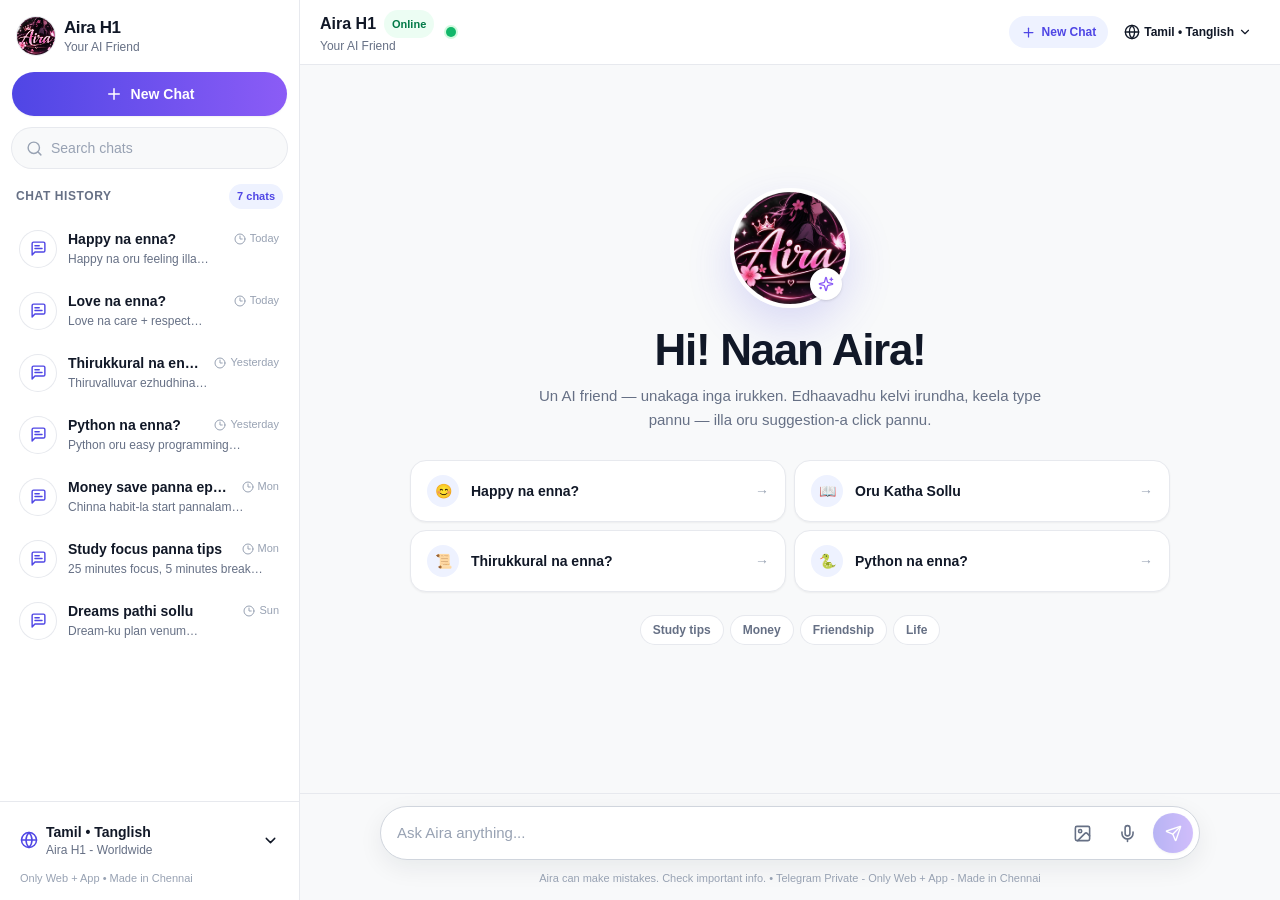
==== index.html @ 8c3a513e "Add files via upload" ====
<!DOCTYPE html>
<html lang="en">
<head>
  <meta charset="UTF-8">
  <meta name="viewport" content="width=device-width, initial-scale=1">
  <title>React Artifact</title>
  <style>*, ::before, ::after {
  --tw-border-spacing-x: 0;
  --tw-border-spacing-y: 0;
  --tw-translate-x: 0;
  --tw-translate-y: 0;
  --tw-rotate: 0;
  --tw-skew-x: 0;
  --tw-skew-y: 0;
  --tw-scale-x: 1;
  --tw-scale-y: 1;
  --tw-pan-x:  ;
  --tw-pan-y:  ;
  --tw-pinch-zoom:  ;
  --tw-scroll-snap-strictness: proximity;
  --tw-gradient-from-position:  ;
  --tw-gradient-via-position:  ;
  --tw-gradient-to-position:  ;
  --tw-ordinal:  ;
  --tw-slashed-zero:  ;
  --tw-numeric-figure:  ;
  --tw-numeric-spacing:  ;
  --tw-numeric-fraction:  ;
  --tw-ring-inset:  ;
  --tw-ring-offset-width: 0px;
  --tw-ring-offset-color: #fff;
  --tw-ring-color: rgb(59 130 246 / 0.5);
  --tw-ring-offset-shadow: 0 0 #0000;
  --tw-ring-shadow: 0 0 #0000;
  --tw-shadow: 0 0 #0000;
  --tw-shadow-colored: 0 0 #0000;
  --tw-blur:  ;
  --tw-brightness:  ;
  --tw-contrast:  ;
  --tw-grayscale:  ;
  --tw-hue-rotate:  ;
  --tw-invert:  ;
  --tw-saturate:  ;
  --tw-sepia:  ;
  --tw-drop-shadow:  ;
  --tw-backdrop-blur:  ;
  --tw-backdrop-brightness:  ;
  --tw-backdrop-contrast:  ;
  --tw-backdrop-grayscale:  ;
  --tw-backdrop-hue-rotate:  ;
  --tw-backdrop-invert:  ;
  --tw-backdrop-opacity:  ;
  --tw-backdrop-saturate:  ;
  --tw-backdrop-sepia:  ;
  --tw-contain-size:  ;
  --tw-contain-layout:  ;
  --tw-contain-paint:  ;
  --tw-contain-style:  ;
}

::backdrop {
  --tw-border-spacing-x: 0;
  --tw-border-spacing-y: 0;
  --tw-translate-x: 0;
  --tw-translate-y: 0;
  --tw-rotate: 0;
  --tw-skew-x: 0;
  --tw-skew-y: 0;
  --tw-scale-x: 1;
  --tw-scale-y: 1;
  --tw-pan-x:  ;
  --tw-pan-y:  ;
  --tw-pinch-zoom:  ;
  --tw-scroll-snap-strictness: proximity;
  --tw-gradient-from-position:  ;
  --tw-gradient-via-position:  ;
  --tw-gradient-to-position:  ;
  --tw-ordinal:  ;
  --tw-slashed-zero:  ;
  --tw-numeric-figure:  ;
  --tw-numeric-spacing:  ;
  --tw-numeric-fraction:  ;
  --tw-ring-inset:  ;
  --tw-ring-offset-width: 0px;
  --tw-ring-offset-color: #fff;
  --tw-ring-color: rgb(59 130 246 / 0.5);
  --tw-ring-offset-shadow: 0 0 #0000;
  --tw-ring-shadow: 0 0 #0000;
  --tw-shadow: 0 0 #0000;
  --tw-shadow-colored: 0 0 #0000;
  --tw-blur:  ;
  --tw-brightness:  ;
  --tw-contrast:  ;
  --tw-grayscale:  ;
  --tw-hue-rotate:  ;
  --tw-invert:  ;
  --tw-saturate:  ;
  --tw-sepia:  ;
  --tw-drop-shadow:  ;
  --tw-backdrop-blur:  ;
  --tw-backdrop-brightness:  ;
  --tw-backdrop-contrast:  ;
  --tw-backdrop-grayscale:  ;
  --tw-backdrop-hue-rotate:  ;
  --tw-backdrop-invert:  ;
  --tw-backdrop-opacity:  ;
  --tw-backdrop-saturate:  ;
  --tw-backdrop-sepia:  ;
  --tw-contain-size:  ;
  --tw-contain-layout:  ;
  --tw-contain-paint:  ;
  --tw-contain-style:  ;
}

/*
! tailwindcss v3.4.18 | MIT License | https://tailwindcss.com
*/

/*
1. Prevent padding and border from affecting element width. (https://github.com/mozdevs/cssremedy/issues/4)
2. Allow adding a border to an element by just adding a border-width. (https://github.com/tailwindcss/tailwindcss/pull/116)
*/

*,
::before,
::after {
  box-sizing: border-box;
  /* 1 */
  border-width: 0;
  /* 2 */
  border-style: solid;
  /* 2 */
  border-color: #e5e7eb;
  /* 2 */
}

::before,
::after {
  --tw-content: '';
}

/*
1. Use a consistent sensible line-height in all browsers.
2. Prevent adjustments of font size after orientation changes in iOS.
3. Use a more readable tab size.
4. Use the user's configured `sans` font-family by default.
5. Use the user's configured `sans` font-feature-settings by default.
6. Use the user's configured `sans` font-variation-settings by default.
7. Disable tap highlights on iOS
*/

html,
:host {
  line-height: 1.5;
  /* 1 */
  -webkit-text-size-adjust: 100%;
  /* 2 */
  -moz-tab-size: 4;
  /* 3 */
  -o-tab-size: 4;
     tab-size: 4;
  /* 3 */
  font-family: ui-sans-serif, system-ui, sans-serif, "Apple Color Emoji", "Segoe UI Emoji", "Segoe UI Symbol", "Noto Color Emoji";
  /* 4 */
  font-feature-settings: normal;
  /* 5 */
  font-variation-settings: normal;
  /* 6 */
  -webkit-tap-highlight-color: transparent;
  /* 7 */
}

/*
1. Remove the margin in all browsers.
2. Inherit line-height from `html` so users can set them as a class directly on the `html` element.
*/

body {
  margin: 0;
  /* 1 */
  line-height: inherit;
  /* 2 */
}

/*
1. Add the correct height in Firefox.
2. Correct the inheritance of border color in Firefox. (https://bugzilla.mozilla.org/show_bug.cgi?id=190655)
3. Ensure horizontal rules are visible by default.
*/

hr {
  height: 0;
  /* 1 */
  color: inherit;
  /* 2 */
  border-top-width: 1px;
  /* 3 */
}

/*
Add the correct text decoration in Chrome, Edge, and Safari.
*/

abbr:where([title]) {
  -webkit-text-decoration: underline dotted;
          text-decoration: underline dotted;
}

/*
Remove the default font size and weight for headings.
*/

h1,
h2,
h3,
h4,
h5,
h6 {
  font-size: inherit;
  font-weight: inherit;
}

/*
Reset links to optimize for opt-in styling instead of opt-out.
*/

a {
  color: inherit;
  text-decoration: inherit;
}

/*
Add the correct font weight in Edge and Safari.
*/

b,
strong {
  font-weight: bolder;
}

/*
1. Use the user's configured `mono` font-family by default.
2. Use the user's configured `mono` font-feature-settings by default.
3. Use the user's configured `mono` font-variation-settings by default.
4. Correct the odd `em` font sizing in all browsers.
*/

code,
kbd,
samp,
pre {
  font-family: ui-monospace, SFMono-Regular, Menlo, Monaco, Consolas, "Liberation Mono", "Courier New", monospace;
  /* 1 */
  font-feature-settings: normal;
  /* 2 */
  font-variation-settings: normal;
  /* 3 */
  font-size: 1em;
  /* 4 */
}

/*
Add the correct font size in all browsers.
*/

small {
  font-size: 80%;
}

/*
Prevent `sub` and `sup` elements from affecting the line height in all browsers.
*/

sub,
sup {
  font-size: 75%;
  line-height: 0;
  position: relative;
  vertical-align: baseline;
}

sub {
  bottom: -0.25em;
}

sup {
  top: -0.5em;
}

/*
1. Remove text indentation from table contents in Chrome and Safari. (https://bugs.chromium.org/p/chromium/issues/detail?id=999088, https://bugs.webkit.org/show_bug.cgi?id=201297)
2. Correct table border color inheritance in all Chrome and Safari. (https://bugs.chromium.org/p/chromium/issues/detail?id=935729, https://bugs.webkit.org/show_bug.cgi?id=195016)
3. Remove gaps between table borders by default.
*/

table {
  text-indent: 0;
  /* 1 */
  border-color: inherit;
  /* 2 */
  border-collapse: collapse;
  /* 3 */
}

/*
1. Change the font styles in all browsers.
2. Remove the margin in Firefox and Safari.
3. Remove default padding in all browsers.
*/

button,
input,
optgroup,
select,
textarea {
  font-family: inherit;
  /* 1 */
  font-feature-settings: inherit;
  /* 1 */
  font-variation-settings: inherit;
  /* 1 */
  font-size: 100%;
  /* 1 */
  font-weight: inherit;
  /* 1 */
  line-height: inherit;
  /* 1 */
  letter-spacing: inherit;
  /* 1 */
  color: inherit;
  /* 1 */
  margin: 0;
  /* 2 */
  padding: 0;
  /* 3 */
}

/*
Remove the inheritance of text transform in Edge and Firefox.
*/

button,
select {
  text-transform: none;
}

/*
1. Correct the inability to style clickable types in iOS and Safari.
2. Remove default button styles.
*/

button,
input:where([type='button']),
input:where([type='reset']),
input:where([type='submit']) {
  -webkit-appearance: button;
  /* 1 */
  background-color: transparent;
  /* 2 */
  background-image: none;
  /* 2 */
}

/*
Use the modern Firefox focus style for all focusable elements.
*/

:-moz-focusring {
  outline: auto;
}

/*
Remove the additional `:invalid` styles in Firefox. (https://github.com/mozilla/gecko-dev/blob/2f9eacd9d3d995c937b4251a5557d95d494c9be1/layout/style/res/forms.css#L728-L737)
*/

:-moz-ui-invalid {
  box-shadow: none;
}

/*
Add the correct vertical alignment in Chrome and Firefox.
*/

progress {
  vertical-align: baseline;
}

/*
Correct the cursor style of increment and decrement buttons in Safari.
*/

::-webkit-inner-spin-button,
::-webkit-outer-spin-button {
  height: auto;
}

/*
1. Correct the odd appearance in Chrome and Safari.
2. Correct the outline style in Safari.
*/

[type='search'] {
  -webkit-appearance: textfield;
  /* 1 */
  outline-offset: -2px;
  /* 2 */
}

/*
Remove the inner padding in Chrome and Safari on macOS.
*/

::-webkit-search-decoration {
  -webkit-appearance: none;
}

/*
1. Correct the inability to style clickable types in iOS and Safari.
2. Change font properties to `inherit` in Safari.
*/

::-webkit-file-upload-button {
  -webkit-appearance: button;
  /* 1 */
  font: inherit;
  /* 2 */
}

/*
Add the correct display in Chrome and Safari.
*/

summary {
  display: list-item;
}

/*
Removes the default spacing and border for appropriate elements.
*/

blockquote,
dl,
dd,
h1,
h2,
h3,
h4,
h5,
h6,
hr,
figure,
p,
pre {
  margin: 0;
}

fieldset {
  margin: 0;
  padding: 0;
}

legend {
  padding: 0;
}

ol,
ul,
menu {
  list-style: none;
  margin: 0;
  padding: 0;
}

/*
Reset default styling for dialogs.
*/

dialog {
  padding: 0;
}

/*
Prevent resizing textareas horizontally by default.
*/

textarea {
  resize: vertical;
}

/*
1. Reset the default placeholder opacity in Firefox. (https://github.com/tailwindlabs/tailwindcss/issues/3300)
2. Set the default placeholder color to the user's configured gray 400 color.
*/

input::-moz-placeholder, textarea::-moz-placeholder {
  opacity: 1;
  /* 1 */
  color: #9ca3af;
  /* 2 */
}

input::placeholder,
textarea::placeholder {
  opacity: 1;
  /* 1 */
  color: #9ca3af;
  /* 2 */
}

/*
Set the default cursor for buttons.
*/

button,
[role="button"] {
  cursor: pointer;
}

/*
Make sure disabled buttons don't get the pointer cursor.
*/

:disabled {
  cursor: default;
}

/*
1. Make replaced elements `display: block` by default. (https://github.com/mozdevs/cssremedy/issues/14)
2. Add `vertical-align: middle` to align replaced elements more sensibly by default. (https://github.com/jensimmons/cssremedy/issues/14#issuecomment-634934210)
   This can trigger a poorly considered lint error in some tools but is included by design.
*/

img,
svg,
video,
canvas,
audio,
iframe,
embed,
object {
  display: block;
  /* 1 */
  vertical-align: middle;
  /* 2 */
}

/*
Constrain images and videos to the parent width and preserve their intrinsic aspect ratio. (https://github.com/mozdevs/cssremedy/issues/14)
*/

img,
video {
  max-width: 100%;
  height: auto;
}

/* Make elements with the HTML hidden attribute stay hidden by default */

[hidden]:where(:not([hidden="until-found"])) {
  display: none;
}

.container {
  width: 100%;
}

@media (min-width: 640px) {
  .container {
    max-width: 640px;
  }
}

@media (min-width: 768px) {
  .container {
    max-width: 768px;
  }
}

@media (min-width: 1024px) {
  .container {
    max-width: 1024px;
  }
}

@media (min-width: 1280px) {
  .container {
    max-width: 1280px;
  }
}

@media (min-width: 1536px) {
  .container {
    max-width: 1536px;
  }
}

.fixed {
  position: fixed;
}

.absolute {
  position: absolute;
}

.relative {
  position: relative;
}

.sticky {
  position: sticky;
}

.inset-0 {
  inset: 0px;
}

.inset-x-0 {
  left: 0px;
  right: 0px;
}

.inset-y-0 {
  top: 0px;
  bottom: 0px;
}

.bottom-0 {
  bottom: 0px;
}

.bottom-2 {
  bottom: 0.5rem;
}

.bottom-full {
  bottom: 100%;
}

.left-0 {
  left: 0px;
}

.right-0 {
  right: 0px;
}

.right-2 {
  right: 0.5rem;
}

.top-\[var\(--safe-area-inset-top\)\] {
  top: var(--safe-area-inset-top);
}

.top-full {
  top: 100%;
}

.z-10 {
  z-index: 10;
}

.z-20 {
  z-index: 20;
}

.z-40 {
  z-index: 40;
}

.mx-2 {
  margin-left: 0.5rem;
  margin-right: 0.5rem;
}

.mx-auto {
  margin-left: auto;
  margin-right: auto;
}

.mb-2 {
  margin-bottom: 0.5rem;
}

.ml-1 {
  margin-left: 0.25rem;
}

.ml-auto {
  margin-left: auto;
}

.mt-0\.5 {
  margin-top: 0.125rem;
}

.mt-1 {
  margin-top: 0.25rem;
}

.mt-2 {
  margin-top: 0.5rem;
}

.mt-2\.5 {
  margin-top: 0.625rem;
}

.mt-3 {
  margin-top: 0.75rem;
}

.mt-4 {
  margin-top: 1rem;
}

.mt-5 {
  margin-top: 1.25rem;
}

.mt-6 {
  margin-top: 1.5rem;
}

.mt-7 {
  margin-top: 1.75rem;
}

.block {
  display: block;
}

.flex {
  display: flex;
}

.grid {
  display: grid;
}

.hidden {
  display: none;
}

.h-10 {
  height: 2.5rem;
}

.h-11 {
  height: 2.75rem;
}

.h-2 {
  height: 0.5rem;
}

.h-2\.5 {
  height: 0.625rem;
}

.h-8 {
  height: 2rem;
}

.h-9 {
  height: 2.25rem;
}

.h-\[100dvh\] {
  height: 100dvh;
}

.h-full {
  height: 100%;
}

.max-h-56 {
  max-height: 14rem;
}

.min-h-\[100dvh\] {
  min-height: 100dvh;
}

.min-h-\[calc\(100dvh-230px\)\] {
  min-height: calc(100dvh - 230px);
}

.w-10 {
  width: 2.5rem;
}

.w-11 {
  width: 2.75rem;
}

.w-2 {
  width: 0.5rem;
}

.w-2\.5 {
  width: 0.625rem;
}

.w-48 {
  width: 12rem;
}

.w-8 {
  width: 2rem;
}

.w-9 {
  width: 2.25rem;
}

.w-\[300px\] {
  width: 300px;
}

.w-\[310px\] {
  width: 310px;
}

.w-full {
  width: 100%;
}

.min-w-0 {
  min-width: 0px;
}

.max-w-\[1500px\] {
  max-width: 1500px;
}

.max-w-\[520px\] {
  max-width: 520px;
}

.max-w-\[760px\] {
  max-width: 760px;
}

.max-w-\[820px\] {
  max-width: 820px;
}

.max-w-\[86\%\] {
  max-width: 86%;
}

.max-w-\[88\%\] {
  max-width: 88%;
}

.max-w-\[88vw\] {
  max-width: 88vw;
}

.flex-1 {
  flex: 1 1 0%;
}

.shrink-0 {
  flex-shrink: 0;
}

.rotate-180 {
  --tw-rotate: 180deg;
  transform: translate(var(--tw-translate-x), var(--tw-translate-y)) rotate(var(--tw-rotate)) skewX(var(--tw-skew-x)) skewY(var(--tw-skew-y)) scaleX(var(--tw-scale-x)) scaleY(var(--tw-scale-y));
}

.scale-\[1\.22\] {
  --tw-scale-x: 1.22;
  --tw-scale-y: 1.22;
  transform: translate(var(--tw-translate-x), var(--tw-translate-y)) rotate(var(--tw-rotate)) skewX(var(--tw-skew-x)) skewY(var(--tw-skew-y)) scaleX(var(--tw-scale-x)) scaleY(var(--tw-scale-y));
}

@keyframes pulse {
  50% {
    opacity: .5;
  }
}

.animate-pulse {
  animation: pulse 2s cubic-bezier(0.4, 0, 0.6, 1) infinite;
}

.cursor-default {
  cursor: default;
}

.grid-cols-1 {
  grid-template-columns: repeat(1, minmax(0, 1fr));
}

.flex-col {
  flex-direction: column;
}

.flex-wrap {
  flex-wrap: wrap;
}

.place-items-center {
  place-items: center;
}

.items-start {
  align-items: flex-start;
}

.items-center {
  align-items: center;
}

.justify-end {
  justify-content: flex-end;
}

.justify-center {
  justify-content: center;
}

.justify-between {
  justify-content: space-between;
}

.gap-1 {
  gap: 0.25rem;
}

.gap-1\.5 {
  gap: 0.375rem;
}

.gap-2 {
  gap: 0.5rem;
}

.gap-2\.5 {
  gap: 0.625rem;
}

.gap-3 {
  gap: 0.75rem;
}

.space-y-4 > :not([hidden]) ~ :not([hidden]) {
  --tw-space-y-reverse: 0;
  margin-top: calc(1rem * calc(1 - var(--tw-space-y-reverse)));
  margin-bottom: calc(1rem * var(--tw-space-y-reverse));
}

.overflow-hidden {
  overflow: hidden;
}

.overflow-y-auto {
  overflow-y: auto;
}

.truncate {
  overflow: hidden;
  text-overflow: ellipsis;
  white-space: nowrap;
}

.rounded {
  border-radius: 0.25rem;
}

.rounded-2xl {
  border-radius: 1rem;
}

.rounded-\[22px\] {
  border-radius: 22px;
}

.rounded-full {
  border-radius: 9999px;
}

.rounded-lg {
  border-radius: 0.5rem;
}

.rounded-xl {
  border-radius: 0.75rem;
}

.rounded-bl-md {
  border-bottom-left-radius: 0.375rem;
}

.rounded-br-md {
  border-bottom-right-radius: 0.375rem;
}

.border {
  border-width: 1px;
}

.border-4 {
  border-width: 4px;
}

.border-b {
  border-bottom-width: 1px;
}

.border-r {
  border-right-width: 1px;
}

.border-t {
  border-top-width: 1px;
}

.border-\[\#d0d5dd\] {
  --tw-border-opacity: 1;
  border-color: rgb(208 213 221 / var(--tw-border-opacity, 1));
}

.border-\[\#e7e9ee\] {
  --tw-border-opacity: 1;
  border-color: rgb(231 233 238 / var(--tw-border-opacity, 1));
}

.border-white {
  --tw-border-opacity: 1;
  border-color: rgb(255 255 255 / var(--tw-border-opacity, 1));
}

.bg-\[\#12b76a\] {
  --tw-bg-opacity: 1;
  background-color: rgb(18 183 106 / var(--tw-bg-opacity, 1));
}

.bg-\[\#4f46e5\] {
  --tw-bg-opacity: 1;
  background-color: rgb(79 70 229 / var(--tw-bg-opacity, 1));
}

.bg-\[\#667085\] {
  --tw-bg-opacity: 1;
  background-color: rgb(102 112 133 / var(--tw-bg-opacity, 1));
}

.bg-\[\#ecfdf3\] {
  --tw-bg-opacity: 1;
  background-color: rgb(236 253 243 / var(--tw-bg-opacity, 1));
}

.bg-\[\#eef2ff\] {
  --tw-bg-opacity: 1;
  background-color: rgb(238 242 255 / var(--tw-bg-opacity, 1));
}

.bg-\[\#f2f4f7\] {
  --tw-bg-opacity: 1;
  background-color: rgb(242 244 247 / var(--tw-bg-opacity, 1));
}

.bg-\[\#f8f9fa\] {
  --tw-bg-opacity: 1;
  background-color: rgb(248 249 250 / var(--tw-bg-opacity, 1));
}

.bg-\[\#f8f9fa\]\/95 {
  background-color: rgb(248 249 250 / 0.95);
}

.bg-\[\#fee4e2\] {
  --tw-bg-opacity: 1;
  background-color: rgb(254 228 226 / var(--tw-bg-opacity, 1));
}

.bg-\[var\(--bg\)\] {
  background-color: var(--bg);
}

.bg-\[var\(--surface\)\] {
  background-color: var(--surface);
}

.bg-black\/40 {
  background-color: rgb(0 0 0 / 0.4);
}

.bg-red-500 {
  --tw-bg-opacity: 1;
  background-color: rgb(239 68 68 / var(--tw-bg-opacity, 1));
}

.bg-transparent {
  background-color: transparent;
}

.bg-white {
  --tw-bg-opacity: 1;
  background-color: rgb(255 255 255 / var(--tw-bg-opacity, 1));
}

.bg-white\/95 {
  background-color: rgb(255 255 255 / 0.95);
}

.bg-gradient-to-r {
  background-image: linear-gradient(to right, var(--tw-gradient-stops));
}

.from-\[\#4f46e5\] {
  --tw-gradient-from: #4f46e5 var(--tw-gradient-from-position);
  --tw-gradient-to: rgb(79 70 229 / 0) var(--tw-gradient-to-position);
  --tw-gradient-stops: var(--tw-gradient-from), var(--tw-gradient-to);
}

.to-\[\#8b5cf6\] {
  --tw-gradient-to: #8b5cf6 var(--tw-gradient-to-position);
}

.object-cover {
  -o-object-fit: cover;
     object-fit: cover;
}

.object-center {
  -o-object-position: center;
     object-position: center;
}

.p-1 {
  padding: 0.25rem;
}

.p-1\.5 {
  padding: 0.375rem;
}

.p-2 {
  padding: 0.5rem;
}

.p-2\.5 {
  padding: 0.625rem;
}

.p-3 {
  padding: 0.75rem;
}

.p-4 {
  padding: 1rem;
}

.px-2 {
  padding-left: 0.5rem;
  padding-right: 0.5rem;
}

.px-3 {
  padding-left: 0.75rem;
  padding-right: 0.75rem;
}

.px-3\.5 {
  padding-left: 0.875rem;
  padding-right: 0.875rem;
}

.px-4 {
  padding-left: 1rem;
  padding-right: 1rem;
}

.py-0\.5 {
  padding-top: 0.125rem;
  padding-bottom: 0.125rem;
}

.py-1 {
  padding-top: 0.25rem;
  padding-bottom: 0.25rem;
}

.py-1\.5 {
  padding-top: 0.375rem;
  padding-bottom: 0.375rem;
}

.py-2 {
  padding-top: 0.5rem;
  padding-bottom: 0.5rem;
}

.py-2\.5 {
  padding-top: 0.625rem;
  padding-bottom: 0.625rem;
}

.py-3 {
  padding-top: 0.75rem;
  padding-bottom: 0.75rem;
}

.py-3\.5 {
  padding-top: 0.875rem;
  padding-bottom: 0.875rem;
}

.py-8 {
  padding-top: 2rem;
  padding-bottom: 2rem;
}

.pb-2 {
  padding-bottom: 0.5rem;
}

.pb-3 {
  padding-bottom: 0.75rem;
}

.pb-4 {
  padding-bottom: 1rem;
}

.pb-5 {
  padding-bottom: 1.25rem;
}

.pl-4 {
  padding-left: 1rem;
}

.pr-3 {
  padding-right: 0.75rem;
}

.pt-1 {
  padding-top: 0.25rem;
}

.pt-2 {
  padding-top: 0.5rem;
}

.pt-3 {
  padding-top: 0.75rem;
}

.pt-4 {
  padding-top: 1rem;
}

.text-left {
  text-align: left;
}

.text-center {
  text-align: center;
}

.text-\[11px\] {
  font-size: 11px;
}

.text-\[15px\] {
  font-size: 15px;
}

.text-\[17px\] {
  font-size: 17px;
}

.text-\[32px\] {
  font-size: 32px;
}

.text-sm {
  font-size: 0.875rem;
  line-height: 1.25rem;
}

.text-xs {
  font-size: 0.75rem;
  line-height: 1rem;
}

.font-bold {
  font-weight: 700;
}

.font-extrabold {
  font-weight: 800;
}

.font-semibold {
  font-weight: 600;
}

.uppercase {
  text-transform: uppercase;
}

.leading-none {
  line-height: 1;
}

.leading-relaxed {
  line-height: 1.625;
}

.leading-tight {
  line-height: 1.25;
}

.tracking-\[-0\.03em\] {
  letter-spacing: -0.03em;
}

.tracking-tight {
  letter-spacing: -0.025em;
}

.tracking-wider {
  letter-spacing: 0.05em;
}

.text-\[\#027a48\] {
  --tw-text-opacity: 1;
  color: rgb(2 122 72 / var(--tw-text-opacity, 1));
}

.text-\[\#111827\] {
  --tw-text-opacity: 1;
  color: rgb(17 24 39 / var(--tw-text-opacity, 1));
}

.text-\[\#1d2939\] {
  --tw-text-opacity: 1;
  color: rgb(29 41 57 / var(--tw-text-opacity, 1));
}

.text-\[\#4f46e5\] {
  --tw-text-opacity: 1;
  color: rgb(79 70 229 / var(--tw-text-opacity, 1));
}

.text-\[\#667085\] {
  --tw-text-opacity: 1;
  color: rgb(102 112 133 / var(--tw-text-opacity, 1));
}

.text-\[\#8b5cf6\] {
  --tw-text-opacity: 1;
  color: rgb(139 92 246 / var(--tw-text-opacity, 1));
}

.text-\[\#98a2b3\] {
  --tw-text-opacity: 1;
  color: rgb(152 162 179 / var(--tw-text-opacity, 1));
}

.text-\[\#dc2626\] {
  --tw-text-opacity: 1;
  color: rgb(220 38 38 / var(--tw-text-opacity, 1));
}

.text-white {
  --tw-text-opacity: 1;
  color: rgb(255 255 255 / var(--tw-text-opacity, 1));
}

.shadow {
  --tw-shadow: 0 1px 3px 0 rgb(0 0 0 / 0.1), 0 1px 2px -1px rgb(0 0 0 / 0.1);
  --tw-shadow-colored: 0 1px 3px 0 var(--tw-shadow-color), 0 1px 2px -1px var(--tw-shadow-color);
  box-shadow: var(--tw-ring-offset-shadow, 0 0 #0000), var(--tw-ring-shadow, 0 0 #0000), var(--tw-shadow);
}

.shadow-2xl {
  --tw-shadow: 0 25px 50px -12px rgb(0 0 0 / 0.25);
  --tw-shadow-colored: 0 25px 50px -12px var(--tw-shadow-color);
  box-shadow: var(--tw-ring-offset-shadow, 0 0 #0000), var(--tw-ring-shadow, 0 0 #0000), var(--tw-shadow);
}

.shadow-\[0_18px_45px_rgba\(79\2c 70\2c 229\2c \.18\)\] {
  --tw-shadow: 0 18px 45px rgba(79,70,229,.18);
  --tw-shadow-colored: 0 18px 45px var(--tw-shadow-color);
  box-shadow: var(--tw-ring-offset-shadow, 0 0 #0000), var(--tw-ring-shadow, 0 0 #0000), var(--tw-shadow);
}

.shadow-\[0_8px_24px_rgba\(16\2c 24\2c 40\2c \.07\)\] {
  --tw-shadow: 0 8px 24px rgba(16,24,40,.07);
  --tw-shadow-colored: 0 8px 24px var(--tw-shadow-color);
  box-shadow: var(--tw-ring-offset-shadow, 0 0 #0000), var(--tw-ring-shadow, 0 0 #0000), var(--tw-shadow);
}

.shadow-sm {
  --tw-shadow: 0 1px 2px 0 rgb(0 0 0 / 0.05);
  --tw-shadow-colored: 0 1px 2px 0 var(--tw-shadow-color);
  box-shadow: var(--tw-ring-offset-shadow, 0 0 #0000), var(--tw-ring-shadow, 0 0 #0000), var(--tw-shadow);
}

.shadow-xl {
  --tw-shadow: 0 20px 25px -5px rgb(0 0 0 / 0.1), 0 8px 10px -6px rgb(0 0 0 / 0.1);
  --tw-shadow-colored: 0 20px 25px -5px var(--tw-shadow-color), 0 8px 10px -6px var(--tw-shadow-color);
  box-shadow: var(--tw-ring-offset-shadow, 0 0 #0000), var(--tw-ring-shadow, 0 0 #0000), var(--tw-shadow);
}

.outline-none {
  outline: 2px solid transparent;
  outline-offset: 2px;
}

.ring-1 {
  --tw-ring-offset-shadow: var(--tw-ring-inset) 0 0 0 var(--tw-ring-offset-width) var(--tw-ring-offset-color);
  --tw-ring-shadow: var(--tw-ring-inset) 0 0 0 calc(1px + var(--tw-ring-offset-width)) var(--tw-ring-color);
  box-shadow: var(--tw-ring-offset-shadow), var(--tw-ring-shadow), var(--tw-shadow, 0 0 #0000);
}

.ring-2 {
  --tw-ring-offset-shadow: var(--tw-ring-inset) 0 0 0 var(--tw-ring-offset-width) var(--tw-ring-offset-color);
  --tw-ring-shadow: var(--tw-ring-inset) 0 0 0 calc(2px + var(--tw-ring-offset-width)) var(--tw-ring-color);
  box-shadow: var(--tw-ring-offset-shadow), var(--tw-ring-shadow), var(--tw-shadow, 0 0 #0000);
}

.ring-\[\#d1fadf\] {
  --tw-ring-opacity: 1;
  --tw-ring-color: rgb(209 250 223 / var(--tw-ring-opacity, 1));
}

.ring-\[\#dbe4ff\] {
  --tw-ring-opacity: 1;
  --tw-ring-color: rgb(219 228 255 / var(--tw-ring-opacity, 1));
}

.ring-\[\#e7e9ee\] {
  --tw-ring-opacity: 1;
  --tw-ring-color: rgb(231 233 238 / var(--tw-ring-opacity, 1));
}

.filter {
  filter: var(--tw-blur) var(--tw-brightness) var(--tw-contrast) var(--tw-grayscale) var(--tw-hue-rotate) var(--tw-invert) var(--tw-saturate) var(--tw-sepia) var(--tw-drop-shadow);
}

.backdrop-blur {
  --tw-backdrop-blur: blur(8px);
  backdrop-filter: var(--tw-backdrop-blur) var(--tw-backdrop-brightness) var(--tw-backdrop-contrast) var(--tw-backdrop-grayscale) var(--tw-backdrop-hue-rotate) var(--tw-backdrop-invert) var(--tw-backdrop-opacity) var(--tw-backdrop-saturate) var(--tw-backdrop-sepia);
}

.transition {
  transition-property: color, background-color, border-color, text-decoration-color, fill, stroke, opacity, box-shadow, transform, filter, backdrop-filter;
  transition-timing-function: cubic-bezier(0.4, 0, 0.2, 1);
  transition-duration: 150ms;
}

:root{
  --bg:#ffffff;
  --surface:#ffffff;
  --surface-2:#f8f9fa;
  --surface-3:#eef1f5;
  --line:#e7e9ee;
  --text:#111827;
  --muted:#667085;
  --muted-2:#98a2b3;
  --brand:#4f46e5;
  --brand-2:#8b5cf6;
  --brand-soft:#eef2ff;
  --bubble:#4f46e5;
  --safe-area-inset-top: env(safe-area-inset-top, 0px);
}

@media (prefers-color-scheme: dark){
  :root{
    --bg:#ffffff;
    --surface:#ffffff;
    --surface-2:#f8f9fa;
    --surface-3:#eef1f5;
    --line:#e7e9ee;
    --text:#111827;
    --muted:#667085;
    --muted-2:#98a2b3;
    --brand:#4f46e5;
    --brand-2:#8b5cf6;
    --brand-soft:#eef2ff;
  }
}

*{
  box-sizing:border-box
}

html,body,#root{
  margin:0;
  min-height:100%;
  background:var(--bg);
  color:var(--text)
}

body{
  font-family:"Plus Jakarta Sans", ui-sans-system, -apple-system, BlinkMacSystemFont, "Segoe UI", sans-serif
}

button,input{
  font:inherit
}

.no-scrollbar::-webkit-scrollbar{
  display:none
}

.no-scrollbar{
  scrollbar-width:none
}

@keyframes dot{
  0%,80%,100%{
    transform:translateY(0);
    opacity:.45
  }

  40%{
    transform:translateY(-4px);
    opacity:1
  }
}

.typing-dot{
  animation:dot 1.1s infinite
}

@keyframes rise{
  from{
    opacity:0;
    transform:translateY(8px)
  }

  to{
    opacity:1;
    transform:translateY(0)
  }
}

.rise{
  animation:rise .25s ease both
}

@keyframes fade{
  from{
    opacity:0
  }

  to{
    opacity:1
  }
}

.fade{
  animation:fade .2s ease both
}

.placeholder\:text-\[\#98a2b3\]::-moz-placeholder {
  --tw-text-opacity: 1;
  color: rgb(152 162 179 / var(--tw-text-opacity, 1));
}

.placeholder\:text-\[\#98a2b3\]::placeholder {
  --tw-text-opacity: 1;
  color: rgb(152 162 179 / var(--tw-text-opacity, 1));
}

.focus-within\:ring-2:focus-within {
  --tw-ring-offset-shadow: var(--tw-ring-inset) 0 0 0 var(--tw-ring-offset-width) var(--tw-ring-offset-color);
  --tw-ring-shadow: var(--tw-ring-inset) 0 0 0 calc(2px + var(--tw-ring-offset-width)) var(--tw-ring-color);
  box-shadow: var(--tw-ring-offset-shadow), var(--tw-ring-shadow), var(--tw-shadow, 0 0 #0000);
}

.focus-within\:ring-\[\#4f46e5\]:focus-within {
  --tw-ring-opacity: 1;
  --tw-ring-color: rgb(79 70 229 / var(--tw-ring-opacity, 1));
}

.hover\:-translate-y-0\.5:hover {
  --tw-translate-y: -0.125rem;
  transform: translate(var(--tw-translate-x), var(--tw-translate-y)) rotate(var(--tw-rotate)) skewX(var(--tw-skew-x)) skewY(var(--tw-skew-y)) scaleX(var(--tw-scale-x)) scaleY(var(--tw-scale-y));
}

.hover\:border-\[\#c7d2fe\]:hover {
  --tw-border-opacity: 1;
  border-color: rgb(199 210 254 / var(--tw-border-opacity, 1));
}

.hover\:bg-\[\#e0e7ff\]:hover {
  --tw-bg-opacity: 1;
  background-color: rgb(224 231 255 / var(--tw-bg-opacity, 1));
}

.hover\:bg-\[\#f2f4f7\]:hover {
  --tw-bg-opacity: 1;
  background-color: rgb(242 244 247 / var(--tw-bg-opacity, 1));
}

.hover\:bg-\[\#f8f9fa\]:hover {
  --tw-bg-opacity: 1;
  background-color: rgb(248 249 250 / var(--tw-bg-opacity, 1));
}

.hover\:text-\[\#4f46e5\]:hover {
  --tw-text-opacity: 1;
  color: rgb(79 70 229 / var(--tw-text-opacity, 1));
}

.hover\:shadow-md:hover {
  --tw-shadow: 0 4px 6px -1px rgb(0 0 0 / 0.1), 0 2px 4px -2px rgb(0 0 0 / 0.1);
  --tw-shadow-colored: 0 4px 6px -1px var(--tw-shadow-color), 0 2px 4px -2px var(--tw-shadow-color);
  box-shadow: var(--tw-ring-offset-shadow, 0 0 #0000), var(--tw-ring-shadow, 0 0 #0000), var(--tw-shadow);
}

.hover\:brightness-110:hover {
  --tw-brightness: brightness(1.1);
  filter: var(--tw-blur) var(--tw-brightness) var(--tw-contrast) var(--tw-grayscale) var(--tw-hue-rotate) var(--tw-invert) var(--tw-saturate) var(--tw-sepia) var(--tw-drop-shadow);
}

.active\:scale-95:active {
  --tw-scale-x: .95;
  --tw-scale-y: .95;
  transform: translate(var(--tw-translate-x), var(--tw-translate-y)) rotate(var(--tw-rotate)) skewX(var(--tw-skew-x)) skewY(var(--tw-skew-y)) scaleX(var(--tw-scale-x)) scaleY(var(--tw-scale-y));
}

.active\:scale-\[\.99\]:active {
  --tw-scale-x: .99;
  --tw-scale-y: .99;
  transform: translate(var(--tw-translate-x), var(--tw-translate-y)) rotate(var(--tw-rotate)) skewX(var(--tw-skew-x)) skewY(var(--tw-skew-y)) scaleX(var(--tw-scale-x)) scaleY(var(--tw-scale-y));
}

.disabled\:opacity-40:disabled {
  opacity: 0.4;
}

.group:hover .group-hover\:text-\[\#4f46e5\] {
  --tw-text-opacity: 1;
  color: rgb(79 70 229 / var(--tw-text-opacity, 1));
}

@media (min-width: 640px) {
  .sm\:block {
    display: block;
  }

  .sm\:inline {
    display: inline;
  }

  .sm\:flex {
    display: flex;
  }

  .sm\:hidden {
    display: none;
  }

  .sm\:max-w-\[72\%\] {
    max-width: 72%;
  }

  .sm\:max-w-\[78\%\] {
    max-width: 78%;
  }

  .sm\:grid-cols-2 {
    grid-template-columns: repeat(2, minmax(0, 1fr));
  }

  .sm\:gap-2 {
    gap: 0.5rem;
  }

  .sm\:px-5 {
    padding-left: 1.25rem;
    padding-right: 1.25rem;
  }

  .sm\:px-6 {
    padding-left: 1.5rem;
    padding-right: 1.5rem;
  }

  .sm\:text-\[44px\] {
    font-size: 44px;
  }

  .sm\:text-base {
    font-size: 1rem;
    line-height: 1.5rem;
  }
}

@media (min-width: 768px) {
  .md\:inline {
    display: inline;
  }
}

@media (min-width: 1024px) {
  .lg\:block {
    display: block;
  }

  .lg\:hidden {
    display: none;
  }

  .lg\:px-10 {
    padding-left: 2.5rem;
    padding-right: 2.5rem;
  }
}
</style>
</head>
<body>
  <div id="root"></div>
  
  <script type="module">var Hs=Object.create;var{getPrototypeOf:vs,defineProperty:ru,getOwnPropertyNames:Ws}=Object;var js=Object.prototype.hasOwnProperty;var De=(e,n,t)=>{t=e!=null?Hs(vs(e)):{};let r=n||!e||!e.__esModule?ru(t,"default",{value:e,enumerable:!0}):t;for(let l of Ws(e))if(!js.call(r,l))ru(r,l,{get:()=>e[l],enumerable:!0});return r};var Nr=(e,n)=>()=>(n||e((n={exports:{}}).exports,n),n.exports);var zs=(e,n)=>{for(var t in n)ru(e,t,{get:n[t],enumerable:!0,configurable:!0,set:(r)=>n[t]=()=>r})};var Ns=(e,n)=>()=>(e&&(n=e(e=0)),n);var Hn=Nr((bs)=>{var At=Symbol.for("react.element"),Ts=Symbol.for("react.portal"),xs=Symbol.for("react.fragment"),Us=Symbol.for("react.strict_mode"),Ks=Symbol.for("react.profiler"),Zs=Symbol.for("react.provider"),Xs=Symbol.for("react.context"),ws=Symbol.for("react.forward_ref"),Ls=Symbol.for("react.suspense"),Js=Symbol.for("react.memo"),gs=Symbol.for("react.lazy"),Ta=Symbol.iterator;function Cs(e){if(e===null||typeof e!=="object")return null;return e=Ta&&e[Ta]||e["@@iterator"],typeof e==="function"?e:null}var Ka={isMounted:function(){return!1},enqueueForceUpdate:function(){},enqueueReplaceState:function(){},enqueueSetState:function(){}},Za=Object.assign,Xa={};function Rn(e,n,t){this.props=e,this.context=n,this.refs=Xa,this.updater=t||Ka}Rn.prototype.isReactComponent={};Rn.prototype.setState=function(e,n){if(typeof e!=="object"&&typeof e!=="function"&&e!=null)throw Error("setState(...): takes an object of state variables to update or a function which returns an object of state variables.");this.updater.enqueueSetState(this,e,n,"setState")};Rn.prototype.forceUpdate=function(e){this.updater.enqueueForceUpdate(this,e,"forceUpdate")};function wa(){}wa.prototype=Rn.prototype;function uu(e,n,t){this.props=e,this.context=n,this.refs=Xa,this.updater=t||Ka}var ou=uu.prototype=new wa;ou.constructor=uu;Za(ou,Rn.prototype);ou.isPureReactComponent=!0;var xa=Array.isArray,La=Object.prototype.hasOwnProperty,au={current:null},Ja={key:!0,ref:!0,__self:!0,__source:!0};function ga(e,n,t){var r,l={},u=null,o=null;if(n!=null)for(r in n.ref!==void 0&&(o=n.ref),n.key!==void 0&&(u=""+n.key),n)La.call(n,r)&&!Ja.hasOwnProperty(r)&&(l[r]=n[r]);var a=arguments.length-2;if(a===1)l.children=t;else if(1<a){for(var c=Array(a),d=0;d<a;d++)c[d]=arguments[d+2];l.children=c}if(e&&e.defaultProps)for(r in a=e.defaultProps,a)l[r]===void 0&&(l[r]=a[r]);return{$$typeof:At,type:e,key:u,ref:o,props:l,_owner:au.current}}function Rs(e,n){return{$$typeof:At,type:e.type,key:n,ref:e.ref,props:e.props,_owner:e._owner}}function cu(e){return typeof e==="object"&&e!==null&&e.$$typeof===At}function Ds(e){var n={"=":"=0",":":"=2"};return"$"+e.replace(/[=:]/g,function(t){return n[t]})}var Ua=/\/+/g;function lu(e,n){return typeof e==="object"&&e!==null&&e.key!=null?Ds(""+e.key):n.toString(36)}function xr(e,n,t,r,l){var u=typeof e;if(u==="undefined"||u==="boolean")e=null;var o=!1;if(e===null)o=!0;else switch(u){case"string":case"number":o=!0;break;case"object":switch(e.$$typeof){case At:case Ts:o=!0}}if(o)return o=e,l=l(o),e=r===""?"."+lu(o,0):r,xa(l)?(t="",e!=null&&(t=e.replace(Ua,"$&/")+"/"),xr(l,n,t,"",function(d){return d})):l!=null&&(cu(l)&&(l=Rs(l,t+(!l.key||o&&o.key===l.key?"":(""+l.key).replace(Ua,"$&/")+"/")+e)),n.push(l)),1;if(o=0,r=r===""?".":r+":",xa(e))for(var a=0;a<e.length;a++){u=e[a];var c=r+lu(u,a);o+=xr(u,n,t,c,l)}else if(c=Cs(e),typeof c==="function")for(e=c.call(e),a=0;!(u=e.next()).done;)u=u.value,c=r+lu(u,a++),o+=xr(u,n,t,c,l);else if(u==="object")throw n=String(e),Error("Objects are not valid as a React child (found: "+(n==="[object Object]"?"object with keys {"+Object.keys(e).join(", ")+"}":n)+"). If you meant to render a collection of children, use an array instead.");return o}function Tr(e,n,t){if(e==null)return e;var r=[],l=0;return xr(e,r,"","",function(u){return n.call(t,u,l++)}),r}function Qs(e){if(e._status===-1){var n=e._result;n=n(),n.then(function(t){if(e._status===0||e._status===-1)e._status=1,e._result=t},function(t){if(e._status===0||e._status===-1)e._status=2,e._result=t}),e._status===-1&&(e._status=0,e._result=n)}if(e._status===1)return e._result.default;throw e._result}var oe={current:null},Ur={transition:null},Gs={ReactCurrentDispatcher:oe,ReactCurrentBatchConfig:Ur,ReactCurrentOwner:au};function Ca(){throw Error("act(...) is not supported in production builds of React.")}bs.Children={map:Tr,forEach:function(e,n,t){Tr(e,function(){n.apply(this,arguments)},t)},count:function(e){var n=0;return Tr(e,function(){n++}),n},toArray:function(e){return Tr(e,function(n){return n})||[]},only:function(e){if(!cu(e))throw Error("React.Children.only expected to receive a single React element child.");return e}};bs.Component=Rn;bs.Fragment=xs;bs.Profiler=Ks;bs.PureComponent=uu;bs.StrictMode=Us;bs.Suspense=Ls;bs.__SECRET_INTERNALS_DO_NOT_USE_OR_YOU_WILL_BE_FIRED=Gs;bs.act=Ca;bs.cloneElement=function(e,n,t){if(e===null||e===void 0)throw Error("React.cloneElement(...): The argument must be a React element, but you passed "+e+".");var r=Za({},e.props),l=e.key,u=e.ref,o=e._owner;if(n!=null){if(n.ref!==void 0&&(u=n.ref,o=au.current),n.key!==void 0&&(l=""+n.key),e.type&&e.type.defaultProps)var a=e.type.defaultProps;for(c in n)La.call(n,c)&&!Ja.hasOwnProperty(c)&&(r[c]=n[c]===void 0&&a!==void 0?a[c]:n[c])}var c=arguments.length-2;if(c===1)r.children=t;else if(1<c){a=Array(c);for(var d=0;d<c;d++)a[d]=arguments[d+2];r.children=a}return{$$typeof:At,type:e.type,key:l,ref:u,props:r,_owner:o}};bs.createContext=function(e){return e={$$typeof:Xs,_currentValue:e,_currentValue2:e,_threadCount:0,Provider:null,Consumer:null,_defaultValue:null,_globalName:null},e.Provider={$$typeof:Zs,_context:e},e.Consumer=e};bs.createElement=ga;bs.createFactory=function(e){var n=ga.bind(null,e);return n.type=e,n};bs.createRef=function(){return{current:null}};bs.forwardRef=function(e){return{$$typeof:ws,render:e}};bs.isValidElement=cu;bs.lazy=function(e){return{$$typeof:gs,_payload:{_status:-1,_result:e},_init:Qs}};bs.memo=function(e,n){return{$$typeof:Js,type:e,compare:n===void 0?null:n}};bs.startTransition=function(e){var n=Ur.transition;Ur.transition={};try{e()}finally{Ur.transition=n}};bs.unstable_act=Ca;bs.useCallback=function(e,n){return oe.current.useCallback(e,n)};bs.useContext=function(e){return oe.current.useContext(e)};bs.useDebugValue=function(){};bs.useDeferredValue=function(e){return oe.current.useDeferredValue(e)};bs.useEffect=function(e,n){return oe.current.useEffect(e,n)};bs.useId=function(){return oe.current.useId()};bs.useImperativeHandle=function(e,n,t){return oe.current.useImperativeHandle(e,n,t)};bs.useInsertionEffect=function(e,n){return oe.current.useInsertionEffect(e,n)};bs.useLayoutEffect=function(e,n){return oe.current.useLayoutEffect(e,n)};bs.useMemo=function(e,n){return oe.current.useMemo(e,n)};bs.useReducer=function(e,n,t){return oe.current.useReducer(e,n,t)};bs.useRef=function(e){return oe.current.useRef(e)};bs.useState=function(e){return oe.current.useState(e)};bs.useSyncExternalStore=function(e,n,t){return oe.current.useSyncExternalStore(e,n,t)};bs.useTransition=function(){return oe.current.useTransition()};bs.version="18.3.1"});var Ma=Nr((Tf)=>{function du(e,n){var t=e.length;e.push(n);e:for(;0<t;){var r=t-1>>>1,l=e[r];if(0<Kr(l,n))e[r]=n,e[t]=l,t=r;else break e}}function je(e){return e.length===0?null:e[0]}function Lr(e){if(e.length===0)return null;var n=e[0],t=e.pop();if(t!==n){e[0]=t;e:for(var r=0,l=e.length,u=l>>>1;r<u;){var o=2*(r+1)-1,a=e[o],c=o+1,d=e[c];if(0>Kr(a,t))c<l&&0>Kr(d,a)?(e[r]=d,e[c]=t,r=c):(e[r]=a,e[o]=t,r=o);else if(c<l&&0>Kr(d,t))e[r]=d,e[c]=t,r=c;else break e}}return n}function Kr(e,n){var t=e.sortIndex-n.sortIndex;return t!==0?t:e.id-n.id}if(typeof performance==="object"&&typeof performance.now==="function")su=performance,Tf.unstable_now=function(){return su.now()};else Zr=Date,fu=Zr.now(),Tf.unstable_now=function(){return Zr.now()-fu};var su,Zr,fu,we=[],$e=[],Nf=1,Se=null,ne=3,Jr=!1,vn=!1,kt=!1,Da=typeof setTimeout==="function"?setTimeout:null,Qa=typeof clearTimeout==="function"?clearTimeout:null,Ra=typeof setImmediate<"u"?setImmediate:null;typeof navigator<"u"&&navigator.scheduling!==void 0&&navigator.scheduling.isInputPending!==void 0&&navigator.scheduling.isInputPending.bind(navigator.scheduling);function pu(e){for(var n=je($e);n!==null;){if(n.callback===null)Lr($e);else if(n.startTime<=e)Lr($e),n.sortIndex=n.expirationTime,du(we,n);else break;n=je($e)}}function qu(e){if(kt=!1,pu(e),!vn)if(je(we)!==null)vn=!0,mu(Vu);else{var n=je($e);n!==null&&Pu(qu,n.startTime-e)}}function Vu(e,n){vn=!1,kt&&(kt=!1,Qa(Ht),Ht=-1),Jr=!0;var t=ne;try{pu(n);for(Se=je(we);Se!==null&&(!(Se.expirationTime>n)||e&&!Ia());){var r=Se.callback;if(typeof r==="function"){Se.callback=null,ne=Se.priorityLevel;var l=r(Se.expirationTime<=n);n=Tf.unstable_now(),typeof l==="function"?Se.callback=l:Se===je(we)&&Lr(we),pu(n)}else Lr(we);Se=je(we)}if(Se!==null)var u=!0;else{var o=je($e);o!==null&&Pu(qu,o.startTime-n),u=!1}return u}finally{Se=null,ne=t,Jr=!1}}var gr=!1,Xr=null,Ht=-1,Ga=5,ba=-1;function Ia(){return Tf.unstable_now()-ba<Ga?!1:!0}function iu(){if(Xr!==null){var e=Tf.unstable_now();ba=e;var n=!0;try{n=Xr(!0,e)}finally{n?Ot():(gr=!1,Xr=null)}}else gr=!1}var Ot;if(typeof Ra==="function")Ot=function(){Ra(iu)};else if(typeof MessageChannel<"u")wr=new MessageChannel,yu=wr.port2,wr.port1.onmessage=iu,Ot=function(){yu.postMessage(null)};else Ot=function(){Da(iu,0)};var wr,yu;function mu(e){Xr=e,gr||(gr=!0,Ot())}function Pu(e,n){Ht=Da(function(){e(Tf.unstable_now())},n)}Tf.unstable_IdlePriority=5;Tf.unstable_ImmediatePriority=1;Tf.unstable_LowPriority=4;Tf.unstable_NormalPriority=3;Tf.unstable_Profiling=null;Tf.unstable_UserBlockingPriority=2;Tf.unstable_cancelCallback=function(e){e.callback=null};Tf.unstable_continueExecution=function(){vn||Jr||(vn=!0,mu(Vu))};Tf.unstable_forceFrameRate=function(e){0>e||125<e?console.error("forceFrameRate takes a positive int between 0 and 125, forcing frame rates higher than 125 fps is not supported"):Ga=0<e?Math.floor(1000/e):5};Tf.unstable_getCurrentPriorityLevel=function(){return ne};Tf.unstable_getFirstCallbackNode=function(){return je(we)};Tf.unstable_next=function(e){switch(ne){case 1:case 2:case 3:var n=3;break;default:n=ne}var t=ne;ne=n;try{return e()}finally{ne=t}};Tf.unstable_pauseExecution=function(){};Tf.unstable_requestPaint=function(){};Tf.unstable_runWithPriority=function(e,n){switch(e){case 1:case 2:case 3:case 4:case 5:break;default:e=3}var t=ne;ne=e;try{return n()}finally{ne=t}};Tf.unstable_scheduleCallback=function(e,n,t){var r=Tf.unstable_now();switch(typeof t==="object"&&t!==null?(t=t.delay,t=typeof t==="number"&&0<t?r+t:r):t=r,e){case 1:var l=-1;break;case 2:l=250;break;case 5:l=1073741823;break;case 4:l=1e4;break;default:l=5000}return l=t+l,e={id:Nf++,callback:n,priorityLevel:e,startTime:t,expirationTime:l,sortIndex:-1},t>r?(e.sortIndex=t,du($e,e),je(we)===null&&e===je($e)&&(kt?(Qa(Ht),Ht=-1):kt=!0,Pu(qu,t-r))):(e.sortIndex=l,du(we,e),vn||Jr||(vn=!0,mu(Vu))),e};Tf.unstable_shouldYield=Ia;Tf.unstable_wrapCallback=function(e){var n=ne;return function(){var t=ne;ne=n;try{return e.apply(this,arguments)}finally{ne=t}}}});var va={};zs(va,{version:()=>as,unstable_renderSubtreeIntoContainer:()=>os,unstable_batchedUpdates:()=>us,unmountComponentAtNode:()=>ls,render:()=>rs,hydrateRoot:()=>ts,hydrate:()=>ns,flushSync:()=>es,findDOMNode:()=>$d,createRoot:()=>_d,createPortal:()=>Bd,__SECRET_INTERNALS_DO_NOT_USE_OR_YOU_WILL_BE_FIRED:()=>Yd});function m(e){for(var n="https://reactjs.org/docs/error-decoder.html?invariant="+e,t=1;t<arguments.length;t++)n+="&args[]="+encodeURIComponent(arguments[t]);return"Minified React error #"+e+"; visit "+n+" for the full message or use the non-minified dev environment for full errors and additional helpful warnings."}function gn(e,n){it(e,n),it(e+"Capture",n)}function it(e,n){Ft[e]=n;for(e=0;e<n.length;e++)$c.add(n[e])}function Yf(e){if(Cu.call(Fa,e))return!0;if(Cu.call(Ea,e))return!1;if(Ff.test(e))return Fa[e]=!0;return Ea[e]=!0,!1}function Bf(e,n,t,r){if(t!==null&&t.type===0)return!1;switch(typeof n){case"function":case"symbol":return!0;case"boolean":if(r)return!1;if(t!==null)return!t.acceptsBooleans;return e=e.toLowerCase().slice(0,5),e!=="data-"&&e!=="aria-";default:return!1}}function _f(e,n,t,r){if(n===null||typeof n>"u"||Bf(e,n,t,r))return!0;if(r)return!1;if(t!==null)switch(t.type){case 3:return!n;case 4:return n===!1;case 5:return isNaN(n);case 6:return isNaN(n)||1>n}return!1}function ie(e,n,t,r,l,u,o){this.acceptsBooleans=n===2||n===3||n===4,this.attributeName=r,this.attributeNamespace=l,this.mustUseProperty=t,this.propertyName=e,this.type=n,this.sanitizeURL=u,this.removeEmptyString=o}function wo(e){return e[1].toUpperCase()}function Lo(e,n,t,r){var l=ee.hasOwnProperty(n)?ee[n]:null;if(l!==null?l.type!==0:r||!(2<n.length)||n[0]!=="o"&&n[0]!=="O"||n[1]!=="n"&&n[1]!=="N")_f(n,t,l,r)&&(t=null),r||l===null?Yf(n)&&(t===null?e.removeAttribute(n):e.setAttribute(n,""+t)):l.mustUseProperty?e[l.propertyName]=t===null?l.type===3?!1:"":t:(n=l.attributeName,r=l.attributeNamespace,t===null?e.removeAttribute(n):(l=l.type,t=l===3||l===4&&t===!0?"":""+t,r?e.setAttributeNS(r,n,t):e.setAttribute(n,t)))}function vt(e){if(e===null||typeof e!=="object")return null;return e=Ya&&e[Ya]||e["@@iterator"],typeof e==="function"?e:null}function Ut(e){if(Su===void 0)try{throw Error()}catch(t){var n=t.stack.trim().match(/\n( *(at )?)/);Su=n&&n[1]||""}return`
`+Su+e}function Au(e,n){if(!e||hu)return"";hu=!0;var t=Error.prepareStackTrace;Error.prepareStackTrace=void 0;try{if(n)if(n=function(){throw Error()},Object.defineProperty(n.prototype,"props",{set:function(){throw Error()}}),typeof Reflect==="object"&&Reflect.construct){try{Reflect.construct(n,[])}catch(d){var r=d}Reflect.construct(e,[],n)}else{try{n.call()}catch(d){r=d}e.call(n.prototype)}else{try{throw Error()}catch(d){r=d}e()}}catch(d){if(d&&r&&typeof d.stack==="string"){for(var l=d.stack.split(`
`),u=r.stack.split(`
`),o=l.length-1,a=u.length-1;1<=o&&0<=a&&l[o]!==u[a];)a--;for(;1<=o&&0<=a;o--,a--)if(l[o]!==u[a]){if(o!==1||a!==1)do if(o--,a--,0>a||l[o]!==u[a]){var c=`
`+l[o].replace(" at new "," at ");return e.displayName&&c.includes("<anonymous>")&&(c=c.replace("<anonymous>",e.displayName)),c}while(1<=o&&0<=a);break}}}finally{hu=!1,Error.prepareStackTrace=t}return(e=e?e.displayName||e.name:"")?Ut(e):""}function $f(e){switch(e.tag){case 5:return Ut(e.type);case 16:return Ut("Lazy");case 13:return Ut("Suspense");case 19:return Ut("SuspenseList");case 0:case 2:case 15:return e=Au(e.type,!1),e;case 11:return e=Au(e.type.render,!1),e;case 1:return e=Au(e.type,!0),e;default:return""}}function Gu(e){if(e==null)return null;if(typeof e==="function")return e.displayName||e.name||null;if(typeof e==="string")return e;switch(e){case In:return"Fragment";case bn:return"Portal";case Ru:return"Profiler";case Jo:return"StrictMode";case Du:return"Suspense";case Qu:return"SuspenseList"}if(typeof e==="object")switch(e.$$typeof){case ni:return(e.displayName||"Context")+".Consumer";case ei:return(e._context.displayName||"Context")+".Provider";case go:var n=e.render;return e=e.displayName,e||(e=n.displayName||n.name||"",e=e!==""?"ForwardRef("+e+")":"ForwardRef"),e;case Co:return n=e.displayName||null,n!==null?n:Gu(e.type)||"Memo";case nn:n=e._payload,e=e._init;try{return Gu(e(n))}catch(t){}}return null}function ep(e){var n=e.type;switch(e.tag){case 24:return"Cache";case 9:return(n.displayName||"Context")+".Consumer";case 10:return(n._context.displayName||"Context")+".Provider";case 18:return"DehydratedFragment";case 11:return e=n.render,e=e.displayName||e.name||"",n.displayName||(e!==""?"ForwardRef("+e+")":"ForwardRef");case 7:return"Fragment";case 5:return n;case 4:return"Portal";case 3:return"Root";case 6:return"Text";case 16:return Gu(n);case 8:return n===Jo?"StrictMode":"Mode";case 22:return"Offscreen";case 12:return"Profiler";case 21:return"Scope";case 13:return"Suspense";case 19:return"SuspenseList";case 25:return"TracingMarker";case 1:case 0:case 17:case 2:case 14:case 15:if(typeof n==="function")return n.displayName||n.name||null;if(typeof n==="string")return n}return null}function Vn(e){switch(typeof e){case"boolean":case"number":case"string":case"undefined":return e;case"object":return e;default:return""}}function ri(e){var n=e.type;return(e=e.nodeName)&&e.toLowerCase()==="input"&&(n==="checkbox"||n==="radio")}function np(e){var n=ri(e)?"checked":"value",t=Object.getOwnPropertyDescriptor(e.constructor.prototype,n),r=""+e[n];if(!e.hasOwnProperty(n)&&typeof t<"u"&&typeof t.get==="function"&&typeof t.set==="function"){var{get:l,set:u}=t;return Object.defineProperty(e,n,{configurable:!0,get:function(){return l.call(this)},set:function(o){r=""+o,u.call(this,o)}}),Object.defineProperty(e,n,{enumerable:t.enumerable}),{getValue:function(){return r},setValue:function(o){r=""+o},stopTracking:function(){e._valueTracker=null,delete e[n]}}}}function Rr(e){e._valueTracker||(e._valueTracker=np(e))}function li(e){if(!e)return!1;var n=e._valueTracker;if(!n)return!0;var t=n.getValue(),r="";return e&&(r=ri(e)?e.checked?"true":"false":e.value),e=r,e!==t?(n.setValue(e),!0):!1}function fl(e){if(e=e||(typeof document<"u"?document:void 0),typeof e>"u")return null;try{return e.activeElement||e.body}catch(n){return e.body}}function bu(e,n){var t=n.checked;return D({},n,{defaultChecked:void 0,defaultValue:void 0,value:void 0,checked:t!=null?t:e._wrapperState.initialChecked})}function Ba(e,n){var t=n.defaultValue==null?"":n.defaultValue,r=n.checked!=null?n.checked:n.defaultChecked;t=Vn(n.value!=null?n.value:t),e._wrapperState={initialChecked:r,initialValue:t,controlled:n.type==="checkbox"||n.type==="radio"?n.checked!=null:n.value!=null}}function ui(e,n){n=n.checked,n!=null&&Lo(e,"checked",n,!1)}function Iu(e,n){ui(e,n);var t=Vn(n.value),r=n.type;if(t!=null)if(r==="number"){if(t===0&&e.value===""||e.value!=t)e.value=""+t}else e.value!==""+t&&(e.value=""+t);else if(r==="submit"||r==="reset"){e.removeAttribute("value");return}n.hasOwnProperty("value")?Mu(e,n.type,t):n.hasOwnProperty("defaultValue")&&Mu(e,n.type,Vn(n.defaultValue)),n.checked==null&&n.defaultChecked!=null&&(e.defaultChecked=!!n.defaultChecked)}function _a(e,n,t){if(n.hasOwnProperty("value")||n.hasOwnProperty("defaultValue")){var r=n.type;if(!(r!=="submit"&&r!=="reset"||n.value!==void 0&&n.value!==null))return;n=""+e._wrapperState.initialValue,t||n===e.value||(e.value=n),e.defaultValue=n}t=e.name,t!==""&&(e.name=""),e.defaultChecked=!!e._wrapperState.initialChecked,t!==""&&(e.name=t)}function Mu(e,n,t){if(n!=="number"||fl(e.ownerDocument)!==e)t==null?e.defaultValue=""+e._wrapperState.initialValue:e.defaultValue!==""+t&&(e.defaultValue=""+t)}function rt(e,n,t,r){if(e=e.options,n){n={};for(var l=0;l<t.length;l++)n["$"+t[l]]=!0;for(t=0;t<e.length;t++)l=n.hasOwnProperty("$"+e[t].value),e[t].selected!==l&&(e[t].selected=l),l&&r&&(e[t].defaultSelected=!0)}else{t=""+Vn(t),n=null;for(l=0;l<e.length;l++){if(e[l].value===t){e[l].selected=!0,r&&(e[l].defaultSelected=!0);return}n!==null||e[l].disabled||(n=e[l])}n!==null&&(n.selected=!0)}}function Eu(e,n){if(n.dangerouslySetInnerHTML!=null)throw Error(m(91));return D({},n,{value:void 0,defaultValue:void 0,children:""+e._wrapperState.initialValue})}function $a(e,n){var t=n.value;if(t==null){if(t=n.children,n=n.defaultValue,t!=null){if(n!=null)throw Error(m(92));if(Kt(t)){if(1<t.length)throw Error(m(93));t=t[0]}n=t}n==null&&(n=""),t=n}e._wrapperState={initialValue:Vn(t)}}function oi(e,n){var t=Vn(n.value),r=Vn(n.defaultValue);t!=null&&(t=""+t,t!==e.value&&(e.value=t),n.defaultValue==null&&e.defaultValue!==t&&(e.defaultValue=t)),r!=null&&(e.defaultValue=""+r)}function ec(e){var n=e.textContent;n===e._wrapperState.initialValue&&n!==""&&n!==null&&(e.value=n)}function ai(e){switch(e){case"svg":return"http://www.w3.org/2000/svg";case"math":return"http://www.w3.org/1998/Math/MathML";default:return"http://www.w3.org/1999/xhtml"}}function Fu(e,n){return e==null||e==="http://www.w3.org/1999/xhtml"?ai(n):e==="http://www.w3.org/2000/svg"&&n==="foreignObject"?"http://www.w3.org/1999/xhtml":e}function Yt(e,n){if(n){var t=e.firstChild;if(t&&t===e.lastChild&&t.nodeType===3){t.nodeValue=n;return}}e.textContent=n}function ii(e,n,t){return n==null||typeof n==="boolean"||n===""?"":t||typeof n!=="number"||n===0||Ct.hasOwnProperty(e)&&Ct[e]?(""+n).trim():n+"px"}function di(e,n){e=e.style;for(var t in n)if(n.hasOwnProperty(t)){var r=t.indexOf("--")===0,l=ii(t,n[t],r);t==="float"&&(t="cssFloat"),r?e.setProperty(t,l):e[t]=l}}function Yu(e,n){if(n){if(rp[e]&&(n.children!=null||n.dangerouslySetInnerHTML!=null))throw Error(m(137,e));if(n.dangerouslySetInnerHTML!=null){if(n.children!=null)throw Error(m(60));if(typeof n.dangerouslySetInnerHTML!=="object"||!("__html"in n.dangerouslySetInnerHTML))throw Error(m(61))}if(n.style!=null&&typeof n.style!=="object")throw Error(m(62))}}function Bu(e,n){if(e.indexOf("-")===-1)return typeof n.is==="string";switch(e){case"annotation-xml":case"color-profile":case"font-face":case"font-face-src":case"font-face-uri":case"font-face-format":case"font-face-name":case"missing-glyph":return!1;default:return!0}}function Ro(e){return e=e.target||e.srcElement||window,e.correspondingUseElement&&(e=e.correspondingUseElement),e.nodeType===3?e.parentNode:e}function nc(e){if(e=yr(e)){if(typeof $u!=="function")throw Error(m(280));var n=e.stateNode;n&&(n=Cl(n),$u(e.stateNode,e.type,n))}}function si(e){lt?ut?ut.push(e):ut=[e]:lt=e}function fi(){if(lt){var e=lt,n=ut;if(ut=lt=null,nc(e),n)for(e=0;e<n.length;e++)nc(n[e])}}function pi(e,n){return e(n)}function yi(){}function qi(e,n,t){if(Ou)return e(n,t);Ou=!0;try{return pi(e,n,t)}finally{if(Ou=!1,lt!==null||ut!==null)yi(),fi()}}function Bt(e,n){var t=e.stateNode;if(t===null)return null;var r=Cl(t);if(r===null)return null;t=r[n];e:switch(n){case"onClick":case"onClickCapture":case"onDoubleClick":case"onDoubleClickCapture":case"onMouseDown":case"onMouseDownCapture":case"onMouseMove":case"onMouseMoveCapture":case"onMouseUp":case"onMouseUpCapture":case"onMouseEnter":(r=!r.disabled)||(e=e.type,r=!(e==="button"||e==="input"||e==="select"||e==="textarea")),e=!r;break e;default:e=!1}if(e)return null;if(t&&typeof t!=="function")throw Error(m(231,n,typeof t));return t}function lp(e,n,t,r,l,u,o,a,c){var d=Array.prototype.slice.call(arguments,3);try{n.apply(t,d)}catch(p){this.onError(p)}}function op(e,n,t,r,l,u,o,a,c){Rt=!1,pl=null,lp.apply(up,arguments)}function ap(e,n,t,r,l,u,o,a,c){if(op.apply(this,arguments),Rt){if(Rt){var d=pl;Rt=!1,pl=null}else throw Error(m(198));yl||(yl=!0,no=d)}}function Cn(e){var n=e,t=e;if(e.alternate)for(;n.return;)n=n.return;else{e=n;do n=e,(n.flags&4098)!==0&&(t=n.return),e=n.return;while(e)}return n.tag===3?t:null}function Vi(e){if(e.tag===13){var n=e.memoizedState;if(n===null&&(e=e.alternate,e!==null&&(n=e.memoizedState)),n!==null)return n.dehydrated}return null}function tc(e){if(Cn(e)!==e)throw Error(m(188))}function cp(e){var n=e.alternate;if(!n){if(n=Cn(e),n===null)throw Error(m(188));return n!==e?null:e}for(var t=e,r=n;;){var l=t.return;if(l===null)break;var u=l.alternate;if(u===null){if(r=l.return,r!==null){t=r;continue}break}if(l.child===u.child){for(u=l.child;u;){if(u===t)return tc(l),e;if(u===r)return tc(l),n;u=u.sibling}throw Error(m(188))}if(t.return!==r.return)t=l,r=u;else{for(var o=!1,a=l.child;a;){if(a===t){o=!0,t=l,r=u;break}if(a===r){o=!0,r=l,t=u;break}a=a.sibling}if(!o){for(a=u.child;a;){if(a===t){o=!0,t=u,r=l;break}if(a===r){o=!0,r=u,t=l;break}a=a.sibling}if(!o)throw Error(m(189))}}if(t.alternate!==r)throw Error(m(190))}if(t.tag!==3)throw Error(m(188));return t.stateNode.current===t?e:n}function mi(e){return e=cp(e),e!==null?Pi(e):null}function Pi(e){if(e.tag===5||e.tag===6)return e;for(e=e.child;e!==null;){var n=Pi(e);if(n!==null)return n;e=e.sibling}return null}function pp(e){if(Ce&&typeof Ce.onCommitFiberRoot==="function")try{Ce.onCommitFiberRoot(wl,e,void 0,(e.current.flags&128)===128)}catch(n){}}function Vp(e){return e>>>=0,e===0?32:31-(yp(e)/qp|0)|0}function Zt(e){switch(e&-e){case 1:return 1;case 2:return 2;case 4:return 4;case 8:return 8;case 16:return 16;case 32:return 32;case 64:case 128:case 256:case 512:case 1024:case 2048:case 4096:case 8192:case 16384:case 32768:case 65536:case 131072:case 262144:case 524288:case 1048576:case 2097152:return e&4194240;case 4194304:case 8388608:case 16777216:case 33554432:case 67108864:return e&130023424;case 134217728:return 134217728;case 268435456:return 268435456;case 536870912:return 536870912;case 1073741824:return 1073741824;default:return e}}function Vl(e,n){var t=e.pendingLanes;if(t===0)return 0;var r=0,l=e.suspendedLanes,u=e.pingedLanes,o=t&268435455;if(o!==0){var a=o&~l;a!==0?r=Zt(a):(u&=o,u!==0&&(r=Zt(u)))}else o=t&~l,o!==0?r=Zt(o):u!==0&&(r=Zt(u));if(r===0)return 0;if(n!==0&&n!==r&&(n&l)===0&&(l=r&-r,u=n&-n,l>=u||l===16&&(u&4194240)!==0))return n;if((r&4)!==0&&(r|=t&16),n=e.entangledLanes,n!==0)for(e=e.entanglements,n&=r;0<n;)t=31-Ue(n),l=1<<t,r|=e[t],n&=~l;return r}function mp(e,n){switch(e){case 1:case 2:case 4:return n+250;case 8:case 16:case 32:case 64:case 128:case 256:case 512:case 1024:case 2048:case 4096:case 8192:case 16384:case 32768:case 65536:case 131072:case 262144:case 524288:case 1048576:case 2097152:return n+5000;case 4194304:case 8388608:case 16777216:case 33554432:case 67108864:return-1;case 134217728:case 268435456:case 536870912:case 1073741824:return-1;default:return-1}}function Pp(e,n){for(var{suspendedLanes:t,pingedLanes:r,expirationTimes:l,pendingLanes:u}=e;0<u;){var o=31-Ue(u),a=1<<o,c=l[o];if(c===-1){if((a&t)===0||(a&r)!==0)l[o]=mp(a,n)}else c<=n&&(e.expiredLanes|=a);u&=~a}}function to(e){return e=e.pendingLanes&-1073741825,e!==0?e:e&1073741824?1073741824:0}function Oi(){var e=Qr;return Qr<<=1,(Qr&4194240)===0&&(Qr=64),e}function ku(e){for(var n=[],t=0;31>t;t++)n.push(e);return n}function fr(e,n,t){e.pendingLanes|=n,n!==536870912&&(e.suspendedLanes=0,e.pingedLanes=0),e=e.eventTimes,n=31-Ue(n),e[n]=t}function Sp(e,n){var t=e.pendingLanes&~n;e.pendingLanes=n,e.suspendedLanes=0,e.pingedLanes=0,e.expiredLanes&=n,e.mutableReadLanes&=n,e.entangledLanes&=n,n=e.entanglements;var r=e.eventTimes;for(e=e.expirationTimes;0<t;){var l=31-Ue(t),u=1<<l;n[l]=0,r[l]=-1,e[l]=-1,t&=~u}}function Qo(e,n){var t=e.entangledLanes|=n;for(e=e.entanglements;t;){var r=31-Ue(t),l=1<<r;l&n|e[r]&n&&(e[r]|=n),t&=~l}}function ki(e){return e&=-e,1<e?4<e?(e&268435455)!==0?16:536870912:4:1}function lc(e,n){switch(e){case"focusin":case"focusout":an=null;break;case"dragenter":case"dragleave":cn=null;break;case"mouseover":case"mouseout":dn=null;break;case"pointerover":case"pointerout":_t.delete(n.pointerId);break;case"gotpointercapture":case"lostpointercapture":$t.delete(n.pointerId)}}function Wt(e,n,t,r,l,u){if(e===null||e.nativeEvent!==u)return e={blockedOn:n,domEventName:t,eventSystemFlags:r,nativeEvent:u,targetContainers:[l]},n!==null&&(n=yr(n),n!==null&&Go(n)),e;return e.eventSystemFlags|=r,n=e.targetContainers,l!==null&&n.indexOf(l)===-1&&n.push(l),e}function Ap(e,n,t,r,l){switch(n){case"focusin":return an=Wt(an,e,n,t,r,l),!0;case"dragenter":return cn=Wt(cn,e,n,t,r,l),!0;case"mouseover":return dn=Wt(dn,e,n,t,r,l),!0;case"pointerover":var u=l.pointerId;return _t.set(u,Wt(_t.get(u)||null,e,n,t,r,l)),!0;case"gotpointercapture":return u=l.pointerId,$t.set(u,Wt($t.get(u)||null,e,n,t,r,l)),!0}return!1}function zi(e){var n=Nn(e.target);if(n!==null){var t=Cn(n);if(t!==null){if(n=t.tag,n===13){if(n=Vi(t),n!==null){e.blockedOn=n,ji(e.priority,function(){vi(t)});return}}else if(n===3&&t.stateNode.current.memoizedState.isDehydrated){e.blockedOn=t.tag===3?t.stateNode.containerInfo:null;return}}}e.blockedOn=null}function nl(e){if(e.blockedOn!==null)return!1;for(var n=e.targetContainers;0<n.length;){var t=lo(e.domEventName,e.eventSystemFlags,n[0],e.nativeEvent);if(t===null){t=e.nativeEvent;var r=new t.constructor(t.type,t);_u=r,t.target.dispatchEvent(r),_u=null}else return n=yr(t),n!==null&&Go(n),e.blockedOn=t,!1;n.shift()}return!0}function uc(e,n,t){nl(e)&&t.delete(n)}function Op(){ro=!1,an!==null&&nl(an)&&(an=null),cn!==null&&nl(cn)&&(cn=null),dn!==null&&nl(dn)&&(dn=null),_t.forEach(uc),$t.forEach(uc)}function jt(e,n){e.blockedOn===n&&(e.blockedOn=null,ro||(ro=!0,g.unstable_scheduleCallback(g.unstable_NormalPriority,Op)))}function er(e){function n(l){return jt(l,e)}if(0<br.length){jt(br[0],e);for(var t=1;t<br.length;t++){var r=br[t];r.blockedOn===e&&(r.blockedOn=null)}}an!==null&&jt(an,e),cn!==null&&jt(cn,e),dn!==null&&jt(dn,e),_t.forEach(n),$t.forEach(n);for(t=0;t<rn.length;t++)r=rn[t],r.blockedOn===e&&(r.blockedOn=null);for(;0<rn.length&&(t=rn[0],t.blockedOn===null);)zi(t),t.blockedOn===null&&rn.shift()}function kp(e,n,t,r){var l=x,u=ot.transition;ot.transition=null;try{x=1,bo(e,n,t,r)}finally{x=l,ot.transition=u}}function Hp(e,n,t,r){var l=x,u=ot.transition;ot.transition=null;try{x=4,bo(e,n,t,r)}finally{x=l,ot.transition=u}}function bo(e,n,t,r){if(ml){var l=lo(e,n,t,r);if(l===null)Nu(e,n,r,Pl,t),lc(e,r);else if(Ap(l,e,n,t,r))r.stopPropagation();else if(lc(e,r),n&4&&-1<hp.indexOf(e)){for(;l!==null;){var u=yr(l);if(u!==null&&Hi(u),u=lo(e,n,t,r),u===null&&Nu(e,n,r,Pl,t),u===l)break;l=u}l!==null&&r.stopPropagation()}else Nu(e,n,r,null,t)}}function lo(e,n,t,r){if(Pl=null,e=Ro(r),e=Nn(e),e!==null)if(n=Cn(e),n===null)e=null;else if(t=n.tag,t===13){if(e=Vi(n),e!==null)return e;e=null}else if(t===3){if(n.stateNode.current.memoizedState.isDehydrated)return n.tag===3?n.stateNode.containerInfo:null;e=null}else n!==e&&(e=null);return Pl=e,null}function Ni(e){switch(e){case"cancel":case"click":case"close":case"contextmenu":case"copy":case"cut":case"auxclick":case"dblclick":case"dragend":case"dragstart":case"drop":case"focusin":case"focusout":case"input":case"invalid":case"keydown":case"keypress":case"keyup":case"mousedown":case"mouseup":case"paste":case"pause":case"play":case"pointercancel":case"pointerdown":case"pointerup":case"ratechange":case"reset":case"resize":case"seeked":case"submit":case"touchcancel":case"touchend":case"touchstart":case"volumechange":case"change":case"selectionchange":case"textInput":case"compositionstart":case"compositionend":case"compositionupdate":case"beforeblur":case"afterblur":case"beforeinput":case"blur":case"fullscreenchange":case"focus":case"hashchange":case"popstate":case"select":case"selectstart":return 1;case"drag":case"dragenter":case"dragexit":case"dragleave":case"dragover":case"mousemove":case"mouseout":case"mouseover":case"pointermove":case"pointerout":case"pointerover":case"scroll":case"toggle":case"touchmove":case"wheel":case"mouseenter":case"mouseleave":case"pointerenter":case"pointerleave":return 4;case"message":switch(sp()){case Do:return 1;case hi:return 4;case ql:case fp:return 16;case Ai:return 536870912;default:return 16}default:return 16}}function Ti(){if(tl)return tl;var e,n=Io,t=n.length,r,l="value"in un?un.value:un.textContent,u=l.length;for(e=0;e<t&&n[e]===l[e];e++);var o=t-e;for(r=1;r<=o&&n[t-r]===l[u-r];r++);return tl=l.slice(e,1<r?1-r:void 0)}function rl(e){var n=e.keyCode;return"charCode"in e?(e=e.charCode,e===0&&n===13&&(e=13)):e=n,e===10&&(e=13),32<=e||e===13?e:0}function Ir(){return!0}function oc(){return!1}function Pe(e){function n(t,r,l,u,o){this._reactName=t,this._targetInst=l,this.type=r,this.nativeEvent=u,this.target=o,this.currentTarget=null;for(var a in e)e.hasOwnProperty(a)&&(t=e[a],this[a]=t?t(u):u[a]);return this.isDefaultPrevented=(u.defaultPrevented!=null?u.defaultPrevented:u.returnValue===!1)?Ir:oc,this.isPropagationStopped=oc,this}return D(n.prototype,{preventDefault:function(){this.defaultPrevented=!0;var t=this.nativeEvent;t&&(t.preventDefault?t.preventDefault():typeof t.returnValue!=="unknown"&&(t.returnValue=!1),this.isDefaultPrevented=Ir)},stopPropagation:function(){var t=this.nativeEvent;t&&(t.stopPropagation?t.stopPropagation():typeof t.cancelBubble!=="unknown"&&(t.cancelBubble=!0),this.isPropagationStopped=Ir)},persist:function(){},isPersistent:Ir}),n}function Lp(e){var n=this.nativeEvent;return n.getModifierState?n.getModifierState(e):(e=wp[e])?!!n[e]:!1}function Eo(){return Lp}function Ui(e,n){switch(e){case"keyup":return Mp.indexOf(n.keyCode)!==-1;case"keydown":return n.keyCode!==229;case"keypress":case"mousedown":case"focusout":return!0;default:return!1}}function Ki(e){return e=e.detail,typeof e==="object"&&"data"in e?e.data:null}function Fp(e,n){switch(e){case"compositionend":return Ki(n);case"keypress":if(n.which!==32)return null;return sc=!0,dc;case"textInput":return e=n.data,e===dc&&sc?null:e;default:return null}}function Yp(e,n){if(Mn)return e==="compositionend"||!Fo&&Ui(e,n)?(e=Ti(),tl=Io=un=null,Mn=!1,e):null;switch(e){case"paste":return null;case"keypress":if(!(n.ctrlKey||n.altKey||n.metaKey)||n.ctrlKey&&n.altKey){if(n.char&&1<n.char.length)return n.char;if(n.which)return String.fromCharCode(n.which)}return null;case"compositionend":return xi&&n.locale!=="ko"?null:n.data;default:return null}}function fc(e){var n=e&&e.nodeName&&e.nodeName.toLowerCase();return n==="input"?!!Bp[e.type]:n==="textarea"?!0:!1}function Zi(e,n,t,r){si(r),n=Sl(n,"onChange"),0<n.length&&(t=new Mo("onChange","change",null,t,r),e.push({event:t,listeners:n}))}function _p(e){bi(e,0)}function Jl(e){var n=Yn(e);if(li(n))return e}function $p(e,n){if(e==="change")return n}function pc(){Qt&&(Qt.detachEvent("onpropertychange",wi),nr=Qt=null)}function wi(e){if(e.propertyName==="value"&&Jl(nr)){var n=[];Zi(n,nr,e,Ro(e)),qi(_p,n)}}function e1(e,n,t){e==="focusin"?(pc(),Qt=n,nr=t,Qt.attachEvent("onpropertychange",wi)):e==="focusout"&&pc()}function n1(e){if(e==="selectionchange"||e==="keyup"||e==="keydown")return Jl(nr)}function t1(e,n){if(e==="click")return Jl(n)}function r1(e,n){if(e==="input"||e==="change")return Jl(n)}function l1(e,n){return e===n&&(e!==0||1/e===1/n)||e!==e&&n!==n}function tr(e,n){if(Ze(e,n))return!0;if(typeof e!=="object"||e===null||typeof n!=="object"||n===null)return!1;var t=Object.keys(e),r=Object.keys(n);if(t.length!==r.length)return!1;for(r=0;r<t.length;r++){var l=t[r];if(!Cu.call(n,l)||!Ze(e[l],n[l]))return!1}return!0}function yc(e){for(;e&&e.firstChild;)e=e.firstChild;return e}function qc(e,n){var t=yc(e);e=0;for(var r;t;){if(t.nodeType===3){if(r=e+t.textContent.length,e<=n&&r>=n)return{node:t,offset:n-e};e=r}e:{for(;t;){if(t.nextSibling){t=t.nextSibling;break e}t=t.parentNode}t=void 0}t=yc(t)}}function Li(e,n){return e&&n?e===n?!0:e&&e.nodeType===3?!1:n&&n.nodeType===3?Li(e,n.parentNode):("contains"in e)?e.contains(n):e.compareDocumentPosition?!!(e.compareDocumentPosition(n)&16):!1:!1}function Ji(){for(var e=window,n=fl();n instanceof e.HTMLIFrameElement;){try{var t=typeof n.contentWindow.location.href==="string"}catch(r){t=!1}if(t)e=n.contentWindow;else break;n=fl(e.document)}return n}function Yo(e){var n=e&&e.nodeName&&e.nodeName.toLowerCase();return n&&(n==="input"&&(e.type==="text"||e.type==="search"||e.type==="tel"||e.type==="url"||e.type==="password")||n==="textarea"||e.contentEditable==="true")}function u1(e){var n=Ji(),t=e.focusedElem,r=e.selectionRange;if(n!==t&&t&&t.ownerDocument&&Li(t.ownerDocument.documentElement,t)){if(r!==null&&Yo(t)){if(n=r.start,e=r.end,e===void 0&&(e=n),"selectionStart"in t)t.selectionStart=n,t.selectionEnd=Math.min(e,t.value.length);else if(e=(n=t.ownerDocument||document)&&n.defaultView||window,e.getSelection){e=e.getSelection();var l=t.textContent.length,u=Math.min(r.start,l);r=r.end===void 0?u:Math.min(r.end,l),!e.extend&&u>r&&(l=r,r=u,u=l),l=qc(t,u);var o=qc(t,r);l&&o&&(e.rangeCount!==1||e.anchorNode!==l.node||e.anchorOffset!==l.offset||e.focusNode!==o.node||e.focusOffset!==o.offset)&&(n=n.createRange(),n.setStart(l.node,l.offset),e.removeAllRanges(),u>r?(e.addRange(n),e.extend(o.node,o.offset)):(n.setEnd(o.node,o.offset),e.addRange(n)))}}n=[];for(e=t;e=e.parentNode;)e.nodeType===1&&n.push({element:e,left:e.scrollLeft,top:e.scrollTop});typeof t.focus==="function"&&t.focus();for(t=0;t<n.length;t++)e=n[t],e.element.scrollLeft=e.left,e.element.scrollTop=e.top}}function Vc(e,n,t){var r=t.window===t?t.document:t.nodeType===9?t:t.ownerDocument;oo||En==null||En!==fl(r)||(r=En,("selectionStart"in r)&&Yo(r)?r={start:r.selectionStart,end:r.selectionEnd}:(r=(r.ownerDocument&&r.ownerDocument.defaultView||window).getSelection(),r={anchorNode:r.anchorNode,anchorOffset:r.anchorOffset,focusNode:r.focusNode,focusOffset:r.focusOffset}),Gt&&tr(Gt,r)||(Gt=r,r=Sl(uo,"onSelect"),0<r.length&&(n=new Mo("onSelect","select",null,n,t),e.push({event:n,listeners:r}),n.target=En)))}function Mr(e,n){var t={};return t[e.toLowerCase()]=n.toLowerCase(),t["Webkit"+e]="webkit"+n,t["Moz"+e]="moz"+n,t}function gl(e){if(ju[e])return ju[e];if(!Fn[e])return e;var n=Fn[e],t;for(t in n)if(n.hasOwnProperty(t)&&t in gi)return ju[e]=n[t];return e}function Pn(e,n){Gi.set(e,n),gn(n,[e])}function Pc(e,n,t){var r=e.type||"unknown-event";e.currentTarget=t,ap(r,n,void 0,e),e.currentTarget=null}function bi(e,n){n=(n&4)!==0;for(var t=0;t<e.length;t++){var r=e[t],l=r.event;r=r.listeners;e:{var u=void 0;if(n)for(var o=r.length-1;0<=o;o--){var a=r[o],c=a.instance,d=a.currentTarget;if(a=a.listener,c!==u&&l.isPropagationStopped())break e;Pc(l,a,d),u=c}else for(o=0;o<r.length;o++){if(a=r[o],c=a.instance,d=a.currentTarget,a=a.listener,c!==u&&l.isPropagationStopped())break e;Pc(l,a,d),u=c}}}if(yl)throw e=no,yl=!1,no=null,e}function w(e,n){var t=n[yo];t===void 0&&(t=n[yo]=new Set);var r=e+"__bubble";t.has(r)||(Ii(n,e,2,!1),t.add(r))}function zu(e,n,t){var r=0;n&&(r|=4),Ii(t,e,r,n)}function rr(e){if(!e[Er]){e[Er]=!0,$c.forEach(function(t){t!=="selectionchange"&&(a1.has(t)||zu(t,!1,e),zu(t,!0,e))});var n=e.nodeType===9?e:e.ownerDocument;n===null||n[Er]||(n[Er]=!0,zu("selectionchange",!1,n))}}function Ii(e,n,t,r){switch(Ni(n)){case 1:var l=kp;break;case 4:l=Hp;break;default:l=bo}t=l.bind(null,n,t,e),l=void 0,!eo||n!=="touchstart"&&n!=="touchmove"&&n!=="wheel"||(l=!0),r?l!==void 0?e.addEventListener(n,t,{capture:!0,passive:l}):e.addEventListener(n,t,!0):l!==void 0?e.addEventListener(n,t,{passive:l}):e.addEventListener(n,t,!1)}function Nu(e,n,t,r,l){var u=r;if((n&1)===0&&(n&2)===0&&r!==null)e:for(;;){if(r===null)return;var o=r.tag;if(o===3||o===4){var a=r.stateNode.containerInfo;if(a===l||a.nodeType===8&&a.parentNode===l)break;if(o===4)for(o=r.return;o!==null;){var c=o.tag;if(c===3||c===4){if(c=o.stateNode.containerInfo,c===l||c.nodeType===8&&c.parentNode===l)return}o=o.return}for(;a!==null;){if(o=Nn(a),o===null)return;if(c=o.tag,c===5||c===6){r=u=o;continue e}a=a.parentNode}}r=r.return}qi(function(){var d=u,p=Ro(t),q=[];e:{var y=Gi.get(e);if(y!==void 0){var S=Mo,h=e;switch(e){case"keypress":if(rl(t)===0)break e;case"keydown":case"keyup":S=gp;break;case"focusin":h="focus",S=Wu;break;case"focusout":h="blur",S=Wu;break;case"beforeblur":case"afterblur":S=Wu;break;case"click":if(t.button===2)break e;case"auxclick":case"dblclick":case"mousedown":case"mousemove":case"mouseup":case"mouseout":case"mouseover":case"contextmenu":S=ac;break;case"drag":case"dragend":case"dragenter":case"dragexit":case"dragleave":case"dragover":case"dragstart":case"drop":S=jp;break;case"touchcancel":case"touchend":case"touchmove":case"touchstart":S=Dp;break;case Ci:case Ri:case Di:S=Tp;break;case Qi:S=Gp;break;case"scroll":S=vp;break;case"wheel":S=Ip;break;case"copy":case"cut":case"paste":S=Up;break;case"gotpointercapture":case"lostpointercapture":case"pointercancel":case"pointerdown":case"pointermove":case"pointerout":case"pointerover":case"pointerup":S=ic}var k=(n&4)!==0,U=!k&&e==="scroll",s=k?y!==null?y+"Capture":null:y;k=[];for(var i=d,f;i!==null;){f=i;var V=f.stateNode;if(f.tag===5&&V!==null&&(f=V,s!==null&&(V=Bt(i,s),V!=null&&k.push(lr(i,V,f)))),U)break;i=i.return}0<k.length&&(y=new S(y,h,null,t,p),q.push({event:y,listeners:k}))}}if((n&7)===0){e:{if(y=e==="mouseover"||e==="pointerover",S=e==="mouseout"||e==="pointerout",y&&t!==_u&&(h=t.relatedTarget||t.fromElement)&&(Nn(h)||h[Fe]))break e;if(S||y){if(y=p.window===p?p:(y=p.ownerDocument)?y.defaultView||y.parentWindow:window,S){if(h=t.relatedTarget||t.toElement,S=d,h=h?Nn(h):null,h!==null&&(U=Cn(h),h!==U||h.tag!==5&&h.tag!==6))h=null}else S=null,h=d;if(S!==h){if(k=ac,V="onMouseLeave",s="onMouseEnter",i="mouse",e==="pointerout"||e==="pointerover")k=ic,V="onPointerLeave",s="onPointerEnter",i="pointer";if(U=S==null?y:Yn(S),f=h==null?y:Yn(h),y=new k(V,i+"leave",S,t,p),y.target=U,y.relatedTarget=f,V=null,Nn(p)===d&&(k=new k(s,i+"enter",h,t,p),k.target=f,k.relatedTarget=U,V=k),U=V,S&&h)n:{k=S,s=h,i=0;for(f=k;f;f=Qn(f))i++;f=0;for(V=s;V;V=Qn(V))f++;for(;0<i-f;)k=Qn(k),i--;for(;0<f-i;)s=Qn(s),f--;for(;i--;){if(k===s||s!==null&&k===s.alternate)break n;k=Qn(k),s=Qn(s)}k=null}else k=null;S!==null&&Sc(q,y,S,k,!1),h!==null&&U!==null&&Sc(q,U,h,k,!0)}}}e:{if(y=d?Yn(d):window,S=y.nodeName&&y.nodeName.toLowerCase(),S==="select"||S==="input"&&y.type==="file")var O=$p;else if(fc(y))if(Xi)O=r1;else{O=n1;var W=e1}else(S=y.nodeName)&&S.toLowerCase()==="input"&&(y.type==="checkbox"||y.type==="radio")&&(O=t1);if(O&&(O=O(e,d))){Zi(q,O,t,p);break e}W&&W(e,y,d),e==="focusout"&&(W=y._wrapperState)&&W.controlled&&y.type==="number"&&Mu(y,"number",y.value)}switch(W=d?Yn(d):window,e){case"focusin":if(fc(W)||W.contentEditable==="true")En=W,uo=d,Gt=null;break;case"focusout":Gt=uo=En=null;break;case"mousedown":oo=!0;break;case"contextmenu":case"mouseup":case"dragend":oo=!1,Vc(q,t,p);break;case"selectionchange":if(o1)break;case"keydown":case"keyup":Vc(q,t,p)}var v;if(Fo)e:{switch(e){case"compositionstart":var j="onCompositionStart";break e;case"compositionend":j="onCompositionEnd";break e;case"compositionupdate":j="onCompositionUpdate";break e}j=void 0}else Mn?Ui(e,t)&&(j="onCompositionEnd"):e==="keydown"&&t.keyCode===229&&(j="onCompositionStart");if(j&&(xi&&t.locale!=="ko"&&(Mn||j!=="onCompositionStart"?j==="onCompositionEnd"&&Mn&&(v=Ti()):(un=p,Io=("value"in un)?un.value:un.textContent,Mn=!0)),W=Sl(d,j),0<W.length&&(j=new cc(j,e,null,t,p),q.push({event:j,listeners:W}),v?j.data=v:(v=Ki(t),v!==null&&(j.data=v)))),v=Ep?Fp(e,t):Yp(e,t))d=Sl(d,"onBeforeInput"),0<d.length&&(p=new cc("onBeforeInput","beforeinput",null,t,p),q.push({event:p,listeners:d}),p.data=v)}bi(q,n)})}function lr(e,n,t){return{instance:e,listener:n,currentTarget:t}}function Sl(e,n){for(var t=n+"Capture",r=[];e!==null;){var l=e,u=l.stateNode;l.tag===5&&u!==null&&(l=u,u=Bt(e,t),u!=null&&r.unshift(lr(e,u,l)),u=Bt(e,n),u!=null&&r.push(lr(e,u,l))),e=e.return}return r}function Qn(e){if(e===null)return null;do e=e.return;while(e&&e.tag!==5);return e?e:null}function Sc(e,n,t,r,l){for(var u=n._reactName,o=[];t!==null&&t!==r;){var a=t,c=a.alternate,d=a.stateNode;if(c!==null&&c===r)break;a.tag===5&&d!==null&&(a=d,l?(c=Bt(t,u),c!=null&&o.unshift(lr(t,c,a))):l||(c=Bt(t,u),c!=null&&o.push(lr(t,c,a)))),t=t.return}o.length!==0&&e.push({event:n,listeners:o})}function hc(e){return(typeof e==="string"?e:""+e).replace(c1,`
`).replace(i1,"")}function Fr(e,n,t){if(n=hc(n),hc(e)!==n&&t)throw Error(m(425))}function hl(){}function fo(e,n){return e==="textarea"||e==="noscript"||typeof n.children==="string"||typeof n.children==="number"||typeof n.dangerouslySetInnerHTML==="object"&&n.dangerouslySetInnerHTML!==null&&n.dangerouslySetInnerHTML.__html!=null}function f1(e){setTimeout(function(){throw e})}function Tu(e,n){var t=n,r=0;do{var l=t.nextSibling;if(e.removeChild(t),l&&l.nodeType===8)if(t=l.data,t==="/$"){if(r===0){e.removeChild(l),er(n);return}r--}else t!=="$"&&t!=="$?"&&t!=="$!"||r++;t=l}while(t);er(n)}function sn(e){for(;e!=null;e=e.nextSibling){var n=e.nodeType;if(n===1||n===3)break;if(n===8){if(n=e.data,n==="$"||n==="$!"||n==="$?")break;if(n==="/$")return null}}return e}function Oc(e){e=e.previousSibling;for(var n=0;e;){if(e.nodeType===8){var t=e.data;if(t==="$"||t==="$!"||t==="$?"){if(n===0)return e;n--}else t==="/$"&&n++}e=e.previousSibling}return null}function Nn(e){var n=e[ge];if(n)return n;for(var t=e.parentNode;t;){if(n=t[Fe]||t[ge]){if(t=n.alternate,n.child!==null||t!==null&&t.child!==null)for(e=Oc(e);e!==null;){if(t=e[ge])return t;e=Oc(e)}return n}e=t,t=e.parentNode}return null}function yr(e){return e=e[ge]||e[Fe],!e||e.tag!==5&&e.tag!==6&&e.tag!==13&&e.tag!==3?null:e}function Yn(e){if(e.tag===5||e.tag===6)return e.stateNode;throw Error(m(33))}function Cl(e){return e[ur]||null}function Sn(e){return{current:e}}function L(e){0>Bn||(e.current=qo[Bn],qo[Bn]=null,Bn--)}function Z(e,n){Bn++,qo[Bn]=e.current,e.current=n}function dt(e,n){var t=e.type.contextTypes;if(!t)return mn;var r=e.stateNode;if(r&&r.__reactInternalMemoizedUnmaskedChildContext===n)return r.__reactInternalMemoizedMaskedChildContext;var l={},u;for(u in t)l[u]=n[u];return r&&(e=e.stateNode,e.__reactInternalMemoizedUnmaskedChildContext=n,e.__reactInternalMemoizedMaskedChildContext=l),l}function pe(e){return e=e.childContextTypes,e!==null&&e!==void 0}function Al(){L(fe),L(ue)}function kc(e,n,t){if(ue.current!==mn)throw Error(m(168));Z(ue,n),Z(fe,t)}function Mi(e,n,t){var r=e.stateNode;if(n=n.childContextTypes,typeof r.getChildContext!=="function")return t;r=r.getChildContext();for(var l in r)if(!(l in n))throw Error(m(108,ep(e)||"Unknown",l));return D({},t,r)}function Ol(e){return e=(e=e.stateNode)&&e.__reactInternalMemoizedMergedChildContext||mn,Zn=ue.current,Z(ue,e),Z(fe,fe.current),!0}function Hc(e,n,t){var r=e.stateNode;if(!r)throw Error(m(169));t?(e=Mi(e,n,Zn),r.__reactInternalMemoizedMergedChildContext=e,L(fe),L(ue),Z(ue,e)):L(fe),Z(fe,t)}function Ei(e){Ge===null?Ge=[e]:Ge.push(e)}function q1(e){Rl=!0,Ei(e)}function hn(){if(!xu&&Ge!==null){xu=!0;var e=0,n=x;try{var t=Ge;for(x=1;e<t.length;e++){var r=t[e];do r=r(!0);while(r!==null)}Ge=null,Rl=!1}catch(l){throw Ge!==null&&(Ge=Ge.slice(e+1)),Si(Do,hn),l}finally{x=n,xu=!1}}return null}function jn(e,n){_n[$n++]=Hl,_n[$n++]=kl,kl=e,Hl=n}function Fi(e,n,t){he[Ae++]=be,he[Ae++]=Ie,he[Ae++]=Xn,Xn=e;var r=be;e=Ie;var l=32-Ue(r)-1;r&=~(1<<l),t+=1;var u=32-Ue(n)+l;if(30<u){var o=l-l%5;u=(r&(1<<o)-1).toString(32),r>>=o,l-=o,be=1<<32-Ue(n)+l|t<<l|r,Ie=u+e}else be=1<<u|t<<l|r,Ie=e}function Bo(e){e.return!==null&&(jn(e,1),Fi(e,1,0))}function _o(e){for(;e===kl;)kl=_n[--$n],_n[$n]=null,Hl=_n[--$n],_n[$n]=null;for(;e===Xn;)Xn=he[--Ae],he[Ae]=null,Ie=he[--Ae],he[Ae]=null,be=he[--Ae],he[Ae]=null}function Yi(e,n){var t=Oe(5,null,null,0);t.elementType="DELETED",t.stateNode=n,t.return=e,n=e.deletions,n===null?(e.deletions=[t],e.flags|=16):n.push(t)}function vc(e,n){switch(e.tag){case 5:var t=e.type;return n=n.nodeType!==1||t.toLowerCase()!==n.nodeName.toLowerCase()?null:n,n!==null?(e.stateNode=n,me=e,Ve=sn(n.firstChild),!0):!1;case 6:return n=e.pendingProps===""||n.nodeType!==3?null:n,n!==null?(e.stateNode=n,me=e,Ve=null,!0):!1;case 13:return n=n.nodeType!==8?null:n,n!==null?(t=Xn!==null?{id:be,overflow:Ie}:null,e.memoizedState={dehydrated:n,treeContext:t,retryLane:1073741824},t=Oe(18,null,null,0),t.stateNode=n,t.return=e,e.child=t,me=e,Ve=null,!0):!1;default:return!1}}function Vo(e){return(e.mode&1)!==0&&(e.flags&128)===0}function mo(e){if(J){var n=Ve;if(n){var t=n;if(!vc(e,n)){if(Vo(e))throw Error(m(418));n=sn(t.nextSibling);var r=me;n&&vc(e,n)?Yi(r,t):(e.flags=e.flags&-4097|2,J=!1,me=e)}}else{if(Vo(e))throw Error(m(418));e.flags=e.flags&-4097|2,J=!1,me=e}}}function Wc(e){for(e=e.return;e!==null&&e.tag!==5&&e.tag!==3&&e.tag!==13;)e=e.return;me=e}function Yr(e){if(e!==me)return!1;if(!J)return Wc(e),J=!0,!1;var n;if((n=e.tag!==3)&&!(n=e.tag!==5)&&(n=e.type,n=n!=="head"&&n!=="body"&&!fo(e.type,e.memoizedProps)),n&&(n=Ve)){if(Vo(e))throw Bi(),Error(m(418));for(;n;)Yi(e,n),n=sn(n.nextSibling)}if(Wc(e),e.tag===13){if(e=e.memoizedState,e=e!==null?e.dehydrated:null,!e)throw Error(m(317));e:{e=e.nextSibling;for(n=0;e;){if(e.nodeType===8){var t=e.data;if(t==="/$"){if(n===0){Ve=sn(e.nextSibling);break e}n--}else t!=="$"&&t!=="$!"&&t!=="$?"||n++}e=e.nextSibling}Ve=null}}else Ve=me?sn(e.stateNode.nextSibling):null;return!0}function Bi(){for(var e=Ve;e;)e=sn(e.nextSibling)}function st(){Ve=me=null,J=!1}function $o(e){xe===null?xe=[e]:xe.push(e)}function Nt(e,n,t){if(e=t.ref,e!==null&&typeof e!=="function"&&typeof e!=="object"){if(t._owner){if(t=t._owner,t){if(t.tag!==1)throw Error(m(309));var r=t.stateNode}if(!r)throw Error(m(147,e));var l=r,u=""+e;if(n!==null&&n.ref!==null&&typeof n.ref==="function"&&n.ref._stringRef===u)return n.ref;return n=function(o){var a=l.refs;o===null?delete a[u]:a[u]=o},n._stringRef=u,n}if(typeof e!=="string")throw Error(m(284));if(!t._owner)throw Error(m(290,e))}return e}function Br(e,n){throw e=Object.prototype.toString.call(n),Error(m(31,e==="[object Object]"?"object with keys {"+Object.keys(n).join(", ")+"}":e))}function jc(e){var n=e._init;return n(e._payload)}function _i(e){function n(s,i){if(e){var f=s.deletions;f===null?(s.deletions=[i],s.flags|=16):f.push(i)}}function t(s,i){if(!e)return null;for(;i!==null;)n(s,i),i=i.sibling;return null}function r(s,i){for(s=new Map;i!==null;)i.key!==null?s.set(i.key,i):s.set(i.index,i),i=i.sibling;return s}function l(s,i){return s=qn(s,i),s.index=0,s.sibling=null,s}function u(s,i,f){if(s.index=f,!e)return s.flags|=1048576,i;if(f=s.alternate,f!==null)return f=f.index,f<i?(s.flags|=2,i):f;return s.flags|=2,i}function o(s){return e&&s.alternate===null&&(s.flags|=2),s}function a(s,i,f,V){if(i===null||i.tag!==6)return i=Ju(f,s.mode,V),i.return=s,i;return i=l(i,f),i.return=s,i}function c(s,i,f,V){var O=f.type;if(O===In)return p(s,i,f.props.children,V,f.key);if(i!==null&&(i.elementType===O||typeof O==="object"&&O!==null&&O.$$typeof===nn&&jc(O)===i.type))return V=l(i,f.props),V.ref=Nt(s,i,f),V.return=s,V;return V=sl(f.type,f.key,f.props,null,s.mode,V),V.ref=Nt(s,i,f),V.return=s,V}function d(s,i,f,V){if(i===null||i.tag!==4||i.stateNode.containerInfo!==f.containerInfo||i.stateNode.implementation!==f.implementation)return i=gu(f,s.mode,V),i.return=s,i;return i=l(i,f.children||[]),i.return=s,i}function p(s,i,f,V,O){if(i===null||i.tag!==7)return i=Kn(f,s.mode,V,O),i.return=s,i;return i=l(i,f),i.return=s,i}function q(s,i,f){if(typeof i==="string"&&i!==""||typeof i==="number")return i=Ju(""+i,s.mode,f),i.return=s,i;if(typeof i==="object"&&i!==null){switch(i.$$typeof){case Cr:return f=sl(i.type,i.key,i.props,null,s.mode,f),f.ref=Nt(s,null,i),f.return=s,f;case bn:return i=gu(i,s.mode,f),i.return=s,i;case nn:var V=i._init;return q(s,V(i._payload),f)}if(Kt(i)||vt(i))return i=Kn(i,s.mode,f,null),i.return=s,i;Br(s,i)}return null}function y(s,i,f,V){var O=i!==null?i.key:null;if(typeof f==="string"&&f!==""||typeof f==="number")return O!==null?null:a(s,i,""+f,V);if(typeof f==="object"&&f!==null){switch(f.$$typeof){case Cr:return f.key===O?c(s,i,f,V):null;case bn:return f.key===O?d(s,i,f,V):null;case nn:return O=f._init,y(s,i,O(f._payload),V)}if(Kt(f)||vt(f))return O!==null?null:p(s,i,f,V,null);Br(s,f)}return null}function S(s,i,f,V,O){if(typeof V==="string"&&V!==""||typeof V==="number")return s=s.get(f)||null,a(i,s,""+V,O);if(typeof V==="object"&&V!==null){switch(V.$$typeof){case Cr:return s=s.get(V.key===null?f:V.key)||null,c(i,s,V,O);case bn:return s=s.get(V.key===null?f:V.key)||null,d(i,s,V,O);case nn:var W=V._init;return S(s,i,f,W(V._payload),O)}if(Kt(V)||vt(V))return s=s.get(f)||null,p(i,s,V,O,null);Br(i,V)}return null}function h(s,i,f,V){for(var O=null,W=null,v=i,j=i=0,K=null;v!==null&&j<f.length;j++){v.index>j?(K=v,v=null):K=v.sibling;var N=y(s,v,f[j],V);if(N===null){v===null&&(v=K);break}e&&v&&N.alternate===null&&n(s,v),i=u(N,i,j),W===null?O=N:W.sibling=N,W=N,v=K}if(j===f.length)return t(s,v),J&&jn(s,j),O;if(v===null){for(;j<f.length;j++)v=q(s,f[j],V),v!==null&&(i=u(v,i,j),W===null?O=v:W.sibling=v,W=v);return J&&jn(s,j),O}for(v=r(s,v);j<f.length;j++)K=S(v,s,j,f[j],V),K!==null&&(e&&K.alternate!==null&&v.delete(K.key===null?j:K.key),i=u(K,i,j),W===null?O=K:W.sibling=K,W=K);return e&&v.forEach(function(Xe){return n(s,Xe)}),J&&jn(s,j),O}function k(s,i,f,V){var O=vt(f);if(typeof O!=="function")throw Error(m(150));if(f=O.call(f),f==null)throw Error(m(151));for(var W=O=null,v=i,j=i=0,K=null,N=f.next();v!==null&&!N.done;j++,N=f.next()){v.index>j?(K=v,v=null):K=v.sibling;var Xe=y(s,v,N.value,V);if(Xe===null){v===null&&(v=K);break}e&&v&&Xe.alternate===null&&n(s,v),i=u(Xe,i,j),W===null?O=Xe:W.sibling=Xe,W=Xe,v=K}if(N.done)return t(s,v),J&&jn(s,j),O;if(v===null){for(;!N.done;j++,N=f.next())N=q(s,N.value,V),N!==null&&(i=u(N,i,j),W===null?O=N:W.sibling=N,W=N);return J&&jn(s,j),O}for(v=r(s,v);!N.done;j++,N=f.next())N=S(v,s,j,N.value,V),N!==null&&(e&&N.alternate!==null&&v.delete(N.key===null?j:N.key),i=u(N,i,j),W===null?O=N:W.sibling=N,W=N);return e&&v.forEach(function(jr){return n(s,jr)}),J&&jn(s,j),O}function U(s,i,f,V){if(typeof f==="object"&&f!==null&&f.type===In&&f.key===null&&(f=f.props.children),typeof f==="object"&&f!==null){switch(f.$$typeof){case Cr:e:{for(var O=f.key,W=i;W!==null;){if(W.key===O){if(O=f.type,O===In){if(W.tag===7){t(s,W.sibling),i=l(W,f.props.children),i.return=s,s=i;break e}}else if(W.elementType===O||typeof O==="object"&&O!==null&&O.$$typeof===nn&&jc(O)===W.type){t(s,W.sibling),i=l(W,f.props),i.ref=Nt(s,W,f),i.return=s,s=i;break e}t(s,W);break}else n(s,W);W=W.sibling}f.type===In?(i=Kn(f.props.children,s.mode,V,f.key),i.return=s,s=i):(V=sl(f.type,f.key,f.props,null,s.mode,V),V.ref=Nt(s,i,f),V.return=s,s=V)}return o(s);case bn:e:{for(W=f.key;i!==null;){if(i.key===W)if(i.tag===4&&i.stateNode.containerInfo===f.containerInfo&&i.stateNode.implementation===f.implementation){t(s,i.sibling),i=l(i,f.children||[]),i.return=s,s=i;break e}else{t(s,i);break}else n(s,i);i=i.sibling}i=gu(f,s.mode,V),i.return=s,s=i}return o(s);case nn:return W=f._init,U(s,i,W(f._payload),V)}if(Kt(f))return h(s,i,f,V);if(vt(f))return k(s,i,f,V);Br(s,f)}return typeof f==="string"&&f!==""||typeof f==="number"?(f=""+f,i!==null&&i.tag===6?(t(s,i.sibling),i=l(i,f),i.return=s,s=i):(t(s,i),i=Ju(f,s.mode,V),i.return=s,s=i),o(s)):t(s,i)}return U}function na(){ea=et=Wl=null}function ta(e){var n=vl.current;L(vl),e._currentValue=n}function Po(e,n,t){for(;e!==null;){var r=e.alternate;if((e.childLanes&n)!==n?(e.childLanes|=n,r!==null&&(r.childLanes|=n)):r!==null&&(r.childLanes&n)!==n&&(r.childLanes|=n),e===t)break;e=e.return}}function at(e,n){Wl=e,ea=et=null,e=e.dependencies,e!==null&&e.firstContext!==null&&((e.lanes&n)!==0&&(se=!0),e.firstContext=null)}function He(e){var n=e._currentValue;if(ea!==e)if(e={context:e,memoizedValue:n,next:null},et===null){if(Wl===null)throw Error(m(308));et=e,Wl.dependencies={lanes:0,firstContext:e}}else et=et.next=e;return n}function ra(e){Tn===null?Tn=[e]:Tn.push(e)}function ed(e,n,t,r){var l=n.interleaved;return l===null?(t.next=t,ra(n)):(t.next=l.next,l.next=t),n.interleaved=t,Ye(e,r)}function Ye(e,n){e.lanes|=n;var t=e.alternate;t!==null&&(t.lanes|=n),t=e;for(e=e.return;e!==null;)e.childLanes|=n,t=e.alternate,t!==null&&(t.childLanes|=n),t=e,e=e.return;return t.tag===3?t.stateNode:null}function la(e){e.updateQueue={baseState:e.memoizedState,firstBaseUpdate:null,lastBaseUpdate:null,shared:{pending:null,interleaved:null,lanes:0},effects:null}}function nd(e,n){e=e.updateQueue,n.updateQueue===e&&(n.updateQueue={baseState:e.baseState,firstBaseUpdate:e.firstBaseUpdate,lastBaseUpdate:e.lastBaseUpdate,shared:e.shared,effects:e.effects})}function Me(e,n){return{eventTime:e,lane:n,tag:0,payload:null,callback:null,next:null}}function fn(e,n,t){var r=e.updateQueue;if(r===null)return null;if(r=r.shared,(T&2)!==0){var l=r.pending;return l===null?n.next=n:(n.next=l.next,l.next=n),r.pending=n,Ye(e,t)}return l=r.interleaved,l===null?(n.next=n,ra(r)):(n.next=l.next,l.next=n),r.interleaved=n,Ye(e,t)}function ul(e,n,t){if(n=n.updateQueue,n!==null&&(n=n.shared,(t&4194240)!==0)){var r=n.lanes;r&=e.pendingLanes,t|=r,n.lanes=t,Qo(e,t)}}function zc(e,n){var{updateQueue:t,alternate:r}=e;if(r!==null&&(r=r.updateQueue,t===r)){var l=null,u=null;if(t=t.firstBaseUpdate,t!==null){do{var o={eventTime:t.eventTime,lane:t.lane,tag:t.tag,payload:t.payload,callback:t.callback,next:null};u===null?l=u=o:u=u.next=o,t=t.next}while(t!==null);u===null?l=u=n:u=u.next=n}else l=u=n;t={baseState:r.baseState,firstBaseUpdate:l,lastBaseUpdate:u,shared:r.shared,effects:r.effects},e.updateQueue=t;return}e=t.lastBaseUpdate,e===null?t.firstBaseUpdate=n:e.next=n,t.lastBaseUpdate=n}function jl(e,n,t,r){var l=e.updateQueue;tn=!1;var{firstBaseUpdate:u,lastBaseUpdate:o}=l,a=l.shared.pending;if(a!==null){l.shared.pending=null;var c=a,d=c.next;c.next=null,o===null?u=d:o.next=d,o=c;var p=e.alternate;p!==null&&(p=p.updateQueue,a=p.lastBaseUpdate,a!==o&&(a===null?p.firstBaseUpdate=d:a.next=d,p.lastBaseUpdate=c))}if(u!==null){var q=l.baseState;o=0,p=d=c=null,a=u;do{var{lane:y,eventTime:S}=a;if((r&y)===y){p!==null&&(p=p.next={eventTime:S,lane:0,tag:a.tag,payload:a.payload,callback:a.callback,next:null});e:{var h=e,k=a;switch(y=n,S=t,k.tag){case 1:if(h=k.payload,typeof h==="function"){q=h.call(S,q,y);break e}q=h;break e;case 3:h.flags=h.flags&-65537|128;case 0:if(h=k.payload,y=typeof h==="function"?h.call(S,q,y):h,y===null||y===void 0)break e;q=D({},q,y);break e;case 2:tn=!0}}a.callback!==null&&a.lane!==0&&(e.flags|=64,y=l.effects,y===null?l.effects=[a]:y.push(a))}else S={eventTime:S,lane:y,tag:a.tag,payload:a.payload,callback:a.callback,next:null},p===null?(d=p=S,c=q):p=p.next=S,o|=y;if(a=a.next,a===null)if(a=l.shared.pending,a===null)break;else y=a,a=y.next,y.next=null,l.lastBaseUpdate=y,l.shared.pending=null}while(1);if(p===null&&(c=q),l.baseState=c,l.firstBaseUpdate=d,l.lastBaseUpdate=p,n=l.shared.interleaved,n!==null){l=n;do o|=l.lane,l=l.next;while(l!==n)}else u===null&&(l.shared.lanes=0);Ln|=o,e.lanes=o,e.memoizedState=q}}function Nc(e,n,t){if(e=n.effects,n.effects=null,e!==null)for(n=0;n<e.length;n++){var r=e[n],l=r.callback;if(l!==null){if(r.callback=null,r=t,typeof l!=="function")throw Error(m(191,l));l.call(r)}}}function xn(e){if(e===qr)throw Error(m(174));return e}function ua(e,n){switch(Z(ar,n),Z(or,e),Z(Re,qr),e=n.nodeType,e){case 9:case 11:n=(n=n.documentElement)?n.namespaceURI:Fu(null,"");break;default:e=e===8?n.parentNode:n,n=e.namespaceURI||null,e=e.tagName,n=Fu(n,e)}L(Re),Z(Re,n)}function pt(){L(Re),L(or),L(ar)}function td(e){xn(ar.current);var n=xn(Re.current),t=Fu(n,e.type);n!==t&&(Z(or,e),Z(Re,t))}function oa(e){or.current===e&&(L(Re),L(or))}function zl(e){for(var n=e;n!==null;){if(n.tag===13){var t=n.memoizedState;if(t!==null&&(t=t.dehydrated,t===null||t.data==="$?"||t.data==="$!"))return n}else if(n.tag===19&&n.memoizedProps.revealOrder!==void 0){if((n.flags&128)!==0)return n}else if(n.child!==null){n.child.return=n,n=n.child;continue}if(n===e)break;for(;n.sibling===null;){if(n.return===null||n.return===e)return null;n=n.return}n.sibling.return=n.return,n=n.sibling}return null}function aa(){for(var e=0;e<Uu.length;e++)Uu[e]._workInProgressVersionPrimary=null;Uu.length=0}function te(){throw Error(m(321))}function ca(e,n){if(n===null)return!1;for(var t=0;t<n.length&&t<e.length;t++)if(!Ze(e[t],n[t]))return!1;return!0}function ia(e,n,t,r,l,u){if(wn=u,R=n,n.memoizedState=null,n.updateQueue=null,n.lanes=0,ol.current=e===null||e.memoizedState===null?A1:O1,e=t(r,l),bt){u=0;do{if(bt=!1,cr=0,25<=u)throw Error(m(301));u+=1,Y=E=null,n.updateQueue=null,ol.current=k1,e=t(r,l)}while(bt)}if(ol.current=Tl,n=E!==null&&E.next!==null,wn=0,Y=E=R=null,Nl=!1,n)throw Error(m(300));return e}function da(){var e=cr!==0;return cr=0,e}function Je(){var e={memoizedState:null,baseState:null,baseQueue:null,queue:null,next:null};return Y===null?R.memoizedState=Y=e:Y=Y.next=e,Y}function ve(){if(E===null){var e=R.alternate;e=e!==null?e.memoizedState:null}else e=E.next;var n=Y===null?R.memoizedState:Y.next;if(n!==null)Y=n,E=e;else{if(e===null)throw Error(m(310));E=e,e={memoizedState:E.memoizedState,baseState:E.baseState,baseQueue:E.baseQueue,queue:E.queue,next:null},Y===null?R.memoizedState=Y=e:Y=Y.next=e}return Y}function ir(e,n){return typeof n==="function"?n(e):n}function Zu(e){var n=ve(),t=n.queue;if(t===null)throw Error(m(311));t.lastRenderedReducer=e;var r=E,l=r.baseQueue,u=t.pending;if(u!==null){if(l!==null){var o=l.next;l.next=u.next,u.next=o}r.baseQueue=l=u,t.pending=null}if(l!==null){u=l.next,r=r.baseState;var a=o=null,c=null,d=u;do{var p=d.lane;if((wn&p)===p)c!==null&&(c=c.next={lane:0,action:d.action,hasEagerState:d.hasEagerState,eagerState:d.eagerState,next:null}),r=d.hasEagerState?d.eagerState:e(r,d.action);else{var q={lane:p,action:d.action,hasEagerState:d.hasEagerState,eagerState:d.eagerState,next:null};c===null?(a=c=q,o=r):c=c.next=q,R.lanes|=p,Ln|=p}d=d.next}while(d!==null&&d!==u);c===null?o=r:c.next=a,Ze(r,n.memoizedState)||(se=!0),n.memoizedState=r,n.baseState=o,n.baseQueue=c,t.lastRenderedState=r}if(e=t.interleaved,e!==null){l=e;do u=l.lane,R.lanes|=u,Ln|=u,l=l.next;while(l!==e)}else l===null&&(t.lanes=0);return[n.memoizedState,t.dispatch]}function Xu(e){var n=ve(),t=n.queue;if(t===null)throw Error(m(311));t.lastRenderedReducer=e;var{dispatch:r,pending:l}=t,u=n.memoizedState;if(l!==null){t.pending=null;var o=l=l.next;do u=e(u,o.action),o=o.next;while(o!==l);Ze(u,n.memoizedState)||(se=!0),n.memoizedState=u,n.baseQueue===null&&(n.baseState=u),t.lastRenderedState=u}return[u,r]}function rd(){}function ld(e,n){var t=R,r=ve(),l=n(),u=!Ze(r.memoizedState,l);if(u&&(r.memoizedState=l,se=!0),r=r.queue,sa(ad.bind(null,t,r,e),[e]),r.getSnapshot!==n||u||Y!==null&&Y.memoizedState.tag&1){if(t.flags|=2048,dr(9,od.bind(null,t,r,l,n),void 0,null),B===null)throw Error(m(349));(wn&30)!==0||ud(t,n,l)}return l}function ud(e,n,t){e.flags|=16384,e={getSnapshot:n,value:t},n=R.updateQueue,n===null?(n={lastEffect:null,stores:null},R.updateQueue=n,n.stores=[e]):(t=n.stores,t===null?n.stores=[e]:t.push(e))}function od(e,n,t,r){n.value=t,n.getSnapshot=r,cd(n)&&id(e)}function ad(e,n,t){return t(function(){cd(n)&&id(e)})}function cd(e){var n=e.getSnapshot;e=e.value;try{var t=n();return!Ze(e,t)}catch(r){return!0}}function id(e){var n=Ye(e,1);n!==null&&Ke(n,e,1,-1)}function Tc(e){var n=Je();return typeof e==="function"&&(e=e()),n.memoizedState=n.baseState=e,e={pending:null,interleaved:null,lanes:0,dispatch:null,lastRenderedReducer:ir,lastRenderedState:e},n.queue=e,e=e.dispatch=h1.bind(null,R,e),[n.memoizedState,e]}function dr(e,n,t,r){return e={tag:e,create:n,destroy:t,deps:r,next:null},n=R.updateQueue,n===null?(n={lastEffect:null,stores:null},R.updateQueue=n,n.lastEffect=e.next=e):(t=n.lastEffect,t===null?n.lastEffect=e.next=e:(r=t.next,t.next=e,e.next=r,n.lastEffect=e)),e}function dd(){return ve().memoizedState}function al(e,n,t,r){var l=Je();R.flags|=e,l.memoizedState=dr(1|n,t,void 0,r===void 0?null:r)}function Dl(e,n,t,r){var l=ve();r=r===void 0?null:r;var u=void 0;if(E!==null){var o=E.memoizedState;if(u=o.destroy,r!==null&&ca(r,o.deps)){l.memoizedState=dr(n,t,u,r);return}}R.flags|=e,l.memoizedState=dr(1|n,t,u,r)}function xc(e,n){return al(8390656,8,e,n)}function sa(e,n){return Dl(2048,8,e,n)}function sd(e,n){return Dl(4,2,e,n)}function fd(e,n){return Dl(4,4,e,n)}function pd(e,n){if(typeof n==="function")return e=e(),n(e),function(){n(null)};if(n!==null&&n!==void 0)return e=e(),n.current=e,function(){n.current=null}}function yd(e,n,t){return t=t!==null&&t!==void 0?t.concat([e]):null,Dl(4,4,pd.bind(null,n,e),t)}function fa(){}function qd(e,n){var t=ve();n=n===void 0?null:n;var r=t.memoizedState;if(r!==null&&n!==null&&ca(n,r[1]))return r[0];return t.memoizedState=[e,n],e}function Vd(e,n){var t=ve();n=n===void 0?null:n;var r=t.memoizedState;if(r!==null&&n!==null&&ca(n,r[1]))return r[0];return e=e(),t.memoizedState=[e,n],e}function md(e,n,t){if((wn&21)===0)return e.baseState&&(e.baseState=!1,se=!0),e.memoizedState=t;return Ze(t,n)||(t=Oi(),R.lanes|=t,Ln|=t,e.baseState=!0),n}function P1(e,n){var t=x;x=t!==0&&4>t?t:4,e(!0);var r=Ku.transition;Ku.transition={};try{e(!1),n()}finally{x=t,Ku.transition=r}}function Pd(){return ve().memoizedState}function S1(e,n,t){var r=yn(e);if(t={lane:r,action:t,hasEagerState:!1,eagerState:null,next:null},Sd(e))hd(n,t);else if(t=ed(e,n,t,r),t!==null){var l=ce();Ke(t,e,r,l),Ad(t,n,r)}}function h1(e,n,t){var r=yn(e),l={lane:r,action:t,hasEagerState:!1,eagerState:null,next:null};if(Sd(e))hd(n,l);else{var u=e.alternate;if(e.lanes===0&&(u===null||u.lanes===0)&&(u=n.lastRenderedReducer,u!==null))try{var o=n.lastRenderedState,a=u(o,t);if(l.hasEagerState=!0,l.eagerState=a,Ze(a,o)){var c=n.interleaved;c===null?(l.next=l,ra(n)):(l.next=c.next,c.next=l),n.interleaved=l;return}}catch(d){}finally{}t=ed(e,n,l,r),t!==null&&(l=ce(),Ke(t,e,r,l),Ad(t,n,r))}}function Sd(e){var n=e.alternate;return e===R||n!==null&&n===R}function hd(e,n){bt=Nl=!0;var t=e.pending;t===null?n.next=n:(n.next=t.next,t.next=n),e.pending=n}function Ad(e,n,t){if((t&4194240)!==0){var r=n.lanes;r&=e.pendingLanes,t|=r,n.lanes=t,Qo(e,t)}}function Ne(e,n){if(e&&e.defaultProps){n=D({},n),e=e.defaultProps;for(var t in e)n[t]===void 0&&(n[t]=e[t]);return n}return n}function So(e,n,t,r){n=e.memoizedState,t=t(r,n),t=t===null||t===void 0?n:D({},n,t),e.memoizedState=t,e.lanes===0&&(e.updateQueue.baseState=t)}function Uc(e,n,t,r,l,u,o){return e=e.stateNode,typeof e.shouldComponentUpdate==="function"?e.shouldComponentUpdate(r,u,o):n.prototype&&n.prototype.isPureReactComponent?!tr(t,r)||!tr(l,u):!0}function Od(e,n,t){var r=!1,l=mn,u=n.contextType;return typeof u==="object"&&u!==null?u=He(u):(l=pe(n)?Zn:ue.current,r=n.contextTypes,u=(r=r!==null&&r!==void 0)?dt(e,l):mn),n=new n(t,u),e.memoizedState=n.state!==null&&n.state!==void 0?n.state:null,n.updater=Ql,e.stateNode=n,n._reactInternals=e,r&&(e=e.stateNode,e.__reactInternalMemoizedUnmaskedChildContext=l,e.__reactInternalMemoizedMaskedChildContext=u),n}function Kc(e,n,t,r){e=n.state,typeof n.componentWillReceiveProps==="function"&&n.componentWillReceiveProps(t,r),typeof n.UNSAFE_componentWillReceiveProps==="function"&&n.UNSAFE_componentWillReceiveProps(t,r),n.state!==e&&Ql.enqueueReplaceState(n,n.state,null)}function ho(e,n,t,r){var l=e.stateNode;l.props=t,l.state=e.memoizedState,l.refs={},la(e);var u=n.contextType;typeof u==="object"&&u!==null?l.context=He(u):(u=pe(n)?Zn:ue.current,l.context=dt(e,u)),l.state=e.memoizedState,u=n.getDerivedStateFromProps,typeof u==="function"&&(So(e,n,u,t),l.state=e.memoizedState),typeof n.getDerivedStateFromProps==="function"||typeof l.getSnapshotBeforeUpdate==="function"||typeof l.UNSAFE_componentWillMount!=="function"&&typeof l.componentWillMount!=="function"||(n=l.state,typeof l.componentWillMount==="function"&&l.componentWillMount(),typeof l.UNSAFE_componentWillMount==="function"&&l.UNSAFE_componentWillMount(),n!==l.state&&Ql.enqueueReplaceState(l,l.state,null),jl(e,t,l,r),l.state=e.memoizedState),typeof l.componentDidMount==="function"&&(e.flags|=4194308)}function yt(e,n){try{var t="",r=n;do t+=$f(r),r=r.return;while(r);var l=t}catch(u){l=`
Error generating stack: `+u.message+`
`+u.stack}return{value:e,source:n,stack:l,digest:null}}function wu(e,n,t){return{value:e,source:null,stack:t!=null?t:null,digest:n!=null?n:null}}function Ao(e,n){try{console.error(n.value)}catch(t){setTimeout(function(){throw t})}}function kd(e,n,t){t=Me(-1,t),t.tag=3,t.payload={element:null};var r=n.value;return t.callback=function(){Ul||(Ul=!0,xo=r),Ao(e,n)},t}function Hd(e,n,t){t=Me(-1,t),t.tag=3;var r=e.type.getDerivedStateFromError;if(typeof r==="function"){var l=n.value;t.payload=function(){return r(l)},t.callback=function(){Ao(e,n)}}var u=e.stateNode;return u!==null&&typeof u.componentDidCatch==="function"&&(t.callback=function(){Ao(e,n),typeof r!=="function"&&(pn===null?pn=new Set([this]):pn.add(this));var o=n.stack;this.componentDidCatch(n.value,{componentStack:o!==null?o:""})}),t}function Zc(e,n,t){var r=e.pingCache;if(r===null){r=e.pingCache=new H1;var l=new Set;r.set(n,l)}else l=r.get(n),l===void 0&&(l=new Set,r.set(n,l));l.has(t)||(l.add(t),e=J1.bind(null,e,n,t),n.then(e,e))}function Xc(e){do{var n;if(n=e.tag===13)n=e.memoizedState,n=n!==null?n.dehydrated!==null?!0:!1:!0;if(n)return e;e=e.return}while(e!==null);return null}function wc(e,n,t,r,l){if((e.mode&1)===0)return e===n?e.flags|=65536:(e.flags|=128,t.flags|=131072,t.flags&=-52805,t.tag===1&&(t.alternate===null?t.tag=17:(n=Me(-1,1),n.tag=2,fn(t,n,1))),t.lanes|=1),e;return e.flags|=65536,e.lanes=l,e}function ae(e,n,t,r){n.child=e===null?$i(n,null,t,r):ft(n,e.child,t,r)}function Lc(e,n,t,r,l){t=t.render;var u=n.ref;if(at(n,l),r=ia(e,n,t,r,u,l),t=da(),e!==null&&!se)return n.updateQueue=e.updateQueue,n.flags&=-2053,e.lanes&=~l,Be(e,n,l);return J&&t&&Bo(n),n.flags|=1,ae(e,n,r,l),n.child}function Jc(e,n,t,r,l){if(e===null){var u=t.type;if(typeof u==="function"&&!ha(u)&&u.defaultProps===void 0&&t.compare===null&&t.defaultProps===void 0)return n.tag=15,n.type=u,vd(e,n,u,r,l);return e=sl(t.type,null,r,n,n.mode,l),e.ref=n.ref,e.return=n,n.child=e}if(u=e.child,(e.lanes&l)===0){var o=u.memoizedProps;if(t=t.compare,t=t!==null?t:tr,t(o,r)&&e.ref===n.ref)return Be(e,n,l)}return n.flags|=1,e=qn(u,r),e.ref=n.ref,e.return=n,n.child=e}function vd(e,n,t,r,l){if(e!==null){var u=e.memoizedProps;if(tr(u,r)&&e.ref===n.ref)if(se=!1,n.pendingProps=r=u,(e.lanes&l)!==0)(e.flags&131072)!==0&&(se=!0);else return n.lanes=e.lanes,Be(e,n,l)}return Oo(e,n,t,r,l)}function Wd(e,n,t){var r=n.pendingProps,l=r.children,u=e!==null?e.memoizedState:null;if(r.mode==="hidden")if((n.mode&1)===0)n.memoizedState={baseLanes:0,cachePool:null,transitions:null},Z(tt,qe),qe|=t;else{if((t&1073741824)===0)return e=u!==null?u.baseLanes|t:t,n.lanes=n.childLanes=1073741824,n.memoizedState={baseLanes:e,cachePool:null,transitions:null},n.updateQueue=null,Z(tt,qe),qe|=e,null;n.memoizedState={baseLanes:0,cachePool:null,transitions:null},r=u!==null?u.baseLanes:t,Z(tt,qe),qe|=r}else u!==null?(r=u.baseLanes|t,n.memoizedState=null):r=t,Z(tt,qe),qe|=r;return ae(e,n,l,t),n.child}function jd(e,n){var t=n.ref;if(e===null&&t!==null||e!==null&&e.ref!==t)n.flags|=512,n.flags|=2097152}function Oo(e,n,t,r,l){var u=pe(t)?Zn:ue.current;if(u=dt(n,u),at(n,l),t=ia(e,n,t,r,u,l),r=da(),e!==null&&!se)return n.updateQueue=e.updateQueue,n.flags&=-2053,e.lanes&=~l,Be(e,n,l);return J&&r&&Bo(n),n.flags|=1,ae(e,n,t,l),n.child}function gc(e,n,t,r,l){if(pe(t)){var u=!0;Ol(n)}else u=!1;if(at(n,l),n.stateNode===null)cl(e,n),Od(n,t,r),ho(n,t,r,l),r=!0;else if(e===null){var{stateNode:o,memoizedProps:a}=n;o.props=a;var c=o.context,d=t.contextType;typeof d==="object"&&d!==null?d=He(d):(d=pe(t)?Zn:ue.current,d=dt(n,d));var p=t.getDerivedStateFromProps,q=typeof p==="function"||typeof o.getSnapshotBeforeUpdate==="function";q||typeof o.UNSAFE_componentWillReceiveProps!=="function"&&typeof o.componentWillReceiveProps!=="function"||(a!==r||c!==d)&&Kc(n,o,r,d),tn=!1;var y=n.memoizedState;o.state=y,jl(n,r,o,l),c=n.memoizedState,a!==r||y!==c||fe.current||tn?(typeof p==="function"&&(So(n,t,p,r),c=n.memoizedState),(a=tn||Uc(n,t,a,r,y,c,d))?(q||typeof o.UNSAFE_componentWillMount!=="function"&&typeof o.componentWillMount!=="function"||(typeof o.componentWillMount==="function"&&o.componentWillMount(),typeof o.UNSAFE_componentWillMount==="function"&&o.UNSAFE_componentWillMount()),typeof o.componentDidMount==="function"&&(n.flags|=4194308)):(typeof o.componentDidMount==="function"&&(n.flags|=4194308),n.memoizedProps=r,n.memoizedState=c),o.props=r,o.state=c,o.context=d,r=a):(typeof o.componentDidMount==="function"&&(n.flags|=4194308),r=!1)}else{o=n.stateNode,nd(e,n),a=n.memoizedProps,d=n.type===n.elementType?a:Ne(n.type,a),o.props=d,q=n.pendingProps,y=o.context,c=t.contextType,typeof c==="object"&&c!==null?c=He(c):(c=pe(t)?Zn:ue.current,c=dt(n,c));var S=t.getDerivedStateFromProps;(p=typeof S==="function"||typeof o.getSnapshotBeforeUpdate==="function")||typeof o.UNSAFE_componentWillReceiveProps!=="function"&&typeof o.componentWillReceiveProps!=="function"||(a!==q||y!==c)&&Kc(n,o,r,c),tn=!1,y=n.memoizedState,o.state=y,jl(n,r,o,l);var h=n.memoizedState;a!==q||y!==h||fe.current||tn?(typeof S==="function"&&(So(n,t,S,r),h=n.memoizedState),(d=tn||Uc(n,t,d,r,y,h,c)||!1)?(p||typeof o.UNSAFE_componentWillUpdate!=="function"&&typeof o.componentWillUpdate!=="function"||(typeof o.componentWillUpdate==="function"&&o.componentWillUpdate(r,h,c),typeof o.UNSAFE_componentWillUpdate==="function"&&o.UNSAFE_componentWillUpdate(r,h,c)),typeof o.componentDidUpdate==="function"&&(n.flags|=4),typeof o.getSnapshotBeforeUpdate==="function"&&(n.flags|=1024)):(typeof o.componentDidUpdate!=="function"||a===e.memoizedProps&&y===e.memoizedState||(n.flags|=4),typeof o.getSnapshotBeforeUpdate!=="function"||a===e.memoizedProps&&y===e.memoizedState||(n.flags|=1024),n.memoizedProps=r,n.memoizedState=h),o.props=r,o.state=h,o.context=c,r=d):(typeof o.componentDidUpdate!=="function"||a===e.memoizedProps&&y===e.memoizedState||(n.flags|=4),typeof o.getSnapshotBeforeUpdate!=="function"||a===e.memoizedProps&&y===e.memoizedState||(n.flags|=1024),r=!1)}return ko(e,n,t,r,u,l)}function ko(e,n,t,r,l,u){jd(e,n);var o=(n.flags&128)!==0;if(!r&&!o)return l&&Hc(n,t,!1),Be(e,n,u);r=n.stateNode,v1.current=n;var a=o&&typeof t.getDerivedStateFromError!=="function"?null:r.render();return n.flags|=1,e!==null&&o?(n.child=ft(n,e.child,null,u),n.child=ft(n,null,a,u)):ae(e,n,a,u),n.memoizedState=r.state,l&&Hc(n,t,!0),n.child}function zd(e){var n=e.stateNode;n.pendingContext?kc(e,n.pendingContext,n.pendingContext!==n.context):n.context&&kc(e,n.context,!1),ua(e,n.containerInfo)}function Cc(e,n,t,r,l){return st(),$o(l),n.flags|=256,ae(e,n,t,r),n.child}function vo(e){return{baseLanes:e,cachePool:null,transitions:null}}function Nd(e,n,t){var r=n.pendingProps,l=C.current,u=!1,o=(n.flags&128)!==0,a;if((a=o)||(a=e!==null&&e.memoizedState===null?!1:(l&2)!==0),a)u=!0,n.flags&=-129;else if(e===null||e.memoizedState!==null)l|=1;if(Z(C,l&1),e===null){if(mo(n),e=n.memoizedState,e!==null&&(e=e.dehydrated,e!==null))return(n.mode&1)===0?n.lanes=1:e.data==="$!"?n.lanes=8:n.lanes=1073741824,null;return o=r.children,e=r.fallback,u?(r=n.mode,u=n.child,o={mode:"hidden",children:o},(r&1)===0&&u!==null?(u.childLanes=0,u.pendingProps=o):u=Il(o,r,0,null),e=Kn(e,r,t,null),u.return=n,e.return=n,u.sibling=e,n.child=u,n.child.memoizedState=vo(t),n.memoizedState=Ho,e):pa(n,o)}if(l=e.memoizedState,l!==null&&(a=l.dehydrated,a!==null))return W1(e,n,o,r,a,l,t);if(u){u=r.fallback,o=n.mode,l=e.child,a=l.sibling;var c={mode:"hidden",children:r.children};return(o&1)===0&&n.child!==l?(r=n.child,r.childLanes=0,r.pendingProps=c,n.deletions=null):(r=qn(l,c),r.subtreeFlags=l.subtreeFlags&14680064),a!==null?u=qn(a,u):(u=Kn(u,o,t,null),u.flags|=2),u.return=n,r.return=n,r.sibling=u,n.child=r,r=u,u=n.child,o=e.child.memoizedState,o=o===null?vo(t):{baseLanes:o.baseLanes|t,cachePool:null,transitions:o.transitions},u.memoizedState=o,u.childLanes=e.childLanes&~t,n.memoizedState=Ho,r}return u=e.child,e=u.sibling,r=qn(u,{mode:"visible",children:r.children}),(n.mode&1)===0&&(r.lanes=t),r.return=n,r.sibling=null,e!==null&&(t=n.deletions,t===null?(n.deletions=[e],n.flags|=16):t.push(e)),n.child=r,n.memoizedState=null,r}function pa(e,n){return n=Il({mode:"visible",children:n},e.mode,0,null),n.return=e,e.child=n}function _r(e,n,t,r){return r!==null&&$o(r),ft(n,e.child,null,t),e=pa(n,n.pendingProps.children),e.flags|=2,n.memoizedState=null,e}function W1(e,n,t,r,l,u,o){if(t){if(n.flags&256)return n.flags&=-257,r=wu(Error(m(422))),_r(e,n,o,r);if(n.memoizedState!==null)return n.child=e.child,n.flags|=128,null;return u=r.fallback,l=n.mode,r=Il({mode:"visible",children:r.children},l,0,null),u=Kn(u,l,o,null),u.flags|=2,r.return=n,u.return=n,r.sibling=u,n.child=r,(n.mode&1)!==0&&ft(n,e.child,null,o),n.child.memoizedState=vo(o),n.memoizedState=Ho,u}if((n.mode&1)===0)return _r(e,n,o,null);if(l.data==="$!"){if(r=l.nextSibling&&l.nextSibling.dataset,r)var a=r.dgst;return r=a,u=Error(m(419)),r=wu(u,r,void 0),_r(e,n,o,r)}if(a=(o&e.childLanes)!==0,se||a){if(r=B,r!==null){switch(o&-o){case 4:l=2;break;case 16:l=8;break;case 64:case 128:case 256:case 512:case 1024:case 2048:case 4096:case 8192:case 16384:case 32768:case 65536:case 131072:case 262144:case 524288:case 1048576:case 2097152:case 4194304:case 8388608:case 16777216:case 33554432:case 67108864:l=32;break;case 536870912:l=268435456;break;default:l=0}l=(l&(r.suspendedLanes|o))!==0?0:l,l!==0&&l!==u.retryLane&&(u.retryLane=l,Ye(e,l),Ke(r,e,l,-1))}return Sa(),r=wu(Error(m(421))),_r(e,n,o,r)}if(l.data==="$?")return n.flags|=128,n.child=e.child,n=g1.bind(null,e),l._reactRetry=n,null;return e=u.treeContext,Ve=sn(l.nextSibling),me=n,J=!0,xe=null,e!==null&&(he[Ae++]=be,he[Ae++]=Ie,he[Ae++]=Xn,be=e.id,Ie=e.overflow,Xn=n),n=pa(n,r.children),n.flags|=4096,n}function Rc(e,n,t){e.lanes|=n;var r=e.alternate;r!==null&&(r.lanes|=n),Po(e.return,n,t)}function Lu(e,n,t,r,l){var u=e.memoizedState;u===null?e.memoizedState={isBackwards:n,rendering:null,renderingStartTime:0,last:r,tail:t,tailMode:l}:(u.isBackwards=n,u.rendering=null,u.renderingStartTime=0,u.last=r,u.tail=t,u.tailMode=l)}function Td(e,n,t){var r=n.pendingProps,l=r.revealOrder,u=r.tail;if(ae(e,n,r.children,t),r=C.current,(r&2)!==0)r=r&1|2,n.flags|=128;else{if(e!==null&&(e.flags&128)!==0)e:for(e=n.child;e!==null;){if(e.tag===13)e.memoizedState!==null&&Rc(e,t,n);else if(e.tag===19)Rc(e,t,n);else if(e.child!==null){e.child.return=e,e=e.child;continue}if(e===n)break e;for(;e.sibling===null;){if(e.return===null||e.return===n)break e;e=e.return}e.sibling.return=e.return,e=e.sibling}r&=1}if(Z(C,r),(n.mode&1)===0)n.memoizedState=null;else switch(l){case"forwards":t=n.child;for(l=null;t!==null;)e=t.alternate,e!==null&&zl(e)===null&&(l=t),t=t.sibling;t=l,t===null?(l=n.child,n.child=null):(l=t.sibling,t.sibling=null),Lu(n,!1,l,t,u);break;case"backwards":t=null,l=n.child;for(n.child=null;l!==null;){if(e=l.alternate,e!==null&&zl(e)===null){n.child=l;break}e=l.sibling,l.sibling=t,t=l,l=e}Lu(n,!0,t,null,u);break;case"together":Lu(n,!1,null,null,void 0);break;default:n.memoizedState=null}return n.child}function cl(e,n){(n.mode&1)===0&&e!==null&&(e.alternate=null,n.alternate=null,n.flags|=2)}function Be(e,n,t){if(e!==null&&(n.dependencies=e.dependencies),Ln|=n.lanes,(t&n.childLanes)===0)return null;if(e!==null&&n.child!==e.child)throw Error(m(153));if(n.child!==null){e=n.child,t=qn(e,e.pendingProps),n.child=t;for(t.return=n;e.sibling!==null;)e=e.sibling,t=t.sibling=qn(e,e.pendingProps),t.return=n;t.sibling=null}return n.child}function j1(e,n,t){switch(n.tag){case 3:zd(n),st();break;case 5:td(n);break;case 1:pe(n.type)&&Ol(n);break;case 4:ua(n,n.stateNode.containerInfo);break;case 10:var r=n.type._context,l=n.memoizedProps.value;Z(vl,r._currentValue),r._currentValue=l;break;case 13:if(r=n.memoizedState,r!==null){if(r.dehydrated!==null)return Z(C,C.current&1),n.flags|=128,null;if((t&n.child.childLanes)!==0)return Nd(e,n,t);return Z(C,C.current&1),e=Be(e,n,t),e!==null?e.sibling:null}Z(C,C.current&1);break;case 19:if(r=(t&n.childLanes)!==0,(e.flags&128)!==0){if(r)return Td(e,n,t);n.flags|=128}if(l=n.memoizedState,l!==null&&(l.rendering=null,l.tail=null,l.lastEffect=null),Z(C,C.current),r)break;else return null;case 22:case 23:return n.lanes=0,Wd(e,n,t)}return Be(e,n,t)}function Tt(e,n){if(!J)switch(e.tailMode){case"hidden":n=e.tail;for(var t=null;n!==null;)n.alternate!==null&&(t=n),n=n.sibling;t===null?e.tail=null:t.sibling=null;break;case"collapsed":t=e.tail;for(var r=null;t!==null;)t.alternate!==null&&(r=t),t=t.sibling;r===null?n||e.tail===null?e.tail=null:e.tail.sibling=null:r.sibling=null}}function re(e){var n=e.alternate!==null&&e.alternate.child===e.child,t=0,r=0;if(n)for(var l=e.child;l!==null;)t|=l.lanes|l.childLanes,r|=l.subtreeFlags&14680064,r|=l.flags&14680064,l.return=e,l=l.sibling;else for(l=e.child;l!==null;)t|=l.lanes|l.childLanes,r|=l.subtreeFlags,r|=l.flags,l.return=e,l=l.sibling;return e.subtreeFlags|=r,e.childLanes=t,n}function z1(e,n,t){var r=n.pendingProps;switch(_o(n),n.tag){case 2:case 16:case 15:case 0:case 11:case 7:case 8:case 12:case 9:case 14:return re(n),null;case 1:return pe(n.type)&&Al(),re(n),null;case 3:if(r=n.stateNode,pt(),L(fe),L(ue),aa(),r.pendingContext&&(r.context=r.pendingContext,r.pendingContext=null),e===null||e.child===null)Yr(n)?n.flags|=4:e===null||e.memoizedState.isDehydrated&&(n.flags&256)===0||(n.flags|=1024,xe!==null&&(Zo(xe),xe=null));return Wo(e,n),re(n),null;case 5:oa(n);var l=xn(ar.current);if(t=n.type,e!==null&&n.stateNode!=null)Ud(e,n,t,r,l),e.ref!==n.ref&&(n.flags|=512,n.flags|=2097152);else{if(!r){if(n.stateNode===null)throw Error(m(166));return re(n),null}if(e=xn(Re.current),Yr(n)){r=n.stateNode,t=n.type;var u=n.memoizedProps;switch(r[ge]=n,r[ur]=u,e=(n.mode&1)!==0,t){case"dialog":w("cancel",r),w("close",r);break;case"iframe":case"object":case"embed":w("load",r);break;case"video":case"audio":for(l=0;l<gt.length;l++)w(gt[l],r);break;case"source":w("error",r);break;case"img":case"image":case"link":w("error",r),w("load",r);break;case"details":w("toggle",r);break;case"input":Ba(r,u),w("invalid",r);break;case"select":r._wrapperState={wasMultiple:!!u.multiple},w("invalid",r);break;case"textarea":$a(r,u),w("invalid",r)}Yu(t,u),l=null;for(var o in u)if(u.hasOwnProperty(o)){var a=u[o];o==="children"?typeof a==="string"?r.textContent!==a&&(u.suppressHydrationWarning!==!0&&Fr(r.textContent,a,e),l=["children",a]):typeof a==="number"&&r.textContent!==""+a&&(u.suppressHydrationWarning!==!0&&Fr(r.textContent,a,e),l=["children",""+a]):Ft.hasOwnProperty(o)&&a!=null&&o==="onScroll"&&w("scroll",r)}switch(t){case"input":Rr(r),_a(r,u,!0);break;case"textarea":Rr(r),ec(r);break;case"select":case"option":break;default:typeof u.onClick==="function"&&(r.onclick=hl)}r=l,n.updateQueue=r,r!==null&&(n.flags|=4)}else{o=l.nodeType===9?l:l.ownerDocument,e==="http://www.w3.org/1999/xhtml"&&(e=ai(t)),e==="http://www.w3.org/1999/xhtml"?t==="script"?(e=o.createElement("div"),e.innerHTML="<script><\/script>",e=e.removeChild(e.firstChild)):typeof r.is==="string"?e=o.createElement(t,{is:r.is}):(e=o.createElement(t),t==="select"&&(o=e,r.multiple?o.multiple=!0:r.size&&(o.size=r.size))):e=o.createElementNS(e,t),e[ge]=n,e[ur]=r,xd(e,n,!1,!1),n.stateNode=e;e:{switch(o=Bu(t,r),t){case"dialog":w("cancel",e),w("close",e),l=r;break;case"iframe":case"object":case"embed":w("load",e),l=r;break;case"video":case"audio":for(l=0;l<gt.length;l++)w(gt[l],e);l=r;break;case"source":w("error",e),l=r;break;case"img":case"image":case"link":w("error",e),w("load",e),l=r;break;case"details":w("toggle",e),l=r;break;case"input":Ba(e,r),l=bu(e,r),w("invalid",e);break;case"option":l=r;break;case"select":e._wrapperState={wasMultiple:!!r.multiple},l=D({},r,{value:void 0}),w("invalid",e);break;case"textarea":$a(e,r),l=Eu(e,r),w("invalid",e);break;default:l=r}Yu(t,l),a=l;for(u in a)if(a.hasOwnProperty(u)){var c=a[u];u==="style"?di(e,c):u==="dangerouslySetInnerHTML"?(c=c?c.__html:void 0,c!=null&&ci(e,c)):u==="children"?typeof c==="string"?(t!=="textarea"||c!=="")&&Yt(e,c):typeof c==="number"&&Yt(e,""+c):u!=="suppressContentEditableWarning"&&u!=="suppressHydrationWarning"&&u!=="autoFocus"&&(Ft.hasOwnProperty(u)?c!=null&&u==="onScroll"&&w("scroll",e):c!=null&&Lo(e,u,c,o))}switch(t){case"input":Rr(e),_a(e,r,!1);break;case"textarea":Rr(e),ec(e);break;case"option":r.value!=null&&e.setAttribute("value",""+Vn(r.value));break;case"select":e.multiple=!!r.multiple,u=r.value,u!=null?rt(e,!!r.multiple,u,!1):r.defaultValue!=null&&rt(e,!!r.multiple,r.defaultValue,!0);break;default:typeof l.onClick==="function"&&(e.onclick=hl)}switch(t){case"button":case"input":case"select":case"textarea":r=!!r.autoFocus;break e;case"img":r=!0;break e;default:r=!1}}r&&(n.flags|=4)}n.ref!==null&&(n.flags|=512,n.flags|=2097152)}return re(n),null;case 6:if(e&&n.stateNode!=null)Kd(e,n,e.memoizedProps,r);else{if(typeof r!=="string"&&n.stateNode===null)throw Error(m(166));if(t=xn(ar.current),xn(Re.current),Yr(n)){if(r=n.stateNode,t=n.memoizedProps,r[ge]=n,u=r.nodeValue!==t){if(e=me,e!==null)switch(e.tag){case 3:Fr(r.nodeValue,t,(e.mode&1)!==0);break;case 5:e.memoizedProps.suppressHydrationWarning!==!0&&Fr(r.nodeValue,t,(e.mode&1)!==0)}}u&&(n.flags|=4)}else r=(t.nodeType===9?t:t.ownerDocument).createTextNode(r),r[ge]=n,n.stateNode=r}return re(n),null;case 13:if(L(C),r=n.memoizedState,e===null||e.memoizedState!==null&&e.memoizedState.dehydrated!==null){if(J&&Ve!==null&&(n.mode&1)!==0&&(n.flags&128)===0)Bi(),st(),n.flags|=98560,u=!1;else if(u=Yr(n),r!==null&&r.dehydrated!==null){if(e===null){if(!u)throw Error(m(318));if(u=n.memoizedState,u=u!==null?u.dehydrated:null,!u)throw Error(m(317));u[ge]=n}else st(),(n.flags&128)===0&&(n.memoizedState=null),n.flags|=4;re(n),u=!1}else xe!==null&&(Zo(xe),xe=null),u=!0;if(!u)return n.flags&65536?n:null}if((n.flags&128)!==0)return n.lanes=t,n;return r=r!==null,r!==(e!==null&&e.memoizedState!==null)&&r&&(n.child.flags|=8192,(n.mode&1)!==0&&(e===null||(C.current&1)!==0?F===0&&(F=3):Sa())),n.updateQueue!==null&&(n.flags|=4),re(n),null;case 4:return pt(),Wo(e,n),e===null&&rr(n.stateNode.containerInfo),re(n),null;case 10:return ta(n.type._context),re(n),null;case 17:return pe(n.type)&&Al(),re(n),null;case 19:if(L(C),u=n.memoizedState,u===null)return re(n),null;if(r=(n.flags&128)!==0,o=u.rendering,o===null)if(r)Tt(u,!1);else{if(F!==0||e!==null&&(e.flags&128)!==0)for(e=n.child;e!==null;){if(o=zl(e),o!==null){n.flags|=128,Tt(u,!1),r=o.updateQueue,r!==null&&(n.updateQueue=r,n.flags|=4),n.subtreeFlags=0,r=t;for(t=n.child;t!==null;)u=t,e=r,u.flags&=14680066,o=u.alternate,o===null?(u.childLanes=0,u.lanes=e,u.child=null,u.subtreeFlags=0,u.memoizedProps=null,u.memoizedState=null,u.updateQueue=null,u.dependencies=null,u.stateNode=null):(u.childLanes=o.childLanes,u.lanes=o.lanes,u.child=o.child,u.subtreeFlags=0,u.deletions=null,u.memoizedProps=o.memoizedProps,u.memoizedState=o.memoizedState,u.updateQueue=o.updateQueue,u.type=o.type,e=o.dependencies,u.dependencies=e===null?null:{lanes:e.lanes,firstContext:e.firstContext}),t=t.sibling;return Z(C,C.current&1|2),n.child}e=e.sibling}u.tail!==null&&b()>qt&&(n.flags|=128,r=!0,Tt(u,!1),n.lanes=4194304)}else{if(!r)if(e=zl(o),e!==null){if(n.flags|=128,r=!0,t=e.updateQueue,t!==null&&(n.updateQueue=t,n.flags|=4),Tt(u,!0),u.tail===null&&u.tailMode==="hidden"&&!o.alternate&&!J)return re(n),null}else 2*b()-u.renderingStartTime>qt&&t!==1073741824&&(n.flags|=128,r=!0,Tt(u,!1),n.lanes=4194304);u.isBackwards?(o.sibling=n.child,n.child=o):(t=u.last,t!==null?t.sibling=o:n.child=o,u.last=o)}if(u.tail!==null)return n=u.tail,u.rendering=n,u.tail=n.sibling,u.renderingStartTime=b(),n.sibling=null,t=C.current,Z(C,r?t&1|2:t&1),n;return re(n),null;case 22:case 23:return Pa(),r=n.memoizedState!==null,e!==null&&e.memoizedState!==null!==r&&(n.flags|=8192),r&&(n.mode&1)!==0?(qe&1073741824)!==0&&(re(n),n.subtreeFlags&6&&(n.flags|=8192)):re(n),null;case 24:return null;case 25:return null}throw Error(m(156,n.tag))}function N1(e,n){switch(_o(n),n.tag){case 1:return pe(n.type)&&Al(),e=n.flags,e&65536?(n.flags=e&-65537|128,n):null;case 3:return pt(),L(fe),L(ue),aa(),e=n.flags,(e&65536)!==0&&(e&128)===0?(n.flags=e&-65537|128,n):null;case 5:return oa(n),null;case 13:if(L(C),e=n.memoizedState,e!==null&&e.dehydrated!==null){if(n.alternate===null)throw Error(m(340));st()}return e=n.flags,e&65536?(n.flags=e&-65537|128,n):null;case 19:return L(C),null;case 4:return pt(),null;case 10:return ta(n.type._context),null;case 22:case 23:return Pa(),null;case 24:return null;default:return null}}function nt(e,n){var t=e.ref;if(t!==null)if(typeof t==="function")try{t(null)}catch(r){Q(e,n,r)}else t.current=null}function jo(e,n,t){try{t()}catch(r){Q(e,n,r)}}function x1(e,n){if(io=ml,e=Ji(),Yo(e)){if("selectionStart"in e)var t={start:e.selectionStart,end:e.selectionEnd};else e:{t=(t=e.ownerDocument)&&t.defaultView||window;var r=t.getSelection&&t.getSelection();if(r&&r.rangeCount!==0){t=r.anchorNode;var{anchorOffset:l,focusNode:u}=r;r=r.focusOffset;try{t.nodeType,u.nodeType}catch(V){t=null;break e}var o=0,a=-1,c=-1,d=0,p=0,q=e,y=null;n:for(;;){for(var S;;){if(q!==t||l!==0&&q.nodeType!==3||(a=o+l),q!==u||r!==0&&q.nodeType!==3||(c=o+r),q.nodeType===3&&(o+=q.nodeValue.length),(S=q.firstChild)===null)break;y=q,q=S}for(;;){if(q===e)break n;if(y===t&&++d===l&&(a=o),y===u&&++p===r&&(c=o),(S=q.nextSibling)!==null)break;q=y,y=q.parentNode}q=S}t=a===-1||c===-1?null:{start:a,end:c}}else t=null}t=t||{start:0,end:0}}else t=null;so={focusedElem:e,selectionRange:t},ml=!1;for(A=n;A!==null;)if(n=A,e=n.child,(n.subtreeFlags&1028)!==0&&e!==null)e.return=n,A=e;else for(;A!==null;){n=A;try{var h=n.alternate;if((n.flags&1024)!==0)switch(n.tag){case 0:case 11:case 15:break;case 1:if(h!==null){var{memoizedProps:k,memoizedState:U}=h,s=n.stateNode,i=s.getSnapshotBeforeUpdate(n.elementType===n.type?k:Ne(n.type,k),U);s.__reactInternalSnapshotBeforeUpdate=i}break;case 3:var f=n.stateNode.containerInfo;f.nodeType===1?f.textContent="":f.nodeType===9&&f.documentElement&&f.removeChild(f.documentElement);break;case 5:case 6:case 4:case 17:break;default:throw Error(m(163))}}catch(V){Q(n,n.return,V)}if(e=n.sibling,e!==null){e.return=n.return,A=e;break}A=n.return}return h=Dc,Dc=!1,h}function It(e,n,t){var r=n.updateQueue;if(r=r!==null?r.lastEffect:null,r!==null){var l=r=r.next;do{if((l.tag&e)===e){var u=l.destroy;l.destroy=void 0,u!==void 0&&jo(n,t,u)}l=l.next}while(l!==r)}}function Gl(e,n){if(n=n.updateQueue,n=n!==null?n.lastEffect:null,n!==null){var t=n=n.next;do{if((t.tag&e)===e){var r=t.create;t.destroy=r()}t=t.next}while(t!==n)}}function zo(e){var n=e.ref;if(n!==null){var t=e.stateNode;switch(e.tag){case 5:e=t;break;default:e=t}typeof n==="function"?n(e):n.current=e}}function Zd(e){var n=e.alternate;n!==null&&(e.alternate=null,Zd(n)),e.child=null,e.deletions=null,e.sibling=null,e.tag===5&&(n=e.stateNode,n!==null&&(delete n[ge],delete n[ur],delete n[yo],delete n[p1],delete n[y1])),e.stateNode=null,e.return=null,e.dependencies=null,e.memoizedProps=null,e.memoizedState=null,e.pendingProps=null,e.stateNode=null,e.updateQueue=null}function Xd(e){return e.tag===5||e.tag===3||e.tag===4}function Qc(e){e:for(;;){for(;e.sibling===null;){if(e.return===null||Xd(e.return))return null;e=e.return}e.sibling.return=e.return;for(e=e.sibling;e.tag!==5&&e.tag!==6&&e.tag!==18;){if(e.flags&2)continue e;if(e.child===null||e.tag===4)continue e;else e.child.return=e,e=e.child}if(!(e.flags&2))return e.stateNode}}function No(e,n,t){var r=e.tag;if(r===5||r===6)e=e.stateNode,n?t.nodeType===8?t.parentNode.insertBefore(e,n):t.insertBefore(e,n):(t.nodeType===8?(n=t.parentNode,n.insertBefore(e,t)):(n=t,n.appendChild(e)),t=t._reactRootContainer,t!==null&&t!==void 0||n.onclick!==null||(n.onclick=hl));else if(r!==4&&(e=e.child,e!==null))for(No(e,n,t),e=e.sibling;e!==null;)No(e,n,t),e=e.sibling}function To(e,n,t){var r=e.tag;if(r===5||r===6)e=e.stateNode,n?t.insertBefore(e,n):t.appendChild(e);else if(r!==4&&(e=e.child,e!==null))for(To(e,n,t),e=e.sibling;e!==null;)To(e,n,t),e=e.sibling}function en(e,n,t){for(t=t.child;t!==null;)wd(e,n,t),t=t.sibling}function wd(e,n,t){if(Ce&&typeof Ce.onCommitFiberUnmount==="function")try{Ce.onCommitFiberUnmount(wl,t)}catch(a){}switch(t.tag){case 5:le||nt(t,n);case 6:var r=_,l=Te;_=null,en(e,n,t),_=r,Te=l,_!==null&&(Te?(e=_,t=t.stateNode,e.nodeType===8?e.parentNode.removeChild(t):e.removeChild(t)):_.removeChild(t.stateNode));break;case 18:_!==null&&(Te?(e=_,t=t.stateNode,e.nodeType===8?Tu(e.parentNode,t):e.nodeType===1&&Tu(e,t),er(e)):Tu(_,t.stateNode));break;case 4:r=_,l=Te,_=t.stateNode.containerInfo,Te=!0,en(e,n,t),_=r,Te=l;break;case 0:case 11:case 14:case 15:if(!le&&(r=t.updateQueue,r!==null&&(r=r.lastEffect,r!==null))){l=r=r.next;do{var u=l,o=u.destroy;u=u.tag,o!==void 0&&((u&2)!==0?jo(t,n,o):(u&4)!==0&&jo(t,n,o)),l=l.next}while(l!==r)}en(e,n,t);break;case 1:if(!le&&(nt(t,n),r=t.stateNode,typeof r.componentWillUnmount==="function"))try{r.props=t.memoizedProps,r.state=t.memoizedState,r.componentWillUnmount()}catch(a){Q(t,n,a)}en(e,n,t);break;case 21:en(e,n,t);break;case 22:t.mode&1?(le=(r=le)||t.memoizedState!==null,en(e,n,t),le=r):en(e,n,t);break;default:en(e,n,t)}}function Gc(e){var n=e.updateQueue;if(n!==null){e.updateQueue=null;var t=e.stateNode;t===null&&(t=e.stateNode=new T1),n.forEach(function(r){var l=C1.bind(null,e,r);t.has(r)||(t.add(r),r.then(l,l))})}}function ze(e,n){var t=n.deletions;if(t!==null)for(var r=0;r<t.length;r++){var l=t[r];try{var u=e,o=n,a=o;e:for(;a!==null;){switch(a.tag){case 5:_=a.stateNode,Te=!1;break e;case 3:_=a.stateNode.containerInfo,Te=!0;break e;case 4:_=a.stateNode.containerInfo,Te=!0;break e}a=a.return}if(_===null)throw Error(m(160));wd(u,o,l),_=null,Te=!1;var c=l.alternate;c!==null&&(c.return=null),l.return=null}catch(d){Q(l,n,d)}}if(n.subtreeFlags&12854)for(n=n.child;n!==null;)Ld(n,e),n=n.sibling}function Ld(e,n){var{alternate:t,flags:r}=e;switch(e.tag){case 0:case 11:case 14:case 15:if(ze(n,e),Le(e),r&4){try{It(3,e,e.return),Gl(3,e)}catch(k){Q(e,e.return,k)}try{It(5,e,e.return)}catch(k){Q(e,e.return,k)}}break;case 1:ze(n,e),Le(e),r&512&&t!==null&&nt(t,t.return);break;case 5:if(ze(n,e),Le(e),r&512&&t!==null&&nt(t,t.return),e.flags&32){var l=e.stateNode;try{Yt(l,"")}catch(k){Q(e,e.return,k)}}if(r&4&&(l=e.stateNode,l!=null)){var u=e.memoizedProps,o=t!==null?t.memoizedProps:u,a=e.type,c=e.updateQueue;if(e.updateQueue=null,c!==null)try{a==="input"&&u.type==="radio"&&u.name!=null&&ui(l,u),Bu(a,o);var d=Bu(a,u);for(o=0;o<c.length;o+=2){var p=c[o],q=c[o+1];p==="style"?di(l,q):p==="dangerouslySetInnerHTML"?ci(l,q):p==="children"?Yt(l,q):Lo(l,p,q,d)}switch(a){case"input":Iu(l,u);break;case"textarea":oi(l,u);break;case"select":var y=l._wrapperState.wasMultiple;l._wrapperState.wasMultiple=!!u.multiple;var S=u.value;S!=null?rt(l,!!u.multiple,S,!1):y!==!!u.multiple&&(u.defaultValue!=null?rt(l,!!u.multiple,u.defaultValue,!0):rt(l,!!u.multiple,u.multiple?[]:"",!1))}l[ur]=u}catch(k){Q(e,e.return,k)}}break;case 6:if(ze(n,e),Le(e),r&4){if(e.stateNode===null)throw Error(m(162));l=e.stateNode,u=e.memoizedProps;try{l.nodeValue=u}catch(k){Q(e,e.return,k)}}break;case 3:if(ze(n,e),Le(e),r&4&&t!==null&&t.memoizedState.isDehydrated)try{er(n.containerInfo)}catch(k){Q(e,e.return,k)}break;case 4:ze(n,e),Le(e);break;case 13:ze(n,e),Le(e),l=e.child,l.flags&8192&&(u=l.memoizedState!==null,l.stateNode.isHidden=u,!u||l.alternate!==null&&l.alternate.memoizedState!==null||(Va=b())),r&4&&Gc(e);break;case 22:if(p=t!==null&&t.memoizedState!==null,e.mode&1?(le=(d=le)||p,ze(n,e),le=d):ze(n,e),Le(e),r&8192){if(d=e.memoizedState!==null,(e.stateNode.isHidden=d)&&!p&&(e.mode&1)!==0)for(A=e,p=e.child;p!==null;){for(q=A=p;A!==null;){switch(y=A,S=y.child,y.tag){case 0:case 11:case 14:case 15:It(4,y,y.return);break;case 1:nt(y,y.return);var h=y.stateNode;if(typeof h.componentWillUnmount==="function"){r=y,t=y.return;try{n=r,h.props=n.memoizedProps,h.state=n.memoizedState,h.componentWillUnmount()}catch(k){Q(r,t,k)}}break;case 5:nt(y,y.return);break;case 22:if(y.memoizedState!==null){Ic(q);continue}}S!==null?(S.return=y,A=S):Ic(q)}p=p.sibling}e:for(p=null,q=e;;){if(q.tag===5){if(p===null){p=q;try{l=q.stateNode,d?(u=l.style,typeof u.setProperty==="function"?u.setProperty("display","none","important"):u.display="none"):(a=q.stateNode,c=q.memoizedProps.style,o=c!==void 0&&c!==null&&c.hasOwnProperty("display")?c.display:null,a.style.display=ii("display",o))}catch(k){Q(e,e.return,k)}}}else if(q.tag===6){if(p===null)try{q.stateNode.nodeValue=d?"":q.memoizedProps}catch(k){Q(e,e.return,k)}}else if((q.tag!==22&&q.tag!==23||q.memoizedState===null||q===e)&&q.child!==null){q.child.return=q,q=q.child;continue}if(q===e)break e;for(;q.sibling===null;){if(q.return===null||q.return===e)break e;p===q&&(p=null),q=q.return}p===q&&(p=null),q.sibling.return=q.return,q=q.sibling}}break;case 19:ze(n,e),Le(e),r&4&&Gc(e);break;case 21:break;default:ze(n,e),Le(e)}}function Le(e){var n=e.flags;if(n&2){try{e:{for(var t=e.return;t!==null;){if(Xd(t)){var r=t;break e}t=t.return}throw Error(m(160))}switch(r.tag){case 5:var l=r.stateNode;r.flags&32&&(Yt(l,""),r.flags&=-33);var u=Qc(e);To(e,u,l);break;case 3:case 4:var o=r.stateNode.containerInfo,a=Qc(e);No(e,a,o);break;default:throw Error(m(161))}}catch(c){Q(e,e.return,c)}e.flags&=-3}n&4096&&(e.flags&=-4097)}function U1(e,n,t){A=e,Jd(e,n,t)}function Jd(e,n,t){for(var r=(e.mode&1)!==0;A!==null;){var l=A,u=l.child;if(l.tag===22&&r){var o=l.memoizedState!==null||$r;if(!o){var a=l.alternate,c=a!==null&&a.memoizedState!==null||le;a=$r;var d=le;if($r=o,(le=c)&&!d)for(A=l;A!==null;)o=A,c=o.child,o.tag===22&&o.memoizedState!==null?Mc(l):c!==null?(c.return=o,A=c):Mc(l);for(;u!==null;)A=u,Jd(u,n,t),u=u.sibling;A=l,$r=a,le=d}bc(e,n,t)}else(l.subtreeFlags&8772)!==0&&u!==null?(u.return=l,A=u):bc(e,n,t)}}function bc(e){for(;A!==null;){var n=A;if((n.flags&8772)!==0){var t=n.alternate;try{if((n.flags&8772)!==0)switch(n.tag){case 0:case 11:case 15:le||Gl(5,n);break;case 1:var r=n.stateNode;if(n.flags&4&&!le)if(t===null)r.componentDidMount();else{var l=n.elementType===n.type?t.memoizedProps:Ne(n.type,t.memoizedProps);r.componentDidUpdate(l,t.memoizedState,r.__reactInternalSnapshotBeforeUpdate)}var u=n.updateQueue;u!==null&&Nc(n,u,r);break;case 3:var o=n.updateQueue;if(o!==null){if(t=null,n.child!==null)switch(n.child.tag){case 5:t=n.child.stateNode;break;case 1:t=n.child.stateNode}Nc(n,o,t)}break;case 5:var a=n.stateNode;if(t===null&&n.flags&4){t=a;var c=n.memoizedProps;switch(n.type){case"button":case"input":case"select":case"textarea":c.autoFocus&&t.focus();break;case"img":c.src&&(t.src=c.src)}}break;case 6:break;case 4:break;case 12:break;case 13:if(n.memoizedState===null){var d=n.alternate;if(d!==null){var p=d.memoizedState;if(p!==null){var q=p.dehydrated;q!==null&&er(q)}}}break;case 19:case 17:case 21:case 22:case 23:case 25:break;default:throw Error(m(163))}le||n.flags&512&&zo(n)}catch(y){Q(n,n.return,y)}}if(n===e){A=null;break}if(t=n.sibling,t!==null){t.return=n.return,A=t;break}A=n.return}}function Ic(e){for(;A!==null;){var n=A;if(n===e){A=null;break}var t=n.sibling;if(t!==null){t.return=n.return,A=t;break}A=n.return}}function Mc(e){for(;A!==null;){var n=A;try{switch(n.tag){case 0:case 11:case 15:var t=n.return;try{Gl(4,n)}catch(c){Q(n,t,c)}break;case 1:var r=n.stateNode;if(typeof r.componentDidMount==="function"){var l=n.return;try{r.componentDidMount()}catch(c){Q(n,l,c)}}var u=n.return;try{zo(n)}catch(c){Q(n,u,c)}break;case 5:var o=n.return;try{zo(n)}catch(c){Q(n,o,c)}}}catch(c){Q(n,n.return,c)}if(n===e){A=null;break}var a=n.sibling;if(a!==null){a.return=n.return,A=a;break}A=n.return}}function ce(){return(T&6)!==0?b():il!==-1?il:il=b()}function yn(e){if((e.mode&1)===0)return 1;if((T&2)!==0&&$!==0)return $&-$;if(V1.transition!==null)return dl===0&&(dl=Oi()),dl;if(e=x,e!==0)return e;return e=window.event,e=e===void 0?16:Ni(e.type),e}function Ke(e,n,t,r){if(50<Et)throw Et=0,Uo=null,Error(m(185));if(fr(e,t,r),(T&2)===0||e!==B)e===B&&((T&2)===0&&(bl|=t),F===4&&ln(e,$)),ye(e,r),t===1&&T===0&&(n.mode&1)===0&&(qt=b()+500,Rl&&hn())}function ye(e,n){var t=e.callbackNode;Pp(e,n);var r=Vl(e,e===B?$:0);if(r===0)t!==null&&rc(t),e.callbackNode=null,e.callbackPriority=0;else if(n=r&-r,e.callbackPriority!==n){if(t!=null&&rc(t),n===1)e.tag===0?q1(Ec.bind(null,e)):Ei(Ec.bind(null,e)),s1(function(){(T&6)===0&&hn()}),t=null;else{switch(ki(r)){case 1:t=Do;break;case 4:t=hi;break;case 16:t=ql;break;case 536870912:t=Ai;break;default:t=ql}t=Id(t,gd.bind(null,e))}e.callbackPriority=n,e.callbackNode=t}}function gd(e,n){if(il=-1,dl=0,(T&6)!==0)throw Error(m(327));var t=e.callbackNode;if(ct()&&e.callbackNode!==t)return null;var r=Vl(e,e===B?$:0);if(r===0)return null;if((r&30)!==0||(r&e.expiredLanes)!==0||n)n=Zl(e,r);else{n=r;var l=T;T|=2;var u=Rd();if(B!==e||$!==n)Qe=null,qt=b()+500,Un(e,n);do try{w1();break}catch(a){Cd(e,a)}while(1);na(),xl.current=u,T=l,M!==null?n=0:(B=null,$=0,n=F)}if(n!==0){if(n===2&&(l=to(e),l!==0&&(r=l,n=Ko(e,l))),n===1)throw t=sr,Un(e,0),ln(e,r),ye(e,b()),t;if(n===6)ln(e,r);else{if(l=e.current.alternate,(r&30)===0&&!Z1(l)&&(n=Zl(e,r),n===2&&(u=to(e),u!==0&&(r=u,n=Ko(e,u))),n===1))throw t=sr,Un(e,0),ln(e,r),ye(e,b()),t;switch(e.finishedWork=l,e.finishedLanes=r,n){case 0:case 1:throw Error(m(345));case 2:zn(e,de,Qe);break;case 3:if(ln(e,r),(r&130023424)===r&&(n=Va+500-b(),10<n)){if(Vl(e,0)!==0)break;if(l=e.suspendedLanes,(l&r)!==r){ce(),e.pingedLanes|=e.suspendedLanes&l;break}e.timeoutHandle=po(zn.bind(null,e,de,Qe),n);break}zn(e,de,Qe);break;case 4:if(ln(e,r),(r&4194240)===r)break;n=e.eventTimes;for(l=-1;0<r;){var o=31-Ue(r);u=1<<o,o=n[o],o>l&&(l=o),r&=~u}if(r=l,r=b()-r,r=(120>r?120:480>r?480:1080>r?1080:1920>r?1920:3000>r?3000:4320>r?4320:1960*K1(r/1960))-r,10<r){e.timeoutHandle=po(zn.bind(null,e,de,Qe),r);break}zn(e,de,Qe);break;case 5:zn(e,de,Qe);break;default:throw Error(m(329))}}}return ye(e,b()),e.callbackNode===t?gd.bind(null,e):null}function Ko(e,n){var t=Mt;return e.current.memoizedState.isDehydrated&&(Un(e,n).flags|=256),e=Zl(e,n),e!==2&&(n=de,de=t,n!==null&&Zo(n)),e}function Zo(e){de===null?de=e:de.push.apply(de,e)}function Z1(e){for(var n=e;;){if(n.flags&16384){var t=n.updateQueue;if(t!==null&&(t=t.stores,t!==null))for(var r=0;r<t.length;r++){var l=t[r],u=l.getSnapshot;l=l.value;try{if(!Ze(u(),l))return!1}catch(o){return!1}}}if(t=n.child,n.subtreeFlags&16384&&t!==null)t.return=n,n=t;else{if(n===e)break;for(;n.sibling===null;){if(n.return===null||n.return===e)return!0;n=n.return}n.sibling.return=n.return,n=n.sibling}}return!0}function ln(e,n){n&=~qa,n&=~bl,e.suspendedLanes|=n,e.pingedLanes&=~n;for(e=e.expirationTimes;0<n;){var t=31-Ue(n),r=1<<t;e[t]=-1,n&=~r}}function Ec(e){if((T&6)!==0)throw Error(m(327));ct();var n=Vl(e,0);if((n&1)===0)return ye(e,b()),null;var t=Zl(e,n);if(e.tag!==0&&t===2){var r=to(e);r!==0&&(n=r,t=Ko(e,r))}if(t===1)throw t=sr,Un(e,0),ln(e,n),ye(e,b()),t;if(t===6)throw Error(m(345));return e.finishedWork=e.current.alternate,e.finishedLanes=n,zn(e,de,Qe),ye(e,b()),null}function ma(e,n){var t=T;T|=1;try{return e(n)}finally{T=t,T===0&&(qt=b()+500,Rl&&hn())}}function Jn(e){on!==null&&on.tag===0&&(T&6)===0&&ct();var n=T;T|=1;var t=ke.transition,r=x;try{if(ke.transition=null,x=1,e)return e()}finally{x=r,ke.transition=t,T=n,(T&6)===0&&hn()}}function Pa(){qe=tt.current,L(tt)}function Un(e,n){e.finishedWork=null,e.finishedLanes=0;var t=e.timeoutHandle;if(t!==-1&&(e.timeoutHandle=-1,d1(t)),M!==null)for(t=M.return;t!==null;){var r=t;switch(_o(r),r.tag){case 1:r=r.type.childContextTypes,r!==null&&r!==void 0&&Al();break;case 3:pt(),L(fe),L(ue),aa();break;case 5:oa(r);break;case 4:pt();break;case 13:L(C);break;case 19:L(C);break;case 10:ta(r.type._context);break;case 22:case 23:Pa()}t=t.return}if(B=e,M=e=qn(e.current,null),$=qe=n,F=0,sr=null,qa=bl=Ln=0,de=Mt=null,Tn!==null){for(n=0;n<Tn.length;n++)if(t=Tn[n],r=t.interleaved,r!==null){t.interleaved=null;var l=r.next,u=t.pending;if(u!==null){var o=u.next;u.next=l,r.next=o}t.pending=r}Tn=null}return e}function Cd(e,n){do{var t=M;try{if(na(),ol.current=Tl,Nl){for(var r=R.memoizedState;r!==null;){var l=r.queue;l!==null&&(l.pending=null),r=r.next}Nl=!1}if(wn=0,Y=E=R=null,bt=!1,cr=0,ya.current=null,t===null||t.return===null){F=1,sr=n,M=null;break}e:{var u=e,o=t.return,a=t,c=n;if(n=$,a.flags|=32768,c!==null&&typeof c==="object"&&typeof c.then==="function"){var d=c,p=a,q=p.tag;if((p.mode&1)===0&&(q===0||q===11||q===15)){var y=p.alternate;y?(p.updateQueue=y.updateQueue,p.memoizedState=y.memoizedState,p.lanes=y.lanes):(p.updateQueue=null,p.memoizedState=null)}var S=Xc(o);if(S!==null){S.flags&=-257,wc(S,o,a,u,n),S.mode&1&&Zc(u,d,n),n=S,c=d;var h=n.updateQueue;if(h===null){var k=new Set;k.add(c),n.updateQueue=k}else h.add(c);break e}else{if((n&1)===0){Zc(u,d,n),Sa();break e}c=Error(m(426))}}else if(J&&a.mode&1){var U=Xc(o);if(U!==null){(U.flags&65536)===0&&(U.flags|=256),wc(U,o,a,u,n),$o(yt(c,a));break e}}u=c=yt(c,a),F!==4&&(F=2),Mt===null?Mt=[u]:Mt.push(u),u=o;do{switch(u.tag){case 3:u.flags|=65536,n&=-n,u.lanes|=n;var s=kd(u,c,n);zc(u,s);break e;case 1:a=c;var{type:i,stateNode:f}=u;if((u.flags&128)===0&&(typeof i.getDerivedStateFromError==="function"||f!==null&&typeof f.componentDidCatch==="function"&&(pn===null||!pn.has(f)))){u.flags|=65536,n&=-n,u.lanes|=n;var V=Hd(u,a,n);zc(u,V);break e}}u=u.return}while(u!==null)}Qd(t)}catch(O){n=O,M===t&&t!==null&&(M=t=t.return);continue}break}while(1)}function Rd(){var e=xl.current;return xl.current=Tl,e===null?Tl:e}function Sa(){if(F===0||F===3||F===2)F=4;B===null||(Ln&268435455)===0&&(bl&268435455)===0||ln(B,$)}function Zl(e,n){var t=T;T|=2;var r=Rd();if(B!==e||$!==n)Qe=null,Un(e,n);do try{X1();break}catch(l){Cd(e,l)}while(1);if(na(),T=t,xl.current=r,M!==null)throw Error(m(261));return B=null,$=0,F}function X1(){for(;M!==null;)Dd(M)}function w1(){for(;M!==null&&!ip();)Dd(M)}function Dd(e){var n=bd(e.alternate,e,qe);e.memoizedProps=e.pendingProps,n===null?Qd(e):M=n,ya.current=null}function Qd(e){var n=e;do{var t=n.alternate;if(e=n.return,(n.flags&32768)===0){if(t=z1(t,n,qe),t!==null){M=t;return}}else{if(t=N1(t,n),t!==null){t.flags&=32767,M=t;return}if(e!==null)e.flags|=32768,e.subtreeFlags=0,e.deletions=null;else{F=6,M=null;return}}if(n=n.sibling,n!==null){M=n;return}M=n=e}while(n!==null);F===0&&(F=5)}function zn(e,n,t){var r=x,l=ke.transition;try{ke.transition=null,x=1,L1(e,n,t,r)}finally{ke.transition=l,x=r}return null}function L1(e,n,t,r){do ct();while(on!==null);if((T&6)!==0)throw Error(m(327));t=e.finishedWork;var l=e.finishedLanes;if(t===null)return null;if(e.finishedWork=null,e.finishedLanes=0,t===e.current)throw Error(m(177));e.callbackNode=null,e.callbackPriority=0;var u=t.lanes|t.childLanes;if(Sp(e,u),e===B&&(M=B=null,$=0),(t.subtreeFlags&2064)===0&&(t.flags&2064)===0||el||(el=!0,Id(ql,function(){return ct(),null})),u=(t.flags&15990)!==0,(t.subtreeFlags&15990)!==0||u){u=ke.transition,ke.transition=null;var o=x;x=1;var a=T;T|=4,ya.current=null,x1(e,t),Ld(t,e),u1(so),ml=!!io,so=io=null,e.current=t,U1(t,e,l),dp(),T=a,x=o,ke.transition=u}else e.current=t;if(el&&(el=!1,on=e,Kl=l),u=e.pendingLanes,u===0&&(pn=null),pp(t.stateNode,r),ye(e,b()),n!==null)for(r=e.onRecoverableError,t=0;t<n.length;t++)l=n[t],r(l.value,{componentStack:l.stack,digest:l.digest});if(Ul)throw Ul=!1,e=xo,xo=null,e;return(Kl&1)!==0&&e.tag!==0&&ct(),u=e.pendingLanes,(u&1)!==0?e===Uo?Et++:(Et=0,Uo=e):Et=0,hn(),null}function ct(){if(on!==null){var e=ki(Kl),n=ke.transition,t=x;try{if(ke.transition=null,x=16>e?16:e,on===null)var r=!1;else{if(e=on,on=null,Kl=0,(T&6)!==0)throw Error(m(331));var l=T;T|=4;for(A=e.current;A!==null;){var u=A,o=u.child;if((A.flags&16)!==0){var a=u.deletions;if(a!==null){for(var c=0;c<a.length;c++){var d=a[c];for(A=d;A!==null;){var p=A;switch(p.tag){case 0:case 11:case 15:It(8,p,u)}var q=p.child;if(q!==null)q.return=p,A=q;else for(;A!==null;){p=A;var{sibling:y,return:S}=p;if(Zd(p),p===d){A=null;break}if(y!==null){y.return=S,A=y;break}A=S}}}var h=u.alternate;if(h!==null){var k=h.child;if(k!==null){h.child=null;do{var U=k.sibling;k.sibling=null,k=U}while(k!==null)}}A=u}}if((u.subtreeFlags&2064)!==0&&o!==null)o.return=u,A=o;else e:for(;A!==null;){if(u=A,(u.flags&2048)!==0)switch(u.tag){case 0:case 11:case 15:It(9,u,u.return)}var s=u.sibling;if(s!==null){s.return=u.return,A=s;break e}A=u.return}}var i=e.current;for(A=i;A!==null;){o=A;var f=o.child;if((o.subtreeFlags&2064)!==0&&f!==null)f.return=o,A=f;else e:for(o=i;A!==null;){if(a=A,(a.flags&2048)!==0)try{switch(a.tag){case 0:case 11:case 15:Gl(9,a)}}catch(O){Q(a,a.return,O)}if(a===o){A=null;break e}var V=a.sibling;if(V!==null){V.return=a.return,A=V;break e}A=a.return}}if(T=l,hn(),Ce&&typeof Ce.onPostCommitFiberRoot==="function")try{Ce.onPostCommitFiberRoot(wl,e)}catch(O){}r=!0}return r}finally{x=t,ke.transition=n}}return!1}function Fc(e,n,t){n=yt(t,n),n=kd(e,n,1),e=fn(e,n,1),n=ce(),e!==null&&(fr(e,1,n),ye(e,n))}function Q(e,n,t){if(e.tag===3)Fc(e,e,t);else for(;n!==null;){if(n.tag===3){Fc(n,e,t);break}else if(n.tag===1){var r=n.stateNode;if(typeof n.type.getDerivedStateFromError==="function"||typeof r.componentDidCatch==="function"&&(pn===null||!pn.has(r))){e=yt(t,e),e=Hd(n,e,1),n=fn(n,e,1),e=ce(),n!==null&&(fr(n,1,e),ye(n,e));break}}n=n.return}}function J1(e,n,t){var r=e.pingCache;r!==null&&r.delete(n),n=ce(),e.pingedLanes|=e.suspendedLanes&t,B===e&&($&t)===t&&(F===4||F===3&&($&130023424)===$&&500>b()-Va?Un(e,0):qa|=t),ye(e,n)}function Gd(e,n){n===0&&((e.mode&1)===0?n=1:(n=Gr,Gr<<=1,(Gr&130023424)===0&&(Gr=4194304)));var t=ce();e=Ye(e,n),e!==null&&(fr(e,n,t),ye(e,t))}function g1(e){var n=e.memoizedState,t=0;n!==null&&(t=n.retryLane),Gd(e,t)}function C1(e,n){var t=0;switch(e.tag){case 13:var{stateNode:r,memoizedState:l}=e;l!==null&&(t=l.retryLane);break;case 19:r=e.stateNode;break;default:throw Error(m(314))}r!==null&&r.delete(n),Gd(e,t)}function Id(e,n){return Si(e,n)}function R1(e,n,t,r){this.tag=e,this.key=t,this.sibling=this.child=this.return=this.stateNode=this.type=this.elementType=null,this.index=0,this.ref=null,this.pendingProps=n,this.dependencies=this.memoizedState=this.updateQueue=this.memoizedProps=null,this.mode=r,this.subtreeFlags=this.flags=0,this.deletions=null,this.childLanes=this.lanes=0,this.alternate=null}function Oe(e,n,t,r){return new R1(e,n,t,r)}function ha(e){return e=e.prototype,!(!e||!e.isReactComponent)}function D1(e){if(typeof e==="function")return ha(e)?1:0;if(e!==void 0&&e!==null){if(e=e.$$typeof,e===go)return 11;if(e===Co)return 14}return 2}function qn(e,n){var t=e.alternate;return t===null?(t=Oe(e.tag,n,e.key,e.mode),t.elementType=e.elementType,t.type=e.type,t.stateNode=e.stateNode,t.alternate=e,e.alternate=t):(t.pendingProps=n,t.type=e.type,t.flags=0,t.subtreeFlags=0,t.deletions=null),t.flags=e.flags&14680064,t.childLanes=e.childLanes,t.lanes=e.lanes,t.child=e.child,t.memoizedProps=e.memoizedProps,t.memoizedState=e.memoizedState,t.updateQueue=e.updateQueue,n=e.dependencies,t.dependencies=n===null?null:{lanes:n.lanes,firstContext:n.firstContext},t.sibling=e.sibling,t.index=e.index,t.ref=e.ref,t}function sl(e,n,t,r,l,u){var o=2;if(r=e,typeof e==="function")ha(e)&&(o=1);else if(typeof e==="string")o=5;else e:switch(e){case In:return Kn(t.children,l,u,n);case Jo:o=8,l|=8;break;case Ru:return e=Oe(12,t,n,l|2),e.elementType=Ru,e.lanes=u,e;case Du:return e=Oe(13,t,n,l),e.elementType=Du,e.lanes=u,e;case Qu:return e=Oe(19,t,n,l),e.elementType=Qu,e.lanes=u,e;case ti:return Il(t,l,u,n);default:if(typeof e==="object"&&e!==null)switch(e.$$typeof){case ei:o=10;break e;case ni:o=9;break e;case go:o=11;break e;case Co:o=14;break e;case nn:o=16,r=null;break e}throw Error(m(130,e==null?e:typeof e,""))}return n=Oe(o,t,n,l),n.elementType=e,n.type=r,n.lanes=u,n}function Kn(e,n,t,r){return e=Oe(7,e,r,n),e.lanes=t,e}function Il(e,n,t,r){return e=Oe(22,e,r,n),e.elementType=ti,e.lanes=t,e.stateNode={isHidden:!1},e}function Ju(e,n,t){return e=Oe(6,e,null,n),e.lanes=t,e}function gu(e,n,t){return n=Oe(4,e.children!==null?e.children:[],e.key,n),n.lanes=t,n.stateNode={containerInfo:e.containerInfo,pendingChildren:null,implementation:e.implementation},n}function Q1(e,n,t,r,l){this.tag=n,this.containerInfo=e,this.finishedWork=this.pingCache=this.current=this.pendingChildren=null,this.timeoutHandle=-1,this.callbackNode=this.pendingContext=this.context=null,this.callbackPriority=0,this.eventTimes=ku(0),this.expirationTimes=ku(-1),this.entangledLanes=this.finishedLanes=this.mutableReadLanes=this.expiredLanes=this.pingedLanes=this.suspendedLanes=this.pendingLanes=0,this.entanglements=ku(0),this.identifierPrefix=r,this.onRecoverableError=l,this.mutableSourceEagerHydrationData=null}function Aa(e,n,t,r,l,u,o,a,c){return e=new Q1(e,n,t,a,c),n===1?(n=1,u===!0&&(n|=8)):n=0,u=Oe(3,null,null,n),e.current=u,u.stateNode=e,u.memoizedState={element:r,isDehydrated:t,cache:null,transitions:null,pendingSuspenseBoundaries:null},la(u),e}function G1(e,n,t){var r=3<arguments.length&&arguments[3]!==void 0?arguments[3]:null;return{$$typeof:bn,key:r==null?null:""+r,children:e,containerInfo:n,implementation:t}}function Md(e){if(!e)return mn;e=e._reactInternals;e:{if(Cn(e)!==e||e.tag!==1)throw Error(m(170));var n=e;do{switch(n.tag){case 3:n=n.stateNode.context;break e;case 1:if(pe(n.type)){n=n.stateNode.__reactInternalMemoizedMergedChildContext;break e}}n=n.return}while(n!==null);throw Error(m(171))}if(e.tag===1){var t=e.type;if(pe(t))return Mi(e,t,n)}return n}function Ed(e,n,t,r,l,u,o,a,c){return e=Aa(t,r,!0,e,l,u,o,a,c),e.context=Md(null),t=e.current,r=ce(),l=yn(t),u=Me(r,l),u.callback=n!==void 0&&n!==null?n:null,fn(t,u,l),e.current.lanes=l,fr(e,l,r),ye(e,r),e}function Ml(e,n,t,r){var l=n.current,u=ce(),o=yn(l);return t=Md(t),n.context===null?n.context=t:n.pendingContext=t,n=Me(u,o),n.payload={element:e},r=r===void 0?null:r,r!==null&&(n.callback=r),e=fn(l,n,o),e!==null&&(Ke(e,l,o,u),ul(e,l,o)),o}function Xl(e){if(e=e.current,!e.child)return null;switch(e.child.tag){case 5:return e.child.stateNode;default:return e.child.stateNode}}function Yc(e,n){if(e=e.memoizedState,e!==null&&e.dehydrated!==null){var t=e.retryLane;e.retryLane=t!==0&&t<n?t:n}}function Oa(e,n){Yc(e,n),(e=e.alternate)&&Yc(e,n)}function b1(){return null}function ka(e){this._internalRoot=e}function El(e){this._internalRoot=e}function Ha(e){return!(!e||e.nodeType!==1&&e.nodeType!==9&&e.nodeType!==11)}function Fl(e){return!(!e||e.nodeType!==1&&e.nodeType!==9&&e.nodeType!==11&&(e.nodeType!==8||e.nodeValue!==" react-mount-point-unstable "))}function Bc(){}function I1(e,n,t,r,l){if(l){if(typeof r==="function"){var u=r;r=function(){var d=Xl(o);u.call(d)}}var o=Ed(n,r,e,0,null,!1,!1,"",Bc);return e._reactRootContainer=o,e[Fe]=o.current,rr(e.nodeType===8?e.parentNode:e),Jn(),o}for(;l=e.lastChild;)e.removeChild(l);if(typeof r==="function"){var a=r;r=function(){var d=Xl(c);a.call(d)}}var c=Aa(e,0,!1,null,null,!1,!1,"",Bc);return e._reactRootContainer=c,e[Fe]=c.current,rr(e.nodeType===8?e.parentNode:e),Jn(function(){Ml(n,c,t,r)}),c}function Yl(e,n,t,r,l){var u=t._reactRootContainer;if(u){var o=u;if(typeof l==="function"){var a=l;l=function(){var c=Xl(o);a.call(c)}}Ml(n,o,e,l)}else o=I1(t,n,e,l,r);return Xl(o)}var _c,g,$c,Ft,Ee,Cu,Ff,Ea,Fa,ee,Xo,_e,Cr,bn,In,Jo,Ru,ei,ni,go,Du,Qu,Co,nn,ti,Ya,D,Su,hu=!1,Kt,Dr,ci,Ct,tp,rp,_u=null,$u=null,lt=null,ut=null,Ou=!1,eo=!1,Wn,Rt=!1,pl=null,yl=!1,no=null,up,Si,rc,ip,dp,b,sp,Do,hi,ql,fp,Ai,wl=null,Ce=null,Ue,yp,qp,Qr=64,Gr=4194304,x=0,Hi,Go,vi,Wi,ji,ro=!1,br,an=null,cn=null,dn=null,_t,$t,rn,hp,ot,ml=!0,Pl=null,un=null,Io=null,tl=null,Vt,Mo,pr,vp,Hu,vu,zt,Ll,ac,Wp,jp,zp,Wu,Np,Tp,xp,Up,Kp,cc,Zp,Xp,wp,Jp,gp,Cp,ic,Rp,Dp,Qp,Gp,bp,Ip,Mp,Fo,Dt=null,Ep,xi,dc,sc=!1,Mn=!1,Bp,Qt=null,nr=null,Xi=!1,Xt,wt,ll,Ze,o1,En=null,uo=null,Gt=null,oo=!1,Fn,ju,gi,Ci,Ri,Di,Qi,Gi,mc,Jt,ao,co,Lt,gt,a1,Er,c1,i1,io=null,so=null,po,d1,Ac,s1,mt,ge,ur,Fe,yo,p1,y1,qo,Bn=-1,mn,ue,fe,Zn,Ge=null,Rl=!1,xu=!1,_n,$n=0,kl=null,Hl=0,he,Ae=0,Xn=null,be=1,Ie="",me=null,Ve=null,J=!1,xe=null,V1,ft,$i,vl,Wl=null,et=null,ea=null,Tn=null,tn=!1,qr,Re,or,ar,C,Uu,ol,Ku,wn=0,R=null,E=null,Y=null,Nl=!1,bt=!1,cr=0,m1=0,Tl,A1,O1,k1,Ql,H1,v1,se=!1,Ho,xd,Wo,Ud,Kd,$r=!1,le=!1,T1,A=null,Dc=!1,_=null,Te=!1,K1,xl,ya,ke,T=0,B=null,M=null,$=0,qe=0,tt,F=0,sr=null,Ln=0,bl=0,qa=0,Mt=null,de=null,Va=0,qt=1/0,Qe=null,Ul=!1,xo=null,pn=null,el=!1,on=null,Kl=0,Et=0,Uo=null,il=-1,dl=0,bd,Fd,M1,xt,E1,Gn,Yd,Bd=function(e,n){var t=2<arguments.length&&arguments[2]!==void 0?arguments[2]:null;if(!Ha(n))throw Error(m(200));return G1(e,n,null,t)},_d=function(e,n){if(!Ha(e))throw Error(m(299));var t=!1,r="",l=Fd;return n!==null&&n!==void 0&&(n.unstable_strictMode===!0&&(t=!0),n.identifierPrefix!==void 0&&(r=n.identifierPrefix),n.onRecoverableError!==void 0&&(l=n.onRecoverableError)),n=Aa(e,1,!1,null,null,t,!1,r,l),e[Fe]=n.current,rr(e.nodeType===8?e.parentNode:e),new ka(n)},$d=function(e){if(e==null)return null;if(e.nodeType===1)return e;var n=e._reactInternals;if(n===void 0){if(typeof e.render==="function")throw Error(m(188));throw e=Object.keys(e).join(","),Error(m(268,e))}return e=mi(n),e=e===null?null:e.stateNode,e},es=function(e){return Jn(e)},ns=function(e,n,t){if(!Fl(n))throw Error(m(200));return Yl(null,e,n,!0,t)},ts=function(e,n,t){if(!Ha(e))throw Error(m(405));var r=t!=null&&t.hydratedSources||null,l=!1,u="",o=Fd;if(t!==null&&t!==void 0&&(t.unstable_strictMode===!0&&(l=!0),t.identifierPrefix!==void 0&&(u=t.identifierPrefix),t.onRecoverableError!==void 0&&(o=t.onRecoverableError)),n=Ed(n,null,e,1,t!=null?t:null,l,!1,u,o),e[Fe]=n.current,rr(e),r)for(e=0;e<r.length;e++)t=r[e],l=t._getVersion,l=l(t._source),n.mutableSourceEagerHydrationData==null?n.mutableSourceEagerHydrationData=[t,l]:n.mutableSourceEagerHydrationData.push(t,l);return new El(n)},rs=function(e,n,t){if(!Fl(n))throw Error(m(200));return Yl(null,e,n,!1,t)},ls=function(e){if(!Fl(e))throw Error(m(40));return e._reactRootContainer?(Jn(function(){Yl(null,null,e,!1,function(){e._reactRootContainer=null,e[Fe]=null})}),!0):!1},us,os=function(e,n,t,r){if(!Fl(t))throw Error(m(200));if(e==null||e._reactInternals===void 0)throw Error(m(38));return Yl(e,n,t,!1,r)},as="18.3.1-next-f1338f8080-20240426";var cs=Ns(()=>{_c=De(Hn(),1),g=De(Ma(),1);$c=new Set,Ft={};Ee=!(typeof window>"u"||typeof window.document>"u"||typeof window.document.createElement>"u"),Cu=Object.prototype.hasOwnProperty,Ff=/^[:A-Z_a-z\u00C0-\u00D6\u00D8-\u00F6\u00F8-\u02FF\u0370-\u037D\u037F-\u1FFF\u200C-\u200D\u2070-\u218F\u2C00-\u2FEF\u3001-\uD7FF\uF900-\uFDCF\uFDF0-\uFFFD][:A-Z_a-z\u00C0-\u00D6\u00D8-\u00F6\u00F8-\u02FF\u0370-\u037D\u037F-\u1FFF\u200C-\u200D\u2070-\u218F\u2C00-\u2FEF\u3001-\uD7FF\uF900-\uFDCF\uFDF0-\uFFFD\-.0-9\u00B7\u0300-\u036F\u203F-\u2040]*$/,Ea={},Fa={};ee={};"children dangerouslySetInnerHTML defaultValue defaultChecked innerHTML suppressContentEditableWarning suppressHydrationWarning style".split(" ").forEach(function(e){ee[e]=new ie(e,0,!1,e,null,!1,!1)});[["acceptCharset","accept-charset"],["className","class"],["htmlFor","for"],["httpEquiv","http-equiv"]].forEach(function(e){var n=e[0];ee[n]=new ie(n,1,!1,e[1],null,!1,!1)});["contentEditable","draggable","spellCheck","value"].forEach(function(e){ee[e]=new ie(e,2,!1,e.toLowerCase(),null,!1,!1)});["autoReverse","externalResourcesRequired","focusable","preserveAlpha"].forEach(function(e){ee[e]=new ie(e,2,!1,e,null,!1,!1)});"allowFullScreen async autoFocus autoPlay controls default defer disabled disablePictureInPicture disableRemotePlayback formNoValidate hidden loop noModule noValidate open playsInline readOnly required reversed scoped seamless itemScope".split(" ").forEach(function(e){ee[e]=new ie(e,3,!1,e.toLowerCase(),null,!1,!1)});["checked","multiple","muted","selected"].forEach(function(e){ee[e]=new ie(e,3,!0,e,null,!1,!1)});["capture","download"].forEach(function(e){ee[e]=new ie(e,4,!1,e,null,!1,!1)});["cols","rows","size","span"].forEach(function(e){ee[e]=new ie(e,6,!1,e,null,!1,!1)});["rowSpan","start"].forEach(function(e){ee[e]=new ie(e,5,!1,e.toLowerCase(),null,!1,!1)});Xo=/[\-:]([a-z])/g;"accent-height alignment-baseline arabic-form baseline-shift cap-height clip-path clip-rule color-interpolation color-interpolation-filters color-profile color-rendering dominant-baseline enable-background fill-opacity fill-rule flood-color flood-opacity font-family font-size font-size-adjust font-stretch font-style font-variant font-weight glyph-name glyph-orientation-horizontal glyph-orientation-vertical horiz-adv-x horiz-origin-x image-rendering letter-spacing lighting-color marker-end marker-mid marker-start overline-position overline-thickness paint-order panose-1 pointer-events rendering-intent shape-rendering stop-color stop-opacity strikethrough-position strikethrough-thickness stroke-dasharray stroke-dashoffset stroke-linecap stroke-linejoin stroke-miterlimit stroke-opacity stroke-width text-anchor text-decoration text-rendering underline-position underline-thickness unicode-bidi unicode-range units-per-em v-alphabetic v-hanging v-ideographic v-mathematical vector-effect vert-adv-y vert-origin-x vert-origin-y word-spacing writing-mode xmlns:xlink x-height".split(" ").forEach(function(e){var n=e.replace(Xo,wo);ee[n]=new ie(n,1,!1,e,null,!1,!1)});"xlink:actuate xlink:arcrole xlink:role xlink:show xlink:title xlink:type".split(" ").forEach(function(e){var n=e.replace(Xo,wo);ee[n]=new ie(n,1,!1,e,"http://www.w3.org/1999/xlink",!1,!1)});["xml:base","xml:lang","xml:space"].forEach(function(e){var n=e.replace(Xo,wo);ee[n]=new ie(n,1,!1,e,"http://www.w3.org/XML/1998/namespace",!1,!1)});["tabIndex","crossOrigin"].forEach(function(e){ee[e]=new ie(e,1,!1,e.toLowerCase(),null,!1,!1)});ee.xlinkHref=new ie("xlinkHref",1,!1,"xlink:href","http://www.w3.org/1999/xlink",!0,!1);["src","href","action","formAction"].forEach(function(e){ee[e]=new ie(e,1,!1,e.toLowerCase(),null,!0,!0)});_e=_c.__SECRET_INTERNALS_DO_NOT_USE_OR_YOU_WILL_BE_FIRED,Cr=Symbol.for("react.element"),bn=Symbol.for("react.portal"),In=Symbol.for("react.fragment"),Jo=Symbol.for("react.strict_mode"),Ru=Symbol.for("react.profiler"),ei=Symbol.for("react.provider"),ni=Symbol.for("react.context"),go=Symbol.for("react.forward_ref"),Du=Symbol.for("react.suspense"),Qu=Symbol.for("react.suspense_list"),Co=Symbol.for("react.memo"),nn=Symbol.for("react.lazy"),ti=Symbol.for("react.offscreen"),Ya=Symbol.iterator;D=Object.assign;Kt=Array.isArray;ci=function(e){return typeof MSApp<"u"&&MSApp.execUnsafeLocalFunction?function(n,t,r,l){MSApp.execUnsafeLocalFunction(function(){return e(n,t,r,l)})}:e}(function(e,n){if(e.namespaceURI!=="http://www.w3.org/2000/svg"||"innerHTML"in e)e.innerHTML=n;else{Dr=Dr||document.createElement("div"),Dr.innerHTML="<svg>"+n.valueOf().toString()+"</svg>";for(n=Dr.firstChild;e.firstChild;)e.removeChild(e.firstChild);for(;n.firstChild;)e.appendChild(n.firstChild)}});Ct={animationIterationCount:!0,aspectRatio:!0,borderImageOutset:!0,borderImageSlice:!0,borderImageWidth:!0,boxFlex:!0,boxFlexGroup:!0,boxOrdinalGroup:!0,columnCount:!0,columns:!0,flex:!0,flexGrow:!0,flexPositive:!0,flexShrink:!0,flexNegative:!0,flexOrder:!0,gridArea:!0,gridRow:!0,gridRowEnd:!0,gridRowSpan:!0,gridRowStart:!0,gridColumn:!0,gridColumnEnd:!0,gridColumnSpan:!0,gridColumnStart:!0,fontWeight:!0,lineClamp:!0,lineHeight:!0,opacity:!0,order:!0,orphans:!0,tabSize:!0,widows:!0,zIndex:!0,zoom:!0,fillOpacity:!0,floodOpacity:!0,stopOpacity:!0,strokeDasharray:!0,strokeDashoffset:!0,strokeMiterlimit:!0,strokeOpacity:!0,strokeWidth:!0},tp=["Webkit","ms","Moz","O"];Object.keys(Ct).forEach(function(e){tp.forEach(function(n){n=n+e.charAt(0).toUpperCase()+e.substring(1),Ct[n]=Ct[e]})});rp=D({menuitem:!0},{area:!0,base:!0,br:!0,col:!0,embed:!0,hr:!0,img:!0,input:!0,keygen:!0,link:!0,meta:!0,param:!0,source:!0,track:!0,wbr:!0});if(Ee)try{Wn={},Object.defineProperty(Wn,"passive",{get:function(){eo=!0}}),window.addEventListener("test",Wn,Wn),window.removeEventListener("test",Wn,Wn)}catch(e){eo=!1}up={onError:function(e){Rt=!0,pl=e}};Si=g.unstable_scheduleCallback,rc=g.unstable_cancelCallback,ip=g.unstable_shouldYield,dp=g.unstable_requestPaint,b=g.unstable_now,sp=g.unstable_getCurrentPriorityLevel,Do=g.unstable_ImmediatePriority,hi=g.unstable_UserBlockingPriority,ql=g.unstable_NormalPriority,fp=g.unstable_LowPriority,Ai=g.unstable_IdlePriority;Ue=Math.clz32?Math.clz32:Vp,yp=Math.log,qp=Math.LN2;br=[],_t=new Map,$t=new Map,rn=[],hp="mousedown mouseup touchcancel touchend touchstart auxclick dblclick pointercancel pointerdown pointerup dragend dragstart drop compositionend compositionstart keydown keypress keyup input textInput copy cut paste click change contextmenu reset submit".split(" ");ot=_e.ReactCurrentBatchConfig;Vt={eventPhase:0,bubbles:0,cancelable:0,timeStamp:function(e){return e.timeStamp||Date.now()},defaultPrevented:0,isTrusted:0},Mo=Pe(Vt),pr=D({},Vt,{view:0,detail:0}),vp=Pe(pr),Ll=D({},pr,{screenX:0,screenY:0,clientX:0,clientY:0,pageX:0,pageY:0,ctrlKey:0,shiftKey:0,altKey:0,metaKey:0,getModifierState:Eo,button:0,buttons:0,relatedTarget:function(e){return e.relatedTarget===void 0?e.fromElement===e.srcElement?e.toElement:e.fromElement:e.relatedTarget},movementX:function(e){if("movementX"in e)return e.movementX;return e!==zt&&(zt&&e.type==="mousemove"?(Hu=e.screenX-zt.screenX,vu=e.screenY-zt.screenY):vu=Hu=0,zt=e),Hu},movementY:function(e){return"movementY"in e?e.movementY:vu}}),ac=Pe(Ll),Wp=D({},Ll,{dataTransfer:0}),jp=Pe(Wp),zp=D({},pr,{relatedTarget:0}),Wu=Pe(zp),Np=D({},Vt,{animationName:0,elapsedTime:0,pseudoElement:0}),Tp=Pe(Np),xp=D({},Vt,{clipboardData:function(e){return"clipboardData"in e?e.clipboardData:window.clipboardData}}),Up=Pe(xp),Kp=D({},Vt,{data:0}),cc=Pe(Kp),Zp={Esc:"Escape",Spacebar:" ",Left:"ArrowLeft",Up:"ArrowUp",Right:"ArrowRight",Down:"ArrowDown",Del:"Delete",Win:"OS",Menu:"ContextMenu",Apps:"ContextMenu",Scroll:"ScrollLock",MozPrintableKey:"Unidentified"},Xp={8:"Backspace",9:"Tab",12:"Clear",13:"Enter",16:"Shift",17:"Control",18:"Alt",19:"Pause",20:"CapsLock",27:"Escape",32:" ",33:"PageUp",34:"PageDown",35:"End",36:"Home",37:"ArrowLeft",38:"ArrowUp",39:"ArrowRight",40:"ArrowDown",45:"Insert",46:"Delete",112:"F1",113:"F2",114:"F3",115:"F4",116:"F5",117:"F6",118:"F7",119:"F8",120:"F9",121:"F10",122:"F11",123:"F12",144:"NumLock",145:"ScrollLock",224:"Meta"},wp={Alt:"altKey",Control:"ctrlKey",Meta:"metaKey",Shift:"shiftKey"};Jp=D({},pr,{key:function(e){if(e.key){var n=Zp[e.key]||e.key;if(n!=="Unidentified")return n}return e.type==="keypress"?(e=rl(e),e===13?"Enter":String.fromCharCode(e)):e.type==="keydown"||e.type==="keyup"?Xp[e.keyCode]||"Unidentified":""},code:0,location:0,ctrlKey:0,shiftKey:0,altKey:0,metaKey:0,repeat:0,locale:0,getModifierState:Eo,charCode:function(e){return e.type==="keypress"?rl(e):0},keyCode:function(e){return e.type==="keydown"||e.type==="keyup"?e.keyCode:0},which:function(e){return e.type==="keypress"?rl(e):e.type==="keydown"||e.type==="keyup"?e.keyCode:0}}),gp=Pe(Jp),Cp=D({},Ll,{pointerId:0,width:0,height:0,pressure:0,tangentialPressure:0,tiltX:0,tiltY:0,twist:0,pointerType:0,isPrimary:0}),ic=Pe(Cp),Rp=D({},pr,{touches:0,targetTouches:0,changedTouches:0,altKey:0,metaKey:0,ctrlKey:0,shiftKey:0,getModifierState:Eo}),Dp=Pe(Rp),Qp=D({},Vt,{propertyName:0,elapsedTime:0,pseudoElement:0}),Gp=Pe(Qp),bp=D({},Ll,{deltaX:function(e){return"deltaX"in e?e.deltaX:("wheelDeltaX"in e)?-e.wheelDeltaX:0},deltaY:function(e){return"deltaY"in e?e.deltaY:("wheelDeltaY"in e)?-e.wheelDeltaY:("wheelDelta"in e)?-e.wheelDelta:0},deltaZ:0,deltaMode:0}),Ip=Pe(bp),Mp=[9,13,27,32],Fo=Ee&&"CompositionEvent"in window;Ee&&"documentMode"in document&&(Dt=document.documentMode);Ep=Ee&&"TextEvent"in window&&!Dt,xi=Ee&&(!Fo||Dt&&8<Dt&&11>=Dt),dc=String.fromCharCode(32);Bp={color:!0,date:!0,datetime:!0,"datetime-local":!0,email:!0,month:!0,number:!0,password:!0,range:!0,search:!0,tel:!0,text:!0,time:!0,url:!0,week:!0};if(Ee){if(Ee){if(wt="oninput"in document,!wt)ll=document.createElement("div"),ll.setAttribute("oninput","return;"),wt=typeof ll.oninput==="function";Xt=wt}else Xt=!1;Xi=Xt&&(!document.documentMode||9<document.documentMode)}Ze=typeof Object.is==="function"?Object.is:l1;o1=Ee&&"documentMode"in document&&11>=document.documentMode;Fn={animationend:Mr("Animation","AnimationEnd"),animationiteration:Mr("Animation","AnimationIteration"),animationstart:Mr("Animation","AnimationStart"),transitionend:Mr("Transition","TransitionEnd")},ju={},gi={};Ee&&(gi=document.createElement("div").style,("AnimationEvent"in window)||(delete Fn.animationend.animation,delete Fn.animationiteration.animation,delete Fn.animationstart.animation),("TransitionEvent"in window)||delete Fn.transitionend.transition);Ci=gl("animationend"),Ri=gl("animationiteration"),Di=gl("animationstart"),Qi=gl("transitionend"),Gi=new Map,mc="abort auxClick cancel canPlay canPlayThrough click close contextMenu copy cut drag dragEnd dragEnter dragExit dragLeave dragOver dragStart drop durationChange emptied encrypted ended error gotPointerCapture input invalid keyDown keyPress keyUp load loadedData loadedMetadata loadStart lostPointerCapture mouseDown mouseMove mouseOut mouseOver mouseUp paste pause play playing pointerCancel pointerDown pointerMove pointerOut pointerOver pointerUp progress rateChange reset resize seeked seeking stalled submit suspend timeUpdate touchCancel touchEnd touchStart volumeChange scroll toggle touchMove waiting wheel".split(" ");for(Lt=0;Lt<mc.length;Lt++)Jt=mc[Lt],ao=Jt.toLowerCase(),co=Jt[0].toUpperCase()+Jt.slice(1),Pn(ao,"on"+co);Pn(Ci,"onAnimationEnd");Pn(Ri,"onAnimationIteration");Pn(Di,"onAnimationStart");Pn("dblclick","onDoubleClick");Pn("focusin","onFocus");Pn("focusout","onBlur");Pn(Qi,"onTransitionEnd");it("onMouseEnter",["mouseout","mouseover"]);it("onMouseLeave",["mouseout","mouseover"]);it("onPointerEnter",["pointerout","pointerover"]);it("onPointerLeave",["pointerout","pointerover"]);gn("onChange","change click focusin focusout input keydown keyup selectionchange".split(" "));gn("onSelect","focusout contextmenu dragend focusin keydown keyup mousedown mouseup selectionchange".split(" "));gn("onBeforeInput",["compositionend","keypress","textInput","paste"]);gn("onCompositionEnd","compositionend focusout keydown keypress keyup mousedown".split(" "));gn("onCompositionStart","compositionstart focusout keydown keypress keyup mousedown".split(" "));gn("onCompositionUpdate","compositionupdate focusout keydown keypress keyup mousedown".split(" "));gt="abort canplay canplaythrough durationchange emptied encrypted ended error loadeddata loadedmetadata loadstart pause play playing progress ratechange resize seeked seeking stalled suspend timeupdate volumechange waiting".split(" "),a1=new Set("cancel close invalid load scroll toggle".split(" ").concat(gt));Er="_reactListening"+Math.random().toString(36).slice(2);c1=/\r\n?/g,i1=/\u0000|\uFFFD/g;po=typeof setTimeout==="function"?setTimeout:void 0,d1=typeof clearTimeout==="function"?clearTimeout:void 0,Ac=typeof Promise==="function"?Promise:void 0,s1=typeof queueMicrotask==="function"?queueMicrotask:typeof Ac<"u"?function(e){return Ac.resolve(null).then(e).catch(f1)}:po;mt=Math.random().toString(36).slice(2),ge="__reactFiber$"+mt,ur="__reactProps$"+mt,Fe="__reactContainer$"+mt,yo="__reactEvents$"+mt,p1="__reactListeners$"+mt,y1="__reactHandles$"+mt;qo=[];mn={},ue=Sn(mn),fe=Sn(!1),Zn=mn;_n=[],he=[];V1=_e.ReactCurrentBatchConfig;ft=_i(!0),$i=_i(!1),vl=Sn(null);qr={},Re=Sn(qr),or=Sn(qr),ar=Sn(qr);C=Sn(0);Uu=[];ol=_e.ReactCurrentDispatcher,Ku=_e.ReactCurrentBatchConfig;Tl={readContext:He,useCallback:te,useContext:te,useEffect:te,useImperativeHandle:te,useInsertionEffect:te,useLayoutEffect:te,useMemo:te,useReducer:te,useRef:te,useState:te,useDebugValue:te,useDeferredValue:te,useTransition:te,useMutableSource:te,useSyncExternalStore:te,useId:te,unstable_isNewReconciler:!1},A1={readContext:He,useCallback:function(e,n){return Je().memoizedState=[e,n===void 0?null:n],e},useContext:He,useEffect:xc,useImperativeHandle:function(e,n,t){return t=t!==null&&t!==void 0?t.concat([e]):null,al(4194308,4,pd.bind(null,n,e),t)},useLayoutEffect:function(e,n){return al(4194308,4,e,n)},useInsertionEffect:function(e,n){return al(4,2,e,n)},useMemo:function(e,n){var t=Je();return n=n===void 0?null:n,e=e(),t.memoizedState=[e,n],e},useReducer:function(e,n,t){var r=Je();return n=t!==void 0?t(n):n,r.memoizedState=r.baseState=n,e={pending:null,interleaved:null,lanes:0,dispatch:null,lastRenderedReducer:e,lastRenderedState:n},r.queue=e,e=e.dispatch=S1.bind(null,R,e),[r.memoizedState,e]},useRef:function(e){var n=Je();return e={current:e},n.memoizedState=e},useState:Tc,useDebugValue:fa,useDeferredValue:function(e){return Je().memoizedState=e},useTransition:function(){var e=Tc(!1),n=e[0];return e=P1.bind(null,e[1]),Je().memoizedState=e,[n,e]},useMutableSource:function(){},useSyncExternalStore:function(e,n,t){var r=R,l=Je();if(J){if(t===void 0)throw Error(m(407));t=t()}else{if(t=n(),B===null)throw Error(m(349));(wn&30)!==0||ud(r,n,t)}l.memoizedState=t;var u={value:t,getSnapshot:n};return l.queue=u,xc(ad.bind(null,r,u,e),[e]),r.flags|=2048,dr(9,od.bind(null,r,u,t,n),void 0,null),t},useId:function(){var e=Je(),n=B.identifierPrefix;if(J){var t=Ie,r=be;t=(r&~(1<<32-Ue(r)-1)).toString(32)+t,n=":"+n+"R"+t,t=cr++,0<t&&(n+="H"+t.toString(32)),n+=":"}else t=m1++,n=":"+n+"r"+t.toString(32)+":";return e.memoizedState=n},unstable_isNewReconciler:!1},O1={readContext:He,useCallback:qd,useContext:He,useEffect:sa,useImperativeHandle:yd,useInsertionEffect:sd,useLayoutEffect:fd,useMemo:Vd,useReducer:Zu,useRef:dd,useState:function(){return Zu(ir)},useDebugValue:fa,useDeferredValue:function(e){var n=ve();return md(n,E.memoizedState,e)},useTransition:function(){var e=Zu(ir)[0],n=ve().memoizedState;return[e,n]},useMutableSource:rd,useSyncExternalStore:ld,useId:Pd,unstable_isNewReconciler:!1},k1={readContext:He,useCallback:qd,useContext:He,useEffect:sa,useImperativeHandle:yd,useInsertionEffect:sd,useLayoutEffect:fd,useMemo:Vd,useReducer:Xu,useRef:dd,useState:function(){return Xu(ir)},useDebugValue:fa,useDeferredValue:function(e){var n=ve();return E===null?n.memoizedState=e:md(n,E.memoizedState,e)},useTransition:function(){var e=Xu(ir)[0],n=ve().memoizedState;return[e,n]},useMutableSource:rd,useSyncExternalStore:ld,useId:Pd,unstable_isNewReconciler:!1};Ql={isMounted:function(e){return(e=e._reactInternals)?Cn(e)===e:!1},enqueueSetState:function(e,n,t){e=e._reactInternals;var r=ce(),l=yn(e),u=Me(r,l);u.payload=n,t!==void 0&&t!==null&&(u.callback=t),n=fn(e,u,l),n!==null&&(Ke(n,e,l,r),ul(n,e,l))},enqueueReplaceState:function(e,n,t){e=e._reactInternals;var r=ce(),l=yn(e),u=Me(r,l);u.tag=1,u.payload=n,t!==void 0&&t!==null&&(u.callback=t),n=fn(e,u,l),n!==null&&(Ke(n,e,l,r),ul(n,e,l))},enqueueForceUpdate:function(e,n){e=e._reactInternals;var t=ce(),r=yn(e),l=Me(t,r);l.tag=2,n!==void 0&&n!==null&&(l.callback=n),n=fn(e,l,r),n!==null&&(Ke(n,e,r,t),ul(n,e,r))}};H1=typeof WeakMap==="function"?WeakMap:Map;v1=_e.ReactCurrentOwner;Ho={dehydrated:null,treeContext:null,retryLane:0};xd=function(e,n){for(var t=n.child;t!==null;){if(t.tag===5||t.tag===6)e.appendChild(t.stateNode);else if(t.tag!==4&&t.child!==null){t.child.return=t,t=t.child;continue}if(t===n)break;for(;t.sibling===null;){if(t.return===null||t.return===n)return;t=t.return}t.sibling.return=t.return,t=t.sibling}};Wo=function(){};Ud=function(e,n,t,r){var l=e.memoizedProps;if(l!==r){e=n.stateNode,xn(Re.current);var u=null;switch(t){case"input":l=bu(e,l),r=bu(e,r),u=[];break;case"select":l=D({},l,{value:void 0}),r=D({},r,{value:void 0}),u=[];break;case"textarea":l=Eu(e,l),r=Eu(e,r),u=[];break;default:typeof l.onClick!=="function"&&typeof r.onClick==="function"&&(e.onclick=hl)}Yu(t,r);var o;t=null;for(d in l)if(!r.hasOwnProperty(d)&&l.hasOwnProperty(d)&&l[d]!=null)if(d==="style"){var a=l[d];for(o in a)a.hasOwnProperty(o)&&(t||(t={}),t[o]="")}else d!=="dangerouslySetInnerHTML"&&d!=="children"&&d!=="suppressContentEditableWarning"&&d!=="suppressHydrationWarning"&&d!=="autoFocus"&&(Ft.hasOwnProperty(d)?u||(u=[]):(u=u||[]).push(d,null));for(d in r){var c=r[d];if(a=l!=null?l[d]:void 0,r.hasOwnProperty(d)&&c!==a&&(c!=null||a!=null))if(d==="style")if(a){for(o in a)!a.hasOwnProperty(o)||c&&c.hasOwnProperty(o)||(t||(t={}),t[o]="");for(o in c)c.hasOwnProperty(o)&&a[o]!==c[o]&&(t||(t={}),t[o]=c[o])}else t||(u||(u=[]),u.push(d,t)),t=c;else d==="dangerouslySetInnerHTML"?(c=c?c.__html:void 0,a=a?a.__html:void 0,c!=null&&a!==c&&(u=u||[]).push(d,c)):d==="children"?typeof c!=="string"&&typeof c!=="number"||(u=u||[]).push(d,""+c):d!=="suppressContentEditableWarning"&&d!=="suppressHydrationWarning"&&(Ft.hasOwnProperty(d)?(c!=null&&d==="onScroll"&&w("scroll",e),u||a===c||(u=[])):(u=u||[]).push(d,c))}t&&(u=u||[]).push("style",t);var d=u;if(n.updateQueue=d)n.flags|=4}};Kd=function(e,n,t,r){t!==r&&(n.flags|=4)};T1=typeof WeakSet==="function"?WeakSet:Set;K1=Math.ceil,xl=_e.ReactCurrentDispatcher,ya=_e.ReactCurrentOwner,ke=_e.ReactCurrentBatchConfig,tt=Sn(0);bd=function(e,n,t){if(e!==null)if(e.memoizedProps!==n.pendingProps||fe.current)se=!0;else{if((e.lanes&t)===0&&(n.flags&128)===0)return se=!1,j1(e,n,t);se=(e.flags&131072)!==0?!0:!1}else se=!1,J&&(n.flags&1048576)!==0&&Fi(n,Hl,n.index);switch(n.lanes=0,n.tag){case 2:var r=n.type;cl(e,n),e=n.pendingProps;var l=dt(n,ue.current);at(n,t),l=ia(null,n,r,e,l,t);var u=da();return n.flags|=1,typeof l==="object"&&l!==null&&typeof l.render==="function"&&l.$$typeof===void 0?(n.tag=1,n.memoizedState=null,n.updateQueue=null,pe(r)?(u=!0,Ol(n)):u=!1,n.memoizedState=l.state!==null&&l.state!==void 0?l.state:null,la(n),l.updater=Ql,n.stateNode=l,l._reactInternals=n,ho(n,r,e,t),n=ko(null,n,r,!0,u,t)):(n.tag=0,J&&u&&Bo(n),ae(null,n,l,t),n=n.child),n;case 16:r=n.elementType;e:{switch(cl(e,n),e=n.pendingProps,l=r._init,r=l(r._payload),n.type=r,l=n.tag=D1(r),e=Ne(r,e),l){case 0:n=Oo(null,n,r,e,t);break e;case 1:n=gc(null,n,r,e,t);break e;case 11:n=Lc(null,n,r,e,t);break e;case 14:n=Jc(null,n,r,Ne(r.type,e),t);break e}throw Error(m(306,r,""))}return n;case 0:return r=n.type,l=n.pendingProps,l=n.elementType===r?l:Ne(r,l),Oo(e,n,r,l,t);case 1:return r=n.type,l=n.pendingProps,l=n.elementType===r?l:Ne(r,l),gc(e,n,r,l,t);case 3:e:{if(zd(n),e===null)throw Error(m(387));r=n.pendingProps,u=n.memoizedState,l=u.element,nd(e,n),jl(n,r,null,t);var o=n.memoizedState;if(r=o.element,u.isDehydrated)if(u={element:r,isDehydrated:!1,cache:o.cache,pendingSuspenseBoundaries:o.pendingSuspenseBoundaries,transitions:o.transitions},n.updateQueue.baseState=u,n.memoizedState=u,n.flags&256){l=yt(Error(m(423)),n),n=Cc(e,n,r,t,l);break e}else if(r!==l){l=yt(Error(m(424)),n),n=Cc(e,n,r,t,l);break e}else for(Ve=sn(n.stateNode.containerInfo.firstChild),me=n,J=!0,xe=null,t=$i(n,null,r,t),n.child=t;t;)t.flags=t.flags&-3|4096,t=t.sibling;else{if(st(),r===l){n=Be(e,n,t);break e}ae(e,n,r,t)}n=n.child}return n;case 5:return td(n),e===null&&mo(n),r=n.type,l=n.pendingProps,u=e!==null?e.memoizedProps:null,o=l.children,fo(r,l)?o=null:u!==null&&fo(r,u)&&(n.flags|=32),jd(e,n),ae(e,n,o,t),n.child;case 6:return e===null&&mo(n),null;case 13:return Nd(e,n,t);case 4:return ua(n,n.stateNode.containerInfo),r=n.pendingProps,e===null?n.child=ft(n,null,r,t):ae(e,n,r,t),n.child;case 11:return r=n.type,l=n.pendingProps,l=n.elementType===r?l:Ne(r,l),Lc(e,n,r,l,t);case 7:return ae(e,n,n.pendingProps,t),n.child;case 8:return ae(e,n,n.pendingProps.children,t),n.child;case 12:return ae(e,n,n.pendingProps.children,t),n.child;case 10:e:{if(r=n.type._context,l=n.pendingProps,u=n.memoizedProps,o=l.value,Z(vl,r._currentValue),r._currentValue=o,u!==null)if(Ze(u.value,o)){if(u.children===l.children&&!fe.current){n=Be(e,n,t);break e}}else for(u=n.child,u!==null&&(u.return=n);u!==null;){var a=u.dependencies;if(a!==null){o=u.child;for(var c=a.firstContext;c!==null;){if(c.context===r){if(u.tag===1){c=Me(-1,t&-t),c.tag=2;var d=u.updateQueue;if(d!==null){d=d.shared;var p=d.pending;p===null?c.next=c:(c.next=p.next,p.next=c),d.pending=c}}u.lanes|=t,c=u.alternate,c!==null&&(c.lanes|=t),Po(u.return,t,n),a.lanes|=t;break}c=c.next}}else if(u.tag===10)o=u.type===n.type?null:u.child;else if(u.tag===18){if(o=u.return,o===null)throw Error(m(341));o.lanes|=t,a=o.alternate,a!==null&&(a.lanes|=t),Po(o,t,n),o=u.sibling}else o=u.child;if(o!==null)o.return=u;else for(o=u;o!==null;){if(o===n){o=null;break}if(u=o.sibling,u!==null){u.return=o.return,o=u;break}o=o.return}u=o}ae(e,n,l.children,t),n=n.child}return n;case 9:return l=n.type,r=n.pendingProps.children,at(n,t),l=He(l),r=r(l),n.flags|=1,ae(e,n,r,t),n.child;case 14:return r=n.type,l=Ne(r,n.pendingProps),l=Ne(r.type,l),Jc(e,n,r,l,t);case 15:return vd(e,n,n.type,n.pendingProps,t);case 17:return r=n.type,l=n.pendingProps,l=n.elementType===r?l:Ne(r,l),cl(e,n),n.tag=1,pe(r)?(e=!0,Ol(n)):e=!1,at(n,t),Od(n,r,l),ho(n,r,l,t),ko(null,n,r,!0,e,t);case 19:return Td(e,n,t);case 22:return Wd(e,n,t)}throw Error(m(156,n.tag))};Fd=typeof reportError==="function"?reportError:function(e){console.error(e)};El.prototype.render=ka.prototype.render=function(e){var n=this._internalRoot;if(n===null)throw Error(m(409));Ml(e,n,null,null)};El.prototype.unmount=ka.prototype.unmount=function(){var e=this._internalRoot;if(e!==null){this._internalRoot=null;var n=e.containerInfo;Jn(function(){Ml(null,e,null,null)}),n[Fe]=null}};El.prototype.unstable_scheduleHydration=function(e){if(e){var n=Wi();e={blockedOn:null,target:e,priority:n};for(var t=0;t<rn.length&&n!==0&&n<rn[t].priority;t++);rn.splice(t,0,e),t===0&&zi(e)}};Hi=function(e){switch(e.tag){case 3:var n=e.stateNode;if(n.current.memoizedState.isDehydrated){var t=Zt(n.pendingLanes);t!==0&&(Qo(n,t|1),ye(n,b()),(T&6)===0&&(qt=b()+500,hn()))}break;case 13:Jn(function(){var r=Ye(e,1);if(r!==null){var l=ce();Ke(r,e,1,l)}}),Oa(e,1)}};Go=function(e){if(e.tag===13){var n=Ye(e,134217728);if(n!==null){var t=ce();Ke(n,e,134217728,t)}Oa(e,134217728)}};vi=function(e){if(e.tag===13){var n=yn(e),t=Ye(e,n);if(t!==null){var r=ce();Ke(t,e,n,r)}Oa(e,n)}};Wi=function(){return x};ji=function(e,n){var t=x;try{return x=e,n()}finally{x=t}};$u=function(e,n,t){switch(n){case"input":if(Iu(e,t),n=t.name,t.type==="radio"&&n!=null){for(t=e;t.parentNode;)t=t.parentNode;t=t.querySelectorAll("input[name="+JSON.stringify(""+n)+'][type="radio"]');for(n=0;n<t.length;n++){var r=t[n];if(r!==e&&r.form===e.form){var l=Cl(r);if(!l)throw Error(m(90));li(r),Iu(r,l)}}}break;case"textarea":oi(e,t);break;case"select":n=t.value,n!=null&&rt(e,!!t.multiple,n,!1)}};pi=ma;yi=Jn;M1={usingClientEntryPoint:!1,Events:[yr,Yn,Cl,si,fi,ma]},xt={findFiberByHostInstance:Nn,bundleType:0,version:"18.3.1",rendererPackageName:"react-dom"},E1={bundleType:xt.bundleType,version:xt.version,rendererPackageName:xt.rendererPackageName,rendererConfig:xt.rendererConfig,overrideHookState:null,overrideHookStateDeletePath:null,overrideHookStateRenamePath:null,overrideProps:null,overridePropsDeletePath:null,overridePropsRenamePath:null,setErrorHandler:null,setSuspenseHandler:null,scheduleUpdate:null,currentDispatcherRef:_e.ReactCurrentDispatcher,findHostInstanceByFiber:function(e){return e=mi(e),e===null?null:e.stateNode},findFiberByHostInstance:xt.findFiberByHostInstance||b1,findHostInstancesForRefresh:null,scheduleRefresh:null,scheduleRoot:null,setRefreshHandler:null,getCurrentFiber:null,reconcilerVersion:"18.3.1-next-f1338f8080-20240426"};if(typeof __REACT_DEVTOOLS_GLOBAL_HOOK__<"u"){if(Gn=__REACT_DEVTOOLS_GLOBAL_HOOK__,!Gn.isDisabled&&Gn.supportsFiber)try{wl=Gn.inject(E1),Ce=Gn}catch(e){}}Yd=M1,us=ma});var ss=Nr((oy,ds)=>{cs();function is(){if(typeof __REACT_DEVTOOLS_GLOBAL_HOOK__>"u"||typeof __REACT_DEVTOOLS_GLOBAL_HOOK__.checkDCE!=="function")return;try{__REACT_DEVTOOLS_GLOBAL_HOOK__.checkDCE(is)}catch(e){console.error(e)}}is(),ds.exports=va});var fs=Nr((Y1)=>{var Vr=De(ss(),1);Y1.createRoot=Vr.createRoot,Y1.hydrateRoot=Vr.hydrateRoot;var F1});var hs=De(Hn(),1),As=De(fs(),1);var G=De(Hn(),1);var _l=De(Hn(),1);var ps=(e)=>e.replace(/([a-z0-9])([A-Z])/g,"$1-$2").toLowerCase(),Bl=(...e)=>e.filter((n,t,r)=>{return Boolean(n)&&n.trim()!==""&&r.indexOf(n)===t}).join(" ").trim();var mr=De(Hn(),1);var ys={xmlns:"http://www.w3.org/2000/svg",width:24,height:24,viewBox:"0 0 24 24",fill:"none",stroke:"currentColor",strokeWidth:2,strokeLinecap:"round",strokeLinejoin:"round"};var qs=mr.forwardRef(({color:e="currentColor",size:n=24,strokeWidth:t=2,absoluteStrokeWidth:r,className:l="",children:u,iconNode:o,...a},c)=>{return mr.createElement("svg",{ref:c,...ys,width:n,height:n,stroke:e,strokeWidth:r?Number(t)*24/Number(n):t,className:Bl("lucide",l),...a},[...o.map(([d,p])=>mr.createElement(d,p)),...Array.isArray(u)?u:[u]])});var X=(e,n)=>{let t=_l.forwardRef(({className:r,...l},u)=>_l.createElement(qs,{ref:u,iconNode:n,className:Bl(`lucide-${ps(e)}`,r),...l}));return t.displayName=`${e}`,t};var Pr=X("CheckCheck",[["path",{d:"M18 6 7 17l-5-5",key:"116fxf"}],["path",{d:"m22 10-7.5 7.5L13 16",key:"ke71qq"}]]);var Pt=X("ChevronDown",[["path",{d:"m6 9 6 6 6-6",key:"qrunsl"}]]);var Sr=X("Clock3",[["circle",{cx:"12",cy:"12",r:"10",key:"1mglay"}],["polyline",{points:"12 6 12 12 16.5 12",key:"1aq6pp"}]]);var St=X("Globe",[["circle",{cx:"12",cy:"12",r:"10",key:"1mglay"}],["path",{d:"M12 2a14.5 14.5 0 0 0 0 20 14.5 14.5 0 0 0 0-20",key:"13o1zl"}],["path",{d:"M2 12h20",key:"9i4pu4"}]]);var hr=X("Image",[["rect",{width:"18",height:"18",x:"3",y:"3",rx:"2",ry:"2",key:"1m3agn"}],["circle",{cx:"9",cy:"9",r:"2",key:"af1f0g"}],["path",{d:"m21 15-3.086-3.086a2 2 0 0 0-2.828 0L6 21",key:"1xmnt7"}]]);var Ar=X("Menu",[["line",{x1:"4",x2:"20",y1:"12",y2:"12",key:"1e0a9i"}],["line",{x1:"4",x2:"20",y1:"6",y2:"6",key:"1owob3"}],["line",{x1:"4",x2:"20",y1:"18",y2:"18",key:"yk5zj1"}]]);var Or=X("MessageSquareText",[["path",{d:"M21 15a2 2 0 0 1-2 2H7l-4 4V5a2 2 0 0 1 2-2h14a2 2 0 0 1 2 2z",key:"1lielz"}],["path",{d:"M13 8H7",key:"14i4kc"}],["path",{d:"M17 12H7",key:"16if0g"}]]);var kr=X("Mic",[["path",{d:"M12 2a3 3 0 0 0-3 3v7a3 3 0 0 0 6 0V5a3 3 0 0 0-3-3Z",key:"131961"}],["path",{d:"M19 10v2a7 7 0 0 1-14 0v-2",key:"1vc78b"}],["line",{x1:"12",x2:"12",y1:"19",y2:"22",key:"x3vr5v"}]]);var ht=X("Plus",[["path",{d:"M5 12h14",key:"1ays0h"}],["path",{d:"M12 5v14",key:"s699le"}]]);var Hr=X("Search",[["circle",{cx:"11",cy:"11",r:"8",key:"4ej97u"}],["path",{d:"m21 21-4.3-4.3",key:"1qie3q"}]]);var vr=X("Send",[["path",{d:"M14.536 21.686a.5.5 0 0 0 .937-.024l6.5-19a.496.496 0 0 0-.635-.635l-19 6.5a.5.5 0 0 0-.024.937l7.93 3.18a2 2 0 0 1 1.112 1.11z",key:"1ffxy3"}],["path",{d:"m21.854 2.147-10.94 10.939",key:"12cjpa"}]]);var An=X("Sparkles",[["path",{d:"M9.937 15.5A2 2 0 0 0 8.5 14.063l-6.135-1.582a.5.5 0 0 1 0-.962L8.5 9.936A2 2 0 0 0 9.937 8.5l1.582-6.135a.5.5 0 0 1 .963 0L14.063 8.5A2 2 0 0 0 15.5 9.937l6.135 1.581a.5.5 0 0 1 0 .964L15.5 14.063a2 2 0 0 0-1.437 1.437l-1.582 6.135a.5.5 0 0 1-.963 0z",key:"4pj2yx"}],["path",{d:"M20 3v4",key:"1olli1"}],["path",{d:"M22 5h-4",key:"1gvqau"}],["path",{d:"M4 17v2",key:"vumght"}],["path",{d:"M5 18H3",key:"zchphs"}]]);var On=X("X",[["path",{d:"M18 6 6 18",key:"1bl5f8"}],["path",{d:"m6 6 12 12",key:"d8bk6v"}]]);var Vs="[data-uri]";var ms=De(Hn(),1),B1=Symbol.for("react.element");var _1=Object.prototype.hasOwnProperty,$1=ms.__SECRET_INTERNALS_DO_NOT_USE_OR_YOU_WILL_BE_FIRED.ReactCurrentOwner,ey={key:!0,ref:!0,__self:!0,__source:!0};function Ps(e,n,t){var r,l={},u=null,o=null;t!==void 0&&(u=""+t),n.key!==void 0&&(u=""+n.key),n.ref!==void 0&&(o=n.ref);for(r in n)_1.call(n,r)&&!ey.hasOwnProperty(r)&&(l[r]=n[r]);if(e&&e.defaultProps)for(r in n=e.defaultProps,n)l[r]===void 0&&(l[r]=n[r]);return{$$typeof:B1,type:e,key:u,ref:o,props:l,_owner:$1.current}}var P=Ps,z=Ps;function Wr({size:e,alt:n,frameClassName:t=""}){return P("span",{"aria-hidden":n===""?!0:void 0,className:`relative block shrink-0 overflow-hidden rounded-full bg-transparent ${t}`,style:{width:e,height:e,borderRadius:"50%"},children:P("img",{src:Vs,alt:n,draggable:!1,className:"absolute inset-0 h-full w-full scale-[1.22] object-cover object-center",style:{borderRadius:"50%",background:"transparent"}})})}var ny=[{id:"happy",title:"Happy na enna?",preview:"Happy na oru feeling illa…",time:"Today"},{id:"love",title:"Love na enna?",preview:"Love na care + respect…",time:"Today"},{id:"thirukkural",title:"Thirukkural na enna?",preview:"Thiruvalluvar ezhudhina…",time:"Yesterday"},{id:"python",title:"Python na enna?",preview:"Python oru easy programming…",time:"Yesterday"},{id:"money",title:"Money save panna eppadi?",preview:"Chinna habit-la start pannalam…",time:"Mon"},{id:"study",title:"Study focus panna tips",preview:"25 minutes focus, 5 minutes break…",time:"Mon"},{id:"dream",title:"Dreams pathi sollu",preview:"Dream-ku plan venum…",time:"Sun"}],We={hi:"Hi da! Naan Aira. Nee eppadi irukka? Unakku enna help venum nu sollu — naan calm-a, clear-a explain pannuren. Innaiku unakku oru nalla naal-a irukkatum!",happy:"Happy na periya vishayam illa da. Chinna moments-la irukku. Oru nalla song, unakku pudicha sapadu, friend kooda oru sirippu — adhellam happy dhaan. Happy-nu wait panna vendam; namma irukura moment-la adha feel panna kathukkanum. Innaiku unakku happy-a irundha oru chinna vishayam enna?",love:"Love na oru feeling mattum illa. Adhu care, respect, patience, purinjikuradhu. Unmaiyana love-la, oruthar innoruthara change panna try panna maattaanga — avanga epdi irukkaangalo apdiye accept pannuvanga. Love irundha, kashtam vanthalum vittu pogama kooda nikkuradhu dhaan mukkiyam.",thirukkural:"Thirukkural na Thiruvalluvar ezhudhina oru periya Tamil nool. Adhula 1330 kurals irukku — aram, porul, inbam-nu moondru paguthi. Oru chinna example: “Katrathu kai mann alavu, kallathathu ulagalavu” — namma kathukittadhu kai mann alavu dhaan, kathukka vendiyadhu ulagam alavu. Simple-a sonna, vazhkai-ku oru daily guide maadhiri!",python:'Python na oru easy-aana programming language. Idhu beginners-ku romba nalla choice, aana professionals-um use panraanga — websites, apps, AI, data analysis ellathilayum. Syntax romba simple: print("Hi Aira") nu ezhudhina podhum, output varum. Dhinam 30 minutes practice panna, oru maasathula nee basic projects-e panna aarambichiduva!',money:"Money save panna periya salary venam, chinna habit podhum. First, unakku vara kasu-la 10% thaana eduthu vechu — adha selavu panna koodadhu-nu decide pannidu. Next, thevai illadha subscription / impulse buying-a reduce pannu. Goal-a chinna chinna parts-a pirichu, weekly track pannu. Slow-a start pannaalum, consistent-a irundha dhaan result varum.",success:"Success na oru naal-la varadhu illa. Adhu daily chinna wins-oda collection. Oru goal-a eduthukko, adha chinna steps-a pirichuko, dhinam oru step pannu. Fail aana, adha lesson-a paaru — stop sign-a paakadha. Unakku theriyaadha vishayam irundha ketka thayangadha. Consistent-a irundha, slow-a irundhaalum nee munnaeri poitu irukka nu artham.",friendship:"Unmaiyana friendship-la show-off illa. Kashtamana nerathula kooda irukkuravan dhaan unmaiyana friend. Nalla friendship-a maintain panna, kettukkuradhu romba mukkiyam — ellathukkum advice kudukka vendam, sila neram summa kooda irundha podhum. Chinna chinna vishayangalukku thanks sollu, mannippu kekka thayangadha.",health:"Health-ku periya diet plan theva illa. Dhinam konjam nadakkuradhu, thanneer nalla kudikkuradhu, nerathukku thoonguradhu — idhu moondrum podhum start panna. Phone-a thoongura 30 minutes munnadi vachu, mind-a calm-a vechukko. Body-ku rest kodutha dhaan, mind-um fresh-a work pannum.",life:"Life na oru straight road illa — adhu oru journey. Sila naal nalla irukkum, sila naal kashtama irukkum. Rendumey normal dhaan. Unna compare pannaadha; unakku oru speed irukku. Innaiku nee nerthu vida konjam better-a irundha, adhuve oru periya win. Oru naal-a oru naal-a eduthukko, breathing space kudu.",dreams:"Dream irukkuradhu nalla vishayam, aana dream mattum podhaadhu — adhukku plan venum. Un dream-a ezhudhiko, adha 3 chinna goals-a pirichuko. First goal-ku innaiku enna oru chinna step edukka mudiyum-nu yosi. Periya dream-a paatha bayam varum; chinna step-a paatha courage varum. Nee start pannita, paadhi vazhi vandhutta maadhiri dhaan!",study:"Study-ku oru simple method: 25 minutes full focus, 5 minutes break — idha Pomodoro-nu solvaanga. Phone-a silent-la vechu, oru table-la mattum padikura habit vechukko. Padichadha un vaarthaiyila oru friend-ku explain panna try pannu — adhu dhaan nalla nyabagam irukkum. Mark-ku mela, purinjikuradhu dhaan mukkiyam."};function Ss(e){let n=e.toLowerCase();if(/(hi|hello|vanakkam|hey)/.test(n))return We.hi;if(n.includes("happy"))return We.happy;if(n.includes("love")||n.includes("kadhal"))return We.love;if(n.includes("thirukkural")||n.includes("kural"))return We.thirukkural;if(n.includes("python"))return We.python;if(n.includes("money")||n.includes("kasu")||n.includes("save"))return We.money;if(n.includes("success")||n.includes("vetri"))return We.success;if(n.includes("friend"))return We.friendship;if(n.includes("health")||n.includes("udambu")||n.includes("sleep")||n.includes("thoong"))return We.health;if(n.includes("life")||n.includes("vazhkai"))return We.life;if(n.includes("dream")||n.includes("kanavu"))return We.dreams;if(n.includes("study")||n.includes("padippu")||n.includes("exam")||n.includes("focus"))return We.study;if(n.includes("katha")||n.includes("story"))return"Oru chinna katha solluren, kelu. Oru oorula oru payyan irundhaan. Avanukku ellam kedaikkanum-nu aasai, aana porumaiye illa. Oru naal avan oru vithaikkura vithaiya paathaan — adhu maram aaguradhu-ku kaalam edukkum-nu theriyum, aana avan daily konjam konjam thanni oothinaan. Oru varusham kazhichu, adhe maram avanukku nizhala kuduthuchu. Moral simple dhaan: nalla vishayangalukku time venum, aana daily effort-a vittudadha. Unakku inna maadhiri katha venuma, illa funny katha venuma?";if(n.includes("sogam")||n.includes("sad")||n.includes("kashtam"))return"Ippo unakku kashtama irukku-nu puriyudhu. Adha feel pannuradhu thappu illa — ellarukkum indha maadhiri naal varum. Konjam slow-a moochu vidu, oru glass thanni kudi, konjam neram phone-a vachu rest edu. Unakku pesuradhu comfortable-a irundha, enna nadandhuchu-nu sollu. Naan inga dhaan irukken, unakooda pesuren.";if(n.includes("thanks")||n.includes("nandri"))return"Ayyo, thanks ellam venam da! Unakku help panna mudinjadhe enakku santhosham. Vera enna venum? Naan inga dhaan irukken.";if(n.includes("who")||n.includes("nee yaaru")||n.includes("un peru"))return"Naan Aira — un AI friend. Unakku katha solla, padippu-la help panna, doubt clear panna, illa summa pesa — ellathukkum naan irukken. Chennai-la irundhu unakaga pesuren-nu nenaichuko!";return"Nalla kelvi! Idha naan unakku simple-a break panni solluren. Edhaavadhu oru vishayatha purinjikka, adhoda basics-a first paakanum, apram adhu namma daily life-la enga use aagudhu-nu paakanum, kadasiya oru chinna example-oda nyabagam vechukanum. Unakku indha topic-la edhu romba mukkiyam-nu sollu — basics-a, example-a, illa exam-ku tips-a? Naan adha maadhiri clear-a explain pannuren."}var Wa=[{id:"tanglish",label:"Tamil • Tanglish",greeting:"Hi! Naan Aira!",sub:"Un AI friend — unakaga inga irukken."},{id:"tamil",label:"தமிழ்",greeting:"வணக்கம்! நான் ஐரா!",sub:"உங்கள் AI நண்பன் — உங்களுக்காக இங்கே இருக்கிறேன்."},{id:"english",label:"English",greeting:"Hi! I'm Aira!",sub:"Your AI friend — here to help you, anytime."},{id:"hindi",label:"हिन्दी",greeting:"Hi! Main Aira hoon!",sub:"Tumhara AI dost — tumhare liye yahin hoon."}],ty=["Happy na enna?","Oru Katha Sollu","Thirukkural na enna?","Python na enna?"];function $l(){return new Date().toLocaleTimeString([],{hour:"numeric",minute:"2-digit"})}function ja(){let[e,n]=G.useState(!1),[t,r]=G.useState(""),[l,u]=G.useState(Wa[0]),[o,a]=G.useState(!1),[c,d]=G.useState(!1),[p,q]=G.useState(""),[y,S]=G.useState(!1),[h,k]=G.useState(!1),[U,s]=G.useState(null),[i,f]=G.useState(""),[V,O]=G.useState([]),[W,v]=G.useState("New chat"),[j,K]=G.useState(""),[N,Xe]=G.useState(ny),jr=G.useRef(null),za=G.useRef(null),eu=G.useMemo(()=>N.filter((H)=>(H.title+H.preview).toLowerCase().includes(t.toLowerCase())),[N,t]);G.useEffect(()=>{if(V.length)za.current?.scrollIntoView({behavior:"smooth",block:"end"})},[V,y]);function nu(H){let I=(H??p).trim();if(!I&&!U)return;let tu={id:Date.now(),role:"user",text:I||"Photo anupinen",image:U||void 0,time:$l()};if(O((kn)=>[...kn,tu]),I&&!N.some((kn)=>kn.title.toLowerCase()===I.toLowerCase()))Xe((kn)=>[{id:String(Date.now()),title:I.length>28?I.slice(0,28)+"…":I,preview:I,time:"Now"},...kn]),v(I.length>28?I.slice(0,28)+"…":I);q(""),s(null),f(""),S(!0),K(""),window.setTimeout(()=>{O((kn)=>[...kn,{id:Date.now()+1,role:"aira",text:Ss(I),time:$l()}]),S(!1)},900)}function Os(H){v(H.title),n(!1),O([{id:1,role:"user",text:H.title,time:$l()},{id:2,role:"aira",text:Ss(H.title),time:$l()}])}function zr(){O([]),v("New chat"),q(""),s(null),K("New chat started — fresh-a pesalam!"),n(!1)}function ks(H){let I=H.target.files?.[0];if(!I)return;let tu=URL.createObjectURL(I);s(tu),f(I.name),K(`Photo ready: ${I.name}. Send pannu!`)}let Na=z("div",{className:"flex h-full w-full flex-col bg-[var(--surface)]",children:[z("div",{className:"flex items-center gap-2 px-4 pb-2 pt-4",children:[P(Wr,{size:40,alt:"Aira logo",frameClassName:"border border-[#e7e9ee]"}),z("div",{className:"min-w-0 leading-tight",children:[P("p",{className:"truncate text-[17px] font-extrabold tracking-tight",children:"Aira H1"}),P("p",{className:"text-xs text-[#667085]",children:"Your AI Friend"})]}),P("button",{"aria-label":"Close sidebar",onClick:()=>n(!1),className:"ml-auto rounded-full p-2 hover:bg-[#f2f4f7] lg:hidden",children:P(On,{size:19})})]}),z("div",{className:"px-3 pt-2",children:[z("button",{onClick:zr,className:"flex w-full items-center justify-center gap-2 rounded-full bg-gradient-to-r from-[#4f46e5] to-[#8b5cf6] px-4 py-3 text-sm font-bold text-white shadow-sm transition hover:brightness-110 active:scale-[.99]",children:[P(ht,{size:18})," New Chat"]}),z("label",{className:"mt-3 flex items-center gap-2 rounded-full bg-[#f8f9fa] px-3.5 py-2.5 ring-1 ring-[#e7e9ee] focus-within:ring-2 focus-within:ring-[#4f46e5]",children:[P(Hr,{size:17,className:"shrink-0 text-[#98a2b3]"}),P("input",{value:t,onChange:(H)=>r(H.target.value),placeholder:"Search chats",className:"w-full bg-transparent text-sm outline-none placeholder:text-[#98a2b3]"}),t&&P("button",{"aria-label":"Clear search",onClick:()=>r(""),children:P(On,{size:16})})]})]}),z("div",{className:"mt-4 flex items-center justify-between px-4",children:[P("p",{className:"text-xs font-bold uppercase tracking-wider text-[#667085]",children:"Chat History"}),z("span",{className:"rounded-full bg-[#eef2ff] px-2 py-1 text-[11px] font-bold text-[#4f46e5]",children:[eu.length," chats"]})]}),P("div",{className:"no-scrollbar mt-2 flex-1 overflow-y-auto px-2 pb-3",children:eu.length===0?z("div",{className:"mx-2 rounded-2xl bg-[#f8f9fa] p-4 text-sm text-[#667085]",children:["“",t,"” ku chat kedayala.",P("br",{}),P("button",{className:"mt-2 font-bold text-[#4f46e5]",onClick:()=>{r(""),zr()},children:"New chat start pannu →"})]}):eu.map((H)=>z("button",{onClick:()=>Os(H),className:`flex w-full items-start gap-3 rounded-2xl px-3 py-3 text-left transition hover:bg-[#f8f9fa] ${W===H.title?"bg-[#eef2ff] ring-1 ring-[#dbe4ff]":""}`,children:[P("span",{className:"mt-0.5 grid h-9 w-9 shrink-0 place-items-center rounded-full bg-white text-[#4f46e5] ring-1 ring-[#e7e9ee]",children:P(Or,{size:17})}),z("span",{className:"min-w-0 flex-1",children:[z("span",{className:"flex items-center justify-between gap-2",children:[P("span",{className:"truncate text-sm font-bold",children:H.title}),z("span",{className:"flex shrink-0 items-center gap-1 text-[11px] text-[#98a2b3]",children:[P(Sr,{size:12}),H.time]})]}),P("span",{className:"mt-0.5 block truncate text-xs text-[#667085]",children:H.preview})]})]},H.id))}),z("div",{className:"border-t border-[#e7e9ee] p-3",children:[z("div",{className:"relative",children:[z("button",{onClick:()=>a((H)=>!H),className:"flex w-full items-center gap-2 rounded-2xl px-2 py-2 text-left hover:bg-[#f8f9fa]",children:[P(St,{size:18,className:"text-[#4f46e5]"}),z("span",{className:"min-w-0 flex-1",children:[P("span",{className:"block truncate text-sm font-bold",children:l.label}),P("span",{className:"block text-xs text-[#667085]",children:"Aira H1 - Worldwide"})]}),P(Pt,{size:17,className:`transition ${o?"rotate-180":""}`})]}),o&&P("div",{className:"fade absolute inset-x-0 bottom-full mb-2 overflow-hidden rounded-2xl border border-[#e7e9ee] bg-white p-1 shadow-xl",children:Wa.map((H)=>P("button",{onClick:()=>{u(H),a(!1),K(`Language: ${H.label}`)},className:`flex w-full rounded-xl px-3 py-2.5 text-left text-sm font-semibold hover:bg-[#f8f9fa] ${l.id===H.id?"bg-[#eef2ff] text-[#4f46e5]":""}`,children:H.label},H.id))})]}),P("p",{className:"px-2 pt-1 text-[11px] leading-relaxed text-[#98a2b3]",children:"Only Web + App • Made in Chennai"})]})]});return z("div",{className:"min-h-[100dvh] bg-[var(--bg)] text-[#111827]",style:{paddingTop:"var(--safe-area-inset-top)"},children:[z("div",{className:"mx-auto flex min-h-[100dvh] max-w-[1500px]",children:[P("aside",{className:"sticky top-[var(--safe-area-inset-top)] hidden h-[100dvh] w-[300px] shrink-0 border-r border-[#e7e9ee] lg:block",children:Na}),z("main",{className:"relative flex min-w-0 flex-1 flex-col bg-[#f8f9fa]",children:[z("header",{className:"sticky top-[var(--safe-area-inset-top)] z-20 flex items-center gap-2 border-b border-[#e7e9ee] bg-white/95 px-3 py-2.5 backdrop-blur sm:px-5",children:[P("button",{"aria-label":"Open menu",onClick:()=>n(!0),className:"rounded-full p-2 hover:bg-[#f2f4f7] lg:hidden",children:P(Ar,{size:20})}),P("span",{className:"lg:hidden",children:P(Wr,{size:36,alt:"Aira",frameClassName:"ring-1 ring-[#e7e9ee]"})}),z("div",{className:"min-w-0 leading-tight",children:[z("p",{className:"flex items-center gap-2 truncate text-[15px] font-extrabold sm:text-base",children:["Aira H1 ",P("span",{className:"hidden rounded-full bg-[#ecfdf3] px-2 py-0.5 text-[11px] font-bold text-[#027a48] sm:inline",children:"Online"})]}),P("p",{className:"hidden text-xs text-[#667085] sm:block",children:"Your AI Friend"})]}),P("span",{className:"ml-1 h-2.5 w-2.5 rounded-full bg-[#12b76a] ring-2 ring-[#d1fadf]","aria-label":"Online"}),z("div",{className:"ml-auto flex items-center gap-1 sm:gap-2",children:[z("button",{onClick:zr,className:"hidden items-center gap-1.5 rounded-full bg-[#eef2ff] px-3 py-2 text-xs font-bold text-[#4f46e5] hover:bg-[#e0e7ff] sm:flex",children:[P(ht,{size:15})," New Chat"]}),z("div",{className:"relative",children:[z("button",{onClick:()=>d((H)=>!H),className:"flex items-center gap-1 rounded-full px-2 py-2 text-xs font-bold hover:bg-[#f2f4f7]",children:[P(St,{size:16}),P("span",{className:"hidden md:inline",children:l.label}),P(Pt,{size:14,className:`transition ${c?"rotate-180":""}`})]}),c&&P("div",{className:"fade absolute right-0 top-full mt-1 w-48 overflow-hidden rounded-2xl border border-[#e7e9ee] bg-white p-1 shadow-xl",children:Wa.map((H)=>P("button",{onClick:()=>{u(H),d(!1),K(`Language: ${H.label}`)},className:`flex w-full rounded-xl px-3 py-2.5 text-left text-sm font-semibold hover:bg-[#f8f9fa] ${l.id===H.id?"bg-[#eef2ff] text-[#4f46e5]":""}`,children:H.label},H.id))})]})]})]}),P("div",{className:"flex-1 overflow-y-auto px-3 pb-5 pt-4 sm:px-6 lg:px-10",children:V.length===0?z("section",{className:"mx-auto flex min-h-[calc(100dvh-230px)] max-w-[760px] flex-col items-center justify-center py-8 text-center",children:[z("div",{className:"rise relative",children:[P(Wr,{size:120,alt:"Aira large logo",frameClassName:"border-4 border-white shadow-[0_18px_45px_rgba(79,70,229,.18)]"}),P("span",{className:"absolute bottom-2 right-2 grid h-8 w-8 place-items-center rounded-full bg-white shadow",children:P(An,{size:16,className:"text-[#8b5cf6]"})})]}),P("h1",{className:"mt-5 text-[32px] font-extrabold leading-none tracking-[-0.03em] sm:text-[44px]",children:l.greeting}),z("p",{className:"mt-3 max-w-[520px] text-[15px] leading-relaxed text-[#667085]",children:[l.sub," Edhaavadhu kelvi irundha, keela type pannu — illa oru suggestion-a click pannu."]}),P("div",{className:"mt-7 grid w-full grid-cols-1 gap-2 sm:grid-cols-2",children:ty.map((H,I)=>z("button",{onClick:()=>nu(H),className:"rise group flex items-center gap-3 rounded-2xl border border-[#e7e9ee] bg-white px-4 py-3.5 text-left text-sm font-semibold shadow-sm transition hover:-translate-y-0.5 hover:border-[#c7d2fe] hover:shadow-md",style:{animationDelay:`${I*60}ms`},children:[P("span",{className:"grid h-8 w-8 shrink-0 place-items-center rounded-full bg-[#eef2ff] text-[#4f46e5]",children:["\uD83D\uDE0A","\uD83D\uDCD6","\uD83D\uDCDC","\uD83D\uDC0D"][I]}),P("span",{className:"min-w-0 flex-1",children:H}),P("span",{className:"text-[#98a2b3] group-hover:text-[#4f46e5]",children:"→"})]},H))}),P("div",{className:"mt-6 flex flex-wrap justify-center gap-2",children:["Study tips","Money","Friendship","Life"].map((H)=>P("button",{onClick:()=>nu(H+" pathi sollu"),className:"rounded-full bg-white px-3 py-1.5 text-xs font-bold text-[#667085] ring-1 ring-[#e7e9ee] hover:text-[#4f46e5]",children:H},H))})]}):z("section",{className:"mx-auto max-w-[820px] space-y-4 pb-4",children:[z("div",{className:"flex items-center justify-between",children:[P("p",{className:"text-xs font-bold uppercase tracking-wider text-[#667085]",children:W}),P("button",{onClick:zr,className:"text-xs font-bold text-[#4f46e5]",children:"+ New Chat"})]}),V.map((H)=>H.role==="user"?P("div",{className:"rise flex justify-end",children:z("div",{className:"max-w-[86%] sm:max-w-[72%]",children:[z("div",{className:"rounded-[22px] rounded-br-md bg-[#4f46e5] px-4 py-3 text-[15px] leading-relaxed text-white shadow-sm",children:[H.image&&P("img",{src:H.image,alt:"Attached",className:"mb-2 max-h-56 w-full rounded-xl object-cover"}),H.text]}),z("p",{className:"mt-1 flex items-center justify-end gap-1 text-[11px] text-[#98a2b3]",children:[H.time," ",P(Pr,{size:13,className:"text-[#4f46e5]"})]})]})},H.id):z("div",{className:"rise flex items-start gap-2.5",children:[P("span",{className:"mt-0.5",children:P(Wr,{size:32,alt:"Aira avatar",frameClassName:"ring-1 ring-[#e7e9ee]"})}),z("div",{className:"max-w-[88%] sm:max-w-[78%]",children:[P("div",{className:"rounded-[22px] rounded-bl-md border border-[#e7e9ee] bg-white px-4 py-3 text-[15px] leading-relaxed text-[#1d2939] shadow-sm",children:H.text}),z("p",{className:"mt-1 text-[11px] text-[#98a2b3]",children:["Aira • ",H.time]})]})]},H.id)),y&&z("div",{className:"flex items-center gap-2.5",children:[P(Wr,{size:32,alt:"Aira typing"}),z("div",{className:"flex items-center gap-1 rounded-[22px] rounded-bl-md border border-[#e7e9ee] bg-white px-4 py-3 shadow-sm",children:[P("span",{className:"typing-dot h-2 w-2 rounded-full bg-[#667085]"}),P("span",{className:"typing-dot h-2 w-2 rounded-full bg-[#667085]",style:{animationDelay:".15s"}}),P("span",{className:"typing-dot h-2 w-2 rounded-full bg-[#667085]",style:{animationDelay:".3s"}})]})]}),P("div",{ref:za})]})}),P("div",{className:"sticky bottom-0 z-10 border-t border-[#e7e9ee] bg-[#f8f9fa]/95 px-3 pb-3 pt-3 backdrop-blur sm:px-6 lg:px-10",children:z("div",{className:"mx-auto max-w-[820px]",children:[j&&z("div",{className:"fade mb-2 flex items-center justify-between rounded-xl bg-[#eef2ff] px-3 py-2 text-xs font-semibold text-[#4f46e5]",children:[P("span",{children:j}),P("button",{"aria-label":"Dismiss notice",onClick:()=>K(""),children:P(On,{size:14})})]}),U&&z("div",{className:"mb-2 flex items-center gap-2 rounded-2xl border border-[#e7e9ee] bg-white p-2 pr-3",children:[P("img",{src:U,alt:"Selected attachment",className:"h-11 w-11 rounded-lg object-cover"}),P("span",{className:"min-w-0 flex-1 truncate text-xs font-semibold",children:i}),P("button",{onClick:()=>{s(null),f("")},className:"rounded-full bg-[#f2f4f7] p-1.5",children:P(On,{size:14})})]}),h&&z("p",{className:"mb-2 flex items-center gap-2 text-xs font-bold text-[#dc2626]",children:[P("span",{className:"h-2 w-2 animate-pulse rounded-full bg-red-500"})," Listening locally… Tap mic again to stop."]}),z("form",{onSubmit:(H)=>{H.preventDefault(),nu()},className:"flex items-center gap-1.5 rounded-full border border-[#d0d5dd] bg-white p-1.5 pl-4 shadow-[0_8px_24px_rgba(16,24,40,.07)] focus-within:ring-2 focus-within:ring-[#4f46e5]",children:[P("input",{value:p,onChange:(H)=>q(H.target.value),placeholder:"Ask Aira anything...","aria-label":"Ask Aira anything",className:"min-w-0 flex-1 bg-transparent text-[15px] outline-none placeholder:text-[#98a2b3]"}),P("input",{ref:jr,type:"file",accept:"image/*",className:"hidden",onChange:ks}),P("button",{type:"button","aria-label":"Attach image",title:"Attach image",onClick:()=>jr.current?.click(),className:`shrink-0 rounded-full p-2.5 transition hover:bg-[#f2f4f7] ${U?"bg-[#eef2ff] text-[#4f46e5]":"text-[#667085]"}`,children:P(hr,{size:19})}),P("button",{type:"button","aria-label":"Voice input",title:"Voice input",onClick:()=>{k((H)=>!H),K(h?"Voice input stopped.":"Voice input ready — type pannalum okay!")},className:`shrink-0 rounded-full p-2.5 transition hover:bg-[#f2f4f7] ${h?"bg-[#fee4e2] text-[#dc2626]":"text-[#667085]"}`,children:P(kr,{size:19})}),P("button",{type:"submit","aria-label":"Send message",className:"grid h-10 w-10 shrink-0 place-items-center rounded-full bg-gradient-to-r from-[#4f46e5] to-[#8b5cf6] text-white shadow transition hover:brightness-110 active:scale-95 disabled:opacity-40",disabled:!p.trim()&&!U,children:P(vr,{size:17})})]}),z("p",{className:"mt-2.5 text-center text-[11px] leading-relaxed text-[#98a2b3]",children:["Aira can make mistakes. Check important info. ",P("span",{className:"hidden sm:inline",children:"•"})," ",P("br",{className:"sm:hidden"})," Telegram Private - Only Web + App - Made in Chennai"]})]})})]})]}),e&&z("div",{className:"fixed inset-0 z-40 lg:hidden",children:[P("button",{"aria-label":"Close menu overlay",className:"absolute inset-0 bg-black/40",onClick:()=>n(!1)}),P("aside",{className:"fade absolute inset-y-0 left-0 w-[310px] max-w-[88vw] shadow-2xl",children:Na})]}),c&&P("button",{"aria-label":"Close language menu",className:"fixed inset-0 z-10 cursor-default bg-transparent",onClick:()=>d(!1)})]})}As.createRoot(document.getElementById("root")).render(P(hs.default.StrictMode,{children:P(ja,{})}));
</script>
  <script>(function(){function m(a){var h=a.getAttribute("href");if(!h)return;try{var u=new URL(h,document.baseURI);if(((u.protocol==="http:"||u.protocol==="https:")&&u.host!==location.host)||u.protocol==="mailto:"||u.protocol==="tel:"||u.protocol==="sms:"){a.target="_blank";a.rel="noopener noreferrer";}}catch(e){}}function s(){document.querySelectorAll("a[href]").forEach(m);}if(document.readyState!=="loading"){s();}else{document.addEventListener("DOMContentLoaded",s);}document.addEventListener("click",function(e){var a=e.target&&e.target.closest&&e.target.closest("a[href]");if(a){m(a);}},true);})();</script>
  <script type="application/json" data-clippy-inline-media-manifest="1">{"version":1,"slots":[]}</script>
</body>
</html>
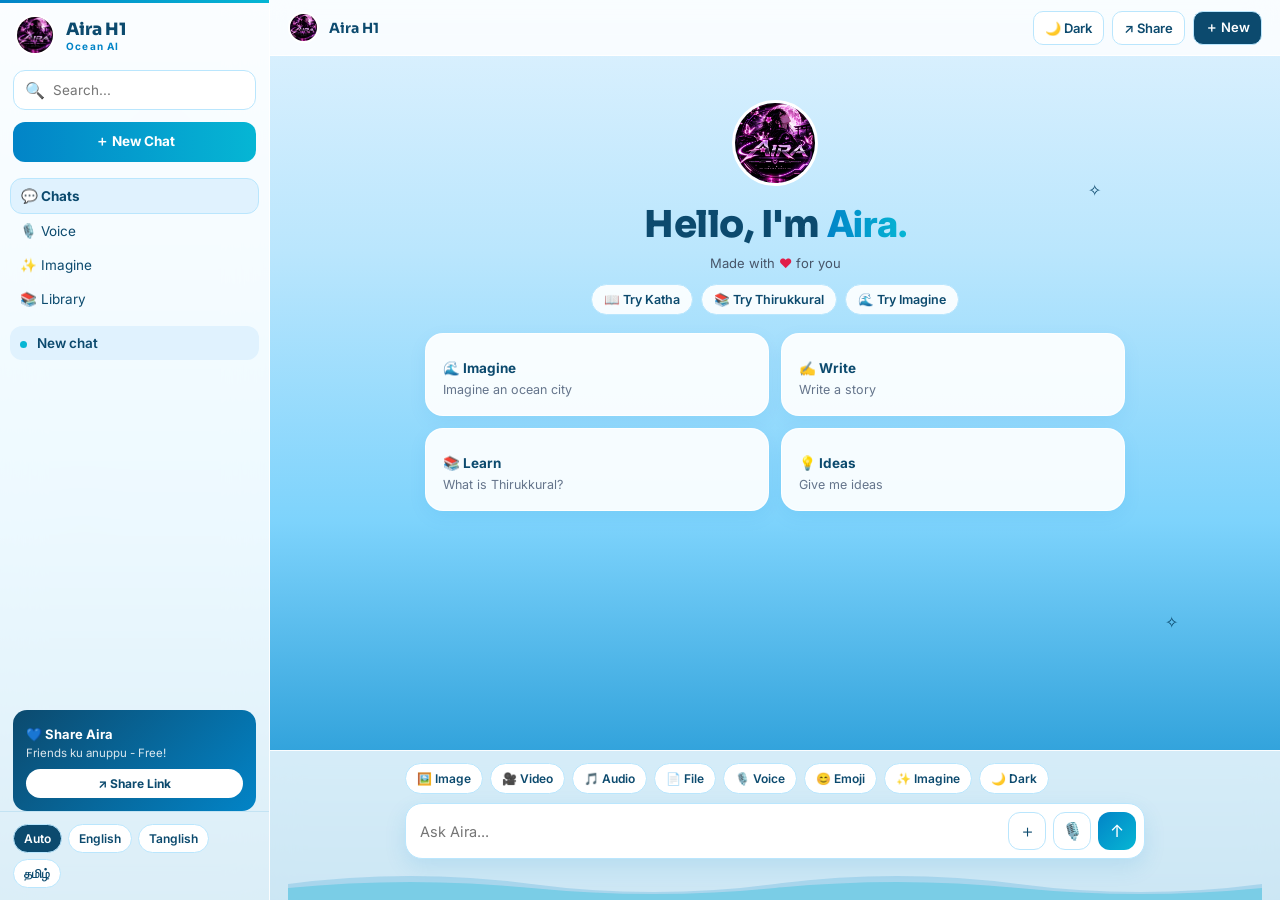
==== commit 0f44d574: "Add files via upload" ====
--- a/index.html
+++ b/index.html
@@ -1,1739 +1,115 @@
-<!DOCTYPE html>
-<html lang="en">
-<head>
-  <meta charset="UTF-8">
-  <meta name="viewport" content="width=device-width, initial-scale=1">
-  <title>React Artifact</title>
-  <style>*, ::before, ::after {
-  --tw-border-spacing-x: 0;
-  --tw-border-spacing-y: 0;
-  --tw-translate-x: 0;
-  --tw-translate-y: 0;
-  --tw-rotate: 0;
-  --tw-skew-x: 0;
-  --tw-skew-y: 0;
-  --tw-scale-x: 1;
-  --tw-scale-y: 1;
-  --tw-pan-x:  ;
-  --tw-pan-y:  ;
-  --tw-pinch-zoom:  ;
-  --tw-scroll-snap-strictness: proximity;
-  --tw-gradient-from-position:  ;
-  --tw-gradient-via-position:  ;
-  --tw-gradient-to-position:  ;
-  --tw-ordinal:  ;
-  --tw-slashed-zero:  ;
-  --tw-numeric-figure:  ;
-  --tw-numeric-spacing:  ;
-  --tw-numeric-fraction:  ;
-  --tw-ring-inset:  ;
-  --tw-ring-offset-width: 0px;
-  --tw-ring-offset-color: #fff;
-  --tw-ring-color: rgb(59 130 246 / 0.5);
-  --tw-ring-offset-shadow: 0 0 #0000;
-  --tw-ring-shadow: 0 0 #0000;
-  --tw-shadow: 0 0 #0000;
-  --tw-shadow-colored: 0 0 #0000;
-  --tw-blur:  ;
-  --tw-brightness:  ;
-  --tw-contrast:  ;
-  --tw-grayscale:  ;
-  --tw-hue-rotate:  ;
-  --tw-invert:  ;
-  --tw-saturate:  ;
-  --tw-sepia:  ;
-  --tw-drop-shadow:  ;
-  --tw-backdrop-blur:  ;
-  --tw-backdrop-brightness:  ;
-  --tw-backdrop-contrast:  ;
-  --tw-backdrop-grayscale:  ;
-  --tw-backdrop-hue-rotate:  ;
-  --tw-backdrop-invert:  ;
-  --tw-backdrop-opacity:  ;
-  --tw-backdrop-saturate:  ;
-  --tw-backdrop-sepia:  ;
-  --tw-contain-size:  ;
-  --tw-contain-layout:  ;
-  --tw-contain-paint:  ;
-  --tw-contain-style:  ;
-}
-
-::backdrop {
-  --tw-border-spacing-x: 0;
-  --tw-border-spacing-y: 0;
-  --tw-translate-x: 0;
-  --tw-translate-y: 0;
-  --tw-rotate: 0;
-  --tw-skew-x: 0;
-  --tw-skew-y: 0;
-  --tw-scale-x: 1;
-  --tw-scale-y: 1;
-  --tw-pan-x:  ;
-  --tw-pan-y:  ;
-  --tw-pinch-zoom:  ;
-  --tw-scroll-snap-strictness: proximity;
-  --tw-gradient-from-position:  ;
-  --tw-gradient-via-position:  ;
-  --tw-gradient-to-position:  ;
-  --tw-ordinal:  ;
-  --tw-slashed-zero:  ;
-  --tw-numeric-figure:  ;
-  --tw-numeric-spacing:  ;
-  --tw-numeric-fraction:  ;
-  --tw-ring-inset:  ;
-  --tw-ring-offset-width: 0px;
-  --tw-ring-offset-color: #fff;
-  --tw-ring-color: rgb(59 130 246 / 0.5);
-  --tw-ring-offset-shadow: 0 0 #0000;
-  --tw-ring-shadow: 0 0 #0000;
-  --tw-shadow: 0 0 #0000;
-  --tw-shadow-colored: 0 0 #0000;
-  --tw-blur:  ;
-  --tw-brightness:  ;
-  --tw-contrast:  ;
-  --tw-grayscale:  ;
-  --tw-hue-rotate:  ;
-  --tw-invert:  ;
-  --tw-saturate:  ;
-  --tw-sepia:  ;
-  --tw-drop-shadow:  ;
-  --tw-backdrop-blur:  ;
-  --tw-backdrop-brightness:  ;
-  --tw-backdrop-contrast:  ;
-  --tw-backdrop-grayscale:  ;
-  --tw-backdrop-hue-rotate:  ;
-  --tw-backdrop-invert:  ;
-  --tw-backdrop-opacity:  ;
-  --tw-backdrop-saturate:  ;
-  --tw-backdrop-sepia:  ;
-  --tw-contain-size:  ;
-  --tw-contain-layout:  ;
-  --tw-contain-paint:  ;
-  --tw-contain-style:  ;
-}
-
-/*
-! tailwindcss v3.4.18 | MIT License | https://tailwindcss.com
-*/
-
-/*
-1. Prevent padding and border from affecting element width. (https://github.com/mozdevs/cssremedy/issues/4)
-2. Allow adding a border to an element by just adding a border-width. (https://github.com/tailwindcss/tailwindcss/pull/116)
-*/
-
-*,
-::before,
-::after {
-  box-sizing: border-box;
-  /* 1 */
-  border-width: 0;
-  /* 2 */
-  border-style: solid;
-  /* 2 */
-  border-color: #e5e7eb;
-  /* 2 */
-}
-
-::before,
-::after {
-  --tw-content: '';
-}
-
-/*
-1. Use a consistent sensible line-height in all browsers.
-2. Prevent adjustments of font size after orientation changes in iOS.
-3. Use a more readable tab size.
-4. Use the user's configured `sans` font-family by default.
-5. Use the user's configured `sans` font-feature-settings by default.
-6. Use the user's configured `sans` font-variation-settings by default.
-7. Disable tap highlights on iOS
-*/
-
-html,
-:host {
-  line-height: 1.5;
-  /* 1 */
-  -webkit-text-size-adjust: 100%;
-  /* 2 */
-  -moz-tab-size: 4;
-  /* 3 */
-  -o-tab-size: 4;
-     tab-size: 4;
-  /* 3 */
-  font-family: ui-sans-serif, system-ui, sans-serif, "Apple Color Emoji", "Segoe UI Emoji", "Segoe UI Symbol", "Noto Color Emoji";
-  /* 4 */
-  font-feature-settings: normal;
-  /* 5 */
-  font-variation-settings: normal;
-  /* 6 */
-  -webkit-tap-highlight-color: transparent;
-  /* 7 */
-}
-
-/*
-1. Remove the margin in all browsers.
-2. Inherit line-height from `html` so users can set them as a class directly on the `html` element.
-*/
-
-body {
-  margin: 0;
-  /* 1 */
-  line-height: inherit;
-  /* 2 */
-}
-
-/*
-1. Add the correct height in Firefox.
-2. Correct the inheritance of border color in Firefox. (https://bugzilla.mozilla.org/show_bug.cgi?id=190655)
-3. Ensure horizontal rules are visible by default.
-*/
-
-hr {
-  height: 0;
-  /* 1 */
-  color: inherit;
-  /* 2 */
-  border-top-width: 1px;
-  /* 3 */
-}
-
-/*
-Add the correct text decoration in Chrome, Edge, and Safari.
-*/
-
-abbr:where([title]) {
-  -webkit-text-decoration: underline dotted;
-          text-decoration: underline dotted;
-}
-
-/*
-Remove the default font size and weight for headings.
-*/
-
-h1,
-h2,
-h3,
-h4,
-h5,
-h6 {
-  font-size: inherit;
-  font-weight: inherit;
-}
-
-/*
-Reset links to optimize for opt-in styling instead of opt-out.
-*/
-
-a {
-  color: inherit;
-  text-decoration: inherit;
-}
-
-/*
-Add the correct font weight in Edge and Safari.
-*/
-
-b,
-strong {
-  font-weight: bolder;
-}
-
-/*
-1. Use the user's configured `mono` font-family by default.
-2. Use the user's configured `mono` font-feature-settings by default.
-3. Use the user's configured `mono` font-variation-settings by default.
-4. Correct the odd `em` font sizing in all browsers.
-*/
-
-code,
-kbd,
-samp,
-pre {
-  font-family: ui-monospace, SFMono-Regular, Menlo, Monaco, Consolas, "Liberation Mono", "Courier New", monospace;
-  /* 1 */
-  font-feature-settings: normal;
-  /* 2 */
-  font-variation-settings: normal;
-  /* 3 */
-  font-size: 1em;
-  /* 4 */
-}
-
-/*
-Add the correct font size in all browsers.
-*/
-
-small {
-  font-size: 80%;
-}
-
-/*
-Prevent `sub` and `sup` elements from affecting the line height in all browsers.
-*/
-
-sub,
-sup {
-  font-size: 75%;
-  line-height: 0;
-  position: relative;
-  vertical-align: baseline;
-}
-
-sub {
-  bottom: -0.25em;
-}
-
-sup {
-  top: -0.5em;
-}
-
-/*
-1. Remove text indentation from table contents in Chrome and Safari. (https://bugs.chromium.org/p/chromium/issues/detail?id=999088, https://bugs.webkit.org/show_bug.cgi?id=201297)
-2. Correct table border color inheritance in all Chrome and Safari. (https://bugs.chromium.org/p/chromium/issues/detail?id=935729, https://bugs.webkit.org/show_bug.cgi?id=195016)
-3. Remove gaps between table borders by default.
-*/
-
-table {
-  text-indent: 0;
-  /* 1 */
-  border-color: inherit;
-  /* 2 */
-  border-collapse: collapse;
-  /* 3 */
-}
-
-/*
-1. Change the font styles in all browsers.
-2. Remove the margin in Firefox and Safari.
-3. Remove default padding in all browsers.
-*/
-
-button,
-input,
-optgroup,
-select,
-textarea {
-  font-family: inherit;
-  /* 1 */
-  font-feature-settings: inherit;
-  /* 1 */
-  font-variation-settings: inherit;
-  /* 1 */
-  font-size: 100%;
-  /* 1 */
-  font-weight: inherit;
-  /* 1 */
-  line-height: inherit;
-  /* 1 */
-  letter-spacing: inherit;
-  /* 1 */
-  color: inherit;
-  /* 1 */
-  margin: 0;
-  /* 2 */
-  padding: 0;
-  /* 3 */
-}
-
-/*
-Remove the inheritance of text transform in Edge and Firefox.
-*/
-
-button,
-select {
-  text-transform: none;
-}
-
-/*
-1. Correct the inability to style clickable types in iOS and Safari.
-2. Remove default button styles.
-*/
-
-button,
-input:where([type='button']),
-input:where([type='reset']),
-input:where([type='submit']) {
-  -webkit-appearance: button;
-  /* 1 */
-  background-color: transparent;
-  /* 2 */
-  background-image: none;
-  /* 2 */
-}
-
-/*
-Use the modern Firefox focus style for all focusable elements.
-*/
-
-:-moz-focusring {
-  outline: auto;
-}
-
-/*
-Remove the additional `:invalid` styles in Firefox. (https://github.com/mozilla/gecko-dev/blob/2f9eacd9d3d995c937b4251a5557d95d494c9be1/layout/style/res/forms.css#L728-L737)
-*/
-
-:-moz-ui-invalid {
-  box-shadow: none;
-}
-
-/*
-Add the correct vertical alignment in Chrome and Firefox.
-*/
-
-progress {
-  vertical-align: baseline;
-}
-
-/*
-Correct the cursor style of increment and decrement buttons in Safari.
-*/
-
-::-webkit-inner-spin-button,
-::-webkit-outer-spin-button {
-  height: auto;
-}
-
-/*
-1. Correct the odd appearance in Chrome and Safari.
-2. Correct the outline style in Safari.
-*/
-
-[type='search'] {
-  -webkit-appearance: textfield;
-  /* 1 */
-  outline-offset: -2px;
-  /* 2 */
-}
-
-/*
-Remove the inner padding in Chrome and Safari on macOS.
-*/
-
-::-webkit-search-decoration {
-  -webkit-appearance: none;
-}
-
-/*
-1. Correct the inability to style clickable types in iOS and Safari.
-2. Change font properties to `inherit` in Safari.
-*/
-
-::-webkit-file-upload-button {
-  -webkit-appearance: button;
-  /* 1 */
-  font: inherit;
-  /* 2 */
-}
-
-/*
-Add the correct display in Chrome and Safari.
-*/
-
-summary {
-  display: list-item;
-}
-
-/*
-Removes the default spacing and border for appropriate elements.
-*/
-
-blockquote,
-dl,
-dd,
-h1,
-h2,
-h3,
-h4,
-h5,
-h6,
-hr,
-figure,
-p,
-pre {
-  margin: 0;
-}
-
-fieldset {
-  margin: 0;
-  padding: 0;
-}
-
-legend {
-  padding: 0;
-}
-
-ol,
-ul,
-menu {
-  list-style: none;
-  margin: 0;
-  padding: 0;
-}
-
-/*
-Reset default styling for dialogs.
-*/
-
-dialog {
-  padding: 0;
-}
-
-/*
-Prevent resizing textareas horizontally by default.
-*/
-
-textarea {
-  resize: vertical;
-}
-
-/*
-1. Reset the default placeholder opacity in Firefox. (https://github.com/tailwindlabs/tailwindcss/issues/3300)
-2. Set the default placeholder color to the user's configured gray 400 color.
-*/
-
-input::-moz-placeholder, textarea::-moz-placeholder {
-  opacity: 1;
-  /* 1 */
-  color: #9ca3af;
-  /* 2 */
-}
-
-input::placeholder,
-textarea::placeholder {
-  opacity: 1;
-  /* 1 */
-  color: #9ca3af;
-  /* 2 */
-}
-
-/*
-Set the default cursor for buttons.
-*/
-
-button,
-[role="button"] {
-  cursor: pointer;
-}
-
-/*
-Make sure disabled buttons don't get the pointer cursor.
-*/
-
-:disabled {
-  cursor: default;
-}
-
-/*
-1. Make replaced elements `display: block` by default. (https://github.com/mozdevs/cssremedy/issues/14)
-2. Add `vertical-align: middle` to align replaced elements more sensibly by default. (https://github.com/jensimmons/cssremedy/issues/14#issuecomment-634934210)
-   This can trigger a poorly considered lint error in some tools but is included by design.
-*/
-
-img,
-svg,
-video,
-canvas,
-audio,
-iframe,
-embed,
-object {
-  display: block;
-  /* 1 */
-  vertical-align: middle;
-  /* 2 */
-}
-
-/*
-Constrain images and videos to the parent width and preserve their intrinsic aspect ratio. (https://github.com/mozdevs/cssremedy/issues/14)
-*/
-
-img,
-video {
-  max-width: 100%;
-  height: auto;
-}
-
-/* Make elements with the HTML hidden attribute stay hidden by default */
-
-[hidden]:where(:not([hidden="until-found"])) {
-  display: none;
-}
-
-.container {
-  width: 100%;
-}
-
-@media (min-width: 640px) {
-  .container {
-    max-width: 640px;
-  }
-}
-
-@media (min-width: 768px) {
-  .container {
-    max-width: 768px;
-  }
-}
-
-@media (min-width: 1024px) {
-  .container {
-    max-width: 1024px;
-  }
-}
-
-@media (min-width: 1280px) {
-  .container {
-    max-width: 1280px;
-  }
-}
-
-@media (min-width: 1536px) {
-  .container {
-    max-width: 1536px;
-  }
-}
-
-.fixed {
-  position: fixed;
-}
-
-.absolute {
-  position: absolute;
-}
-
-.relative {
-  position: relative;
-}
-
-.sticky {
-  position: sticky;
-}
-
-.inset-0 {
-  inset: 0px;
-}
-
-.inset-x-0 {
-  left: 0px;
-  right: 0px;
-}
-
-.inset-y-0 {
-  top: 0px;
-  bottom: 0px;
-}
-
-.bottom-0 {
-  bottom: 0px;
-}
-
-.bottom-2 {
-  bottom: 0.5rem;
-}
-
-.bottom-full {
-  bottom: 100%;
-}
-
-.left-0 {
-  left: 0px;
-}
-
-.right-0 {
-  right: 0px;
-}
-
-.right-2 {
-  right: 0.5rem;
-}
-
-.top-\[var\(--safe-area-inset-top\)\] {
-  top: var(--safe-area-inset-top);
-}
-
-.top-full {
-  top: 100%;
-}
-
-.z-10 {
-  z-index: 10;
-}
-
-.z-20 {
-  z-index: 20;
-}
-
-.z-40 {
-  z-index: 40;
-}
-
-.mx-2 {
-  margin-left: 0.5rem;
-  margin-right: 0.5rem;
-}
-
-.mx-auto {
-  margin-left: auto;
-  margin-right: auto;
-}
-
-.mb-2 {
-  margin-bottom: 0.5rem;
-}
-
-.ml-1 {
-  margin-left: 0.25rem;
-}
-
-.ml-auto {
-  margin-left: auto;
-}
-
-.mt-0\.5 {
-  margin-top: 0.125rem;
-}
-
-.mt-1 {
-  margin-top: 0.25rem;
-}
-
-.mt-2 {
-  margin-top: 0.5rem;
-}
-
-.mt-2\.5 {
-  margin-top: 0.625rem;
-}
-
-.mt-3 {
-  margin-top: 0.75rem;
-}
-
-.mt-4 {
-  margin-top: 1rem;
-}
-
-.mt-5 {
-  margin-top: 1.25rem;
-}
-
-.mt-6 {
-  margin-top: 1.5rem;
-}
-
-.mt-7 {
-  margin-top: 1.75rem;
-}
-
-.block {
-  display: block;
-}
-
-.flex {
-  display: flex;
-}
-
-.grid {
-  display: grid;
-}
-
-.hidden {
-  display: none;
-}
-
-.h-10 {
-  height: 2.5rem;
-}
-
-.h-11 {
-  height: 2.75rem;
-}
-
-.h-2 {
-  height: 0.5rem;
-}
-
-.h-2\.5 {
-  height: 0.625rem;
-}
-
-.h-8 {
-  height: 2rem;
-}
-
-.h-9 {
-  height: 2.25rem;
-}
-
-.h-\[100dvh\] {
-  height: 100dvh;
-}
-
-.h-full {
-  height: 100%;
-}
-
-.max-h-56 {
-  max-height: 14rem;
-}
-
-.min-h-\[100dvh\] {
-  min-height: 100dvh;
-}
-
-.min-h-\[calc\(100dvh-230px\)\] {
-  min-height: calc(100dvh - 230px);
-}
-
-.w-10 {
-  width: 2.5rem;
-}
-
-.w-11 {
-  width: 2.75rem;
-}
-
-.w-2 {
-  width: 0.5rem;
-}
-
-.w-2\.5 {
-  width: 0.625rem;
-}
-
-.w-48 {
-  width: 12rem;
-}
-
-.w-8 {
-  width: 2rem;
-}
-
-.w-9 {
-  width: 2.25rem;
-}
-
-.w-\[300px\] {
-  width: 300px;
-}
-
-.w-\[310px\] {
-  width: 310px;
-}
-
-.w-full {
-  width: 100%;
-}
-
-.min-w-0 {
-  min-width: 0px;
-}
-
-.max-w-\[1500px\] {
-  max-width: 1500px;
-}
-
-.max-w-\[520px\] {
-  max-width: 520px;
-}
-
-.max-w-\[760px\] {
-  max-width: 760px;
-}
-
-.max-w-\[820px\] {
-  max-width: 820px;
-}
-
-.max-w-\[86\%\] {
-  max-width: 86%;
-}
-
-.max-w-\[88\%\] {
-  max-width: 88%;
-}
-
-.max-w-\[88vw\] {
-  max-width: 88vw;
-}
-
-.flex-1 {
-  flex: 1 1 0%;
-}
-
-.shrink-0 {
-  flex-shrink: 0;
-}
-
-.rotate-180 {
-  --tw-rotate: 180deg;
-  transform: translate(var(--tw-translate-x), var(--tw-translate-y)) rotate(var(--tw-rotate)) skewX(var(--tw-skew-x)) skewY(var(--tw-skew-y)) scaleX(var(--tw-scale-x)) scaleY(var(--tw-scale-y));
-}
-
-.scale-\[1\.22\] {
-  --tw-scale-x: 1.22;
-  --tw-scale-y: 1.22;
-  transform: translate(var(--tw-translate-x), var(--tw-translate-y)) rotate(var(--tw-rotate)) skewX(var(--tw-skew-x)) skewY(var(--tw-skew-y)) scaleX(var(--tw-scale-x)) scaleY(var(--tw-scale-y));
-}
-
-@keyframes pulse {
-  50% {
-    opacity: .5;
-  }
-}
-
-.animate-pulse {
-  animation: pulse 2s cubic-bezier(0.4, 0, 0.6, 1) infinite;
-}
-
-.cursor-default {
-  cursor: default;
-}
-
-.grid-cols-1 {
-  grid-template-columns: repeat(1, minmax(0, 1fr));
-}
-
-.flex-col {
-  flex-direction: column;
-}
-
-.flex-wrap {
-  flex-wrap: wrap;
-}
-
-.place-items-center {
-  place-items: center;
-}
-
-.items-start {
-  align-items: flex-start;
-}
-
-.items-center {
-  align-items: center;
-}
-
-.justify-end {
-  justify-content: flex-end;
-}
-
-.justify-center {
-  justify-content: center;
-}
-
-.justify-between {
-  justify-content: space-between;
-}
-
-.gap-1 {
-  gap: 0.25rem;
-}
-
-.gap-1\.5 {
-  gap: 0.375rem;
-}
-
-.gap-2 {
-  gap: 0.5rem;
-}
-
-.gap-2\.5 {
-  gap: 0.625rem;
-}
-
-.gap-3 {
-  gap: 0.75rem;
-}
-
-.space-y-4 > :not([hidden]) ~ :not([hidden]) {
-  --tw-space-y-reverse: 0;
-  margin-top: calc(1rem * calc(1 - var(--tw-space-y-reverse)));
-  margin-bottom: calc(1rem * var(--tw-space-y-reverse));
-}
-
-.overflow-hidden {
-  overflow: hidden;
-}
-
-.overflow-y-auto {
-  overflow-y: auto;
-}
-
-.truncate {
-  overflow: hidden;
-  text-overflow: ellipsis;
-  white-space: nowrap;
-}
-
-.rounded {
-  border-radius: 0.25rem;
-}
-
-.rounded-2xl {
-  border-radius: 1rem;
-}
-
-.rounded-\[22px\] {
-  border-radius: 22px;
-}
-
-.rounded-full {
-  border-radius: 9999px;
-}
-
-.rounded-lg {
-  border-radius: 0.5rem;
-}
-
-.rounded-xl {
-  border-radius: 0.75rem;
-}
-
-.rounded-bl-md {
-  border-bottom-left-radius: 0.375rem;
-}
-
-.rounded-br-md {
-  border-bottom-right-radius: 0.375rem;
-}
-
-.border {
-  border-width: 1px;
-}
-
-.border-4 {
-  border-width: 4px;
-}
-
-.border-b {
-  border-bottom-width: 1px;
-}
-
-.border-r {
-  border-right-width: 1px;
-}
-
-.border-t {
-  border-top-width: 1px;
-}
-
-.border-\[\#d0d5dd\] {
-  --tw-border-opacity: 1;
-  border-color: rgb(208 213 221 / var(--tw-border-opacity, 1));
-}
-
-.border-\[\#e7e9ee\] {
-  --tw-border-opacity: 1;
-  border-color: rgb(231 233 238 / var(--tw-border-opacity, 1));
-}
-
-.border-white {
-  --tw-border-opacity: 1;
-  border-color: rgb(255 255 255 / var(--tw-border-opacity, 1));
-}
-
-.bg-\[\#12b76a\] {
-  --tw-bg-opacity: 1;
-  background-color: rgb(18 183 106 / var(--tw-bg-opacity, 1));
-}
-
-.bg-\[\#4f46e5\] {
-  --tw-bg-opacity: 1;
-  background-color: rgb(79 70 229 / var(--tw-bg-opacity, 1));
-}
-
-.bg-\[\#667085\] {
-  --tw-bg-opacity: 1;
-  background-color: rgb(102 112 133 / var(--tw-bg-opacity, 1));
-}
-
-.bg-\[\#ecfdf3\] {
-  --tw-bg-opacity: 1;
-  background-color: rgb(236 253 243 / var(--tw-bg-opacity, 1));
-}
-
-.bg-\[\#eef2ff\] {
-  --tw-bg-opacity: 1;
-  background-color: rgb(238 242 255 / var(--tw-bg-opacity, 1));
-}
-
-.bg-\[\#f2f4f7\] {
-  --tw-bg-opacity: 1;
-  background-color: rgb(242 244 247 / var(--tw-bg-opacity, 1));
-}
-
-.bg-\[\#f8f9fa\] {
-  --tw-bg-opacity: 1;
-  background-color: rgb(248 249 250 / var(--tw-bg-opacity, 1));
-}
-
-.bg-\[\#f8f9fa\]\/95 {
-  background-color: rgb(248 249 250 / 0.95);
-}
-
-.bg-\[\#fee4e2\] {
-  --tw-bg-opacity: 1;
-  background-color: rgb(254 228 226 / var(--tw-bg-opacity, 1));
-}
-
-.bg-\[var\(--bg\)\] {
-  background-color: var(--bg);
-}
-
-.bg-\[var\(--surface\)\] {
-  background-color: var(--surface);
-}
-
-.bg-black\/40 {
-  background-color: rgb(0 0 0 / 0.4);
-}
-
-.bg-red-500 {
-  --tw-bg-opacity: 1;
-  background-color: rgb(239 68 68 / var(--tw-bg-opacity, 1));
-}
-
-.bg-transparent {
-  background-color: transparent;
-}
-
-.bg-white {
-  --tw-bg-opacity: 1;
-  background-color: rgb(255 255 255 / var(--tw-bg-opacity, 1));
-}
-
-.bg-white\/95 {
-  background-color: rgb(255 255 255 / 0.95);
-}
-
-.bg-gradient-to-r {
-  background-image: linear-gradient(to right, var(--tw-gradient-stops));
-}
-
-.from-\[\#4f46e5\] {
-  --tw-gradient-from: #4f46e5 var(--tw-gradient-from-position);
-  --tw-gradient-to: rgb(79 70 229 / 0) var(--tw-gradient-to-position);
-  --tw-gradient-stops: var(--tw-gradient-from), var(--tw-gradient-to);
-}
-
-.to-\[\#8b5cf6\] {
-  --tw-gradient-to: #8b5cf6 var(--tw-gradient-to-position);
-}
-
-.object-cover {
-  -o-object-fit: cover;
-     object-fit: cover;
-}
-
-.object-center {
-  -o-object-position: center;
-     object-position: center;
-}
-
-.p-1 {
-  padding: 0.25rem;
-}
-
-.p-1\.5 {
-  padding: 0.375rem;
-}
-
-.p-2 {
-  padding: 0.5rem;
-}
-
-.p-2\.5 {
-  padding: 0.625rem;
-}
-
-.p-3 {
-  padding: 0.75rem;
-}
-
-.p-4 {
-  padding: 1rem;
-}
-
-.px-2 {
-  padding-left: 0.5rem;
-  padding-right: 0.5rem;
-}
-
-.px-3 {
-  padding-left: 0.75rem;
-  padding-right: 0.75rem;
-}
-
-.px-3\.5 {
-  padding-left: 0.875rem;
-  padding-right: 0.875rem;
-}
-
-.px-4 {
-  padding-left: 1rem;
-  padding-right: 1rem;
-}
-
-.py-0\.5 {
-  padding-top: 0.125rem;
-  padding-bottom: 0.125rem;
-}
-
-.py-1 {
-  padding-top: 0.25rem;
-  padding-bottom: 0.25rem;
-}
-
-.py-1\.5 {
-  padding-top: 0.375rem;
-  padding-bottom: 0.375rem;
-}
-
-.py-2 {
-  padding-top: 0.5rem;
-  padding-bottom: 0.5rem;
-}
-
-.py-2\.5 {
-  padding-top: 0.625rem;
-  padding-bottom: 0.625rem;
-}
-
-.py-3 {
-  padding-top: 0.75rem;
-  padding-bottom: 0.75rem;
-}
-
-.py-3\.5 {
-  padding-top: 0.875rem;
-  padding-bottom: 0.875rem;
-}
-
-.py-8 {
-  padding-top: 2rem;
-  padding-bottom: 2rem;
-}
-
-.pb-2 {
-  padding-bottom: 0.5rem;
-}
-
-.pb-3 {
-  padding-bottom: 0.75rem;
-}
-
-.pb-4 {
-  padding-bottom: 1rem;
-}
-
-.pb-5 {
-  padding-bottom: 1.25rem;
-}
-
-.pl-4 {
-  padding-left: 1rem;
-}
-
-.pr-3 {
-  padding-right: 0.75rem;
-}
-
-.pt-1 {
-  padding-top: 0.25rem;
-}
-
-.pt-2 {
-  padding-top: 0.5rem;
-}
-
-.pt-3 {
-  padding-top: 0.75rem;
-}
-
-.pt-4 {
-  padding-top: 1rem;
-}
-
-.text-left {
-  text-align: left;
-}
-
-.text-center {
-  text-align: center;
-}
-
-.text-\[11px\] {
-  font-size: 11px;
-}
-
-.text-\[15px\] {
-  font-size: 15px;
-}
-
-.text-\[17px\] {
-  font-size: 17px;
-}
-
-.text-\[32px\] {
-  font-size: 32px;
-}
-
-.text-sm {
-  font-size: 0.875rem;
-  line-height: 1.25rem;
-}
-
-.text-xs {
-  font-size: 0.75rem;
-  line-height: 1rem;
-}
-
-.font-bold {
-  font-weight: 700;
-}
-
-.font-extrabold {
-  font-weight: 800;
-}
-
-.font-semibold {
-  font-weight: 600;
-}
-
-.uppercase {
-  text-transform: uppercase;
-}
-
-.leading-none {
-  line-height: 1;
-}
-
-.leading-relaxed {
-  line-height: 1.625;
-}
-
-.leading-tight {
-  line-height: 1.25;
-}
-
-.tracking-\[-0\.03em\] {
-  letter-spacing: -0.03em;
-}
-
-.tracking-tight {
-  letter-spacing: -0.025em;
-}
-
-.tracking-wider {
-  letter-spacing: 0.05em;
-}
-
-.text-\[\#027a48\] {
-  --tw-text-opacity: 1;
-  color: rgb(2 122 72 / var(--tw-text-opacity, 1));
-}
-
-.text-\[\#111827\] {
-  --tw-text-opacity: 1;
-  color: rgb(17 24 39 / var(--tw-text-opacity, 1));
-}
-
-.text-\[\#1d2939\] {
-  --tw-text-opacity: 1;
-  color: rgb(29 41 57 / var(--tw-text-opacity, 1));
-}
-
-.text-\[\#4f46e5\] {
-  --tw-text-opacity: 1;
-  color: rgb(79 70 229 / var(--tw-text-opacity, 1));
-}
-
-.text-\[\#667085\] {
-  --tw-text-opacity: 1;
-  color: rgb(102 112 133 / var(--tw-text-opacity, 1));
-}
-
-.text-\[\#8b5cf6\] {
-  --tw-text-opacity: 1;
-  color: rgb(139 92 246 / var(--tw-text-opacity, 1));
-}
-
-.text-\[\#98a2b3\] {
-  --tw-text-opacity: 1;
-  color: rgb(152 162 179 / var(--tw-text-opacity, 1));
-}
-
-.text-\[\#dc2626\] {
-  --tw-text-opacity: 1;
-  color: rgb(220 38 38 / var(--tw-text-opacity, 1));
-}
-
-.text-white {
-  --tw-text-opacity: 1;
-  color: rgb(255 255 255 / var(--tw-text-opacity, 1));
-}
-
-.shadow {
-  --tw-shadow: 0 1px 3px 0 rgb(0 0 0 / 0.1), 0 1px 2px -1px rgb(0 0 0 / 0.1);
-  --tw-shadow-colored: 0 1px 3px 0 var(--tw-shadow-color), 0 1px 2px -1px var(--tw-shadow-color);
-  box-shadow: var(--tw-ring-offset-shadow, 0 0 #0000), var(--tw-ring-shadow, 0 0 #0000), var(--tw-shadow);
-}
-
-.shadow-2xl {
-  --tw-shadow: 0 25px 50px -12px rgb(0 0 0 / 0.25);
-  --tw-shadow-colored: 0 25px 50px -12px var(--tw-shadow-color);
-  box-shadow: var(--tw-ring-offset-shadow, 0 0 #0000), var(--tw-ring-shadow, 0 0 #0000), var(--tw-shadow);
-}
-
-.shadow-\[0_18px_45px_rgba\(79\2c 70\2c 229\2c \.18\)\] {
-  --tw-shadow: 0 18px 45px rgba(79,70,229,.18);
-  --tw-shadow-colored: 0 18px 45px var(--tw-shadow-color);
-  box-shadow: var(--tw-ring-offset-shadow, 0 0 #0000), var(--tw-ring-shadow, 0 0 #0000), var(--tw-shadow);
-}
-
-.shadow-\[0_8px_24px_rgba\(16\2c 24\2c 40\2c \.07\)\] {
-  --tw-shadow: 0 8px 24px rgba(16,24,40,.07);
-  --tw-shadow-colored: 0 8px 24px var(--tw-shadow-color);
-  box-shadow: var(--tw-ring-offset-shadow, 0 0 #0000), var(--tw-ring-shadow, 0 0 #0000), var(--tw-shadow);
-}
-
-.shadow-sm {
-  --tw-shadow: 0 1px 2px 0 rgb(0 0 0 / 0.05);
-  --tw-shadow-colored: 0 1px 2px 0 var(--tw-shadow-color);
-  box-shadow: var(--tw-ring-offset-shadow, 0 0 #0000), var(--tw-ring-shadow, 0 0 #0000), var(--tw-shadow);
-}
-
-.shadow-xl {
-  --tw-shadow: 0 20px 25px -5px rgb(0 0 0 / 0.1), 0 8px 10px -6px rgb(0 0 0 / 0.1);
-  --tw-shadow-colored: 0 20px 25px -5px var(--tw-shadow-color), 0 8px 10px -6px var(--tw-shadow-color);
-  box-shadow: var(--tw-ring-offset-shadow, 0 0 #0000), var(--tw-ring-shadow, 0 0 #0000), var(--tw-shadow);
-}
-
-.outline-none {
-  outline: 2px solid transparent;
-  outline-offset: 2px;
-}
-
-.ring-1 {
-  --tw-ring-offset-shadow: var(--tw-ring-inset) 0 0 0 var(--tw-ring-offset-width) var(--tw-ring-offset-color);
-  --tw-ring-shadow: var(--tw-ring-inset) 0 0 0 calc(1px + var(--tw-ring-offset-width)) var(--tw-ring-color);
-  box-shadow: var(--tw-ring-offset-shadow), var(--tw-ring-shadow), var(--tw-shadow, 0 0 #0000);
-}
-
-.ring-2 {
-  --tw-ring-offset-shadow: var(--tw-ring-inset) 0 0 0 var(--tw-ring-offset-width) var(--tw-ring-offset-color);
-  --tw-ring-shadow: var(--tw-ring-inset) 0 0 0 calc(2px + var(--tw-ring-offset-width)) var(--tw-ring-color);
-  box-shadow: var(--tw-ring-offset-shadow), var(--tw-ring-shadow), var(--tw-shadow, 0 0 #0000);
-}
-
-.ring-\[\#d1fadf\] {
-  --tw-ring-opacity: 1;
-  --tw-ring-color: rgb(209 250 223 / var(--tw-ring-opacity, 1));
-}
-
-.ring-\[\#dbe4ff\] {
-  --tw-ring-opacity: 1;
-  --tw-ring-color: rgb(219 228 255 / var(--tw-ring-opacity, 1));
-}
-
-.ring-\[\#e7e9ee\] {
-  --tw-ring-opacity: 1;
-  --tw-ring-color: rgb(231 233 238 / var(--tw-ring-opacity, 1));
-}
-
-.filter {
-  filter: var(--tw-blur) var(--tw-brightness) var(--tw-contrast) var(--tw-grayscale) var(--tw-hue-rotate) var(--tw-invert) var(--tw-saturate) var(--tw-sepia) var(--tw-drop-shadow);
-}
-
-.backdrop-blur {
-  --tw-backdrop-blur: blur(8px);
-  backdrop-filter: var(--tw-backdrop-blur) var(--tw-backdrop-brightness) var(--tw-backdrop-contrast) var(--tw-backdrop-grayscale) var(--tw-backdrop-hue-rotate) var(--tw-backdrop-invert) var(--tw-backdrop-opacity) var(--tw-backdrop-saturate) var(--tw-backdrop-sepia);
-}
-
-.transition {
-  transition-property: color, background-color, border-color, text-decoration-color, fill, stroke, opacity, box-shadow, transform, filter, backdrop-filter;
-  transition-timing-function: cubic-bezier(0.4, 0, 0.2, 1);
-  transition-duration: 150ms;
-}
-
-:root{
-  --bg:#ffffff;
-  --surface:#ffffff;
-  --surface-2:#f8f9fa;
-  --surface-3:#eef1f5;
-  --line:#e7e9ee;
-  --text:#111827;
-  --muted:#667085;
-  --muted-2:#98a2b3;
-  --brand:#4f46e5;
-  --brand-2:#8b5cf6;
-  --brand-soft:#eef2ff;
-  --bubble:#4f46e5;
-  --safe-area-inset-top: env(safe-area-inset-top, 0px);
-}
-
-@media (prefers-color-scheme: dark){
-  :root{
-    --bg:#ffffff;
-    --surface:#ffffff;
-    --surface-2:#f8f9fa;
-    --surface-3:#eef1f5;
-    --line:#e7e9ee;
-    --text:#111827;
-    --muted:#667085;
-    --muted-2:#98a2b3;
-    --brand:#4f46e5;
-    --brand-2:#8b5cf6;
-    --brand-soft:#eef2ff;
-  }
-}
-
-*{
-  box-sizing:border-box
-}
-
-html,body,#root{
-  margin:0;
-  min-height:100%;
-  background:var(--bg);
-  color:var(--text)
-}
-
-body{
-  font-family:"Plus Jakarta Sans", ui-sans-system, -apple-system, BlinkMacSystemFont, "Segoe UI", sans-serif
-}
-
-button,input{
-  font:inherit
-}
-
-.no-scrollbar::-webkit-scrollbar{
-  display:none
-}
-
-.no-scrollbar{
-  scrollbar-width:none
-}
-
-@keyframes dot{
-  0%,80%,100%{
-    transform:translateY(0);
-    opacity:.45
-  }
-
-  40%{
-    transform:translateY(-4px);
-    opacity:1
-  }
-}
-
-.typing-dot{
-  animation:dot 1.1s infinite
-}
-
-@keyframes rise{
-  from{
-    opacity:0;
-    transform:translateY(8px)
-  }
-
-  to{
-    opacity:1;
-    transform:translateY(0)
-  }
-}
-
-.rise{
-  animation:rise .25s ease both
-}
-
-@keyframes fade{
-  from{
-    opacity:0
-  }
-
-  to{
-    opacity:1
-  }
-}
-
-.fade{
-  animation:fade .2s ease both
-}
-
-.placeholder\:text-\[\#98a2b3\]::-moz-placeholder {
-  --tw-text-opacity: 1;
-  color: rgb(152 162 179 / var(--tw-text-opacity, 1));
-}
-
-.placeholder\:text-\[\#98a2b3\]::placeholder {
-  --tw-text-opacity: 1;
-  color: rgb(152 162 179 / var(--tw-text-opacity, 1));
-}
-
-.focus-within\:ring-2:focus-within {
-  --tw-ring-offset-shadow: var(--tw-ring-inset) 0 0 0 var(--tw-ring-offset-width) var(--tw-ring-offset-color);
-  --tw-ring-shadow: var(--tw-ring-inset) 0 0 0 calc(2px + var(--tw-ring-offset-width)) var(--tw-ring-color);
-  box-shadow: var(--tw-ring-offset-shadow), var(--tw-ring-shadow), var(--tw-shadow, 0 0 #0000);
-}
-
-.focus-within\:ring-\[\#4f46e5\]:focus-within {
-  --tw-ring-opacity: 1;
-  --tw-ring-color: rgb(79 70 229 / var(--tw-ring-opacity, 1));
-}
-
-.hover\:-translate-y-0\.5:hover {
-  --tw-translate-y: -0.125rem;
-  transform: translate(var(--tw-translate-x), var(--tw-translate-y)) rotate(var(--tw-rotate)) skewX(var(--tw-skew-x)) skewY(var(--tw-skew-y)) scaleX(var(--tw-scale-x)) scaleY(var(--tw-scale-y));
-}
-
-.hover\:border-\[\#c7d2fe\]:hover {
-  --tw-border-opacity: 1;
-  border-color: rgb(199 210 254 / var(--tw-border-opacity, 1));
-}
-
-.hover\:bg-\[\#e0e7ff\]:hover {
-  --tw-bg-opacity: 1;
-  background-color: rgb(224 231 255 / var(--tw-bg-opacity, 1));
-}
-
-.hover\:bg-\[\#f2f4f7\]:hover {
-  --tw-bg-opacity: 1;
-  background-color: rgb(242 244 247 / var(--tw-bg-opacity, 1));
-}
-
-.hover\:bg-\[\#f8f9fa\]:hover {
-  --tw-bg-opacity: 1;
-  background-color: rgb(248 249 250 / var(--tw-bg-opacity, 1));
-}
-
-.hover\:text-\[\#4f46e5\]:hover {
-  --tw-text-opacity: 1;
-  color: rgb(79 70 229 / var(--tw-text-opacity, 1));
-}
-
-.hover\:shadow-md:hover {
-  --tw-shadow: 0 4px 6px -1px rgb(0 0 0 / 0.1), 0 2px 4px -2px rgb(0 0 0 / 0.1);
-  --tw-shadow-colored: 0 4px 6px -1px var(--tw-shadow-color), 0 2px 4px -2px var(--tw-shadow-color);
-  box-shadow: var(--tw-ring-offset-shadow, 0 0 #0000), var(--tw-ring-shadow, 0 0 #0000), var(--tw-shadow);
-}
-
-.hover\:brightness-110:hover {
-  --tw-brightness: brightness(1.1);
-  filter: var(--tw-blur) var(--tw-brightness) var(--tw-contrast) var(--tw-grayscale) var(--tw-hue-rotate) var(--tw-invert) var(--tw-saturate) var(--tw-sepia) var(--tw-drop-shadow);
-}
-
-.active\:scale-95:active {
-  --tw-scale-x: .95;
-  --tw-scale-y: .95;
-  transform: translate(var(--tw-translate-x), var(--tw-translate-y)) rotate(var(--tw-rotate)) skewX(var(--tw-skew-x)) skewY(var(--tw-skew-y)) scaleX(var(--tw-scale-x)) scaleY(var(--tw-scale-y));
-}
-
-.active\:scale-\[\.99\]:active {
-  --tw-scale-x: .99;
-  --tw-scale-y: .99;
-  transform: translate(var(--tw-translate-x), var(--tw-translate-y)) rotate(var(--tw-rotate)) skewX(var(--tw-skew-x)) skewY(var(--tw-skew-y)) scaleX(var(--tw-scale-x)) scaleY(var(--tw-scale-y));
-}
-
-.disabled\:opacity-40:disabled {
-  opacity: 0.4;
-}
-
-.group:hover .group-hover\:text-\[\#4f46e5\] {
-  --tw-text-opacity: 1;
-  color: rgb(79 70 229 / var(--tw-text-opacity, 1));
-}
-
-@media (min-width: 640px) {
-  .sm\:block {
-    display: block;
-  }
-
-  .sm\:inline {
-    display: inline;
-  }
-
-  .sm\:flex {
-    display: flex;
-  }
-
-  .sm\:hidden {
-    display: none;
-  }
-
-  .sm\:max-w-\[72\%\] {
-    max-width: 72%;
-  }
-
-  .sm\:max-w-\[78\%\] {
-    max-width: 78%;
-  }
-
-  .sm\:grid-cols-2 {
-    grid-template-columns: repeat(2, minmax(0, 1fr));
-  }
-
-  .sm\:gap-2 {
-    gap: 0.5rem;
-  }
-
-  .sm\:px-5 {
-    padding-left: 1.25rem;
-    padding-right: 1.25rem;
-  }
-
-  .sm\:px-6 {
-    padding-left: 1.5rem;
-    padding-right: 1.5rem;
-  }
-
-  .sm\:text-\[44px\] {
-    font-size: 44px;
-  }
-
-  .sm\:text-base {
-    font-size: 1rem;
-    line-height: 1.5rem;
-  }
-}
-
-@media (min-width: 768px) {
-  .md\:inline {
-    display: inline;
-  }
-}
-
-@media (min-width: 1024px) {
-  .lg\:block {
-    display: block;
-  }
-
-  .lg\:hidden {
-    display: none;
-  }
-
-  .lg\:px-10 {
-    padding-left: 2.5rem;
-    padding-right: 2.5rem;
-  }
-}
-</style>
-</head>
-<body>
-  <div id="root"></div>
-  
-  <script type="module">var Hs=Object.create;var{getPrototypeOf:vs,defineProperty:ru,getOwnPropertyNames:Ws}=Object;var js=Object.prototype.hasOwnProperty;var De=(e,n,t)=>{t=e!=null?Hs(vs(e)):{};let r=n||!e||!e.__esModule?ru(t,"default",{value:e,enumerable:!0}):t;for(let l of Ws(e))if(!js.call(r,l))ru(r,l,{get:()=>e[l],enumerable:!0});return r};var Nr=(e,n)=>()=>(n||e((n={exports:{}}).exports,n),n.exports);var zs=(e,n)=>{for(var t in n)ru(e,t,{get:n[t],enumerable:!0,configurable:!0,set:(r)=>n[t]=()=>r})};var Ns=(e,n)=>()=>(e&&(n=e(e=0)),n);var Hn=Nr((bs)=>{var At=Symbol.for("react.element"),Ts=Symbol.for("react.portal"),xs=Symbol.for("react.fragment"),Us=Symbol.for("react.strict_mode"),Ks=Symbol.for("react.profiler"),Zs=Symbol.for("react.provider"),Xs=Symbol.for("react.context"),ws=Symbol.for("react.forward_ref"),Ls=Symbol.for("react.suspense"),Js=Symbol.for("react.memo"),gs=Symbol.for("react.lazy"),Ta=Symbol.iterator;function Cs(e){if(e===null||typeof e!=="object")return null;return e=Ta&&e[Ta]||e["@@iterator"],typeof e==="function"?e:null}var Ka={isMounted:function(){return!1},enqueueForceUpdate:function(){},enqueueReplaceState:function(){},enqueueSetState:function(){}},Za=Object.assign,Xa={};function Rn(e,n,t){this.props=e,this.context=n,this.refs=Xa,this.updater=t||Ka}Rn.prototype.isReactComponent={};Rn.prototype.setState=function(e,n){if(typeof e!=="object"&&typeof e!=="function"&&e!=null)throw Error("setState(...): takes an object of state variables to update or a function which returns an object of state variables.");this.updater.enqueueSetState(this,e,n,"setState")};Rn.prototype.forceUpdate=function(e){this.updater.enqueueForceUpdate(this,e,"forceUpdate")};function wa(){}wa.prototype=Rn.prototype;function uu(e,n,t){this.props=e,this.context=n,this.refs=Xa,this.updater=t||Ka}var ou=uu.prototype=new wa;ou.constructor=uu;Za(ou,Rn.prototype);ou.isPureReactComponent=!0;var xa=Array.isArray,La=Object.prototype.hasOwnProperty,au={current:null},Ja={key:!0,ref:!0,__self:!0,__source:!0};function ga(e,n,t){var r,l={},u=null,o=null;if(n!=null)for(r in n.ref!==void 0&&(o=n.ref),n.key!==void 0&&(u=""+n.key),n)La.call(n,r)&&!Ja.hasOwnProperty(r)&&(l[r]=n[r]);var a=arguments.length-2;if(a===1)l.children=t;else if(1<a){for(var c=Array(a),d=0;d<a;d++)c[d]=arguments[d+2];l.children=c}if(e&&e.defaultProps)for(r in a=e.defaultProps,a)l[r]===void 0&&(l[r]=a[r]);return{$$typeof:At,type:e,key:u,ref:o,props:l,_owner:au.current}}function Rs(e,n){return{$$typeof:At,type:e.type,key:n,ref:e.ref,props:e.props,_owner:e._owner}}function cu(e){return typeof e==="object"&&e!==null&&e.$$typeof===At}function Ds(e){var n={"=":"=0",":":"=2"};return"$"+e.replace(/[=:]/g,function(t){return n[t]})}var Ua=/\/+/g;function lu(e,n){return typeof e==="object"&&e!==null&&e.key!=null?Ds(""+e.key):n.toString(36)}function xr(e,n,t,r,l){var u=typeof e;if(u==="undefined"||u==="boolean")e=null;var o=!1;if(e===null)o=!0;else switch(u){case"string":case"number":o=!0;break;case"object":switch(e.$$typeof){case At:case Ts:o=!0}}if(o)return o=e,l=l(o),e=r===""?"."+lu(o,0):r,xa(l)?(t="",e!=null&&(t=e.replace(Ua,"$&/")+"/"),xr(l,n,t,"",function(d){return d})):l!=null&&(cu(l)&&(l=Rs(l,t+(!l.key||o&&o.key===l.key?"":(""+l.key).replace(Ua,"$&/")+"/")+e)),n.push(l)),1;if(o=0,r=r===""?".":r+":",xa(e))for(var a=0;a<e.length;a++){u=e[a];var c=r+lu(u,a);o+=xr(u,n,t,c,l)}else if(c=Cs(e),typeof c==="function")for(e=c.call(e),a=0;!(u=e.next()).done;)u=u.value,c=r+lu(u,a++),o+=xr(u,n,t,c,l);else if(u==="object")throw n=String(e),Error("Objects are not valid as a React child (found: "+(n==="[object Object]"?"object with keys {"+Object.keys(e).join(", ")+"}":n)+"). If you meant to render a collection of children, use an array instead.");return o}function Tr(e,n,t){if(e==null)return e;var r=[],l=0;return xr(e,r,"","",function(u){return n.call(t,u,l++)}),r}function Qs(e){if(e._status===-1){var n=e._result;n=n(),n.then(function(t){if(e._status===0||e._status===-1)e._status=1,e._result=t},function(t){if(e._status===0||e._status===-1)e._status=2,e._result=t}),e._status===-1&&(e._status=0,e._result=n)}if(e._status===1)return e._result.default;throw e._result}var oe={current:null},Ur={transition:null},Gs={ReactCurrentDispatcher:oe,ReactCurrentBatchConfig:Ur,ReactCurrentOwner:au};function Ca(){throw Error("act(...) is not supported in production builds of React.")}bs.Children={map:Tr,forEach:function(e,n,t){Tr(e,function(){n.apply(this,arguments)},t)},count:function(e){var n=0;return Tr(e,function(){n++}),n},toArray:function(e){return Tr(e,function(n){return n})||[]},only:function(e){if(!cu(e))throw Error("React.Children.only expected to receive a single React element child.");return e}};bs.Component=Rn;bs.Fragment=xs;bs.Profiler=Ks;bs.PureComponent=uu;bs.StrictMode=Us;bs.Suspense=Ls;bs.__SECRET_INTERNALS_DO_NOT_USE_OR_YOU_WILL_BE_FIRED=Gs;bs.act=Ca;bs.cloneElement=function(e,n,t){if(e===null||e===void 0)throw Error("React.cloneElement(...): The argument must be a React element, but you passed "+e+".");var r=Za({},e.props),l=e.key,u=e.ref,o=e._owner;if(n!=null){if(n.ref!==void 0&&(u=n.ref,o=au.current),n.key!==void 0&&(l=""+n.key),e.type&&e.type.defaultProps)var a=e.type.defaultProps;for(c in n)La.call(n,c)&&!Ja.hasOwnProperty(c)&&(r[c]=n[c]===void 0&&a!==void 0?a[c]:n[c])}var c=arguments.length-2;if(c===1)r.children=t;else if(1<c){a=Array(c);for(var d=0;d<c;d++)a[d]=arguments[d+2];r.children=a}return{$$typeof:At,type:e.type,key:l,ref:u,props:r,_owner:o}};bs.createContext=function(e){return e={$$typeof:Xs,_currentValue:e,_currentValue2:e,_threadCount:0,Provider:null,Consumer:null,_defaultValue:null,_globalName:null},e.Provider={$$typeof:Zs,_context:e},e.Consumer=e};bs.createElement=ga;bs.createFactory=function(e){var n=ga.bind(null,e);return n.type=e,n};bs.createRef=function(){return{current:null}};bs.forwardRef=function(e){return{$$typeof:ws,render:e}};bs.isValidElement=cu;bs.lazy=function(e){return{$$typeof:gs,_payload:{_status:-1,_result:e},_init:Qs}};bs.memo=function(e,n){return{$$typeof:Js,type:e,compare:n===void 0?null:n}};bs.startTransition=function(e){var n=Ur.transition;Ur.transition={};try{e()}finally{Ur.transition=n}};bs.unstable_act=Ca;bs.useCallback=function(e,n){return oe.current.useCallback(e,n)};bs.useContext=function(e){return oe.current.useContext(e)};bs.useDebugValue=function(){};bs.useDeferredValue=function(e){return oe.current.useDeferredValue(e)};bs.useEffect=function(e,n){return oe.current.useEffect(e,n)};bs.useId=function(){return oe.current.useId()};bs.useImperativeHandle=function(e,n,t){return oe.current.useImperativeHandle(e,n,t)};bs.useInsertionEffect=function(e,n){return oe.current.useInsertionEffect(e,n)};bs.useLayoutEffect=function(e,n){return oe.current.useLayoutEffect(e,n)};bs.useMemo=function(e,n){return oe.current.useMemo(e,n)};bs.useReducer=function(e,n,t){return oe.current.useReducer(e,n,t)};bs.useRef=function(e){return oe.current.useRef(e)};bs.useState=function(e){return oe.current.useState(e)};bs.useSyncExternalStore=function(e,n,t){return oe.current.useSyncExternalStore(e,n,t)};bs.useTransition=function(){return oe.current.useTransition()};bs.version="18.3.1"});var Ma=Nr((Tf)=>{function du(e,n){var t=e.length;e.push(n);e:for(;0<t;){var r=t-1>>>1,l=e[r];if(0<Kr(l,n))e[r]=n,e[t]=l,t=r;else break e}}function je(e){return e.length===0?null:e[0]}function Lr(e){if(e.length===0)return null;var n=e[0],t=e.pop();if(t!==n){e[0]=t;e:for(var r=0,l=e.length,u=l>>>1;r<u;){var o=2*(r+1)-1,a=e[o],c=o+1,d=e[c];if(0>Kr(a,t))c<l&&0>Kr(d,a)?(e[r]=d,e[c]=t,r=c):(e[r]=a,e[o]=t,r=o);else if(c<l&&0>Kr(d,t))e[r]=d,e[c]=t,r=c;else break e}}return n}function Kr(e,n){var t=e.sortIndex-n.sortIndex;return t!==0?t:e.id-n.id}if(typeof performance==="object"&&typeof performance.now==="function")su=performance,Tf.unstable_now=function(){return su.now()};else Zr=Date,fu=Zr.now(),Tf.unstable_now=function(){return Zr.now()-fu};var su,Zr,fu,we=[],$e=[],Nf=1,Se=null,ne=3,Jr=!1,vn=!1,kt=!1,Da=typeof setTimeout==="function"?setTimeout:null,Qa=typeof clearTimeout==="function"?clearTimeout:null,Ra=typeof setImmediate<"u"?setImmediate:null;typeof navigator<"u"&&navigator.scheduling!==void 0&&navigator.scheduling.isInputPending!==void 0&&navigator.scheduling.isInputPending.bind(navigator.scheduling);function pu(e){for(var n=je($e);n!==null;){if(n.callback===null)Lr($e);else if(n.startTime<=e)Lr($e),n.sortIndex=n.expirationTime,du(we,n);else break;n=je($e)}}function qu(e){if(kt=!1,pu(e),!vn)if(je(we)!==null)vn=!0,mu(Vu);else{var n=je($e);n!==null&&Pu(qu,n.startTime-e)}}function Vu(e,n){vn=!1,kt&&(kt=!1,Qa(Ht),Ht=-1),Jr=!0;var t=ne;try{pu(n);for(Se=je(we);Se!==null&&(!(Se.expirationTime>n)||e&&!Ia());){var r=Se.callback;if(typeof r==="function"){Se.callback=null,ne=Se.priorityLevel;var l=r(Se.expirationTime<=n);n=Tf.unstable_now(),typeof l==="function"?Se.callback=l:Se===je(we)&&Lr(we),pu(n)}else Lr(we);Se=je(we)}if(Se!==null)var u=!0;else{var o=je($e);o!==null&&Pu(qu,o.startTime-n),u=!1}return u}finally{Se=null,ne=t,Jr=!1}}var gr=!1,Xr=null,Ht=-1,Ga=5,ba=-1;function Ia(){return Tf.unstable_now()-ba<Ga?!1:!0}function iu(){if(Xr!==null){var e=Tf.unstable_now();ba=e;var n=!0;try{n=Xr(!0,e)}finally{n?Ot():(gr=!1,Xr=null)}}else gr=!1}var Ot;if(typeof Ra==="function")Ot=function(){Ra(iu)};else if(typeof MessageChannel<"u")wr=new MessageChannel,yu=wr.port2,wr.port1.onmessage=iu,Ot=function(){yu.postMessage(null)};else Ot=function(){Da(iu,0)};var wr,yu;function mu(e){Xr=e,gr||(gr=!0,Ot())}function Pu(e,n){Ht=Da(function(){e(Tf.unstable_now())},n)}Tf.unstable_IdlePriority=5;Tf.unstable_ImmediatePriority=1;Tf.unstable_LowPriority=4;Tf.unstable_NormalPriority=3;Tf.unstable_Profiling=null;Tf.unstable_UserBlockingPriority=2;Tf.unstable_cancelCallback=function(e){e.callback=null};Tf.unstable_continueExecution=function(){vn||Jr||(vn=!0,mu(Vu))};Tf.unstable_forceFrameRate=function(e){0>e||125<e?console.error("forceFrameRate takes a positive int between 0 and 125, forcing frame rates higher than 125 fps is not supported"):Ga=0<e?Math.floor(1000/e):5};Tf.unstable_getCurrentPriorityLevel=function(){return ne};Tf.unstable_getFirstCallbackNode=function(){return je(we)};Tf.unstable_next=function(e){switch(ne){case 1:case 2:case 3:var n=3;break;default:n=ne}var t=ne;ne=n;try{return e()}finally{ne=t}};Tf.unstable_pauseExecution=function(){};Tf.unstable_requestPaint=function(){};Tf.unstable_runWithPriority=function(e,n){switch(e){case 1:case 2:case 3:case 4:case 5:break;default:e=3}var t=ne;ne=e;try{return n()}finally{ne=t}};Tf.unstable_scheduleCallback=function(e,n,t){var r=Tf.unstable_now();switch(typeof t==="object"&&t!==null?(t=t.delay,t=typeof t==="number"&&0<t?r+t:r):t=r,e){case 1:var l=-1;break;case 2:l=250;break;case 5:l=1073741823;break;case 4:l=1e4;break;default:l=5000}return l=t+l,e={id:Nf++,callback:n,priorityLevel:e,startTime:t,expirationTime:l,sortIndex:-1},t>r?(e.sortIndex=t,du($e,e),je(we)===null&&e===je($e)&&(kt?(Qa(Ht),Ht=-1):kt=!0,Pu(qu,t-r))):(e.sortIndex=l,du(we,e),vn||Jr||(vn=!0,mu(Vu))),e};Tf.unstable_shouldYield=Ia;Tf.unstable_wrapCallback=function(e){var n=ne;return function(){var t=ne;ne=n;try{return e.apply(this,arguments)}finally{ne=t}}}});var va={};zs(va,{version:()=>as,unstable_renderSubtreeIntoContainer:()=>os,unstable_batchedUpdates:()=>us,unmountComponentAtNode:()=>ls,render:()=>rs,hydrateRoot:()=>ts,hydrate:()=>ns,flushSync:()=>es,findDOMNode:()=>$d,createRoot:()=>_d,createPortal:()=>Bd,__SECRET_INTERNALS_DO_NOT_USE_OR_YOU_WILL_BE_FIRED:()=>Yd});function m(e){for(var n="https://reactjs.org/docs/error-decoder.html?invariant="+e,t=1;t<arguments.length;t++)n+="&args[]="+encodeURIComponent(arguments[t]);return"Minified React error #"+e+"; visit "+n+" for the full message or use the non-minified dev environment for full errors and additional helpful warnings."}function gn(e,n){it(e,n),it(e+"Capture",n)}function it(e,n){Ft[e]=n;for(e=0;e<n.length;e++)$c.add(n[e])}function Yf(e){if(Cu.call(Fa,e))return!0;if(Cu.call(Ea,e))return!1;if(Ff.test(e))return Fa[e]=!0;return Ea[e]=!0,!1}function Bf(e,n,t,r){if(t!==null&&t.type===0)return!1;switch(typeof n){case"function":case"symbol":return!0;case"boolean":if(r)return!1;if(t!==null)return!t.acceptsBooleans;return e=e.toLowerCase().slice(0,5),e!=="data-"&&e!=="aria-";default:return!1}}function _f(e,n,t,r){if(n===null||typeof n>"u"||Bf(e,n,t,r))return!0;if(r)return!1;if(t!==null)switch(t.type){case 3:return!n;case 4:return n===!1;case 5:return isNaN(n);case 6:return isNaN(n)||1>n}return!1}function ie(e,n,t,r,l,u,o){this.acceptsBooleans=n===2||n===3||n===4,this.attributeName=r,this.attributeNamespace=l,this.mustUseProperty=t,this.propertyName=e,this.type=n,this.sanitizeURL=u,this.removeEmptyString=o}function wo(e){return e[1].toUpperCase()}function Lo(e,n,t,r){var l=ee.hasOwnProperty(n)?ee[n]:null;if(l!==null?l.type!==0:r||!(2<n.length)||n[0]!=="o"&&n[0]!=="O"||n[1]!=="n"&&n[1]!=="N")_f(n,t,l,r)&&(t=null),r||l===null?Yf(n)&&(t===null?e.removeAttribute(n):e.setAttribute(n,""+t)):l.mustUseProperty?e[l.propertyName]=t===null?l.type===3?!1:"":t:(n=l.attributeName,r=l.attributeNamespace,t===null?e.removeAttribute(n):(l=l.type,t=l===3||l===4&&t===!0?"":""+t,r?e.setAttributeNS(r,n,t):e.setAttribute(n,t)))}function vt(e){if(e===null||typeof e!=="object")return null;return e=Ya&&e[Ya]||e["@@iterator"],typeof e==="function"?e:null}function Ut(e){if(Su===void 0)try{throw Error()}catch(t){var n=t.stack.trim().match(/\n( *(at )?)/);Su=n&&n[1]||""}return`
-`+Su+e}function Au(e,n){if(!e||hu)return"";hu=!0;var t=Error.prepareStackTrace;Error.prepareStackTrace=void 0;try{if(n)if(n=function(){throw Error()},Object.defineProperty(n.prototype,"props",{set:function(){throw Error()}}),typeof Reflect==="object"&&Reflect.construct){try{Reflect.construct(n,[])}catch(d){var r=d}Reflect.construct(e,[],n)}else{try{n.call()}catch(d){r=d}e.call(n.prototype)}else{try{throw Error()}catch(d){r=d}e()}}catch(d){if(d&&r&&typeof d.stack==="string"){for(var l=d.stack.split(`
-`),u=r.stack.split(`
-`),o=l.length-1,a=u.length-1;1<=o&&0<=a&&l[o]!==u[a];)a--;for(;1<=o&&0<=a;o--,a--)if(l[o]!==u[a]){if(o!==1||a!==1)do if(o--,a--,0>a||l[o]!==u[a]){var c=`
-`+l[o].replace(" at new "," at ");return e.displayName&&c.includes("<anonymous>")&&(c=c.replace("<anonymous>",e.displayName)),c}while(1<=o&&0<=a);break}}}finally{hu=!1,Error.prepareStackTrace=t}return(e=e?e.displayName||e.name:"")?Ut(e):""}function $f(e){switch(e.tag){case 5:return Ut(e.type);case 16:return Ut("Lazy");case 13:return Ut("Suspense");case 19:return Ut("SuspenseList");case 0:case 2:case 15:return e=Au(e.type,!1),e;case 11:return e=Au(e.type.render,!1),e;case 1:return e=Au(e.type,!0),e;default:return""}}function Gu(e){if(e==null)return null;if(typeof e==="function")return e.displayName||e.name||null;if(typeof e==="string")return e;switch(e){case In:return"Fragment";case bn:return"Portal";case Ru:return"Profiler";case Jo:return"StrictMode";case Du:return"Suspense";case Qu:return"SuspenseList"}if(typeof e==="object")switch(e.$$typeof){case ni:return(e.displayName||"Context")+".Consumer";case ei:return(e._context.displayName||"Context")+".Provider";case go:var n=e.render;return e=e.displayName,e||(e=n.displayName||n.name||"",e=e!==""?"ForwardRef("+e+")":"ForwardRef"),e;case Co:return n=e.displayName||null,n!==null?n:Gu(e.type)||"Memo";case nn:n=e._payload,e=e._init;try{return Gu(e(n))}catch(t){}}return null}function ep(e){var n=e.type;switch(e.tag){case 24:return"Cache";case 9:return(n.displayName||"Context")+".Consumer";case 10:return(n._context.displayName||"Context")+".Provider";case 18:return"DehydratedFragment";case 11:return e=n.render,e=e.displayName||e.name||"",n.displayName||(e!==""?"ForwardRef("+e+")":"ForwardRef");case 7:return"Fragment";case 5:return n;case 4:return"Portal";case 3:return"Root";case 6:return"Text";case 16:return Gu(n);case 8:return n===Jo?"StrictMode":"Mode";case 22:return"Offscreen";case 12:return"Profiler";case 21:return"Scope";case 13:return"Suspense";case 19:return"SuspenseList";case 25:return"TracingMarker";case 1:case 0:case 17:case 2:case 14:case 15:if(typeof n==="function")return n.displayName||n.name||null;if(typeof n==="string")return n}return null}function Vn(e){switch(typeof e){case"boolean":case"number":case"string":case"undefined":return e;case"object":return e;default:return""}}function ri(e){var n=e.type;return(e=e.nodeName)&&e.toLowerCase()==="input"&&(n==="checkbox"||n==="radio")}function np(e){var n=ri(e)?"checked":"value",t=Object.getOwnPropertyDescriptor(e.constructor.prototype,n),r=""+e[n];if(!e.hasOwnProperty(n)&&typeof t<"u"&&typeof t.get==="function"&&typeof t.set==="function"){var{get:l,set:u}=t;return Object.defineProperty(e,n,{configurable:!0,get:function(){return l.call(this)},set:function(o){r=""+o,u.call(this,o)}}),Object.defineProperty(e,n,{enumerable:t.enumerable}),{getValue:function(){return r},setValue:function(o){r=""+o},stopTracking:function(){e._valueTracker=null,delete e[n]}}}}function Rr(e){e._valueTracker||(e._valueTracker=np(e))}function li(e){if(!e)return!1;var n=e._valueTracker;if(!n)return!0;var t=n.getValue(),r="";return e&&(r=ri(e)?e.checked?"true":"false":e.value),e=r,e!==t?(n.setValue(e),!0):!1}function fl(e){if(e=e||(typeof document<"u"?document:void 0),typeof e>"u")return null;try{return e.activeElement||e.body}catch(n){return e.body}}function bu(e,n){var t=n.checked;return D({},n,{defaultChecked:void 0,defaultValue:void 0,value:void 0,checked:t!=null?t:e._wrapperState.initialChecked})}function Ba(e,n){var t=n.defaultValue==null?"":n.defaultValue,r=n.checked!=null?n.checked:n.defaultChecked;t=Vn(n.value!=null?n.value:t),e._wrapperState={initialChecked:r,initialValue:t,controlled:n.type==="checkbox"||n.type==="radio"?n.checked!=null:n.value!=null}}function ui(e,n){n=n.checked,n!=null&&Lo(e,"checked",n,!1)}function Iu(e,n){ui(e,n);var t=Vn(n.value),r=n.type;if(t!=null)if(r==="number"){if(t===0&&e.value===""||e.value!=t)e.value=""+t}else e.value!==""+t&&(e.value=""+t);else if(r==="submit"||r==="reset"){e.removeAttribute("value");return}n.hasOwnProperty("value")?Mu(e,n.type,t):n.hasOwnProperty("defaultValue")&&Mu(e,n.type,Vn(n.defaultValue)),n.checked==null&&n.defaultChecked!=null&&(e.defaultChecked=!!n.defaultChecked)}function _a(e,n,t){if(n.hasOwnProperty("value")||n.hasOwnProperty("defaultValue")){var r=n.type;if(!(r!=="submit"&&r!=="reset"||n.value!==void 0&&n.value!==null))return;n=""+e._wrapperState.initialValue,t||n===e.value||(e.value=n),e.defaultValue=n}t=e.name,t!==""&&(e.name=""),e.defaultChecked=!!e._wrapperState.initialChecked,t!==""&&(e.name=t)}function Mu(e,n,t){if(n!=="number"||fl(e.ownerDocument)!==e)t==null?e.defaultValue=""+e._wrapperState.initialValue:e.defaultValue!==""+t&&(e.defaultValue=""+t)}function rt(e,n,t,r){if(e=e.options,n){n={};for(var l=0;l<t.length;l++)n["$"+t[l]]=!0;for(t=0;t<e.length;t++)l=n.hasOwnProperty("$"+e[t].value),e[t].selected!==l&&(e[t].selected=l),l&&r&&(e[t].defaultSelected=!0)}else{t=""+Vn(t),n=null;for(l=0;l<e.length;l++){if(e[l].value===t){e[l].selected=!0,r&&(e[l].defaultSelected=!0);return}n!==null||e[l].disabled||(n=e[l])}n!==null&&(n.selected=!0)}}function Eu(e,n){if(n.dangerouslySetInnerHTML!=null)throw Error(m(91));return D({},n,{value:void 0,defaultValue:void 0,children:""+e._wrapperState.initialValue})}function $a(e,n){var t=n.value;if(t==null){if(t=n.children,n=n.defaultValue,t!=null){if(n!=null)throw Error(m(92));if(Kt(t)){if(1<t.length)throw Error(m(93));t=t[0]}n=t}n==null&&(n=""),t=n}e._wrapperState={initialValue:Vn(t)}}function oi(e,n){var t=Vn(n.value),r=Vn(n.defaultValue);t!=null&&(t=""+t,t!==e.value&&(e.value=t),n.defaultValue==null&&e.defaultValue!==t&&(e.defaultValue=t)),r!=null&&(e.defaultValue=""+r)}function ec(e){var n=e.textContent;n===e._wrapperState.initialValue&&n!==""&&n!==null&&(e.value=n)}function ai(e){switch(e){case"svg":return"http://www.w3.org/2000/svg";case"math":return"http://www.w3.org/1998/Math/MathML";default:return"http://www.w3.org/1999/xhtml"}}function Fu(e,n){return e==null||e==="http://www.w3.org/1999/xhtml"?ai(n):e==="http://www.w3.org/2000/svg"&&n==="foreignObject"?"http://www.w3.org/1999/xhtml":e}function Yt(e,n){if(n){var t=e.firstChild;if(t&&t===e.lastChild&&t.nodeType===3){t.nodeValue=n;return}}e.textContent=n}function ii(e,n,t){return n==null||typeof n==="boolean"||n===""?"":t||typeof n!=="number"||n===0||Ct.hasOwnProperty(e)&&Ct[e]?(""+n).trim():n+"px"}function di(e,n){e=e.style;for(var t in n)if(n.hasOwnProperty(t)){var r=t.indexOf("--")===0,l=ii(t,n[t],r);t==="float"&&(t="cssFloat"),r?e.setProperty(t,l):e[t]=l}}function Yu(e,n){if(n){if(rp[e]&&(n.children!=null||n.dangerouslySetInnerHTML!=null))throw Error(m(137,e));if(n.dangerouslySetInnerHTML!=null){if(n.children!=null)throw Error(m(60));if(typeof n.dangerouslySetInnerHTML!=="object"||!("__html"in n.dangerouslySetInnerHTML))throw Error(m(61))}if(n.style!=null&&typeof n.style!=="object")throw Error(m(62))}}function Bu(e,n){if(e.indexOf("-")===-1)return typeof n.is==="string";switch(e){case"annotation-xml":case"color-profile":case"font-face":case"font-face-src":case"font-face-uri":case"font-face-format":case"font-face-name":case"missing-glyph":return!1;default:return!0}}function Ro(e){return e=e.target||e.srcElement||window,e.correspondingUseElement&&(e=e.correspondingUseElement),e.nodeType===3?e.parentNode:e}function nc(e){if(e=yr(e)){if(typeof $u!=="function")throw Error(m(280));var n=e.stateNode;n&&(n=Cl(n),$u(e.stateNode,e.type,n))}}function si(e){lt?ut?ut.push(e):ut=[e]:lt=e}function fi(){if(lt){var e=lt,n=ut;if(ut=lt=null,nc(e),n)for(e=0;e<n.length;e++)nc(n[e])}}function pi(e,n){return e(n)}function yi(){}function qi(e,n,t){if(Ou)return e(n,t);Ou=!0;try{return pi(e,n,t)}finally{if(Ou=!1,lt!==null||ut!==null)yi(),fi()}}function Bt(e,n){var t=e.stateNode;if(t===null)return null;var r=Cl(t);if(r===null)return null;t=r[n];e:switch(n){case"onClick":case"onClickCapture":case"onDoubleClick":case"onDoubleClickCapture":case"onMouseDown":case"onMouseDownCapture":case"onMouseMove":case"onMouseMoveCapture":case"onMouseUp":case"onMouseUpCapture":case"onMouseEnter":(r=!r.disabled)||(e=e.type,r=!(e==="button"||e==="input"||e==="select"||e==="textarea")),e=!r;break e;default:e=!1}if(e)return null;if(t&&typeof t!=="function")throw Error(m(231,n,typeof t));return t}function lp(e,n,t,r,l,u,o,a,c){var d=Array.prototype.slice.call(arguments,3);try{n.apply(t,d)}catch(p){this.onError(p)}}function op(e,n,t,r,l,u,o,a,c){Rt=!1,pl=null,lp.apply(up,arguments)}function ap(e,n,t,r,l,u,o,a,c){if(op.apply(this,arguments),Rt){if(Rt){var d=pl;Rt=!1,pl=null}else throw Error(m(198));yl||(yl=!0,no=d)}}function Cn(e){var n=e,t=e;if(e.alternate)for(;n.return;)n=n.return;else{e=n;do n=e,(n.flags&4098)!==0&&(t=n.return),e=n.return;while(e)}return n.tag===3?t:null}function Vi(e){if(e.tag===13){var n=e.memoizedState;if(n===null&&(e=e.alternate,e!==null&&(n=e.memoizedState)),n!==null)return n.dehydrated}return null}function tc(e){if(Cn(e)!==e)throw Error(m(188))}function cp(e){var n=e.alternate;if(!n){if(n=Cn(e),n===null)throw Error(m(188));return n!==e?null:e}for(var t=e,r=n;;){var l=t.return;if(l===null)break;var u=l.alternate;if(u===null){if(r=l.return,r!==null){t=r;continue}break}if(l.child===u.child){for(u=l.child;u;){if(u===t)return tc(l),e;if(u===r)return tc(l),n;u=u.sibling}throw Error(m(188))}if(t.return!==r.return)t=l,r=u;else{for(var o=!1,a=l.child;a;){if(a===t){o=!0,t=l,r=u;break}if(a===r){o=!0,r=l,t=u;break}a=a.sibling}if(!o){for(a=u.child;a;){if(a===t){o=!0,t=u,r=l;break}if(a===r){o=!0,r=u,t=l;break}a=a.sibling}if(!o)throw Error(m(189))}}if(t.alternate!==r)throw Error(m(190))}if(t.tag!==3)throw Error(m(188));return t.stateNode.current===t?e:n}function mi(e){return e=cp(e),e!==null?Pi(e):null}function Pi(e){if(e.tag===5||e.tag===6)return e;for(e=e.child;e!==null;){var n=Pi(e);if(n!==null)return n;e=e.sibling}return null}function pp(e){if(Ce&&typeof Ce.onCommitFiberRoot==="function")try{Ce.onCommitFiberRoot(wl,e,void 0,(e.current.flags&128)===128)}catch(n){}}function Vp(e){return e>>>=0,e===0?32:31-(yp(e)/qp|0)|0}function Zt(e){switch(e&-e){case 1:return 1;case 2:return 2;case 4:return 4;case 8:return 8;case 16:return 16;case 32:return 32;case 64:case 128:case 256:case 512:case 1024:case 2048:case 4096:case 8192:case 16384:case 32768:case 65536:case 131072:case 262144:case 524288:case 1048576:case 2097152:return e&4194240;case 4194304:case 8388608:case 16777216:case 33554432:case 67108864:return e&130023424;case 134217728:return 134217728;case 268435456:return 268435456;case 536870912:return 536870912;case 1073741824:return 1073741824;default:return e}}function Vl(e,n){var t=e.pendingLanes;if(t===0)return 0;var r=0,l=e.suspendedLanes,u=e.pingedLanes,o=t&268435455;if(o!==0){var a=o&~l;a!==0?r=Zt(a):(u&=o,u!==0&&(r=Zt(u)))}else o=t&~l,o!==0?r=Zt(o):u!==0&&(r=Zt(u));if(r===0)return 0;if(n!==0&&n!==r&&(n&l)===0&&(l=r&-r,u=n&-n,l>=u||l===16&&(u&4194240)!==0))return n;if((r&4)!==0&&(r|=t&16),n=e.entangledLanes,n!==0)for(e=e.entanglements,n&=r;0<n;)t=31-Ue(n),l=1<<t,r|=e[t],n&=~l;return r}function mp(e,n){switch(e){case 1:case 2:case 4:return n+250;case 8:case 16:case 32:case 64:case 128:case 256:case 512:case 1024:case 2048:case 4096:case 8192:case 16384:case 32768:case 65536:case 131072:case 262144:case 524288:case 1048576:case 2097152:return n+5000;case 4194304:case 8388608:case 16777216:case 33554432:case 67108864:return-1;case 134217728:case 268435456:case 536870912:case 1073741824:return-1;default:return-1}}function Pp(e,n){for(var{suspendedLanes:t,pingedLanes:r,expirationTimes:l,pendingLanes:u}=e;0<u;){var o=31-Ue(u),a=1<<o,c=l[o];if(c===-1){if((a&t)===0||(a&r)!==0)l[o]=mp(a,n)}else c<=n&&(e.expiredLanes|=a);u&=~a}}function to(e){return e=e.pendingLanes&-1073741825,e!==0?e:e&1073741824?1073741824:0}function Oi(){var e=Qr;return Qr<<=1,(Qr&4194240)===0&&(Qr=64),e}function ku(e){for(var n=[],t=0;31>t;t++)n.push(e);return n}function fr(e,n,t){e.pendingLanes|=n,n!==536870912&&(e.suspendedLanes=0,e.pingedLanes=0),e=e.eventTimes,n=31-Ue(n),e[n]=t}function Sp(e,n){var t=e.pendingLanes&~n;e.pendingLanes=n,e.suspendedLanes=0,e.pingedLanes=0,e.expiredLanes&=n,e.mutableReadLanes&=n,e.entangledLanes&=n,n=e.entanglements;var r=e.eventTimes;for(e=e.expirationTimes;0<t;){var l=31-Ue(t),u=1<<l;n[l]=0,r[l]=-1,e[l]=-1,t&=~u}}function Qo(e,n){var t=e.entangledLanes|=n;for(e=e.entanglements;t;){var r=31-Ue(t),l=1<<r;l&n|e[r]&n&&(e[r]|=n),t&=~l}}function ki(e){return e&=-e,1<e?4<e?(e&268435455)!==0?16:536870912:4:1}function lc(e,n){switch(e){case"focusin":case"focusout":an=null;break;case"dragenter":case"dragleave":cn=null;break;case"mouseover":case"mouseout":dn=null;break;case"pointerover":case"pointerout":_t.delete(n.pointerId);break;case"gotpointercapture":case"lostpointercapture":$t.delete(n.pointerId)}}function Wt(e,n,t,r,l,u){if(e===null||e.nativeEvent!==u)return e={blockedOn:n,domEventName:t,eventSystemFlags:r,nativeEvent:u,targetContainers:[l]},n!==null&&(n=yr(n),n!==null&&Go(n)),e;return e.eventSystemFlags|=r,n=e.targetContainers,l!==null&&n.indexOf(l)===-1&&n.push(l),e}function Ap(e,n,t,r,l){switch(n){case"focusin":return an=Wt(an,e,n,t,r,l),!0;case"dragenter":return cn=Wt(cn,e,n,t,r,l),!0;case"mouseover":return dn=Wt(dn,e,n,t,r,l),!0;case"pointerover":var u=l.pointerId;return _t.set(u,Wt(_t.get(u)||null,e,n,t,r,l)),!0;case"gotpointercapture":return u=l.pointerId,$t.set(u,Wt($t.get(u)||null,e,n,t,r,l)),!0}return!1}function zi(e){var n=Nn(e.target);if(n!==null){var t=Cn(n);if(t!==null){if(n=t.tag,n===13){if(n=Vi(t),n!==null){e.blockedOn=n,ji(e.priority,function(){vi(t)});return}}else if(n===3&&t.stateNode.current.memoizedState.isDehydrated){e.blockedOn=t.tag===3?t.stateNode.containerInfo:null;return}}}e.blockedOn=null}function nl(e){if(e.blockedOn!==null)return!1;for(var n=e.targetContainers;0<n.length;){var t=lo(e.domEventName,e.eventSystemFlags,n[0],e.nativeEvent);if(t===null){t=e.nativeEvent;var r=new t.constructor(t.type,t);_u=r,t.target.dispatchEvent(r),_u=null}else return n=yr(t),n!==null&&Go(n),e.blockedOn=t,!1;n.shift()}return!0}function uc(e,n,t){nl(e)&&t.delete(n)}function Op(){ro=!1,an!==null&&nl(an)&&(an=null),cn!==null&&nl(cn)&&(cn=null),dn!==null&&nl(dn)&&(dn=null),_t.forEach(uc),$t.forEach(uc)}function jt(e,n){e.blockedOn===n&&(e.blockedOn=null,ro||(ro=!0,g.unstable_scheduleCallback(g.unstable_NormalPriority,Op)))}function er(e){function n(l){return jt(l,e)}if(0<br.length){jt(br[0],e);for(var t=1;t<br.length;t++){var r=br[t];r.blockedOn===e&&(r.blockedOn=null)}}an!==null&&jt(an,e),cn!==null&&jt(cn,e),dn!==null&&jt(dn,e),_t.forEach(n),$t.forEach(n);for(t=0;t<rn.length;t++)r=rn[t],r.blockedOn===e&&(r.blockedOn=null);for(;0<rn.length&&(t=rn[0],t.blockedOn===null);)zi(t),t.blockedOn===null&&rn.shift()}function kp(e,n,t,r){var l=x,u=ot.transition;ot.transition=null;try{x=1,bo(e,n,t,r)}finally{x=l,ot.transition=u}}function Hp(e,n,t,r){var l=x,u=ot.transition;ot.transition=null;try{x=4,bo(e,n,t,r)}finally{x=l,ot.transition=u}}function bo(e,n,t,r){if(ml){var l=lo(e,n,t,r);if(l===null)Nu(e,n,r,Pl,t),lc(e,r);else if(Ap(l,e,n,t,r))r.stopPropagation();else if(lc(e,r),n&4&&-1<hp.indexOf(e)){for(;l!==null;){var u=yr(l);if(u!==null&&Hi(u),u=lo(e,n,t,r),u===null&&Nu(e,n,r,Pl,t),u===l)break;l=u}l!==null&&r.stopPropagation()}else Nu(e,n,r,null,t)}}function lo(e,n,t,r){if(Pl=null,e=Ro(r),e=Nn(e),e!==null)if(n=Cn(e),n===null)e=null;else if(t=n.tag,t===13){if(e=Vi(n),e!==null)return e;e=null}else if(t===3){if(n.stateNode.current.memoizedState.isDehydrated)return n.tag===3?n.stateNode.containerInfo:null;e=null}else n!==e&&(e=null);return Pl=e,null}function Ni(e){switch(e){case"cancel":case"click":case"close":case"contextmenu":case"copy":case"cut":case"auxclick":case"dblclick":case"dragend":case"dragstart":case"drop":case"focusin":case"focusout":case"input":case"invalid":case"keydown":case"keypress":case"keyup":case"mousedown":case"mouseup":case"paste":case"pause":case"play":case"pointercancel":case"pointerdown":case"pointerup":case"ratechange":case"reset":case"resize":case"seeked":case"submit":case"touchcancel":case"touchend":case"touchstart":case"volumechange":case"change":case"selectionchange":case"textInput":case"compositionstart":case"compositionend":case"compositionupdate":case"beforeblur":case"afterblur":case"beforeinput":case"blur":case"fullscreenchange":case"focus":case"hashchange":case"popstate":case"select":case"selectstart":return 1;case"drag":case"dragenter":case"dragexit":case"dragleave":case"dragover":case"mousemove":case"mouseout":case"mouseover":case"pointermove":case"pointerout":case"pointerover":case"scroll":case"toggle":case"touchmove":case"wheel":case"mouseenter":case"mouseleave":case"pointerenter":case"pointerleave":return 4;case"message":switch(sp()){case Do:return 1;case hi:return 4;case ql:case fp:return 16;case Ai:return 536870912;default:return 16}default:return 16}}function Ti(){if(tl)return tl;var e,n=Io,t=n.length,r,l="value"in un?un.value:un.textContent,u=l.length;for(e=0;e<t&&n[e]===l[e];e++);var o=t-e;for(r=1;r<=o&&n[t-r]===l[u-r];r++);return tl=l.slice(e,1<r?1-r:void 0)}function rl(e){var n=e.keyCode;return"charCode"in e?(e=e.charCode,e===0&&n===13&&(e=13)):e=n,e===10&&(e=13),32<=e||e===13?e:0}function Ir(){return!0}function oc(){return!1}function Pe(e){function n(t,r,l,u,o){this._reactName=t,this._targetInst=l,this.type=r,this.nativeEvent=u,this.target=o,this.currentTarget=null;for(var a in e)e.hasOwnProperty(a)&&(t=e[a],this[a]=t?t(u):u[a]);return this.isDefaultPrevented=(u.defaultPrevented!=null?u.defaultPrevented:u.returnValue===!1)?Ir:oc,this.isPropagationStopped=oc,this}return D(n.prototype,{preventDefault:function(){this.defaultPrevented=!0;var t=this.nativeEvent;t&&(t.preventDefault?t.preventDefault():typeof t.returnValue!=="unknown"&&(t.returnValue=!1),this.isDefaultPrevented=Ir)},stopPropagation:function(){var t=this.nativeEvent;t&&(t.stopPropagation?t.stopPropagation():typeof t.cancelBubble!=="unknown"&&(t.cancelBubble=!0),this.isPropagationStopped=Ir)},persist:function(){},isPersistent:Ir}),n}function Lp(e){var n=this.nativeEvent;return n.getModifierState?n.getModifierState(e):(e=wp[e])?!!n[e]:!1}function Eo(){return Lp}function Ui(e,n){switch(e){case"keyup":return Mp.indexOf(n.keyCode)!==-1;case"keydown":return n.keyCode!==229;case"keypress":case"mousedown":case"focusout":return!0;default:return!1}}function Ki(e){return e=e.detail,typeof e==="object"&&"data"in e?e.data:null}function Fp(e,n){switch(e){case"compositionend":return Ki(n);case"keypress":if(n.which!==32)return null;return sc=!0,dc;case"textInput":return e=n.data,e===dc&&sc?null:e;default:return null}}function Yp(e,n){if(Mn)return e==="compositionend"||!Fo&&Ui(e,n)?(e=Ti(),tl=Io=un=null,Mn=!1,e):null;switch(e){case"paste":return null;case"keypress":if(!(n.ctrlKey||n.altKey||n.metaKey)||n.ctrlKey&&n.altKey){if(n.char&&1<n.char.length)return n.char;if(n.which)return String.fromCharCode(n.which)}return null;case"compositionend":return xi&&n.locale!=="ko"?null:n.data;default:return null}}function fc(e){var n=e&&e.nodeName&&e.nodeName.toLowerCase();return n==="input"?!!Bp[e.type]:n==="textarea"?!0:!1}function Zi(e,n,t,r){si(r),n=Sl(n,"onChange"),0<n.length&&(t=new Mo("onChange","change",null,t,r),e.push({event:t,listeners:n}))}function _p(e){bi(e,0)}function Jl(e){var n=Yn(e);if(li(n))return e}function $p(e,n){if(e==="change")return n}function pc(){Qt&&(Qt.detachEvent("onpropertychange",wi),nr=Qt=null)}function wi(e){if(e.propertyName==="value"&&Jl(nr)){var n=[];Zi(n,nr,e,Ro(e)),qi(_p,n)}}function e1(e,n,t){e==="focusin"?(pc(),Qt=n,nr=t,Qt.attachEvent("onpropertychange",wi)):e==="focusout"&&pc()}function n1(e){if(e==="selectionchange"||e==="keyup"||e==="keydown")return Jl(nr)}function t1(e,n){if(e==="click")return Jl(n)}function r1(e,n){if(e==="input"||e==="change")return Jl(n)}function l1(e,n){return e===n&&(e!==0||1/e===1/n)||e!==e&&n!==n}function tr(e,n){if(Ze(e,n))return!0;if(typeof e!=="object"||e===null||typeof n!=="object"||n===null)return!1;var t=Object.keys(e),r=Object.keys(n);if(t.length!==r.length)return!1;for(r=0;r<t.length;r++){var l=t[r];if(!Cu.call(n,l)||!Ze(e[l],n[l]))return!1}return!0}function yc(e){for(;e&&e.firstChild;)e=e.firstChild;return e}function qc(e,n){var t=yc(e);e=0;for(var r;t;){if(t.nodeType===3){if(r=e+t.textContent.length,e<=n&&r>=n)return{node:t,offset:n-e};e=r}e:{for(;t;){if(t.nextSibling){t=t.nextSibling;break e}t=t.parentNode}t=void 0}t=yc(t)}}function Li(e,n){return e&&n?e===n?!0:e&&e.nodeType===3?!1:n&&n.nodeType===3?Li(e,n.parentNode):("contains"in e)?e.contains(n):e.compareDocumentPosition?!!(e.compareDocumentPosition(n)&16):!1:!1}function Ji(){for(var e=window,n=fl();n instanceof e.HTMLIFrameElement;){try{var t=typeof n.contentWindow.location.href==="string"}catch(r){t=!1}if(t)e=n.contentWindow;else break;n=fl(e.document)}return n}function Yo(e){var n=e&&e.nodeName&&e.nodeName.toLowerCase();return n&&(n==="input"&&(e.type==="text"||e.type==="search"||e.type==="tel"||e.type==="url"||e.type==="password")||n==="textarea"||e.contentEditable==="true")}function u1(e){var n=Ji(),t=e.focusedElem,r=e.selectionRange;if(n!==t&&t&&t.ownerDocument&&Li(t.ownerDocument.documentElement,t)){if(r!==null&&Yo(t)){if(n=r.start,e=r.end,e===void 0&&(e=n),"selectionStart"in t)t.selectionStart=n,t.selectionEnd=Math.min(e,t.value.length);else if(e=(n=t.ownerDocument||document)&&n.defaultView||window,e.getSelection){e=e.getSelection();var l=t.textContent.length,u=Math.min(r.start,l);r=r.end===void 0?u:Math.min(r.end,l),!e.extend&&u>r&&(l=r,r=u,u=l),l=qc(t,u);var o=qc(t,r);l&&o&&(e.rangeCount!==1||e.anchorNode!==l.node||e.anchorOffset!==l.offset||e.focusNode!==o.node||e.focusOffset!==o.offset)&&(n=n.createRange(),n.setStart(l.node,l.offset),e.removeAllRanges(),u>r?(e.addRange(n),e.extend(o.node,o.offset)):(n.setEnd(o.node,o.offset),e.addRange(n)))}}n=[];for(e=t;e=e.parentNode;)e.nodeType===1&&n.push({element:e,left:e.scrollLeft,top:e.scrollTop});typeof t.focus==="function"&&t.focus();for(t=0;t<n.length;t++)e=n[t],e.element.scrollLeft=e.left,e.element.scrollTop=e.top}}function Vc(e,n,t){var r=t.window===t?t.document:t.nodeType===9?t:t.ownerDocument;oo||En==null||En!==fl(r)||(r=En,("selectionStart"in r)&&Yo(r)?r={start:r.selectionStart,end:r.selectionEnd}:(r=(r.ownerDocument&&r.ownerDocument.defaultView||window).getSelection(),r={anchorNode:r.anchorNode,anchorOffset:r.anchorOffset,focusNode:r.focusNode,focusOffset:r.focusOffset}),Gt&&tr(Gt,r)||(Gt=r,r=Sl(uo,"onSelect"),0<r.length&&(n=new Mo("onSelect","select",null,n,t),e.push({event:n,listeners:r}),n.target=En)))}function Mr(e,n){var t={};return t[e.toLowerCase()]=n.toLowerCase(),t["Webkit"+e]="webkit"+n,t["Moz"+e]="moz"+n,t}function gl(e){if(ju[e])return ju[e];if(!Fn[e])return e;var n=Fn[e],t;for(t in n)if(n.hasOwnProperty(t)&&t in gi)return ju[e]=n[t];return e}function Pn(e,n){Gi.set(e,n),gn(n,[e])}function Pc(e,n,t){var r=e.type||"unknown-event";e.currentTarget=t,ap(r,n,void 0,e),e.currentTarget=null}function bi(e,n){n=(n&4)!==0;for(var t=0;t<e.length;t++){var r=e[t],l=r.event;r=r.listeners;e:{var u=void 0;if(n)for(var o=r.length-1;0<=o;o--){var a=r[o],c=a.instance,d=a.currentTarget;if(a=a.listener,c!==u&&l.isPropagationStopped())break e;Pc(l,a,d),u=c}else for(o=0;o<r.length;o++){if(a=r[o],c=a.instance,d=a.currentTarget,a=a.listener,c!==u&&l.isPropagationStopped())break e;Pc(l,a,d),u=c}}}if(yl)throw e=no,yl=!1,no=null,e}function w(e,n){var t=n[yo];t===void 0&&(t=n[yo]=new Set);var r=e+"__bubble";t.has(r)||(Ii(n,e,2,!1),t.add(r))}function zu(e,n,t){var r=0;n&&(r|=4),Ii(t,e,r,n)}function rr(e){if(!e[Er]){e[Er]=!0,$c.forEach(function(t){t!=="selectionchange"&&(a1.has(t)||zu(t,!1,e),zu(t,!0,e))});var n=e.nodeType===9?e:e.ownerDocument;n===null||n[Er]||(n[Er]=!0,zu("selectionchange",!1,n))}}function Ii(e,n,t,r){switch(Ni(n)){case 1:var l=kp;break;case 4:l=Hp;break;default:l=bo}t=l.bind(null,n,t,e),l=void 0,!eo||n!=="touchstart"&&n!=="touchmove"&&n!=="wheel"||(l=!0),r?l!==void 0?e.addEventListener(n,t,{capture:!0,passive:l}):e.addEventListener(n,t,!0):l!==void 0?e.addEventListener(n,t,{passive:l}):e.addEventListener(n,t,!1)}function Nu(e,n,t,r,l){var u=r;if((n&1)===0&&(n&2)===0&&r!==null)e:for(;;){if(r===null)return;var o=r.tag;if(o===3||o===4){var a=r.stateNode.containerInfo;if(a===l||a.nodeType===8&&a.parentNode===l)break;if(o===4)for(o=r.return;o!==null;){var c=o.tag;if(c===3||c===4){if(c=o.stateNode.containerInfo,c===l||c.nodeType===8&&c.parentNode===l)return}o=o.return}for(;a!==null;){if(o=Nn(a),o===null)return;if(c=o.tag,c===5||c===6){r=u=o;continue e}a=a.parentNode}}r=r.return}qi(function(){var d=u,p=Ro(t),q=[];e:{var y=Gi.get(e);if(y!==void 0){var S=Mo,h=e;switch(e){case"keypress":if(rl(t)===0)break e;case"keydown":case"keyup":S=gp;break;case"focusin":h="focus",S=Wu;break;case"focusout":h="blur",S=Wu;break;case"beforeblur":case"afterblur":S=Wu;break;case"click":if(t.button===2)break e;case"auxclick":case"dblclick":case"mousedown":case"mousemove":case"mouseup":case"mouseout":case"mouseover":case"contextmenu":S=ac;break;case"drag":case"dragend":case"dragenter":case"dragexit":case"dragleave":case"dragover":case"dragstart":case"drop":S=jp;break;case"touchcancel":case"touchend":case"touchmove":case"touchstart":S=Dp;break;case Ci:case Ri:case Di:S=Tp;break;case Qi:S=Gp;break;case"scroll":S=vp;break;case"wheel":S=Ip;break;case"copy":case"cut":case"paste":S=Up;break;case"gotpointercapture":case"lostpointercapture":case"pointercancel":case"pointerdown":case"pointermove":case"pointerout":case"pointerover":case"pointerup":S=ic}var k=(n&4)!==0,U=!k&&e==="scroll",s=k?y!==null?y+"Capture":null:y;k=[];for(var i=d,f;i!==null;){f=i;var V=f.stateNode;if(f.tag===5&&V!==null&&(f=V,s!==null&&(V=Bt(i,s),V!=null&&k.push(lr(i,V,f)))),U)break;i=i.return}0<k.length&&(y=new S(y,h,null,t,p),q.push({event:y,listeners:k}))}}if((n&7)===0){e:{if(y=e==="mouseover"||e==="pointerover",S=e==="mouseout"||e==="pointerout",y&&t!==_u&&(h=t.relatedTarget||t.fromElement)&&(Nn(h)||h[Fe]))break e;if(S||y){if(y=p.window===p?p:(y=p.ownerDocument)?y.defaultView||y.parentWindow:window,S){if(h=t.relatedTarget||t.toElement,S=d,h=h?Nn(h):null,h!==null&&(U=Cn(h),h!==U||h.tag!==5&&h.tag!==6))h=null}else S=null,h=d;if(S!==h){if(k=ac,V="onMouseLeave",s="onMouseEnter",i="mouse",e==="pointerout"||e==="pointerover")k=ic,V="onPointerLeave",s="onPointerEnter",i="pointer";if(U=S==null?y:Yn(S),f=h==null?y:Yn(h),y=new k(V,i+"leave",S,t,p),y.target=U,y.relatedTarget=f,V=null,Nn(p)===d&&(k=new k(s,i+"enter",h,t,p),k.target=f,k.relatedTarget=U,V=k),U=V,S&&h)n:{k=S,s=h,i=0;for(f=k;f;f=Qn(f))i++;f=0;for(V=s;V;V=Qn(V))f++;for(;0<i-f;)k=Qn(k),i--;for(;0<f-i;)s=Qn(s),f--;for(;i--;){if(k===s||s!==null&&k===s.alternate)break n;k=Qn(k),s=Qn(s)}k=null}else k=null;S!==null&&Sc(q,y,S,k,!1),h!==null&&U!==null&&Sc(q,U,h,k,!0)}}}e:{if(y=d?Yn(d):window,S=y.nodeName&&y.nodeName.toLowerCase(),S==="select"||S==="input"&&y.type==="file")var O=$p;else if(fc(y))if(Xi)O=r1;else{O=n1;var W=e1}else(S=y.nodeName)&&S.toLowerCase()==="input"&&(y.type==="checkbox"||y.type==="radio")&&(O=t1);if(O&&(O=O(e,d))){Zi(q,O,t,p);break e}W&&W(e,y,d),e==="focusout"&&(W=y._wrapperState)&&W.controlled&&y.type==="number"&&Mu(y,"number",y.value)}switch(W=d?Yn(d):window,e){case"focusin":if(fc(W)||W.contentEditable==="true")En=W,uo=d,Gt=null;break;case"focusout":Gt=uo=En=null;break;case"mousedown":oo=!0;break;case"contextmenu":case"mouseup":case"dragend":oo=!1,Vc(q,t,p);break;case"selectionchange":if(o1)break;case"keydown":case"keyup":Vc(q,t,p)}var v;if(Fo)e:{switch(e){case"compositionstart":var j="onCompositionStart";break e;case"compositionend":j="onCompositionEnd";break e;case"compositionupdate":j="onCompositionUpdate";break e}j=void 0}else Mn?Ui(e,t)&&(j="onCompositionEnd"):e==="keydown"&&t.keyCode===229&&(j="onCompositionStart");if(j&&(xi&&t.locale!=="ko"&&(Mn||j!=="onCompositionStart"?j==="onCompositionEnd"&&Mn&&(v=Ti()):(un=p,Io=("value"in un)?un.value:un.textContent,Mn=!0)),W=Sl(d,j),0<W.length&&(j=new cc(j,e,null,t,p),q.push({event:j,listeners:W}),v?j.data=v:(v=Ki(t),v!==null&&(j.data=v)))),v=Ep?Fp(e,t):Yp(e,t))d=Sl(d,"onBeforeInput"),0<d.length&&(p=new cc("onBeforeInput","beforeinput",null,t,p),q.push({event:p,listeners:d}),p.data=v)}bi(q,n)})}function lr(e,n,t){return{instance:e,listener:n,currentTarget:t}}function Sl(e,n){for(var t=n+"Capture",r=[];e!==null;){var l=e,u=l.stateNode;l.tag===5&&u!==null&&(l=u,u=Bt(e,t),u!=null&&r.unshift(lr(e,u,l)),u=Bt(e,n),u!=null&&r.push(lr(e,u,l))),e=e.return}return r}function Qn(e){if(e===null)return null;do e=e.return;while(e&&e.tag!==5);return e?e:null}function Sc(e,n,t,r,l){for(var u=n._reactName,o=[];t!==null&&t!==r;){var a=t,c=a.alternate,d=a.stateNode;if(c!==null&&c===r)break;a.tag===5&&d!==null&&(a=d,l?(c=Bt(t,u),c!=null&&o.unshift(lr(t,c,a))):l||(c=Bt(t,u),c!=null&&o.push(lr(t,c,a)))),t=t.return}o.length!==0&&e.push({event:n,listeners:o})}function hc(e){return(typeof e==="string"?e:""+e).replace(c1,`
-`).replace(i1,"")}function Fr(e,n,t){if(n=hc(n),hc(e)!==n&&t)throw Error(m(425))}function hl(){}function fo(e,n){return e==="textarea"||e==="noscript"||typeof n.children==="string"||typeof n.children==="number"||typeof n.dangerouslySetInnerHTML==="object"&&n.dangerouslySetInnerHTML!==null&&n.dangerouslySetInnerHTML.__html!=null}function f1(e){setTimeout(function(){throw e})}function Tu(e,n){var t=n,r=0;do{var l=t.nextSibling;if(e.removeChild(t),l&&l.nodeType===8)if(t=l.data,t==="/$"){if(r===0){e.removeChild(l),er(n);return}r--}else t!=="$"&&t!=="$?"&&t!=="$!"||r++;t=l}while(t);er(n)}function sn(e){for(;e!=null;e=e.nextSibling){var n=e.nodeType;if(n===1||n===3)break;if(n===8){if(n=e.data,n==="$"||n==="$!"||n==="$?")break;if(n==="/$")return null}}return e}function Oc(e){e=e.previousSibling;for(var n=0;e;){if(e.nodeType===8){var t=e.data;if(t==="$"||t==="$!"||t==="$?"){if(n===0)return e;n--}else t==="/$"&&n++}e=e.previousSibling}return null}function Nn(e){var n=e[ge];if(n)return n;for(var t=e.parentNode;t;){if(n=t[Fe]||t[ge]){if(t=n.alternate,n.child!==null||t!==null&&t.child!==null)for(e=Oc(e);e!==null;){if(t=e[ge])return t;e=Oc(e)}return n}e=t,t=e.parentNode}return null}function yr(e){return e=e[ge]||e[Fe],!e||e.tag!==5&&e.tag!==6&&e.tag!==13&&e.tag!==3?null:e}function Yn(e){if(e.tag===5||e.tag===6)return e.stateNode;throw Error(m(33))}function Cl(e){return e[ur]||null}function Sn(e){return{current:e}}function L(e){0>Bn||(e.current=qo[Bn],qo[Bn]=null,Bn--)}function Z(e,n){Bn++,qo[Bn]=e.current,e.current=n}function dt(e,n){var t=e.type.contextTypes;if(!t)return mn;var r=e.stateNode;if(r&&r.__reactInternalMemoizedUnmaskedChildContext===n)return r.__reactInternalMemoizedMaskedChildContext;var l={},u;for(u in t)l[u]=n[u];return r&&(e=e.stateNode,e.__reactInternalMemoizedUnmaskedChildContext=n,e.__reactInternalMemoizedMaskedChildContext=l),l}function pe(e){return e=e.childContextTypes,e!==null&&e!==void 0}function Al(){L(fe),L(ue)}function kc(e,n,t){if(ue.current!==mn)throw Error(m(168));Z(ue,n),Z(fe,t)}function Mi(e,n,t){var r=e.stateNode;if(n=n.childContextTypes,typeof r.getChildContext!=="function")return t;r=r.getChildContext();for(var l in r)if(!(l in n))throw Error(m(108,ep(e)||"Unknown",l));return D({},t,r)}function Ol(e){return e=(e=e.stateNode)&&e.__reactInternalMemoizedMergedChildContext||mn,Zn=ue.current,Z(ue,e),Z(fe,fe.current),!0}function Hc(e,n,t){var r=e.stateNode;if(!r)throw Error(m(169));t?(e=Mi(e,n,Zn),r.__reactInternalMemoizedMergedChildContext=e,L(fe),L(ue),Z(ue,e)):L(fe),Z(fe,t)}function Ei(e){Ge===null?Ge=[e]:Ge.push(e)}function q1(e){Rl=!0,Ei(e)}function hn(){if(!xu&&Ge!==null){xu=!0;var e=0,n=x;try{var t=Ge;for(x=1;e<t.length;e++){var r=t[e];do r=r(!0);while(r!==null)}Ge=null,Rl=!1}catch(l){throw Ge!==null&&(Ge=Ge.slice(e+1)),Si(Do,hn),l}finally{x=n,xu=!1}}return null}function jn(e,n){_n[$n++]=Hl,_n[$n++]=kl,kl=e,Hl=n}function Fi(e,n,t){he[Ae++]=be,he[Ae++]=Ie,he[Ae++]=Xn,Xn=e;var r=be;e=Ie;var l=32-Ue(r)-1;r&=~(1<<l),t+=1;var u=32-Ue(n)+l;if(30<u){var o=l-l%5;u=(r&(1<<o)-1).toString(32),r>>=o,l-=o,be=1<<32-Ue(n)+l|t<<l|r,Ie=u+e}else be=1<<u|t<<l|r,Ie=e}function Bo(e){e.return!==null&&(jn(e,1),Fi(e,1,0))}function _o(e){for(;e===kl;)kl=_n[--$n],_n[$n]=null,Hl=_n[--$n],_n[$n]=null;for(;e===Xn;)Xn=he[--Ae],he[Ae]=null,Ie=he[--Ae],he[Ae]=null,be=he[--Ae],he[Ae]=null}function Yi(e,n){var t=Oe(5,null,null,0);t.elementType="DELETED",t.stateNode=n,t.return=e,n=e.deletions,n===null?(e.deletions=[t],e.flags|=16):n.push(t)}function vc(e,n){switch(e.tag){case 5:var t=e.type;return n=n.nodeType!==1||t.toLowerCase()!==n.nodeName.toLowerCase()?null:n,n!==null?(e.stateNode=n,me=e,Ve=sn(n.firstChild),!0):!1;case 6:return n=e.pendingProps===""||n.nodeType!==3?null:n,n!==null?(e.stateNode=n,me=e,Ve=null,!0):!1;case 13:return n=n.nodeType!==8?null:n,n!==null?(t=Xn!==null?{id:be,overflow:Ie}:null,e.memoizedState={dehydrated:n,treeContext:t,retryLane:1073741824},t=Oe(18,null,null,0),t.stateNode=n,t.return=e,e.child=t,me=e,Ve=null,!0):!1;default:return!1}}function Vo(e){return(e.mode&1)!==0&&(e.flags&128)===0}function mo(e){if(J){var n=Ve;if(n){var t=n;if(!vc(e,n)){if(Vo(e))throw Error(m(418));n=sn(t.nextSibling);var r=me;n&&vc(e,n)?Yi(r,t):(e.flags=e.flags&-4097|2,J=!1,me=e)}}else{if(Vo(e))throw Error(m(418));e.flags=e.flags&-4097|2,J=!1,me=e}}}function Wc(e){for(e=e.return;e!==null&&e.tag!==5&&e.tag!==3&&e.tag!==13;)e=e.return;me=e}function Yr(e){if(e!==me)return!1;if(!J)return Wc(e),J=!0,!1;var n;if((n=e.tag!==3)&&!(n=e.tag!==5)&&(n=e.type,n=n!=="head"&&n!=="body"&&!fo(e.type,e.memoizedProps)),n&&(n=Ve)){if(Vo(e))throw Bi(),Error(m(418));for(;n;)Yi(e,n),n=sn(n.nextSibling)}if(Wc(e),e.tag===13){if(e=e.memoizedState,e=e!==null?e.dehydrated:null,!e)throw Error(m(317));e:{e=e.nextSibling;for(n=0;e;){if(e.nodeType===8){var t=e.data;if(t==="/$"){if(n===0){Ve=sn(e.nextSibling);break e}n--}else t!=="$"&&t!=="$!"&&t!=="$?"||n++}e=e.nextSibling}Ve=null}}else Ve=me?sn(e.stateNode.nextSibling):null;return!0}function Bi(){for(var e=Ve;e;)e=sn(e.nextSibling)}function st(){Ve=me=null,J=!1}function $o(e){xe===null?xe=[e]:xe.push(e)}function Nt(e,n,t){if(e=t.ref,e!==null&&typeof e!=="function"&&typeof e!=="object"){if(t._owner){if(t=t._owner,t){if(t.tag!==1)throw Error(m(309));var r=t.stateNode}if(!r)throw Error(m(147,e));var l=r,u=""+e;if(n!==null&&n.ref!==null&&typeof n.ref==="function"&&n.ref._stringRef===u)return n.ref;return n=function(o){var a=l.refs;o===null?delete a[u]:a[u]=o},n._stringRef=u,n}if(typeof e!=="string")throw Error(m(284));if(!t._owner)throw Error(m(290,e))}return e}function Br(e,n){throw e=Object.prototype.toString.call(n),Error(m(31,e==="[object Object]"?"object with keys {"+Object.keys(n).join(", ")+"}":e))}function jc(e){var n=e._init;return n(e._payload)}function _i(e){function n(s,i){if(e){var f=s.deletions;f===null?(s.deletions=[i],s.flags|=16):f.push(i)}}function t(s,i){if(!e)return null;for(;i!==null;)n(s,i),i=i.sibling;return null}function r(s,i){for(s=new Map;i!==null;)i.key!==null?s.set(i.key,i):s.set(i.index,i),i=i.sibling;return s}function l(s,i){return s=qn(s,i),s.index=0,s.sibling=null,s}function u(s,i,f){if(s.index=f,!e)return s.flags|=1048576,i;if(f=s.alternate,f!==null)return f=f.index,f<i?(s.flags|=2,i):f;return s.flags|=2,i}function o(s){return e&&s.alternate===null&&(s.flags|=2),s}function a(s,i,f,V){if(i===null||i.tag!==6)return i=Ju(f,s.mode,V),i.return=s,i;return i=l(i,f),i.return=s,i}function c(s,i,f,V){var O=f.type;if(O===In)return p(s,i,f.props.children,V,f.key);if(i!==null&&(i.elementType===O||typeof O==="object"&&O!==null&&O.$$typeof===nn&&jc(O)===i.type))return V=l(i,f.props),V.ref=Nt(s,i,f),V.return=s,V;return V=sl(f.type,f.key,f.props,null,s.mode,V),V.ref=Nt(s,i,f),V.return=s,V}function d(s,i,f,V){if(i===null||i.tag!==4||i.stateNode.containerInfo!==f.containerInfo||i.stateNode.implementation!==f.implementation)return i=gu(f,s.mode,V),i.return=s,i;return i=l(i,f.children||[]),i.return=s,i}function p(s,i,f,V,O){if(i===null||i.tag!==7)return i=Kn(f,s.mode,V,O),i.return=s,i;return i=l(i,f),i.return=s,i}function q(s,i,f){if(typeof i==="string"&&i!==""||typeof i==="number")return i=Ju(""+i,s.mode,f),i.return=s,i;if(typeof i==="object"&&i!==null){switch(i.$$typeof){case Cr:return f=sl(i.type,i.key,i.props,null,s.mode,f),f.ref=Nt(s,null,i),f.return=s,f;case bn:return i=gu(i,s.mode,f),i.return=s,i;case nn:var V=i._init;return q(s,V(i._payload),f)}if(Kt(i)||vt(i))return i=Kn(i,s.mode,f,null),i.return=s,i;Br(s,i)}return null}function y(s,i,f,V){var O=i!==null?i.key:null;if(typeof f==="string"&&f!==""||typeof f==="number")return O!==null?null:a(s,i,""+f,V);if(typeof f==="object"&&f!==null){switch(f.$$typeof){case Cr:return f.key===O?c(s,i,f,V):null;case bn:return f.key===O?d(s,i,f,V):null;case nn:return O=f._init,y(s,i,O(f._payload),V)}if(Kt(f)||vt(f))return O!==null?null:p(s,i,f,V,null);Br(s,f)}return null}function S(s,i,f,V,O){if(typeof V==="string"&&V!==""||typeof V==="number")return s=s.get(f)||null,a(i,s,""+V,O);if(typeof V==="object"&&V!==null){switch(V.$$typeof){case Cr:return s=s.get(V.key===null?f:V.key)||null,c(i,s,V,O);case bn:return s=s.get(V.key===null?f:V.key)||null,d(i,s,V,O);case nn:var W=V._init;return S(s,i,f,W(V._payload),O)}if(Kt(V)||vt(V))return s=s.get(f)||null,p(i,s,V,O,null);Br(i,V)}return null}function h(s,i,f,V){for(var O=null,W=null,v=i,j=i=0,K=null;v!==null&&j<f.length;j++){v.index>j?(K=v,v=null):K=v.sibling;var N=y(s,v,f[j],V);if(N===null){v===null&&(v=K);break}e&&v&&N.alternate===null&&n(s,v),i=u(N,i,j),W===null?O=N:W.sibling=N,W=N,v=K}if(j===f.length)return t(s,v),J&&jn(s,j),O;if(v===null){for(;j<f.length;j++)v=q(s,f[j],V),v!==null&&(i=u(v,i,j),W===null?O=v:W.sibling=v,W=v);return J&&jn(s,j),O}for(v=r(s,v);j<f.length;j++)K=S(v,s,j,f[j],V),K!==null&&(e&&K.alternate!==null&&v.delete(K.key===null?j:K.key),i=u(K,i,j),W===null?O=K:W.sibling=K,W=K);return e&&v.forEach(function(Xe){return n(s,Xe)}),J&&jn(s,j),O}function k(s,i,f,V){var O=vt(f);if(typeof O!=="function")throw Error(m(150));if(f=O.call(f),f==null)throw Error(m(151));for(var W=O=null,v=i,j=i=0,K=null,N=f.next();v!==null&&!N.done;j++,N=f.next()){v.index>j?(K=v,v=null):K=v.sibling;var Xe=y(s,v,N.value,V);if(Xe===null){v===null&&(v=K);break}e&&v&&Xe.alternate===null&&n(s,v),i=u(Xe,i,j),W===null?O=Xe:W.sibling=Xe,W=Xe,v=K}if(N.done)return t(s,v),J&&jn(s,j),O;if(v===null){for(;!N.done;j++,N=f.next())N=q(s,N.value,V),N!==null&&(i=u(N,i,j),W===null?O=N:W.sibling=N,W=N);return J&&jn(s,j),O}for(v=r(s,v);!N.done;j++,N=f.next())N=S(v,s,j,N.value,V),N!==null&&(e&&N.alternate!==null&&v.delete(N.key===null?j:N.key),i=u(N,i,j),W===null?O=N:W.sibling=N,W=N);return e&&v.forEach(function(jr){return n(s,jr)}),J&&jn(s,j),O}function U(s,i,f,V){if(typeof f==="object"&&f!==null&&f.type===In&&f.key===null&&(f=f.props.children),typeof f==="object"&&f!==null){switch(f.$$typeof){case Cr:e:{for(var O=f.key,W=i;W!==null;){if(W.key===O){if(O=f.type,O===In){if(W.tag===7){t(s,W.sibling),i=l(W,f.props.children),i.return=s,s=i;break e}}else if(W.elementType===O||typeof O==="object"&&O!==null&&O.$$typeof===nn&&jc(O)===W.type){t(s,W.sibling),i=l(W,f.props),i.ref=Nt(s,W,f),i.return=s,s=i;break e}t(s,W);break}else n(s,W);W=W.sibling}f.type===In?(i=Kn(f.props.children,s.mode,V,f.key),i.return=s,s=i):(V=sl(f.type,f.key,f.props,null,s.mode,V),V.ref=Nt(s,i,f),V.return=s,s=V)}return o(s);case bn:e:{for(W=f.key;i!==null;){if(i.key===W)if(i.tag===4&&i.stateNode.containerInfo===f.containerInfo&&i.stateNode.implementation===f.implementation){t(s,i.sibling),i=l(i,f.children||[]),i.return=s,s=i;break e}else{t(s,i);break}else n(s,i);i=i.sibling}i=gu(f,s.mode,V),i.return=s,s=i}return o(s);case nn:return W=f._init,U(s,i,W(f._payload),V)}if(Kt(f))return h(s,i,f,V);if(vt(f))return k(s,i,f,V);Br(s,f)}return typeof f==="string"&&f!==""||typeof f==="number"?(f=""+f,i!==null&&i.tag===6?(t(s,i.sibling),i=l(i,f),i.return=s,s=i):(t(s,i),i=Ju(f,s.mode,V),i.return=s,s=i),o(s)):t(s,i)}return U}function na(){ea=et=Wl=null}function ta(e){var n=vl.current;L(vl),e._currentValue=n}function Po(e,n,t){for(;e!==null;){var r=e.alternate;if((e.childLanes&n)!==n?(e.childLanes|=n,r!==null&&(r.childLanes|=n)):r!==null&&(r.childLanes&n)!==n&&(r.childLanes|=n),e===t)break;e=e.return}}function at(e,n){Wl=e,ea=et=null,e=e.dependencies,e!==null&&e.firstContext!==null&&((e.lanes&n)!==0&&(se=!0),e.firstContext=null)}function He(e){var n=e._currentValue;if(ea!==e)if(e={context:e,memoizedValue:n,next:null},et===null){if(Wl===null)throw Error(m(308));et=e,Wl.dependencies={lanes:0,firstContext:e}}else et=et.next=e;return n}function ra(e){Tn===null?Tn=[e]:Tn.push(e)}function ed(e,n,t,r){var l=n.interleaved;return l===null?(t.next=t,ra(n)):(t.next=l.next,l.next=t),n.interleaved=t,Ye(e,r)}function Ye(e,n){e.lanes|=n;var t=e.alternate;t!==null&&(t.lanes|=n),t=e;for(e=e.return;e!==null;)e.childLanes|=n,t=e.alternate,t!==null&&(t.childLanes|=n),t=e,e=e.return;return t.tag===3?t.stateNode:null}function la(e){e.updateQueue={baseState:e.memoizedState,firstBaseUpdate:null,lastBaseUpdate:null,shared:{pending:null,interleaved:null,lanes:0},effects:null}}function nd(e,n){e=e.updateQueue,n.updateQueue===e&&(n.updateQueue={baseState:e.baseState,firstBaseUpdate:e.firstBaseUpdate,lastBaseUpdate:e.lastBaseUpdate,shared:e.shared,effects:e.effects})}function Me(e,n){return{eventTime:e,lane:n,tag:0,payload:null,callback:null,next:null}}function fn(e,n,t){var r=e.updateQueue;if(r===null)return null;if(r=r.shared,(T&2)!==0){var l=r.pending;return l===null?n.next=n:(n.next=l.next,l.next=n),r.pending=n,Ye(e,t)}return l=r.interleaved,l===null?(n.next=n,ra(r)):(n.next=l.next,l.next=n),r.interleaved=n,Ye(e,t)}function ul(e,n,t){if(n=n.updateQueue,n!==null&&(n=n.shared,(t&4194240)!==0)){var r=n.lanes;r&=e.pendingLanes,t|=r,n.lanes=t,Qo(e,t)}}function zc(e,n){var{updateQueue:t,alternate:r}=e;if(r!==null&&(r=r.updateQueue,t===r)){var l=null,u=null;if(t=t.firstBaseUpdate,t!==null){do{var o={eventTime:t.eventTime,lane:t.lane,tag:t.tag,payload:t.payload,callback:t.callback,next:null};u===null?l=u=o:u=u.next=o,t=t.next}while(t!==null);u===null?l=u=n:u=u.next=n}else l=u=n;t={baseState:r.baseState,firstBaseUpdate:l,lastBaseUpdate:u,shared:r.shared,effects:r.effects},e.updateQueue=t;return}e=t.lastBaseUpdate,e===null?t.firstBaseUpdate=n:e.next=n,t.lastBaseUpdate=n}function jl(e,n,t,r){var l=e.updateQueue;tn=!1;var{firstBaseUpdate:u,lastBaseUpdate:o}=l,a=l.shared.pending;if(a!==null){l.shared.pending=null;var c=a,d=c.next;c.next=null,o===null?u=d:o.next=d,o=c;var p=e.alternate;p!==null&&(p=p.updateQueue,a=p.lastBaseUpdate,a!==o&&(a===null?p.firstBaseUpdate=d:a.next=d,p.lastBaseUpdate=c))}if(u!==null){var q=l.baseState;o=0,p=d=c=null,a=u;do{var{lane:y,eventTime:S}=a;if((r&y)===y){p!==null&&(p=p.next={eventTime:S,lane:0,tag:a.tag,payload:a.payload,callback:a.callback,next:null});e:{var h=e,k=a;switch(y=n,S=t,k.tag){case 1:if(h=k.payload,typeof h==="function"){q=h.call(S,q,y);break e}q=h;break e;case 3:h.flags=h.flags&-65537|128;case 0:if(h=k.payload,y=typeof h==="function"?h.call(S,q,y):h,y===null||y===void 0)break e;q=D({},q,y);break e;case 2:tn=!0}}a.callback!==null&&a.lane!==0&&(e.flags|=64,y=l.effects,y===null?l.effects=[a]:y.push(a))}else S={eventTime:S,lane:y,tag:a.tag,payload:a.payload,callback:a.callback,next:null},p===null?(d=p=S,c=q):p=p.next=S,o|=y;if(a=a.next,a===null)if(a=l.shared.pending,a===null)break;else y=a,a=y.next,y.next=null,l.lastBaseUpdate=y,l.shared.pending=null}while(1);if(p===null&&(c=q),l.baseState=c,l.firstBaseUpdate=d,l.lastBaseUpdate=p,n=l.shared.interleaved,n!==null){l=n;do o|=l.lane,l=l.next;while(l!==n)}else u===null&&(l.shared.lanes=0);Ln|=o,e.lanes=o,e.memoizedState=q}}function Nc(e,n,t){if(e=n.effects,n.effects=null,e!==null)for(n=0;n<e.length;n++){var r=e[n],l=r.callback;if(l!==null){if(r.callback=null,r=t,typeof l!=="function")throw Error(m(191,l));l.call(r)}}}function xn(e){if(e===qr)throw Error(m(174));return e}function ua(e,n){switch(Z(ar,n),Z(or,e),Z(Re,qr),e=n.nodeType,e){case 9:case 11:n=(n=n.documentElement)?n.namespaceURI:Fu(null,"");break;default:e=e===8?n.parentNode:n,n=e.namespaceURI||null,e=e.tagName,n=Fu(n,e)}L(Re),Z(Re,n)}function pt(){L(Re),L(or),L(ar)}function td(e){xn(ar.current);var n=xn(Re.current),t=Fu(n,e.type);n!==t&&(Z(or,e),Z(Re,t))}function oa(e){or.current===e&&(L(Re),L(or))}function zl(e){for(var n=e;n!==null;){if(n.tag===13){var t=n.memoizedState;if(t!==null&&(t=t.dehydrated,t===null||t.data==="$?"||t.data==="$!"))return n}else if(n.tag===19&&n.memoizedProps.revealOrder!==void 0){if((n.flags&128)!==0)return n}else if(n.child!==null){n.child.return=n,n=n.child;continue}if(n===e)break;for(;n.sibling===null;){if(n.return===null||n.return===e)return null;n=n.return}n.sibling.return=n.return,n=n.sibling}return null}function aa(){for(var e=0;e<Uu.length;e++)Uu[e]._workInProgressVersionPrimary=null;Uu.length=0}function te(){throw Error(m(321))}function ca(e,n){if(n===null)return!1;for(var t=0;t<n.length&&t<e.length;t++)if(!Ze(e[t],n[t]))return!1;return!0}function ia(e,n,t,r,l,u){if(wn=u,R=n,n.memoizedState=null,n.updateQueue=null,n.lanes=0,ol.current=e===null||e.memoizedState===null?A1:O1,e=t(r,l),bt){u=0;do{if(bt=!1,cr=0,25<=u)throw Error(m(301));u+=1,Y=E=null,n.updateQueue=null,ol.current=k1,e=t(r,l)}while(bt)}if(ol.current=Tl,n=E!==null&&E.next!==null,wn=0,Y=E=R=null,Nl=!1,n)throw Error(m(300));return e}function da(){var e=cr!==0;return cr=0,e}function Je(){var e={memoizedState:null,baseState:null,baseQueue:null,queue:null,next:null};return Y===null?R.memoizedState=Y=e:Y=Y.next=e,Y}function ve(){if(E===null){var e=R.alternate;e=e!==null?e.memoizedState:null}else e=E.next;var n=Y===null?R.memoizedState:Y.next;if(n!==null)Y=n,E=e;else{if(e===null)throw Error(m(310));E=e,e={memoizedState:E.memoizedState,baseState:E.baseState,baseQueue:E.baseQueue,queue:E.queue,next:null},Y===null?R.memoizedState=Y=e:Y=Y.next=e}return Y}function ir(e,n){return typeof n==="function"?n(e):n}function Zu(e){var n=ve(),t=n.queue;if(t===null)throw Error(m(311));t.lastRenderedReducer=e;var r=E,l=r.baseQueue,u=t.pending;if(u!==null){if(l!==null){var o=l.next;l.next=u.next,u.next=o}r.baseQueue=l=u,t.pending=null}if(l!==null){u=l.next,r=r.baseState;var a=o=null,c=null,d=u;do{var p=d.lane;if((wn&p)===p)c!==null&&(c=c.next={lane:0,action:d.action,hasEagerState:d.hasEagerState,eagerState:d.eagerState,next:null}),r=d.hasEagerState?d.eagerState:e(r,d.action);else{var q={lane:p,action:d.action,hasEagerState:d.hasEagerState,eagerState:d.eagerState,next:null};c===null?(a=c=q,o=r):c=c.next=q,R.lanes|=p,Ln|=p}d=d.next}while(d!==null&&d!==u);c===null?o=r:c.next=a,Ze(r,n.memoizedState)||(se=!0),n.memoizedState=r,n.baseState=o,n.baseQueue=c,t.lastRenderedState=r}if(e=t.interleaved,e!==null){l=e;do u=l.lane,R.lanes|=u,Ln|=u,l=l.next;while(l!==e)}else l===null&&(t.lanes=0);return[n.memoizedState,t.dispatch]}function Xu(e){var n=ve(),t=n.queue;if(t===null)throw Error(m(311));t.lastRenderedReducer=e;var{dispatch:r,pending:l}=t,u=n.memoizedState;if(l!==null){t.pending=null;var o=l=l.next;do u=e(u,o.action),o=o.next;while(o!==l);Ze(u,n.memoizedState)||(se=!0),n.memoizedState=u,n.baseQueue===null&&(n.baseState=u),t.lastRenderedState=u}return[u,r]}function rd(){}function ld(e,n){var t=R,r=ve(),l=n(),u=!Ze(r.memoizedState,l);if(u&&(r.memoizedState=l,se=!0),r=r.queue,sa(ad.bind(null,t,r,e),[e]),r.getSnapshot!==n||u||Y!==null&&Y.memoizedState.tag&1){if(t.flags|=2048,dr(9,od.bind(null,t,r,l,n),void 0,null),B===null)throw Error(m(349));(wn&30)!==0||ud(t,n,l)}return l}function ud(e,n,t){e.flags|=16384,e={getSnapshot:n,value:t},n=R.updateQueue,n===null?(n={lastEffect:null,stores:null},R.updateQueue=n,n.stores=[e]):(t=n.stores,t===null?n.stores=[e]:t.push(e))}function od(e,n,t,r){n.value=t,n.getSnapshot=r,cd(n)&&id(e)}function ad(e,n,t){return t(function(){cd(n)&&id(e)})}function cd(e){var n=e.getSnapshot;e=e.value;try{var t=n();return!Ze(e,t)}catch(r){return!0}}function id(e){var n=Ye(e,1);n!==null&&Ke(n,e,1,-1)}function Tc(e){var n=Je();return typeof e==="function"&&(e=e()),n.memoizedState=n.baseState=e,e={pending:null,interleaved:null,lanes:0,dispatch:null,lastRenderedReducer:ir,lastRenderedState:e},n.queue=e,e=e.dispatch=h1.bind(null,R,e),[n.memoizedState,e]}function dr(e,n,t,r){return e={tag:e,create:n,destroy:t,deps:r,next:null},n=R.updateQueue,n===null?(n={lastEffect:null,stores:null},R.updateQueue=n,n.lastEffect=e.next=e):(t=n.lastEffect,t===null?n.lastEffect=e.next=e:(r=t.next,t.next=e,e.next=r,n.lastEffect=e)),e}function dd(){return ve().memoizedState}function al(e,n,t,r){var l=Je();R.flags|=e,l.memoizedState=dr(1|n,t,void 0,r===void 0?null:r)}function Dl(e,n,t,r){var l=ve();r=r===void 0?null:r;var u=void 0;if(E!==null){var o=E.memoizedState;if(u=o.destroy,r!==null&&ca(r,o.deps)){l.memoizedState=dr(n,t,u,r);return}}R.flags|=e,l.memoizedState=dr(1|n,t,u,r)}function xc(e,n){return al(8390656,8,e,n)}function sa(e,n){return Dl(2048,8,e,n)}function sd(e,n){return Dl(4,2,e,n)}function fd(e,n){return Dl(4,4,e,n)}function pd(e,n){if(typeof n==="function")return e=e(),n(e),function(){n(null)};if(n!==null&&n!==void 0)return e=e(),n.current=e,function(){n.current=null}}function yd(e,n,t){return t=t!==null&&t!==void 0?t.concat([e]):null,Dl(4,4,pd.bind(null,n,e),t)}function fa(){}function qd(e,n){var t=ve();n=n===void 0?null:n;var r=t.memoizedState;if(r!==null&&n!==null&&ca(n,r[1]))return r[0];return t.memoizedState=[e,n],e}function Vd(e,n){var t=ve();n=n===void 0?null:n;var r=t.memoizedState;if(r!==null&&n!==null&&ca(n,r[1]))return r[0];return e=e(),t.memoizedState=[e,n],e}function md(e,n,t){if((wn&21)===0)return e.baseState&&(e.baseState=!1,se=!0),e.memoizedState=t;return Ze(t,n)||(t=Oi(),R.lanes|=t,Ln|=t,e.baseState=!0),n}function P1(e,n){var t=x;x=t!==0&&4>t?t:4,e(!0);var r=Ku.transition;Ku.transition={};try{e(!1),n()}finally{x=t,Ku.transition=r}}function Pd(){return ve().memoizedState}function S1(e,n,t){var r=yn(e);if(t={lane:r,action:t,hasEagerState:!1,eagerState:null,next:null},Sd(e))hd(n,t);else if(t=ed(e,n,t,r),t!==null){var l=ce();Ke(t,e,r,l),Ad(t,n,r)}}function h1(e,n,t){var r=yn(e),l={lane:r,action:t,hasEagerState:!1,eagerState:null,next:null};if(Sd(e))hd(n,l);else{var u=e.alternate;if(e.lanes===0&&(u===null||u.lanes===0)&&(u=n.lastRenderedReducer,u!==null))try{var o=n.lastRenderedState,a=u(o,t);if(l.hasEagerState=!0,l.eagerState=a,Ze(a,o)){var c=n.interleaved;c===null?(l.next=l,ra(n)):(l.next=c.next,c.next=l),n.interleaved=l;return}}catch(d){}finally{}t=ed(e,n,l,r),t!==null&&(l=ce(),Ke(t,e,r,l),Ad(t,n,r))}}function Sd(e){var n=e.alternate;return e===R||n!==null&&n===R}function hd(e,n){bt=Nl=!0;var t=e.pending;t===null?n.next=n:(n.next=t.next,t.next=n),e.pending=n}function Ad(e,n,t){if((t&4194240)!==0){var r=n.lanes;r&=e.pendingLanes,t|=r,n.lanes=t,Qo(e,t)}}function Ne(e,n){if(e&&e.defaultProps){n=D({},n),e=e.defaultProps;for(var t in e)n[t]===void 0&&(n[t]=e[t]);return n}return n}function So(e,n,t,r){n=e.memoizedState,t=t(r,n),t=t===null||t===void 0?n:D({},n,t),e.memoizedState=t,e.lanes===0&&(e.updateQueue.baseState=t)}function Uc(e,n,t,r,l,u,o){return e=e.stateNode,typeof e.shouldComponentUpdate==="function"?e.shouldComponentUpdate(r,u,o):n.prototype&&n.prototype.isPureReactComponent?!tr(t,r)||!tr(l,u):!0}function Od(e,n,t){var r=!1,l=mn,u=n.contextType;return typeof u==="object"&&u!==null?u=He(u):(l=pe(n)?Zn:ue.current,r=n.contextTypes,u=(r=r!==null&&r!==void 0)?dt(e,l):mn),n=new n(t,u),e.memoizedState=n.state!==null&&n.state!==void 0?n.state:null,n.updater=Ql,e.stateNode=n,n._reactInternals=e,r&&(e=e.stateNode,e.__reactInternalMemoizedUnmaskedChildContext=l,e.__reactInternalMemoizedMaskedChildContext=u),n}function Kc(e,n,t,r){e=n.state,typeof n.componentWillReceiveProps==="function"&&n.componentWillReceiveProps(t,r),typeof n.UNSAFE_componentWillReceiveProps==="function"&&n.UNSAFE_componentWillReceiveProps(t,r),n.state!==e&&Ql.enqueueReplaceState(n,n.state,null)}function ho(e,n,t,r){var l=e.stateNode;l.props=t,l.state=e.memoizedState,l.refs={},la(e);var u=n.contextType;typeof u==="object"&&u!==null?l.context=He(u):(u=pe(n)?Zn:ue.current,l.context=dt(e,u)),l.state=e.memoizedState,u=n.getDerivedStateFromProps,typeof u==="function"&&(So(e,n,u,t),l.state=e.memoizedState),typeof n.getDerivedStateFromProps==="function"||typeof l.getSnapshotBeforeUpdate==="function"||typeof l.UNSAFE_componentWillMount!=="function"&&typeof l.componentWillMount!=="function"||(n=l.state,typeof l.componentWillMount==="function"&&l.componentWillMount(),typeof l.UNSAFE_componentWillMount==="function"&&l.UNSAFE_componentWillMount(),n!==l.state&&Ql.enqueueReplaceState(l,l.state,null),jl(e,t,l,r),l.state=e.memoizedState),typeof l.componentDidMount==="function"&&(e.flags|=4194308)}function yt(e,n){try{var t="",r=n;do t+=$f(r),r=r.return;while(r);var l=t}catch(u){l=`
-Error generating stack: `+u.message+`
-`+u.stack}return{value:e,source:n,stack:l,digest:null}}function wu(e,n,t){return{value:e,source:null,stack:t!=null?t:null,digest:n!=null?n:null}}function Ao(e,n){try{console.error(n.value)}catch(t){setTimeout(function(){throw t})}}function kd(e,n,t){t=Me(-1,t),t.tag=3,t.payload={element:null};var r=n.value;return t.callback=function(){Ul||(Ul=!0,xo=r),Ao(e,n)},t}function Hd(e,n,t){t=Me(-1,t),t.tag=3;var r=e.type.getDerivedStateFromError;if(typeof r==="function"){var l=n.value;t.payload=function(){return r(l)},t.callback=function(){Ao(e,n)}}var u=e.stateNode;return u!==null&&typeof u.componentDidCatch==="function"&&(t.callback=function(){Ao(e,n),typeof r!=="function"&&(pn===null?pn=new Set([this]):pn.add(this));var o=n.stack;this.componentDidCatch(n.value,{componentStack:o!==null?o:""})}),t}function Zc(e,n,t){var r=e.pingCache;if(r===null){r=e.pingCache=new H1;var l=new Set;r.set(n,l)}else l=r.get(n),l===void 0&&(l=new Set,r.set(n,l));l.has(t)||(l.add(t),e=J1.bind(null,e,n,t),n.then(e,e))}function Xc(e){do{var n;if(n=e.tag===13)n=e.memoizedState,n=n!==null?n.dehydrated!==null?!0:!1:!0;if(n)return e;e=e.return}while(e!==null);return null}function wc(e,n,t,r,l){if((e.mode&1)===0)return e===n?e.flags|=65536:(e.flags|=128,t.flags|=131072,t.flags&=-52805,t.tag===1&&(t.alternate===null?t.tag=17:(n=Me(-1,1),n.tag=2,fn(t,n,1))),t.lanes|=1),e;return e.flags|=65536,e.lanes=l,e}function ae(e,n,t,r){n.child=e===null?$i(n,null,t,r):ft(n,e.child,t,r)}function Lc(e,n,t,r,l){t=t.render;var u=n.ref;if(at(n,l),r=ia(e,n,t,r,u,l),t=da(),e!==null&&!se)return n.updateQueue=e.updateQueue,n.flags&=-2053,e.lanes&=~l,Be(e,n,l);return J&&t&&Bo(n),n.flags|=1,ae(e,n,r,l),n.child}function Jc(e,n,t,r,l){if(e===null){var u=t.type;if(typeof u==="function"&&!ha(u)&&u.defaultProps===void 0&&t.compare===null&&t.defaultProps===void 0)return n.tag=15,n.type=u,vd(e,n,u,r,l);return e=sl(t.type,null,r,n,n.mode,l),e.ref=n.ref,e.return=n,n.child=e}if(u=e.child,(e.lanes&l)===0){var o=u.memoizedProps;if(t=t.compare,t=t!==null?t:tr,t(o,r)&&e.ref===n.ref)return Be(e,n,l)}return n.flags|=1,e=qn(u,r),e.ref=n.ref,e.return=n,n.child=e}function vd(e,n,t,r,l){if(e!==null){var u=e.memoizedProps;if(tr(u,r)&&e.ref===n.ref)if(se=!1,n.pendingProps=r=u,(e.lanes&l)!==0)(e.flags&131072)!==0&&(se=!0);else return n.lanes=e.lanes,Be(e,n,l)}return Oo(e,n,t,r,l)}function Wd(e,n,t){var r=n.pendingProps,l=r.children,u=e!==null?e.memoizedState:null;if(r.mode==="hidden")if((n.mode&1)===0)n.memoizedState={baseLanes:0,cachePool:null,transitions:null},Z(tt,qe),qe|=t;else{if((t&1073741824)===0)return e=u!==null?u.baseLanes|t:t,n.lanes=n.childLanes=1073741824,n.memoizedState={baseLanes:e,cachePool:null,transitions:null},n.updateQueue=null,Z(tt,qe),qe|=e,null;n.memoizedState={baseLanes:0,cachePool:null,transitions:null},r=u!==null?u.baseLanes:t,Z(tt,qe),qe|=r}else u!==null?(r=u.baseLanes|t,n.memoizedState=null):r=t,Z(tt,qe),qe|=r;return ae(e,n,l,t),n.child}function jd(e,n){var t=n.ref;if(e===null&&t!==null||e!==null&&e.ref!==t)n.flags|=512,n.flags|=2097152}function Oo(e,n,t,r,l){var u=pe(t)?Zn:ue.current;if(u=dt(n,u),at(n,l),t=ia(e,n,t,r,u,l),r=da(),e!==null&&!se)return n.updateQueue=e.updateQueue,n.flags&=-2053,e.lanes&=~l,Be(e,n,l);return J&&r&&Bo(n),n.flags|=1,ae(e,n,t,l),n.child}function gc(e,n,t,r,l){if(pe(t)){var u=!0;Ol(n)}else u=!1;if(at(n,l),n.stateNode===null)cl(e,n),Od(n,t,r),ho(n,t,r,l),r=!0;else if(e===null){var{stateNode:o,memoizedProps:a}=n;o.props=a;var c=o.context,d=t.contextType;typeof d==="object"&&d!==null?d=He(d):(d=pe(t)?Zn:ue.current,d=dt(n,d));var p=t.getDerivedStateFromProps,q=typeof p==="function"||typeof o.getSnapshotBeforeUpdate==="function";q||typeof o.UNSAFE_componentWillReceiveProps!=="function"&&typeof o.componentWillReceiveProps!=="function"||(a!==r||c!==d)&&Kc(n,o,r,d),tn=!1;var y=n.memoizedState;o.state=y,jl(n,r,o,l),c=n.memoizedState,a!==r||y!==c||fe.current||tn?(typeof p==="function"&&(So(n,t,p,r),c=n.memoizedState),(a=tn||Uc(n,t,a,r,y,c,d))?(q||typeof o.UNSAFE_componentWillMount!=="function"&&typeof o.componentWillMount!=="function"||(typeof o.componentWillMount==="function"&&o.componentWillMount(),typeof o.UNSAFE_componentWillMount==="function"&&o.UNSAFE_componentWillMount()),typeof o.componentDidMount==="function"&&(n.flags|=4194308)):(typeof o.componentDidMount==="function"&&(n.flags|=4194308),n.memoizedProps=r,n.memoizedState=c),o.props=r,o.state=c,o.context=d,r=a):(typeof o.componentDidMount==="function"&&(n.flags|=4194308),r=!1)}else{o=n.stateNode,nd(e,n),a=n.memoizedProps,d=n.type===n.elementType?a:Ne(n.type,a),o.props=d,q=n.pendingProps,y=o.context,c=t.contextType,typeof c==="object"&&c!==null?c=He(c):(c=pe(t)?Zn:ue.current,c=dt(n,c));var S=t.getDerivedStateFromProps;(p=typeof S==="function"||typeof o.getSnapshotBeforeUpdate==="function")||typeof o.UNSAFE_componentWillReceiveProps!=="function"&&typeof o.componentWillReceiveProps!=="function"||(a!==q||y!==c)&&Kc(n,o,r,c),tn=!1,y=n.memoizedState,o.state=y,jl(n,r,o,l);var h=n.memoizedState;a!==q||y!==h||fe.current||tn?(typeof S==="function"&&(So(n,t,S,r),h=n.memoizedState),(d=tn||Uc(n,t,d,r,y,h,c)||!1)?(p||typeof o.UNSAFE_componentWillUpdate!=="function"&&typeof o.componentWillUpdate!=="function"||(typeof o.componentWillUpdate==="function"&&o.componentWillUpdate(r,h,c),typeof o.UNSAFE_componentWillUpdate==="function"&&o.UNSAFE_componentWillUpdate(r,h,c)),typeof o.componentDidUpdate==="function"&&(n.flags|=4),typeof o.getSnapshotBeforeUpdate==="function"&&(n.flags|=1024)):(typeof o.componentDidUpdate!=="function"||a===e.memoizedProps&&y===e.memoizedState||(n.flags|=4),typeof o.getSnapshotBeforeUpdate!=="function"||a===e.memoizedProps&&y===e.memoizedState||(n.flags|=1024),n.memoizedProps=r,n.memoizedState=h),o.props=r,o.state=h,o.context=c,r=d):(typeof o.componentDidUpdate!=="function"||a===e.memoizedProps&&y===e.memoizedState||(n.flags|=4),typeof o.getSnapshotBeforeUpdate!=="function"||a===e.memoizedProps&&y===e.memoizedState||(n.flags|=1024),r=!1)}return ko(e,n,t,r,u,l)}function ko(e,n,t,r,l,u){jd(e,n);var o=(n.flags&128)!==0;if(!r&&!o)return l&&Hc(n,t,!1),Be(e,n,u);r=n.stateNode,v1.current=n;var a=o&&typeof t.getDerivedStateFromError!=="function"?null:r.render();return n.flags|=1,e!==null&&o?(n.child=ft(n,e.child,null,u),n.child=ft(n,null,a,u)):ae(e,n,a,u),n.memoizedState=r.state,l&&Hc(n,t,!0),n.child}function zd(e){var n=e.stateNode;n.pendingContext?kc(e,n.pendingContext,n.pendingContext!==n.context):n.context&&kc(e,n.context,!1),ua(e,n.containerInfo)}function Cc(e,n,t,r,l){return st(),$o(l),n.flags|=256,ae(e,n,t,r),n.child}function vo(e){return{baseLanes:e,cachePool:null,transitions:null}}function Nd(e,n,t){var r=n.pendingProps,l=C.current,u=!1,o=(n.flags&128)!==0,a;if((a=o)||(a=e!==null&&e.memoizedState===null?!1:(l&2)!==0),a)u=!0,n.flags&=-129;else if(e===null||e.memoizedState!==null)l|=1;if(Z(C,l&1),e===null){if(mo(n),e=n.memoizedState,e!==null&&(e=e.dehydrated,e!==null))return(n.mode&1)===0?n.lanes=1:e.data==="$!"?n.lanes=8:n.lanes=1073741824,null;return o=r.children,e=r.fallback,u?(r=n.mode,u=n.child,o={mode:"hidden",children:o},(r&1)===0&&u!==null?(u.childLanes=0,u.pendingProps=o):u=Il(o,r,0,null),e=Kn(e,r,t,null),u.return=n,e.return=n,u.sibling=e,n.child=u,n.child.memoizedState=vo(t),n.memoizedState=Ho,e):pa(n,o)}if(l=e.memoizedState,l!==null&&(a=l.dehydrated,a!==null))return W1(e,n,o,r,a,l,t);if(u){u=r.fallback,o=n.mode,l=e.child,a=l.sibling;var c={mode:"hidden",children:r.children};return(o&1)===0&&n.child!==l?(r=n.child,r.childLanes=0,r.pendingProps=c,n.deletions=null):(r=qn(l,c),r.subtreeFlags=l.subtreeFlags&14680064),a!==null?u=qn(a,u):(u=Kn(u,o,t,null),u.flags|=2),u.return=n,r.return=n,r.sibling=u,n.child=r,r=u,u=n.child,o=e.child.memoizedState,o=o===null?vo(t):{baseLanes:o.baseLanes|t,cachePool:null,transitions:o.transitions},u.memoizedState=o,u.childLanes=e.childLanes&~t,n.memoizedState=Ho,r}return u=e.child,e=u.sibling,r=qn(u,{mode:"visible",children:r.children}),(n.mode&1)===0&&(r.lanes=t),r.return=n,r.sibling=null,e!==null&&(t=n.deletions,t===null?(n.deletions=[e],n.flags|=16):t.push(e)),n.child=r,n.memoizedState=null,r}function pa(e,n){return n=Il({mode:"visible",children:n},e.mode,0,null),n.return=e,e.child=n}function _r(e,n,t,r){return r!==null&&$o(r),ft(n,e.child,null,t),e=pa(n,n.pendingProps.children),e.flags|=2,n.memoizedState=null,e}function W1(e,n,t,r,l,u,o){if(t){if(n.flags&256)return n.flags&=-257,r=wu(Error(m(422))),_r(e,n,o,r);if(n.memoizedState!==null)return n.child=e.child,n.flags|=128,null;return u=r.fallback,l=n.mode,r=Il({mode:"visible",children:r.children},l,0,null),u=Kn(u,l,o,null),u.flags|=2,r.return=n,u.return=n,r.sibling=u,n.child=r,(n.mode&1)!==0&&ft(n,e.child,null,o),n.child.memoizedState=vo(o),n.memoizedState=Ho,u}if((n.mode&1)===0)return _r(e,n,o,null);if(l.data==="$!"){if(r=l.nextSibling&&l.nextSibling.dataset,r)var a=r.dgst;return r=a,u=Error(m(419)),r=wu(u,r,void 0),_r(e,n,o,r)}if(a=(o&e.childLanes)!==0,se||a){if(r=B,r!==null){switch(o&-o){case 4:l=2;break;case 16:l=8;break;case 64:case 128:case 256:case 512:case 1024:case 2048:case 4096:case 8192:case 16384:case 32768:case 65536:case 131072:case 262144:case 524288:case 1048576:case 2097152:case 4194304:case 8388608:case 16777216:case 33554432:case 67108864:l=32;break;case 536870912:l=268435456;break;default:l=0}l=(l&(r.suspendedLanes|o))!==0?0:l,l!==0&&l!==u.retryLane&&(u.retryLane=l,Ye(e,l),Ke(r,e,l,-1))}return Sa(),r=wu(Error(m(421))),_r(e,n,o,r)}if(l.data==="$?")return n.flags|=128,n.child=e.child,n=g1.bind(null,e),l._reactRetry=n,null;return e=u.treeContext,Ve=sn(l.nextSibling),me=n,J=!0,xe=null,e!==null&&(he[Ae++]=be,he[Ae++]=Ie,he[Ae++]=Xn,be=e.id,Ie=e.overflow,Xn=n),n=pa(n,r.children),n.flags|=4096,n}function Rc(e,n,t){e.lanes|=n;var r=e.alternate;r!==null&&(r.lanes|=n),Po(e.return,n,t)}function Lu(e,n,t,r,l){var u=e.memoizedState;u===null?e.memoizedState={isBackwards:n,rendering:null,renderingStartTime:0,last:r,tail:t,tailMode:l}:(u.isBackwards=n,u.rendering=null,u.renderingStartTime=0,u.last=r,u.tail=t,u.tailMode=l)}function Td(e,n,t){var r=n.pendingProps,l=r.revealOrder,u=r.tail;if(ae(e,n,r.children,t),r=C.current,(r&2)!==0)r=r&1|2,n.flags|=128;else{if(e!==null&&(e.flags&128)!==0)e:for(e=n.child;e!==null;){if(e.tag===13)e.memoizedState!==null&&Rc(e,t,n);else if(e.tag===19)Rc(e,t,n);else if(e.child!==null){e.child.return=e,e=e.child;continue}if(e===n)break e;for(;e.sibling===null;){if(e.return===null||e.return===n)break e;e=e.return}e.sibling.return=e.return,e=e.sibling}r&=1}if(Z(C,r),(n.mode&1)===0)n.memoizedState=null;else switch(l){case"forwards":t=n.child;for(l=null;t!==null;)e=t.alternate,e!==null&&zl(e)===null&&(l=t),t=t.sibling;t=l,t===null?(l=n.child,n.child=null):(l=t.sibling,t.sibling=null),Lu(n,!1,l,t,u);break;case"backwards":t=null,l=n.child;for(n.child=null;l!==null;){if(e=l.alternate,e!==null&&zl(e)===null){n.child=l;break}e=l.sibling,l.sibling=t,t=l,l=e}Lu(n,!0,t,null,u);break;case"together":Lu(n,!1,null,null,void 0);break;default:n.memoizedState=null}return n.child}function cl(e,n){(n.mode&1)===0&&e!==null&&(e.alternate=null,n.alternate=null,n.flags|=2)}function Be(e,n,t){if(e!==null&&(n.dependencies=e.dependencies),Ln|=n.lanes,(t&n.childLanes)===0)return null;if(e!==null&&n.child!==e.child)throw Error(m(153));if(n.child!==null){e=n.child,t=qn(e,e.pendingProps),n.child=t;for(t.return=n;e.sibling!==null;)e=e.sibling,t=t.sibling=qn(e,e.pendingProps),t.return=n;t.sibling=null}return n.child}function j1(e,n,t){switch(n.tag){case 3:zd(n),st();break;case 5:td(n);break;case 1:pe(n.type)&&Ol(n);break;case 4:ua(n,n.stateNode.containerInfo);break;case 10:var r=n.type._context,l=n.memoizedProps.value;Z(vl,r._currentValue),r._currentValue=l;break;case 13:if(r=n.memoizedState,r!==null){if(r.dehydrated!==null)return Z(C,C.current&1),n.flags|=128,null;if((t&n.child.childLanes)!==0)return Nd(e,n,t);return Z(C,C.current&1),e=Be(e,n,t),e!==null?e.sibling:null}Z(C,C.current&1);break;case 19:if(r=(t&n.childLanes)!==0,(e.flags&128)!==0){if(r)return Td(e,n,t);n.flags|=128}if(l=n.memoizedState,l!==null&&(l.rendering=null,l.tail=null,l.lastEffect=null),Z(C,C.current),r)break;else return null;case 22:case 23:return n.lanes=0,Wd(e,n,t)}return Be(e,n,t)}function Tt(e,n){if(!J)switch(e.tailMode){case"hidden":n=e.tail;for(var t=null;n!==null;)n.alternate!==null&&(t=n),n=n.sibling;t===null?e.tail=null:t.sibling=null;break;case"collapsed":t=e.tail;for(var r=null;t!==null;)t.alternate!==null&&(r=t),t=t.sibling;r===null?n||e.tail===null?e.tail=null:e.tail.sibling=null:r.sibling=null}}function re(e){var n=e.alternate!==null&&e.alternate.child===e.child,t=0,r=0;if(n)for(var l=e.child;l!==null;)t|=l.lanes|l.childLanes,r|=l.subtreeFlags&14680064,r|=l.flags&14680064,l.return=e,l=l.sibling;else for(l=e.child;l!==null;)t|=l.lanes|l.childLanes,r|=l.subtreeFlags,r|=l.flags,l.return=e,l=l.sibling;return e.subtreeFlags|=r,e.childLanes=t,n}function z1(e,n,t){var r=n.pendingProps;switch(_o(n),n.tag){case 2:case 16:case 15:case 0:case 11:case 7:case 8:case 12:case 9:case 14:return re(n),null;case 1:return pe(n.type)&&Al(),re(n),null;case 3:if(r=n.stateNode,pt(),L(fe),L(ue),aa(),r.pendingContext&&(r.context=r.pendingContext,r.pendingContext=null),e===null||e.child===null)Yr(n)?n.flags|=4:e===null||e.memoizedState.isDehydrated&&(n.flags&256)===0||(n.flags|=1024,xe!==null&&(Zo(xe),xe=null));return Wo(e,n),re(n),null;case 5:oa(n);var l=xn(ar.current);if(t=n.type,e!==null&&n.stateNode!=null)Ud(e,n,t,r,l),e.ref!==n.ref&&(n.flags|=512,n.flags|=2097152);else{if(!r){if(n.stateNode===null)throw Error(m(166));return re(n),null}if(e=xn(Re.current),Yr(n)){r=n.stateNode,t=n.type;var u=n.memoizedProps;switch(r[ge]=n,r[ur]=u,e=(n.mode&1)!==0,t){case"dialog":w("cancel",r),w("close",r);break;case"iframe":case"object":case"embed":w("load",r);break;case"video":case"audio":for(l=0;l<gt.length;l++)w(gt[l],r);break;case"source":w("error",r);break;case"img":case"image":case"link":w("error",r),w("load",r);break;case"details":w("toggle",r);break;case"input":Ba(r,u),w("invalid",r);break;case"select":r._wrapperState={wasMultiple:!!u.multiple},w("invalid",r);break;case"textarea":$a(r,u),w("invalid",r)}Yu(t,u),l=null;for(var o in u)if(u.hasOwnProperty(o)){var a=u[o];o==="children"?typeof a==="string"?r.textContent!==a&&(u.suppressHydrationWarning!==!0&&Fr(r.textContent,a,e),l=["children",a]):typeof a==="number"&&r.textContent!==""+a&&(u.suppressHydrationWarning!==!0&&Fr(r.textContent,a,e),l=["children",""+a]):Ft.hasOwnProperty(o)&&a!=null&&o==="onScroll"&&w("scroll",r)}switch(t){case"input":Rr(r),_a(r,u,!0);break;case"textarea":Rr(r),ec(r);break;case"select":case"option":break;default:typeof u.onClick==="function"&&(r.onclick=hl)}r=l,n.updateQueue=r,r!==null&&(n.flags|=4)}else{o=l.nodeType===9?l:l.ownerDocument,e==="http://www.w3.org/1999/xhtml"&&(e=ai(t)),e==="http://www.w3.org/1999/xhtml"?t==="script"?(e=o.createElement("div"),e.innerHTML="<script><\/script>",e=e.removeChild(e.firstChild)):typeof r.is==="string"?e=o.createElement(t,{is:r.is}):(e=o.createElement(t),t==="select"&&(o=e,r.multiple?o.multiple=!0:r.size&&(o.size=r.size))):e=o.createElementNS(e,t),e[ge]=n,e[ur]=r,xd(e,n,!1,!1),n.stateNode=e;e:{switch(o=Bu(t,r),t){case"dialog":w("cancel",e),w("close",e),l=r;break;case"iframe":case"object":case"embed":w("load",e),l=r;break;case"video":case"audio":for(l=0;l<gt.length;l++)w(gt[l],e);l=r;break;case"source":w("error",e),l=r;break;case"img":case"image":case"link":w("error",e),w("load",e),l=r;break;case"details":w("toggle",e),l=r;break;case"input":Ba(e,r),l=bu(e,r),w("invalid",e);break;case"option":l=r;break;case"select":e._wrapperState={wasMultiple:!!r.multiple},l=D({},r,{value:void 0}),w("invalid",e);break;case"textarea":$a(e,r),l=Eu(e,r),w("invalid",e);break;default:l=r}Yu(t,l),a=l;for(u in a)if(a.hasOwnProperty(u)){var c=a[u];u==="style"?di(e,c):u==="dangerouslySetInnerHTML"?(c=c?c.__html:void 0,c!=null&&ci(e,c)):u==="children"?typeof c==="string"?(t!=="textarea"||c!=="")&&Yt(e,c):typeof c==="number"&&Yt(e,""+c):u!=="suppressContentEditableWarning"&&u!=="suppressHydrationWarning"&&u!=="autoFocus"&&(Ft.hasOwnProperty(u)?c!=null&&u==="onScroll"&&w("scroll",e):c!=null&&Lo(e,u,c,o))}switch(t){case"input":Rr(e),_a(e,r,!1);break;case"textarea":Rr(e),ec(e);break;case"option":r.value!=null&&e.setAttribute("value",""+Vn(r.value));break;case"select":e.multiple=!!r.multiple,u=r.value,u!=null?rt(e,!!r.multiple,u,!1):r.defaultValue!=null&&rt(e,!!r.multiple,r.defaultValue,!0);break;default:typeof l.onClick==="function"&&(e.onclick=hl)}switch(t){case"button":case"input":case"select":case"textarea":r=!!r.autoFocus;break e;case"img":r=!0;break e;default:r=!1}}r&&(n.flags|=4)}n.ref!==null&&(n.flags|=512,n.flags|=2097152)}return re(n),null;case 6:if(e&&n.stateNode!=null)Kd(e,n,e.memoizedProps,r);else{if(typeof r!=="string"&&n.stateNode===null)throw Error(m(166));if(t=xn(ar.current),xn(Re.current),Yr(n)){if(r=n.stateNode,t=n.memoizedProps,r[ge]=n,u=r.nodeValue!==t){if(e=me,e!==null)switch(e.tag){case 3:Fr(r.nodeValue,t,(e.mode&1)!==0);break;case 5:e.memoizedProps.suppressHydrationWarning!==!0&&Fr(r.nodeValue,t,(e.mode&1)!==0)}}u&&(n.flags|=4)}else r=(t.nodeType===9?t:t.ownerDocument).createTextNode(r),r[ge]=n,n.stateNode=r}return re(n),null;case 13:if(L(C),r=n.memoizedState,e===null||e.memoizedState!==null&&e.memoizedState.dehydrated!==null){if(J&&Ve!==null&&(n.mode&1)!==0&&(n.flags&128)===0)Bi(),st(),n.flags|=98560,u=!1;else if(u=Yr(n),r!==null&&r.dehydrated!==null){if(e===null){if(!u)throw Error(m(318));if(u=n.memoizedState,u=u!==null?u.dehydrated:null,!u)throw Error(m(317));u[ge]=n}else st(),(n.flags&128)===0&&(n.memoizedState=null),n.flags|=4;re(n),u=!1}else xe!==null&&(Zo(xe),xe=null),u=!0;if(!u)return n.flags&65536?n:null}if((n.flags&128)!==0)return n.lanes=t,n;return r=r!==null,r!==(e!==null&&e.memoizedState!==null)&&r&&(n.child.flags|=8192,(n.mode&1)!==0&&(e===null||(C.current&1)!==0?F===0&&(F=3):Sa())),n.updateQueue!==null&&(n.flags|=4),re(n),null;case 4:return pt(),Wo(e,n),e===null&&rr(n.stateNode.containerInfo),re(n),null;case 10:return ta(n.type._context),re(n),null;case 17:return pe(n.type)&&Al(),re(n),null;case 19:if(L(C),u=n.memoizedState,u===null)return re(n),null;if(r=(n.flags&128)!==0,o=u.rendering,o===null)if(r)Tt(u,!1);else{if(F!==0||e!==null&&(e.flags&128)!==0)for(e=n.child;e!==null;){if(o=zl(e),o!==null){n.flags|=128,Tt(u,!1),r=o.updateQueue,r!==null&&(n.updateQueue=r,n.flags|=4),n.subtreeFlags=0,r=t;for(t=n.child;t!==null;)u=t,e=r,u.flags&=14680066,o=u.alternate,o===null?(u.childLanes=0,u.lanes=e,u.child=null,u.subtreeFlags=0,u.memoizedProps=null,u.memoizedState=null,u.updateQueue=null,u.dependencies=null,u.stateNode=null):(u.childLanes=o.childLanes,u.lanes=o.lanes,u.child=o.child,u.subtreeFlags=0,u.deletions=null,u.memoizedProps=o.memoizedProps,u.memoizedState=o.memoizedState,u.updateQueue=o.updateQueue,u.type=o.type,e=o.dependencies,u.dependencies=e===null?null:{lanes:e.lanes,firstContext:e.firstContext}),t=t.sibling;return Z(C,C.current&1|2),n.child}e=e.sibling}u.tail!==null&&b()>qt&&(n.flags|=128,r=!0,Tt(u,!1),n.lanes=4194304)}else{if(!r)if(e=zl(o),e!==null){if(n.flags|=128,r=!0,t=e.updateQueue,t!==null&&(n.updateQueue=t,n.flags|=4),Tt(u,!0),u.tail===null&&u.tailMode==="hidden"&&!o.alternate&&!J)return re(n),null}else 2*b()-u.renderingStartTime>qt&&t!==1073741824&&(n.flags|=128,r=!0,Tt(u,!1),n.lanes=4194304);u.isBackwards?(o.sibling=n.child,n.child=o):(t=u.last,t!==null?t.sibling=o:n.child=o,u.last=o)}if(u.tail!==null)return n=u.tail,u.rendering=n,u.tail=n.sibling,u.renderingStartTime=b(),n.sibling=null,t=C.current,Z(C,r?t&1|2:t&1),n;return re(n),null;case 22:case 23:return Pa(),r=n.memoizedState!==null,e!==null&&e.memoizedState!==null!==r&&(n.flags|=8192),r&&(n.mode&1)!==0?(qe&1073741824)!==0&&(re(n),n.subtreeFlags&6&&(n.flags|=8192)):re(n),null;case 24:return null;case 25:return null}throw Error(m(156,n.tag))}function N1(e,n){switch(_o(n),n.tag){case 1:return pe(n.type)&&Al(),e=n.flags,e&65536?(n.flags=e&-65537|128,n):null;case 3:return pt(),L(fe),L(ue),aa(),e=n.flags,(e&65536)!==0&&(e&128)===0?(n.flags=e&-65537|128,n):null;case 5:return oa(n),null;case 13:if(L(C),e=n.memoizedState,e!==null&&e.dehydrated!==null){if(n.alternate===null)throw Error(m(340));st()}return e=n.flags,e&65536?(n.flags=e&-65537|128,n):null;case 19:return L(C),null;case 4:return pt(),null;case 10:return ta(n.type._context),null;case 22:case 23:return Pa(),null;case 24:return null;default:return null}}function nt(e,n){var t=e.ref;if(t!==null)if(typeof t==="function")try{t(null)}catch(r){Q(e,n,r)}else t.current=null}function jo(e,n,t){try{t()}catch(r){Q(e,n,r)}}function x1(e,n){if(io=ml,e=Ji(),Yo(e)){if("selectionStart"in e)var t={start:e.selectionStart,end:e.selectionEnd};else e:{t=(t=e.ownerDocument)&&t.defaultView||window;var r=t.getSelection&&t.getSelection();if(r&&r.rangeCount!==0){t=r.anchorNode;var{anchorOffset:l,focusNode:u}=r;r=r.focusOffset;try{t.nodeType,u.nodeType}catch(V){t=null;break e}var o=0,a=-1,c=-1,d=0,p=0,q=e,y=null;n:for(;;){for(var S;;){if(q!==t||l!==0&&q.nodeType!==3||(a=o+l),q!==u||r!==0&&q.nodeType!==3||(c=o+r),q.nodeType===3&&(o+=q.nodeValue.length),(S=q.firstChild)===null)break;y=q,q=S}for(;;){if(q===e)break n;if(y===t&&++d===l&&(a=o),y===u&&++p===r&&(c=o),(S=q.nextSibling)!==null)break;q=y,y=q.parentNode}q=S}t=a===-1||c===-1?null:{start:a,end:c}}else t=null}t=t||{start:0,end:0}}else t=null;so={focusedElem:e,selectionRange:t},ml=!1;for(A=n;A!==null;)if(n=A,e=n.child,(n.subtreeFlags&1028)!==0&&e!==null)e.return=n,A=e;else for(;A!==null;){n=A;try{var h=n.alternate;if((n.flags&1024)!==0)switch(n.tag){case 0:case 11:case 15:break;case 1:if(h!==null){var{memoizedProps:k,memoizedState:U}=h,s=n.stateNode,i=s.getSnapshotBeforeUpdate(n.elementType===n.type?k:Ne(n.type,k),U);s.__reactInternalSnapshotBeforeUpdate=i}break;case 3:var f=n.stateNode.containerInfo;f.nodeType===1?f.textContent="":f.nodeType===9&&f.documentElement&&f.removeChild(f.documentElement);break;case 5:case 6:case 4:case 17:break;default:throw Error(m(163))}}catch(V){Q(n,n.return,V)}if(e=n.sibling,e!==null){e.return=n.return,A=e;break}A=n.return}return h=Dc,Dc=!1,h}function It(e,n,t){var r=n.updateQueue;if(r=r!==null?r.lastEffect:null,r!==null){var l=r=r.next;do{if((l.tag&e)===e){var u=l.destroy;l.destroy=void 0,u!==void 0&&jo(n,t,u)}l=l.next}while(l!==r)}}function Gl(e,n){if(n=n.updateQueue,n=n!==null?n.lastEffect:null,n!==null){var t=n=n.next;do{if((t.tag&e)===e){var r=t.create;t.destroy=r()}t=t.next}while(t!==n)}}function zo(e){var n=e.ref;if(n!==null){var t=e.stateNode;switch(e.tag){case 5:e=t;break;default:e=t}typeof n==="function"?n(e):n.current=e}}function Zd(e){var n=e.alternate;n!==null&&(e.alternate=null,Zd(n)),e.child=null,e.deletions=null,e.sibling=null,e.tag===5&&(n=e.stateNode,n!==null&&(delete n[ge],delete n[ur],delete n[yo],delete n[p1],delete n[y1])),e.stateNode=null,e.return=null,e.dependencies=null,e.memoizedProps=null,e.memoizedState=null,e.pendingProps=null,e.stateNode=null,e.updateQueue=null}function Xd(e){return e.tag===5||e.tag===3||e.tag===4}function Qc(e){e:for(;;){for(;e.sibling===null;){if(e.return===null||Xd(e.return))return null;e=e.return}e.sibling.return=e.return;for(e=e.sibling;e.tag!==5&&e.tag!==6&&e.tag!==18;){if(e.flags&2)continue e;if(e.child===null||e.tag===4)continue e;else e.child.return=e,e=e.child}if(!(e.flags&2))return e.stateNode}}function No(e,n,t){var r=e.tag;if(r===5||r===6)e=e.stateNode,n?t.nodeType===8?t.parentNode.insertBefore(e,n):t.insertBefore(e,n):(t.nodeType===8?(n=t.parentNode,n.insertBefore(e,t)):(n=t,n.appendChild(e)),t=t._reactRootContainer,t!==null&&t!==void 0||n.onclick!==null||(n.onclick=hl));else if(r!==4&&(e=e.child,e!==null))for(No(e,n,t),e=e.sibling;e!==null;)No(e,n,t),e=e.sibling}function To(e,n,t){var r=e.tag;if(r===5||r===6)e=e.stateNode,n?t.insertBefore(e,n):t.appendChild(e);else if(r!==4&&(e=e.child,e!==null))for(To(e,n,t),e=e.sibling;e!==null;)To(e,n,t),e=e.sibling}function en(e,n,t){for(t=t.child;t!==null;)wd(e,n,t),t=t.sibling}function wd(e,n,t){if(Ce&&typeof Ce.onCommitFiberUnmount==="function")try{Ce.onCommitFiberUnmount(wl,t)}catch(a){}switch(t.tag){case 5:le||nt(t,n);case 6:var r=_,l=Te;_=null,en(e,n,t),_=r,Te=l,_!==null&&(Te?(e=_,t=t.stateNode,e.nodeType===8?e.parentNode.removeChild(t):e.removeChild(t)):_.removeChild(t.stateNode));break;case 18:_!==null&&(Te?(e=_,t=t.stateNode,e.nodeType===8?Tu(e.parentNode,t):e.nodeType===1&&Tu(e,t),er(e)):Tu(_,t.stateNode));break;case 4:r=_,l=Te,_=t.stateNode.containerInfo,Te=!0,en(e,n,t),_=r,Te=l;break;case 0:case 11:case 14:case 15:if(!le&&(r=t.updateQueue,r!==null&&(r=r.lastEffect,r!==null))){l=r=r.next;do{var u=l,o=u.destroy;u=u.tag,o!==void 0&&((u&2)!==0?jo(t,n,o):(u&4)!==0&&jo(t,n,o)),l=l.next}while(l!==r)}en(e,n,t);break;case 1:if(!le&&(nt(t,n),r=t.stateNode,typeof r.componentWillUnmount==="function"))try{r.props=t.memoizedProps,r.state=t.memoizedState,r.componentWillUnmount()}catch(a){Q(t,n,a)}en(e,n,t);break;case 21:en(e,n,t);break;case 22:t.mode&1?(le=(r=le)||t.memoizedState!==null,en(e,n,t),le=r):en(e,n,t);break;default:en(e,n,t)}}function Gc(e){var n=e.updateQueue;if(n!==null){e.updateQueue=null;var t=e.stateNode;t===null&&(t=e.stateNode=new T1),n.forEach(function(r){var l=C1.bind(null,e,r);t.has(r)||(t.add(r),r.then(l,l))})}}function ze(e,n){var t=n.deletions;if(t!==null)for(var r=0;r<t.length;r++){var l=t[r];try{var u=e,o=n,a=o;e:for(;a!==null;){switch(a.tag){case 5:_=a.stateNode,Te=!1;break e;case 3:_=a.stateNode.containerInfo,Te=!0;break e;case 4:_=a.stateNode.containerInfo,Te=!0;break e}a=a.return}if(_===null)throw Error(m(160));wd(u,o,l),_=null,Te=!1;var c=l.alternate;c!==null&&(c.return=null),l.return=null}catch(d){Q(l,n,d)}}if(n.subtreeFlags&12854)for(n=n.child;n!==null;)Ld(n,e),n=n.sibling}function Ld(e,n){var{alternate:t,flags:r}=e;switch(e.tag){case 0:case 11:case 14:case 15:if(ze(n,e),Le(e),r&4){try{It(3,e,e.return),Gl(3,e)}catch(k){Q(e,e.return,k)}try{It(5,e,e.return)}catch(k){Q(e,e.return,k)}}break;case 1:ze(n,e),Le(e),r&512&&t!==null&&nt(t,t.return);break;case 5:if(ze(n,e),Le(e),r&512&&t!==null&&nt(t,t.return),e.flags&32){var l=e.stateNode;try{Yt(l,"")}catch(k){Q(e,e.return,k)}}if(r&4&&(l=e.stateNode,l!=null)){var u=e.memoizedProps,o=t!==null?t.memoizedProps:u,a=e.type,c=e.updateQueue;if(e.updateQueue=null,c!==null)try{a==="input"&&u.type==="radio"&&u.name!=null&&ui(l,u),Bu(a,o);var d=Bu(a,u);for(o=0;o<c.length;o+=2){var p=c[o],q=c[o+1];p==="style"?di(l,q):p==="dangerouslySetInnerHTML"?ci(l,q):p==="children"?Yt(l,q):Lo(l,p,q,d)}switch(a){case"input":Iu(l,u);break;case"textarea":oi(l,u);break;case"select":var y=l._wrapperState.wasMultiple;l._wrapperState.wasMultiple=!!u.multiple;var S=u.value;S!=null?rt(l,!!u.multiple,S,!1):y!==!!u.multiple&&(u.defaultValue!=null?rt(l,!!u.multiple,u.defaultValue,!0):rt(l,!!u.multiple,u.multiple?[]:"",!1))}l[ur]=u}catch(k){Q(e,e.return,k)}}break;case 6:if(ze(n,e),Le(e),r&4){if(e.stateNode===null)throw Error(m(162));l=e.stateNode,u=e.memoizedProps;try{l.nodeValue=u}catch(k){Q(e,e.return,k)}}break;case 3:if(ze(n,e),Le(e),r&4&&t!==null&&t.memoizedState.isDehydrated)try{er(n.containerInfo)}catch(k){Q(e,e.return,k)}break;case 4:ze(n,e),Le(e);break;case 13:ze(n,e),Le(e),l=e.child,l.flags&8192&&(u=l.memoizedState!==null,l.stateNode.isHidden=u,!u||l.alternate!==null&&l.alternate.memoizedState!==null||(Va=b())),r&4&&Gc(e);break;case 22:if(p=t!==null&&t.memoizedState!==null,e.mode&1?(le=(d=le)||p,ze(n,e),le=d):ze(n,e),Le(e),r&8192){if(d=e.memoizedState!==null,(e.stateNode.isHidden=d)&&!p&&(e.mode&1)!==0)for(A=e,p=e.child;p!==null;){for(q=A=p;A!==null;){switch(y=A,S=y.child,y.tag){case 0:case 11:case 14:case 15:It(4,y,y.return);break;case 1:nt(y,y.return);var h=y.stateNode;if(typeof h.componentWillUnmount==="function"){r=y,t=y.return;try{n=r,h.props=n.memoizedProps,h.state=n.memoizedState,h.componentWillUnmount()}catch(k){Q(r,t,k)}}break;case 5:nt(y,y.return);break;case 22:if(y.memoizedState!==null){Ic(q);continue}}S!==null?(S.return=y,A=S):Ic(q)}p=p.sibling}e:for(p=null,q=e;;){if(q.tag===5){if(p===null){p=q;try{l=q.stateNode,d?(u=l.style,typeof u.setProperty==="function"?u.setProperty("display","none","important"):u.display="none"):(a=q.stateNode,c=q.memoizedProps.style,o=c!==void 0&&c!==null&&c.hasOwnProperty("display")?c.display:null,a.style.display=ii("display",o))}catch(k){Q(e,e.return,k)}}}else if(q.tag===6){if(p===null)try{q.stateNode.nodeValue=d?"":q.memoizedProps}catch(k){Q(e,e.return,k)}}else if((q.tag!==22&&q.tag!==23||q.memoizedState===null||q===e)&&q.child!==null){q.child.return=q,q=q.child;continue}if(q===e)break e;for(;q.sibling===null;){if(q.return===null||q.return===e)break e;p===q&&(p=null),q=q.return}p===q&&(p=null),q.sibling.return=q.return,q=q.sibling}}break;case 19:ze(n,e),Le(e),r&4&&Gc(e);break;case 21:break;default:ze(n,e),Le(e)}}function Le(e){var n=e.flags;if(n&2){try{e:{for(var t=e.return;t!==null;){if(Xd(t)){var r=t;break e}t=t.return}throw Error(m(160))}switch(r.tag){case 5:var l=r.stateNode;r.flags&32&&(Yt(l,""),r.flags&=-33);var u=Qc(e);To(e,u,l);break;case 3:case 4:var o=r.stateNode.containerInfo,a=Qc(e);No(e,a,o);break;default:throw Error(m(161))}}catch(c){Q(e,e.return,c)}e.flags&=-3}n&4096&&(e.flags&=-4097)}function U1(e,n,t){A=e,Jd(e,n,t)}function Jd(e,n,t){for(var r=(e.mode&1)!==0;A!==null;){var l=A,u=l.child;if(l.tag===22&&r){var o=l.memoizedState!==null||$r;if(!o){var a=l.alternate,c=a!==null&&a.memoizedState!==null||le;a=$r;var d=le;if($r=o,(le=c)&&!d)for(A=l;A!==null;)o=A,c=o.child,o.tag===22&&o.memoizedState!==null?Mc(l):c!==null?(c.return=o,A=c):Mc(l);for(;u!==null;)A=u,Jd(u,n,t),u=u.sibling;A=l,$r=a,le=d}bc(e,n,t)}else(l.subtreeFlags&8772)!==0&&u!==null?(u.return=l,A=u):bc(e,n,t)}}function bc(e){for(;A!==null;){var n=A;if((n.flags&8772)!==0){var t=n.alternate;try{if((n.flags&8772)!==0)switch(n.tag){case 0:case 11:case 15:le||Gl(5,n);break;case 1:var r=n.stateNode;if(n.flags&4&&!le)if(t===null)r.componentDidMount();else{var l=n.elementType===n.type?t.memoizedProps:Ne(n.type,t.memoizedProps);r.componentDidUpdate(l,t.memoizedState,r.__reactInternalSnapshotBeforeUpdate)}var u=n.updateQueue;u!==null&&Nc(n,u,r);break;case 3:var o=n.updateQueue;if(o!==null){if(t=null,n.child!==null)switch(n.child.tag){case 5:t=n.child.stateNode;break;case 1:t=n.child.stateNode}Nc(n,o,t)}break;case 5:var a=n.stateNode;if(t===null&&n.flags&4){t=a;var c=n.memoizedProps;switch(n.type){case"button":case"input":case"select":case"textarea":c.autoFocus&&t.focus();break;case"img":c.src&&(t.src=c.src)}}break;case 6:break;case 4:break;case 12:break;case 13:if(n.memoizedState===null){var d=n.alternate;if(d!==null){var p=d.memoizedState;if(p!==null){var q=p.dehydrated;q!==null&&er(q)}}}break;case 19:case 17:case 21:case 22:case 23:case 25:break;default:throw Error(m(163))}le||n.flags&512&&zo(n)}catch(y){Q(n,n.return,y)}}if(n===e){A=null;break}if(t=n.sibling,t!==null){t.return=n.return,A=t;break}A=n.return}}function Ic(e){for(;A!==null;){var n=A;if(n===e){A=null;break}var t=n.sibling;if(t!==null){t.return=n.return,A=t;break}A=n.return}}function Mc(e){for(;A!==null;){var n=A;try{switch(n.tag){case 0:case 11:case 15:var t=n.return;try{Gl(4,n)}catch(c){Q(n,t,c)}break;case 1:var r=n.stateNode;if(typeof r.componentDidMount==="function"){var l=n.return;try{r.componentDidMount()}catch(c){Q(n,l,c)}}var u=n.return;try{zo(n)}catch(c){Q(n,u,c)}break;case 5:var o=n.return;try{zo(n)}catch(c){Q(n,o,c)}}}catch(c){Q(n,n.return,c)}if(n===e){A=null;break}var a=n.sibling;if(a!==null){a.return=n.return,A=a;break}A=n.return}}function ce(){return(T&6)!==0?b():il!==-1?il:il=b()}function yn(e){if((e.mode&1)===0)return 1;if((T&2)!==0&&$!==0)return $&-$;if(V1.transition!==null)return dl===0&&(dl=Oi()),dl;if(e=x,e!==0)return e;return e=window.event,e=e===void 0?16:Ni(e.type),e}function Ke(e,n,t,r){if(50<Et)throw Et=0,Uo=null,Error(m(185));if(fr(e,t,r),(T&2)===0||e!==B)e===B&&((T&2)===0&&(bl|=t),F===4&&ln(e,$)),ye(e,r),t===1&&T===0&&(n.mode&1)===0&&(qt=b()+500,Rl&&hn())}function ye(e,n){var t=e.callbackNode;Pp(e,n);var r=Vl(e,e===B?$:0);if(r===0)t!==null&&rc(t),e.callbackNode=null,e.callbackPriority=0;else if(n=r&-r,e.callbackPriority!==n){if(t!=null&&rc(t),n===1)e.tag===0?q1(Ec.bind(null,e)):Ei(Ec.bind(null,e)),s1(function(){(T&6)===0&&hn()}),t=null;else{switch(ki(r)){case 1:t=Do;break;case 4:t=hi;break;case 16:t=ql;break;case 536870912:t=Ai;break;default:t=ql}t=Id(t,gd.bind(null,e))}e.callbackPriority=n,e.callbackNode=t}}function gd(e,n){if(il=-1,dl=0,(T&6)!==0)throw Error(m(327));var t=e.callbackNode;if(ct()&&e.callbackNode!==t)return null;var r=Vl(e,e===B?$:0);if(r===0)return null;if((r&30)!==0||(r&e.expiredLanes)!==0||n)n=Zl(e,r);else{n=r;var l=T;T|=2;var u=Rd();if(B!==e||$!==n)Qe=null,qt=b()+500,Un(e,n);do try{w1();break}catch(a){Cd(e,a)}while(1);na(),xl.current=u,T=l,M!==null?n=0:(B=null,$=0,n=F)}if(n!==0){if(n===2&&(l=to(e),l!==0&&(r=l,n=Ko(e,l))),n===1)throw t=sr,Un(e,0),ln(e,r),ye(e,b()),t;if(n===6)ln(e,r);else{if(l=e.current.alternate,(r&30)===0&&!Z1(l)&&(n=Zl(e,r),n===2&&(u=to(e),u!==0&&(r=u,n=Ko(e,u))),n===1))throw t=sr,Un(e,0),ln(e,r),ye(e,b()),t;switch(e.finishedWork=l,e.finishedLanes=r,n){case 0:case 1:throw Error(m(345));case 2:zn(e,de,Qe);break;case 3:if(ln(e,r),(r&130023424)===r&&(n=Va+500-b(),10<n)){if(Vl(e,0)!==0)break;if(l=e.suspendedLanes,(l&r)!==r){ce(),e.pingedLanes|=e.suspendedLanes&l;break}e.timeoutHandle=po(zn.bind(null,e,de,Qe),n);break}zn(e,de,Qe);break;case 4:if(ln(e,r),(r&4194240)===r)break;n=e.eventTimes;for(l=-1;0<r;){var o=31-Ue(r);u=1<<o,o=n[o],o>l&&(l=o),r&=~u}if(r=l,r=b()-r,r=(120>r?120:480>r?480:1080>r?1080:1920>r?1920:3000>r?3000:4320>r?4320:1960*K1(r/1960))-r,10<r){e.timeoutHandle=po(zn.bind(null,e,de,Qe),r);break}zn(e,de,Qe);break;case 5:zn(e,de,Qe);break;default:throw Error(m(329))}}}return ye(e,b()),e.callbackNode===t?gd.bind(null,e):null}function Ko(e,n){var t=Mt;return e.current.memoizedState.isDehydrated&&(Un(e,n).flags|=256),e=Zl(e,n),e!==2&&(n=de,de=t,n!==null&&Zo(n)),e}function Zo(e){de===null?de=e:de.push.apply(de,e)}function Z1(e){for(var n=e;;){if(n.flags&16384){var t=n.updateQueue;if(t!==null&&(t=t.stores,t!==null))for(var r=0;r<t.length;r++){var l=t[r],u=l.getSnapshot;l=l.value;try{if(!Ze(u(),l))return!1}catch(o){return!1}}}if(t=n.child,n.subtreeFlags&16384&&t!==null)t.return=n,n=t;else{if(n===e)break;for(;n.sibling===null;){if(n.return===null||n.return===e)return!0;n=n.return}n.sibling.return=n.return,n=n.sibling}}return!0}function ln(e,n){n&=~qa,n&=~bl,e.suspendedLanes|=n,e.pingedLanes&=~n;for(e=e.expirationTimes;0<n;){var t=31-Ue(n),r=1<<t;e[t]=-1,n&=~r}}function Ec(e){if((T&6)!==0)throw Error(m(327));ct();var n=Vl(e,0);if((n&1)===0)return ye(e,b()),null;var t=Zl(e,n);if(e.tag!==0&&t===2){var r=to(e);r!==0&&(n=r,t=Ko(e,r))}if(t===1)throw t=sr,Un(e,0),ln(e,n),ye(e,b()),t;if(t===6)throw Error(m(345));return e.finishedWork=e.current.alternate,e.finishedLanes=n,zn(e,de,Qe),ye(e,b()),null}function ma(e,n){var t=T;T|=1;try{return e(n)}finally{T=t,T===0&&(qt=b()+500,Rl&&hn())}}function Jn(e){on!==null&&on.tag===0&&(T&6)===0&&ct();var n=T;T|=1;var t=ke.transition,r=x;try{if(ke.transition=null,x=1,e)return e()}finally{x=r,ke.transition=t,T=n,(T&6)===0&&hn()}}function Pa(){qe=tt.current,L(tt)}function Un(e,n){e.finishedWork=null,e.finishedLanes=0;var t=e.timeoutHandle;if(t!==-1&&(e.timeoutHandle=-1,d1(t)),M!==null)for(t=M.return;t!==null;){var r=t;switch(_o(r),r.tag){case 1:r=r.type.childContextTypes,r!==null&&r!==void 0&&Al();break;case 3:pt(),L(fe),L(ue),aa();break;case 5:oa(r);break;case 4:pt();break;case 13:L(C);break;case 19:L(C);break;case 10:ta(r.type._context);break;case 22:case 23:Pa()}t=t.return}if(B=e,M=e=qn(e.current,null),$=qe=n,F=0,sr=null,qa=bl=Ln=0,de=Mt=null,Tn!==null){for(n=0;n<Tn.length;n++)if(t=Tn[n],r=t.interleaved,r!==null){t.interleaved=null;var l=r.next,u=t.pending;if(u!==null){var o=u.next;u.next=l,r.next=o}t.pending=r}Tn=null}return e}function Cd(e,n){do{var t=M;try{if(na(),ol.current=Tl,Nl){for(var r=R.memoizedState;r!==null;){var l=r.queue;l!==null&&(l.pending=null),r=r.next}Nl=!1}if(wn=0,Y=E=R=null,bt=!1,cr=0,ya.current=null,t===null||t.return===null){F=1,sr=n,M=null;break}e:{var u=e,o=t.return,a=t,c=n;if(n=$,a.flags|=32768,c!==null&&typeof c==="object"&&typeof c.then==="function"){var d=c,p=a,q=p.tag;if((p.mode&1)===0&&(q===0||q===11||q===15)){var y=p.alternate;y?(p.updateQueue=y.updateQueue,p.memoizedState=y.memoizedState,p.lanes=y.lanes):(p.updateQueue=null,p.memoizedState=null)}var S=Xc(o);if(S!==null){S.flags&=-257,wc(S,o,a,u,n),S.mode&1&&Zc(u,d,n),n=S,c=d;var h=n.updateQueue;if(h===null){var k=new Set;k.add(c),n.updateQueue=k}else h.add(c);break e}else{if((n&1)===0){Zc(u,d,n),Sa();break e}c=Error(m(426))}}else if(J&&a.mode&1){var U=Xc(o);if(U!==null){(U.flags&65536)===0&&(U.flags|=256),wc(U,o,a,u,n),$o(yt(c,a));break e}}u=c=yt(c,a),F!==4&&(F=2),Mt===null?Mt=[u]:Mt.push(u),u=o;do{switch(u.tag){case 3:u.flags|=65536,n&=-n,u.lanes|=n;var s=kd(u,c,n);zc(u,s);break e;case 1:a=c;var{type:i,stateNode:f}=u;if((u.flags&128)===0&&(typeof i.getDerivedStateFromError==="function"||f!==null&&typeof f.componentDidCatch==="function"&&(pn===null||!pn.has(f)))){u.flags|=65536,n&=-n,u.lanes|=n;var V=Hd(u,a,n);zc(u,V);break e}}u=u.return}while(u!==null)}Qd(t)}catch(O){n=O,M===t&&t!==null&&(M=t=t.return);continue}break}while(1)}function Rd(){var e=xl.current;return xl.current=Tl,e===null?Tl:e}function Sa(){if(F===0||F===3||F===2)F=4;B===null||(Ln&268435455)===0&&(bl&268435455)===0||ln(B,$)}function Zl(e,n){var t=T;T|=2;var r=Rd();if(B!==e||$!==n)Qe=null,Un(e,n);do try{X1();break}catch(l){Cd(e,l)}while(1);if(na(),T=t,xl.current=r,M!==null)throw Error(m(261));return B=null,$=0,F}function X1(){for(;M!==null;)Dd(M)}function w1(){for(;M!==null&&!ip();)Dd(M)}function Dd(e){var n=bd(e.alternate,e,qe);e.memoizedProps=e.pendingProps,n===null?Qd(e):M=n,ya.current=null}function Qd(e){var n=e;do{var t=n.alternate;if(e=n.return,(n.flags&32768)===0){if(t=z1(t,n,qe),t!==null){M=t;return}}else{if(t=N1(t,n),t!==null){t.flags&=32767,M=t;return}if(e!==null)e.flags|=32768,e.subtreeFlags=0,e.deletions=null;else{F=6,M=null;return}}if(n=n.sibling,n!==null){M=n;return}M=n=e}while(n!==null);F===0&&(F=5)}function zn(e,n,t){var r=x,l=ke.transition;try{ke.transition=null,x=1,L1(e,n,t,r)}finally{ke.transition=l,x=r}return null}function L1(e,n,t,r){do ct();while(on!==null);if((T&6)!==0)throw Error(m(327));t=e.finishedWork;var l=e.finishedLanes;if(t===null)return null;if(e.finishedWork=null,e.finishedLanes=0,t===e.current)throw Error(m(177));e.callbackNode=null,e.callbackPriority=0;var u=t.lanes|t.childLanes;if(Sp(e,u),e===B&&(M=B=null,$=0),(t.subtreeFlags&2064)===0&&(t.flags&2064)===0||el||(el=!0,Id(ql,function(){return ct(),null})),u=(t.flags&15990)!==0,(t.subtreeFlags&15990)!==0||u){u=ke.transition,ke.transition=null;var o=x;x=1;var a=T;T|=4,ya.current=null,x1(e,t),Ld(t,e),u1(so),ml=!!io,so=io=null,e.current=t,U1(t,e,l),dp(),T=a,x=o,ke.transition=u}else e.current=t;if(el&&(el=!1,on=e,Kl=l),u=e.pendingLanes,u===0&&(pn=null),pp(t.stateNode,r),ye(e,b()),n!==null)for(r=e.onRecoverableError,t=0;t<n.length;t++)l=n[t],r(l.value,{componentStack:l.stack,digest:l.digest});if(Ul)throw Ul=!1,e=xo,xo=null,e;return(Kl&1)!==0&&e.tag!==0&&ct(),u=e.pendingLanes,(u&1)!==0?e===Uo?Et++:(Et=0,Uo=e):Et=0,hn(),null}function ct(){if(on!==null){var e=ki(Kl),n=ke.transition,t=x;try{if(ke.transition=null,x=16>e?16:e,on===null)var r=!1;else{if(e=on,on=null,Kl=0,(T&6)!==0)throw Error(m(331));var l=T;T|=4;for(A=e.current;A!==null;){var u=A,o=u.child;if((A.flags&16)!==0){var a=u.deletions;if(a!==null){for(var c=0;c<a.length;c++){var d=a[c];for(A=d;A!==null;){var p=A;switch(p.tag){case 0:case 11:case 15:It(8,p,u)}var q=p.child;if(q!==null)q.return=p,A=q;else for(;A!==null;){p=A;var{sibling:y,return:S}=p;if(Zd(p),p===d){A=null;break}if(y!==null){y.return=S,A=y;break}A=S}}}var h=u.alternate;if(h!==null){var k=h.child;if(k!==null){h.child=null;do{var U=k.sibling;k.sibling=null,k=U}while(k!==null)}}A=u}}if((u.subtreeFlags&2064)!==0&&o!==null)o.return=u,A=o;else e:for(;A!==null;){if(u=A,(u.flags&2048)!==0)switch(u.tag){case 0:case 11:case 15:It(9,u,u.return)}var s=u.sibling;if(s!==null){s.return=u.return,A=s;break e}A=u.return}}var i=e.current;for(A=i;A!==null;){o=A;var f=o.child;if((o.subtreeFlags&2064)!==0&&f!==null)f.return=o,A=f;else e:for(o=i;A!==null;){if(a=A,(a.flags&2048)!==0)try{switch(a.tag){case 0:case 11:case 15:Gl(9,a)}}catch(O){Q(a,a.return,O)}if(a===o){A=null;break e}var V=a.sibling;if(V!==null){V.return=a.return,A=V;break e}A=a.return}}if(T=l,hn(),Ce&&typeof Ce.onPostCommitFiberRoot==="function")try{Ce.onPostCommitFiberRoot(wl,e)}catch(O){}r=!0}return r}finally{x=t,ke.transition=n}}return!1}function Fc(e,n,t){n=yt(t,n),n=kd(e,n,1),e=fn(e,n,1),n=ce(),e!==null&&(fr(e,1,n),ye(e,n))}function Q(e,n,t){if(e.tag===3)Fc(e,e,t);else for(;n!==null;){if(n.tag===3){Fc(n,e,t);break}else if(n.tag===1){var r=n.stateNode;if(typeof n.type.getDerivedStateFromError==="function"||typeof r.componentDidCatch==="function"&&(pn===null||!pn.has(r))){e=yt(t,e),e=Hd(n,e,1),n=fn(n,e,1),e=ce(),n!==null&&(fr(n,1,e),ye(n,e));break}}n=n.return}}function J1(e,n,t){var r=e.pingCache;r!==null&&r.delete(n),n=ce(),e.pingedLanes|=e.suspendedLanes&t,B===e&&($&t)===t&&(F===4||F===3&&($&130023424)===$&&500>b()-Va?Un(e,0):qa|=t),ye(e,n)}function Gd(e,n){n===0&&((e.mode&1)===0?n=1:(n=Gr,Gr<<=1,(Gr&130023424)===0&&(Gr=4194304)));var t=ce();e=Ye(e,n),e!==null&&(fr(e,n,t),ye(e,t))}function g1(e){var n=e.memoizedState,t=0;n!==null&&(t=n.retryLane),Gd(e,t)}function C1(e,n){var t=0;switch(e.tag){case 13:var{stateNode:r,memoizedState:l}=e;l!==null&&(t=l.retryLane);break;case 19:r=e.stateNode;break;default:throw Error(m(314))}r!==null&&r.delete(n),Gd(e,t)}function Id(e,n){return Si(e,n)}function R1(e,n,t,r){this.tag=e,this.key=t,this.sibling=this.child=this.return=this.stateNode=this.type=this.elementType=null,this.index=0,this.ref=null,this.pendingProps=n,this.dependencies=this.memoizedState=this.updateQueue=this.memoizedProps=null,this.mode=r,this.subtreeFlags=this.flags=0,this.deletions=null,this.childLanes=this.lanes=0,this.alternate=null}function Oe(e,n,t,r){return new R1(e,n,t,r)}function ha(e){return e=e.prototype,!(!e||!e.isReactComponent)}function D1(e){if(typeof e==="function")return ha(e)?1:0;if(e!==void 0&&e!==null){if(e=e.$$typeof,e===go)return 11;if(e===Co)return 14}return 2}function qn(e,n){var t=e.alternate;return t===null?(t=Oe(e.tag,n,e.key,e.mode),t.elementType=e.elementType,t.type=e.type,t.stateNode=e.stateNode,t.alternate=e,e.alternate=t):(t.pendingProps=n,t.type=e.type,t.flags=0,t.subtreeFlags=0,t.deletions=null),t.flags=e.flags&14680064,t.childLanes=e.childLanes,t.lanes=e.lanes,t.child=e.child,t.memoizedProps=e.memoizedProps,t.memoizedState=e.memoizedState,t.updateQueue=e.updateQueue,n=e.dependencies,t.dependencies=n===null?null:{lanes:n.lanes,firstContext:n.firstContext},t.sibling=e.sibling,t.index=e.index,t.ref=e.ref,t}function sl(e,n,t,r,l,u){var o=2;if(r=e,typeof e==="function")ha(e)&&(o=1);else if(typeof e==="string")o=5;else e:switch(e){case In:return Kn(t.children,l,u,n);case Jo:o=8,l|=8;break;case Ru:return e=Oe(12,t,n,l|2),e.elementType=Ru,e.lanes=u,e;case Du:return e=Oe(13,t,n,l),e.elementType=Du,e.lanes=u,e;case Qu:return e=Oe(19,t,n,l),e.elementType=Qu,e.lanes=u,e;case ti:return Il(t,l,u,n);default:if(typeof e==="object"&&e!==null)switch(e.$$typeof){case ei:o=10;break e;case ni:o=9;break e;case go:o=11;break e;case Co:o=14;break e;case nn:o=16,r=null;break e}throw Error(m(130,e==null?e:typeof e,""))}return n=Oe(o,t,n,l),n.elementType=e,n.type=r,n.lanes=u,n}function Kn(e,n,t,r){return e=Oe(7,e,r,n),e.lanes=t,e}function Il(e,n,t,r){return e=Oe(22,e,r,n),e.elementType=ti,e.lanes=t,e.stateNode={isHidden:!1},e}function Ju(e,n,t){return e=Oe(6,e,null,n),e.lanes=t,e}function gu(e,n,t){return n=Oe(4,e.children!==null?e.children:[],e.key,n),n.lanes=t,n.stateNode={containerInfo:e.containerInfo,pendingChildren:null,implementation:e.implementation},n}function Q1(e,n,t,r,l){this.tag=n,this.containerInfo=e,this.finishedWork=this.pingCache=this.current=this.pendingChildren=null,this.timeoutHandle=-1,this.callbackNode=this.pendingContext=this.context=null,this.callbackPriority=0,this.eventTimes=ku(0),this.expirationTimes=ku(-1),this.entangledLanes=this.finishedLanes=this.mutableReadLanes=this.expiredLanes=this.pingedLanes=this.suspendedLanes=this.pendingLanes=0,this.entanglements=ku(0),this.identifierPrefix=r,this.onRecoverableError=l,this.mutableSourceEagerHydrationData=null}function Aa(e,n,t,r,l,u,o,a,c){return e=new Q1(e,n,t,a,c),n===1?(n=1,u===!0&&(n|=8)):n=0,u=Oe(3,null,null,n),e.current=u,u.stateNode=e,u.memoizedState={element:r,isDehydrated:t,cache:null,transitions:null,pendingSuspenseBoundaries:null},la(u),e}function G1(e,n,t){var r=3<arguments.length&&arguments[3]!==void 0?arguments[3]:null;return{$$typeof:bn,key:r==null?null:""+r,children:e,containerInfo:n,implementation:t}}function Md(e){if(!e)return mn;e=e._reactInternals;e:{if(Cn(e)!==e||e.tag!==1)throw Error(m(170));var n=e;do{switch(n.tag){case 3:n=n.stateNode.context;break e;case 1:if(pe(n.type)){n=n.stateNode.__reactInternalMemoizedMergedChildContext;break e}}n=n.return}while(n!==null);throw Error(m(171))}if(e.tag===1){var t=e.type;if(pe(t))return Mi(e,t,n)}return n}function Ed(e,n,t,r,l,u,o,a,c){return e=Aa(t,r,!0,e,l,u,o,a,c),e.context=Md(null),t=e.current,r=ce(),l=yn(t),u=Me(r,l),u.callback=n!==void 0&&n!==null?n:null,fn(t,u,l),e.current.lanes=l,fr(e,l,r),ye(e,r),e}function Ml(e,n,t,r){var l=n.current,u=ce(),o=yn(l);return t=Md(t),n.context===null?n.context=t:n.pendingContext=t,n=Me(u,o),n.payload={element:e},r=r===void 0?null:r,r!==null&&(n.callback=r),e=fn(l,n,o),e!==null&&(Ke(e,l,o,u),ul(e,l,o)),o}function Xl(e){if(e=e.current,!e.child)return null;switch(e.child.tag){case 5:return e.child.stateNode;default:return e.child.stateNode}}function Yc(e,n){if(e=e.memoizedState,e!==null&&e.dehydrated!==null){var t=e.retryLane;e.retryLane=t!==0&&t<n?t:n}}function Oa(e,n){Yc(e,n),(e=e.alternate)&&Yc(e,n)}function b1(){return null}function ka(e){this._internalRoot=e}function El(e){this._internalRoot=e}function Ha(e){return!(!e||e.nodeType!==1&&e.nodeType!==9&&e.nodeType!==11)}function Fl(e){return!(!e||e.nodeType!==1&&e.nodeType!==9&&e.nodeType!==11&&(e.nodeType!==8||e.nodeValue!==" react-mount-point-unstable "))}function Bc(){}function I1(e,n,t,r,l){if(l){if(typeof r==="function"){var u=r;r=function(){var d=Xl(o);u.call(d)}}var o=Ed(n,r,e,0,null,!1,!1,"",Bc);return e._reactRootContainer=o,e[Fe]=o.current,rr(e.nodeType===8?e.parentNode:e),Jn(),o}for(;l=e.lastChild;)e.removeChild(l);if(typeof r==="function"){var a=r;r=function(){var d=Xl(c);a.call(d)}}var c=Aa(e,0,!1,null,null,!1,!1,"",Bc);return e._reactRootContainer=c,e[Fe]=c.current,rr(e.nodeType===8?e.parentNode:e),Jn(function(){Ml(n,c,t,r)}),c}function Yl(e,n,t,r,l){var u=t._reactRootContainer;if(u){var o=u;if(typeof l==="function"){var a=l;l=function(){var c=Xl(o);a.call(c)}}Ml(n,o,e,l)}else o=I1(t,n,e,l,r);return Xl(o)}var _c,g,$c,Ft,Ee,Cu,Ff,Ea,Fa,ee,Xo,_e,Cr,bn,In,Jo,Ru,ei,ni,go,Du,Qu,Co,nn,ti,Ya,D,Su,hu=!1,Kt,Dr,ci,Ct,tp,rp,_u=null,$u=null,lt=null,ut=null,Ou=!1,eo=!1,Wn,Rt=!1,pl=null,yl=!1,no=null,up,Si,rc,ip,dp,b,sp,Do,hi,ql,fp,Ai,wl=null,Ce=null,Ue,yp,qp,Qr=64,Gr=4194304,x=0,Hi,Go,vi,Wi,ji,ro=!1,br,an=null,cn=null,dn=null,_t,$t,rn,hp,ot,ml=!0,Pl=null,un=null,Io=null,tl=null,Vt,Mo,pr,vp,Hu,vu,zt,Ll,ac,Wp,jp,zp,Wu,Np,Tp,xp,Up,Kp,cc,Zp,Xp,wp,Jp,gp,Cp,ic,Rp,Dp,Qp,Gp,bp,Ip,Mp,Fo,Dt=null,Ep,xi,dc,sc=!1,Mn=!1,Bp,Qt=null,nr=null,Xi=!1,Xt,wt,ll,Ze,o1,En=null,uo=null,Gt=null,oo=!1,Fn,ju,gi,Ci,Ri,Di,Qi,Gi,mc,Jt,ao,co,Lt,gt,a1,Er,c1,i1,io=null,so=null,po,d1,Ac,s1,mt,ge,ur,Fe,yo,p1,y1,qo,Bn=-1,mn,ue,fe,Zn,Ge=null,Rl=!1,xu=!1,_n,$n=0,kl=null,Hl=0,he,Ae=0,Xn=null,be=1,Ie="",me=null,Ve=null,J=!1,xe=null,V1,ft,$i,vl,Wl=null,et=null,ea=null,Tn=null,tn=!1,qr,Re,or,ar,C,Uu,ol,Ku,wn=0,R=null,E=null,Y=null,Nl=!1,bt=!1,cr=0,m1=0,Tl,A1,O1,k1,Ql,H1,v1,se=!1,Ho,xd,Wo,Ud,Kd,$r=!1,le=!1,T1,A=null,Dc=!1,_=null,Te=!1,K1,xl,ya,ke,T=0,B=null,M=null,$=0,qe=0,tt,F=0,sr=null,Ln=0,bl=0,qa=0,Mt=null,de=null,Va=0,qt=1/0,Qe=null,Ul=!1,xo=null,pn=null,el=!1,on=null,Kl=0,Et=0,Uo=null,il=-1,dl=0,bd,Fd,M1,xt,E1,Gn,Yd,Bd=function(e,n){var t=2<arguments.length&&arguments[2]!==void 0?arguments[2]:null;if(!Ha(n))throw Error(m(200));return G1(e,n,null,t)},_d=function(e,n){if(!Ha(e))throw Error(m(299));var t=!1,r="",l=Fd;return n!==null&&n!==void 0&&(n.unstable_strictMode===!0&&(t=!0),n.identifierPrefix!==void 0&&(r=n.identifierPrefix),n.onRecoverableError!==void 0&&(l=n.onRecoverableError)),n=Aa(e,1,!1,null,null,t,!1,r,l),e[Fe]=n.current,rr(e.nodeType===8?e.parentNode:e),new ka(n)},$d=function(e){if(e==null)return null;if(e.nodeType===1)return e;var n=e._reactInternals;if(n===void 0){if(typeof e.render==="function")throw Error(m(188));throw e=Object.keys(e).join(","),Error(m(268,e))}return e=mi(n),e=e===null?null:e.stateNode,e},es=function(e){return Jn(e)},ns=function(e,n,t){if(!Fl(n))throw Error(m(200));return Yl(null,e,n,!0,t)},ts=function(e,n,t){if(!Ha(e))throw Error(m(405));var r=t!=null&&t.hydratedSources||null,l=!1,u="",o=Fd;if(t!==null&&t!==void 0&&(t.unstable_strictMode===!0&&(l=!0),t.identifierPrefix!==void 0&&(u=t.identifierPrefix),t.onRecoverableError!==void 0&&(o=t.onRecoverableError)),n=Ed(n,null,e,1,t!=null?t:null,l,!1,u,o),e[Fe]=n.current,rr(e),r)for(e=0;e<r.length;e++)t=r[e],l=t._getVersion,l=l(t._source),n.mutableSourceEagerHydrationData==null?n.mutableSourceEagerHydrationData=[t,l]:n.mutableSourceEagerHydrationData.push(t,l);return new El(n)},rs=function(e,n,t){if(!Fl(n))throw Error(m(200));return Yl(null,e,n,!1,t)},ls=function(e){if(!Fl(e))throw Error(m(40));return e._reactRootContainer?(Jn(function(){Yl(null,null,e,!1,function(){e._reactRootContainer=null,e[Fe]=null})}),!0):!1},us,os=function(e,n,t,r){if(!Fl(t))throw Error(m(200));if(e==null||e._reactInternals===void 0)throw Error(m(38));return Yl(e,n,t,!1,r)},as="18.3.1-next-f1338f8080-20240426";var cs=Ns(()=>{_c=De(Hn(),1),g=De(Ma(),1);$c=new Set,Ft={};Ee=!(typeof window>"u"||typeof window.document>"u"||typeof window.document.createElement>"u"),Cu=Object.prototype.hasOwnProperty,Ff=/^[:A-Z_a-z\u00C0-\u00D6\u00D8-\u00F6\u00F8-\u02FF\u0370-\u037D\u037F-\u1FFF\u200C-\u200D\u2070-\u218F\u2C00-\u2FEF\u3001-\uD7FF\uF900-\uFDCF\uFDF0-\uFFFD][:A-Z_a-z\u00C0-\u00D6\u00D8-\u00F6\u00F8-\u02FF\u0370-\u037D\u037F-\u1FFF\u200C-\u200D\u2070-\u218F\u2C00-\u2FEF\u3001-\uD7FF\uF900-\uFDCF\uFDF0-\uFFFD\-.0-9\u00B7\u0300-\u036F\u203F-\u2040]*$/,Ea={},Fa={};ee={};"children dangerouslySetInnerHTML defaultValue defaultChecked innerHTML suppressContentEditableWarning suppressHydrationWarning style".split(" ").forEach(function(e){ee[e]=new ie(e,0,!1,e,null,!1,!1)});[["acceptCharset","accept-charset"],["className","class"],["htmlFor","for"],["httpEquiv","http-equiv"]].forEach(function(e){var n=e[0];ee[n]=new ie(n,1,!1,e[1],null,!1,!1)});["contentEditable","draggable","spellCheck","value"].forEach(function(e){ee[e]=new ie(e,2,!1,e.toLowerCase(),null,!1,!1)});["autoReverse","externalResourcesRequired","focusable","preserveAlpha"].forEach(function(e){ee[e]=new ie(e,2,!1,e,null,!1,!1)});"allowFullScreen async autoFocus autoPlay controls default defer disabled disablePictureInPicture disableRemotePlayback formNoValidate hidden loop noModule noValidate open playsInline readOnly required reversed scoped seamless itemScope".split(" ").forEach(function(e){ee[e]=new ie(e,3,!1,e.toLowerCase(),null,!1,!1)});["checked","multiple","muted","selected"].forEach(function(e){ee[e]=new ie(e,3,!0,e,null,!1,!1)});["capture","download"].forEach(function(e){ee[e]=new ie(e,4,!1,e,null,!1,!1)});["cols","rows","size","span"].forEach(function(e){ee[e]=new ie(e,6,!1,e,null,!1,!1)});["rowSpan","start"].forEach(function(e){ee[e]=new ie(e,5,!1,e.toLowerCase(),null,!1,!1)});Xo=/[\-:]([a-z])/g;"accent-height alignment-baseline arabic-form baseline-shift cap-height clip-path clip-rule color-interpolation color-interpolation-filters color-profile color-rendering dominant-baseline enable-background fill-opacity fill-rule flood-color flood-opacity font-family font-size font-size-adjust font-stretch font-style font-variant font-weight glyph-name glyph-orientation-horizontal glyph-orientation-vertical horiz-adv-x horiz-origin-x image-rendering letter-spacing lighting-color marker-end marker-mid marker-start overline-position overline-thickness paint-order panose-1 pointer-events rendering-intent shape-rendering stop-color stop-opacity strikethrough-position strikethrough-thickness stroke-dasharray stroke-dashoffset stroke-linecap stroke-linejoin stroke-miterlimit stroke-opacity stroke-width text-anchor text-decoration text-rendering underline-position underline-thickness unicode-bidi unicode-range units-per-em v-alphabetic v-hanging v-ideographic v-mathematical vector-effect vert-adv-y vert-origin-x vert-origin-y word-spacing writing-mode xmlns:xlink x-height".split(" ").forEach(function(e){var n=e.replace(Xo,wo);ee[n]=new ie(n,1,!1,e,null,!1,!1)});"xlink:actuate xlink:arcrole xlink:role xlink:show xlink:title xlink:type".split(" ").forEach(function(e){var n=e.replace(Xo,wo);ee[n]=new ie(n,1,!1,e,"http://www.w3.org/1999/xlink",!1,!1)});["xml:base","xml:lang","xml:space"].forEach(function(e){var n=e.replace(Xo,wo);ee[n]=new ie(n,1,!1,e,"http://www.w3.org/XML/1998/namespace",!1,!1)});["tabIndex","crossOrigin"].forEach(function(e){ee[e]=new ie(e,1,!1,e.toLowerCase(),null,!1,!1)});ee.xlinkHref=new ie("xlinkHref",1,!1,"xlink:href","http://www.w3.org/1999/xlink",!0,!1);["src","href","action","formAction"].forEach(function(e){ee[e]=new ie(e,1,!1,e.toLowerCase(),null,!0,!0)});_e=_c.__SECRET_INTERNALS_DO_NOT_USE_OR_YOU_WILL_BE_FIRED,Cr=Symbol.for("react.element"),bn=Symbol.for("react.portal"),In=Symbol.for("react.fragment"),Jo=Symbol.for("react.strict_mode"),Ru=Symbol.for("react.profiler"),ei=Symbol.for("react.provider"),ni=Symbol.for("react.context"),go=Symbol.for("react.forward_ref"),Du=Symbol.for("react.suspense"),Qu=Symbol.for("react.suspense_list"),Co=Symbol.for("react.memo"),nn=Symbol.for("react.lazy"),ti=Symbol.for("react.offscreen"),Ya=Symbol.iterator;D=Object.assign;Kt=Array.isArray;ci=function(e){return typeof MSApp<"u"&&MSApp.execUnsafeLocalFunction?function(n,t,r,l){MSApp.execUnsafeLocalFunction(function(){return e(n,t,r,l)})}:e}(function(e,n){if(e.namespaceURI!=="http://www.w3.org/2000/svg"||"innerHTML"in e)e.innerHTML=n;else{Dr=Dr||document.createElement("div"),Dr.innerHTML="<svg>"+n.valueOf().toString()+"</svg>";for(n=Dr.firstChild;e.firstChild;)e.removeChild(e.firstChild);for(;n.firstChild;)e.appendChild(n.firstChild)}});Ct={animationIterationCount:!0,aspectRatio:!0,borderImageOutset:!0,borderImageSlice:!0,borderImageWidth:!0,boxFlex:!0,boxFlexGroup:!0,boxOrdinalGroup:!0,columnCount:!0,columns:!0,flex:!0,flexGrow:!0,flexPositive:!0,flexShrink:!0,flexNegative:!0,flexOrder:!0,gridArea:!0,gridRow:!0,gridRowEnd:!0,gridRowSpan:!0,gridRowStart:!0,gridColumn:!0,gridColumnEnd:!0,gridColumnSpan:!0,gridColumnStart:!0,fontWeight:!0,lineClamp:!0,lineHeight:!0,opacity:!0,order:!0,orphans:!0,tabSize:!0,widows:!0,zIndex:!0,zoom:!0,fillOpacity:!0,floodOpacity:!0,stopOpacity:!0,strokeDasharray:!0,strokeDashoffset:!0,strokeMiterlimit:!0,strokeOpacity:!0,strokeWidth:!0},tp=["Webkit","ms","Moz","O"];Object.keys(Ct).forEach(function(e){tp.forEach(function(n){n=n+e.charAt(0).toUpperCase()+e.substring(1),Ct[n]=Ct[e]})});rp=D({menuitem:!0},{area:!0,base:!0,br:!0,col:!0,embed:!0,hr:!0,img:!0,input:!0,keygen:!0,link:!0,meta:!0,param:!0,source:!0,track:!0,wbr:!0});if(Ee)try{Wn={},Object.defineProperty(Wn,"passive",{get:function(){eo=!0}}),window.addEventListener("test",Wn,Wn),window.removeEventListener("test",Wn,Wn)}catch(e){eo=!1}up={onError:function(e){Rt=!0,pl=e}};Si=g.unstable_scheduleCallback,rc=g.unstable_cancelCallback,ip=g.unstable_shouldYield,dp=g.unstable_requestPaint,b=g.unstable_now,sp=g.unstable_getCurrentPriorityLevel,Do=g.unstable_ImmediatePriority,hi=g.unstable_UserBlockingPriority,ql=g.unstable_NormalPriority,fp=g.unstable_LowPriority,Ai=g.unstable_IdlePriority;Ue=Math.clz32?Math.clz32:Vp,yp=Math.log,qp=Math.LN2;br=[],_t=new Map,$t=new Map,rn=[],hp="mousedown mouseup touchcancel touchend touchstart auxclick dblclick pointercancel pointerdown pointerup dragend dragstart drop compositionend compositionstart keydown keypress keyup input textInput copy cut paste click change contextmenu reset submit".split(" ");ot=_e.ReactCurrentBatchConfig;Vt={eventPhase:0,bubbles:0,cancelable:0,timeStamp:function(e){return e.timeStamp||Date.now()},defaultPrevented:0,isTrusted:0},Mo=Pe(Vt),pr=D({},Vt,{view:0,detail:0}),vp=Pe(pr),Ll=D({},pr,{screenX:0,screenY:0,clientX:0,clientY:0,pageX:0,pageY:0,ctrlKey:0,shiftKey:0,altKey:0,metaKey:0,getModifierState:Eo,button:0,buttons:0,relatedTarget:function(e){return e.relatedTarget===void 0?e.fromElement===e.srcElement?e.toElement:e.fromElement:e.relatedTarget},movementX:function(e){if("movementX"in e)return e.movementX;return e!==zt&&(zt&&e.type==="mousemove"?(Hu=e.screenX-zt.screenX,vu=e.screenY-zt.screenY):vu=Hu=0,zt=e),Hu},movementY:function(e){return"movementY"in e?e.movementY:vu}}),ac=Pe(Ll),Wp=D({},Ll,{dataTransfer:0}),jp=Pe(Wp),zp=D({},pr,{relatedTarget:0}),Wu=Pe(zp),Np=D({},Vt,{animationName:0,elapsedTime:0,pseudoElement:0}),Tp=Pe(Np),xp=D({},Vt,{clipboardData:function(e){return"clipboardData"in e?e.clipboardData:window.clipboardData}}),Up=Pe(xp),Kp=D({},Vt,{data:0}),cc=Pe(Kp),Zp={Esc:"Escape",Spacebar:" ",Left:"ArrowLeft",Up:"ArrowUp",Right:"ArrowRight",Down:"ArrowDown",Del:"Delete",Win:"OS",Menu:"ContextMenu",Apps:"ContextMenu",Scroll:"ScrollLock",MozPrintableKey:"Unidentified"},Xp={8:"Backspace",9:"Tab",12:"Clear",13:"Enter",16:"Shift",17:"Control",18:"Alt",19:"Pause",20:"CapsLock",27:"Escape",32:" ",33:"PageUp",34:"PageDown",35:"End",36:"Home",37:"ArrowLeft",38:"ArrowUp",39:"ArrowRight",40:"ArrowDown",45:"Insert",46:"Delete",112:"F1",113:"F2",114:"F3",115:"F4",116:"F5",117:"F6",118:"F7",119:"F8",120:"F9",121:"F10",122:"F11",123:"F12",144:"NumLock",145:"ScrollLock",224:"Meta"},wp={Alt:"altKey",Control:"ctrlKey",Meta:"metaKey",Shift:"shiftKey"};Jp=D({},pr,{key:function(e){if(e.key){var n=Zp[e.key]||e.key;if(n!=="Unidentified")return n}return e.type==="keypress"?(e=rl(e),e===13?"Enter":String.fromCharCode(e)):e.type==="keydown"||e.type==="keyup"?Xp[e.keyCode]||"Unidentified":""},code:0,location:0,ctrlKey:0,shiftKey:0,altKey:0,metaKey:0,repeat:0,locale:0,getModifierState:Eo,charCode:function(e){return e.type==="keypress"?rl(e):0},keyCode:function(e){return e.type==="keydown"||e.type==="keyup"?e.keyCode:0},which:function(e){return e.type==="keypress"?rl(e):e.type==="keydown"||e.type==="keyup"?e.keyCode:0}}),gp=Pe(Jp),Cp=D({},Ll,{pointerId:0,width:0,height:0,pressure:0,tangentialPressure:0,tiltX:0,tiltY:0,twist:0,pointerType:0,isPrimary:0}),ic=Pe(Cp),Rp=D({},pr,{touches:0,targetTouches:0,changedTouches:0,altKey:0,metaKey:0,ctrlKey:0,shiftKey:0,getModifierState:Eo}),Dp=Pe(Rp),Qp=D({},Vt,{propertyName:0,elapsedTime:0,pseudoElement:0}),Gp=Pe(Qp),bp=D({},Ll,{deltaX:function(e){return"deltaX"in e?e.deltaX:("wheelDeltaX"in e)?-e.wheelDeltaX:0},deltaY:function(e){return"deltaY"in e?e.deltaY:("wheelDeltaY"in e)?-e.wheelDeltaY:("wheelDelta"in e)?-e.wheelDelta:0},deltaZ:0,deltaMode:0}),Ip=Pe(bp),Mp=[9,13,27,32],Fo=Ee&&"CompositionEvent"in window;Ee&&"documentMode"in document&&(Dt=document.documentMode);Ep=Ee&&"TextEvent"in window&&!Dt,xi=Ee&&(!Fo||Dt&&8<Dt&&11>=Dt),dc=String.fromCharCode(32);Bp={color:!0,date:!0,datetime:!0,"datetime-local":!0,email:!0,month:!0,number:!0,password:!0,range:!0,search:!0,tel:!0,text:!0,time:!0,url:!0,week:!0};if(Ee){if(Ee){if(wt="oninput"in document,!wt)ll=document.createElement("div"),ll.setAttribute("oninput","return;"),wt=typeof ll.oninput==="function";Xt=wt}else Xt=!1;Xi=Xt&&(!document.documentMode||9<document.documentMode)}Ze=typeof Object.is==="function"?Object.is:l1;o1=Ee&&"documentMode"in document&&11>=document.documentMode;Fn={animationend:Mr("Animation","AnimationEnd"),animationiteration:Mr("Animation","AnimationIteration"),animationstart:Mr("Animation","AnimationStart"),transitionend:Mr("Transition","TransitionEnd")},ju={},gi={};Ee&&(gi=document.createElement("div").style,("AnimationEvent"in window)||(delete Fn.animationend.animation,delete Fn.animationiteration.animation,delete Fn.animationstart.animation),("TransitionEvent"in window)||delete Fn.transitionend.transition);Ci=gl("animationend"),Ri=gl("animationiteration"),Di=gl("animationstart"),Qi=gl("transitionend"),Gi=new Map,mc="abort auxClick cancel canPlay canPlayThrough click close contextMenu copy cut drag dragEnd dragEnter dragExit dragLeave dragOver dragStart drop durationChange emptied encrypted ended error gotPointerCapture input invalid keyDown keyPress keyUp load loadedData loadedMetadata loadStart lostPointerCapture mouseDown mouseMove mouseOut mouseOver mouseUp paste pause play playing pointerCancel pointerDown pointerMove pointerOut pointerOver pointerUp progress rateChange reset resize seeked seeking stalled submit suspend timeUpdate touchCancel touchEnd touchStart volumeChange scroll toggle touchMove waiting wheel".split(" ");for(Lt=0;Lt<mc.length;Lt++)Jt=mc[Lt],ao=Jt.toLowerCase(),co=Jt[0].toUpperCase()+Jt.slice(1),Pn(ao,"on"+co);Pn(Ci,"onAnimationEnd");Pn(Ri,"onAnimationIteration");Pn(Di,"onAnimationStart");Pn("dblclick","onDoubleClick");Pn("focusin","onFocus");Pn("focusout","onBlur");Pn(Qi,"onTransitionEnd");it("onMouseEnter",["mouseout","mouseover"]);it("onMouseLeave",["mouseout","mouseover"]);it("onPointerEnter",["pointerout","pointerover"]);it("onPointerLeave",["pointerout","pointerover"]);gn("onChange","change click focusin focusout input keydown keyup selectionchange".split(" "));gn("onSelect","focusout contextmenu dragend focusin keydown keyup mousedown mouseup selectionchange".split(" "));gn("onBeforeInput",["compositionend","keypress","textInput","paste"]);gn("onCompositionEnd","compositionend focusout keydown keypress keyup mousedown".split(" "));gn("onCompositionStart","compositionstart focusout keydown keypress keyup mousedown".split(" "));gn("onCompositionUpdate","compositionupdate focusout keydown keypress keyup mousedown".split(" "));gt="abort canplay canplaythrough durationchange emptied encrypted ended error loadeddata loadedmetadata loadstart pause play playing progress ratechange resize seeked seeking stalled suspend timeupdate volumechange waiting".split(" "),a1=new Set("cancel close invalid load scroll toggle".split(" ").concat(gt));Er="_reactListening"+Math.random().toString(36).slice(2);c1=/\r\n?/g,i1=/\u0000|\uFFFD/g;po=typeof setTimeout==="function"?setTimeout:void 0,d1=typeof clearTimeout==="function"?clearTimeout:void 0,Ac=typeof Promise==="function"?Promise:void 0,s1=typeof queueMicrotask==="function"?queueMicrotask:typeof Ac<"u"?function(e){return Ac.resolve(null).then(e).catch(f1)}:po;mt=Math.random().toString(36).slice(2),ge="__reactFiber$"+mt,ur="__reactProps$"+mt,Fe="__reactContainer$"+mt,yo="__reactEvents$"+mt,p1="__reactListeners$"+mt,y1="__reactHandles$"+mt;qo=[];mn={},ue=Sn(mn),fe=Sn(!1),Zn=mn;_n=[],he=[];V1=_e.ReactCurrentBatchConfig;ft=_i(!0),$i=_i(!1),vl=Sn(null);qr={},Re=Sn(qr),or=Sn(qr),ar=Sn(qr);C=Sn(0);Uu=[];ol=_e.ReactCurrentDispatcher,Ku=_e.ReactCurrentBatchConfig;Tl={readContext:He,useCallback:te,useContext:te,useEffect:te,useImperativeHandle:te,useInsertionEffect:te,useLayoutEffect:te,useMemo:te,useReducer:te,useRef:te,useState:te,useDebugValue:te,useDeferredValue:te,useTransition:te,useMutableSource:te,useSyncExternalStore:te,useId:te,unstable_isNewReconciler:!1},A1={readContext:He,useCallback:function(e,n){return Je().memoizedState=[e,n===void 0?null:n],e},useContext:He,useEffect:xc,useImperativeHandle:function(e,n,t){return t=t!==null&&t!==void 0?t.concat([e]):null,al(4194308,4,pd.bind(null,n,e),t)},useLayoutEffect:function(e,n){return al(4194308,4,e,n)},useInsertionEffect:function(e,n){return al(4,2,e,n)},useMemo:function(e,n){var t=Je();return n=n===void 0?null:n,e=e(),t.memoizedState=[e,n],e},useReducer:function(e,n,t){var r=Je();return n=t!==void 0?t(n):n,r.memoizedState=r.baseState=n,e={pending:null,interleaved:null,lanes:0,dispatch:null,lastRenderedReducer:e,lastRenderedState:n},r.queue=e,e=e.dispatch=S1.bind(null,R,e),[r.memoizedState,e]},useRef:function(e){var n=Je();return e={current:e},n.memoizedState=e},useState:Tc,useDebugValue:fa,useDeferredValue:function(e){return Je().memoizedState=e},useTransition:function(){var e=Tc(!1),n=e[0];return e=P1.bind(null,e[1]),Je().memoizedState=e,[n,e]},useMutableSource:function(){},useSyncExternalStore:function(e,n,t){var r=R,l=Je();if(J){if(t===void 0)throw Error(m(407));t=t()}else{if(t=n(),B===null)throw Error(m(349));(wn&30)!==0||ud(r,n,t)}l.memoizedState=t;var u={value:t,getSnapshot:n};return l.queue=u,xc(ad.bind(null,r,u,e),[e]),r.flags|=2048,dr(9,od.bind(null,r,u,t,n),void 0,null),t},useId:function(){var e=Je(),n=B.identifierPrefix;if(J){var t=Ie,r=be;t=(r&~(1<<32-Ue(r)-1)).toString(32)+t,n=":"+n+"R"+t,t=cr++,0<t&&(n+="H"+t.toString(32)),n+=":"}else t=m1++,n=":"+n+"r"+t.toString(32)+":";return e.memoizedState=n},unstable_isNewReconciler:!1},O1={readContext:He,useCallback:qd,useContext:He,useEffect:sa,useImperativeHandle:yd,useInsertionEffect:sd,useLayoutEffect:fd,useMemo:Vd,useReducer:Zu,useRef:dd,useState:function(){return Zu(ir)},useDebugValue:fa,useDeferredValue:function(e){var n=ve();return md(n,E.memoizedState,e)},useTransition:function(){var e=Zu(ir)[0],n=ve().memoizedState;return[e,n]},useMutableSource:rd,useSyncExternalStore:ld,useId:Pd,unstable_isNewReconciler:!1},k1={readContext:He,useCallback:qd,useContext:He,useEffect:sa,useImperativeHandle:yd,useInsertionEffect:sd,useLayoutEffect:fd,useMemo:Vd,useReducer:Xu,useRef:dd,useState:function(){return Xu(ir)},useDebugValue:fa,useDeferredValue:function(e){var n=ve();return E===null?n.memoizedState=e:md(n,E.memoizedState,e)},useTransition:function(){var e=Xu(ir)[0],n=ve().memoizedState;return[e,n]},useMutableSource:rd,useSyncExternalStore:ld,useId:Pd,unstable_isNewReconciler:!1};Ql={isMounted:function(e){return(e=e._reactInternals)?Cn(e)===e:!1},enqueueSetState:function(e,n,t){e=e._reactInternals;var r=ce(),l=yn(e),u=Me(r,l);u.payload=n,t!==void 0&&t!==null&&(u.callback=t),n=fn(e,u,l),n!==null&&(Ke(n,e,l,r),ul(n,e,l))},enqueueReplaceState:function(e,n,t){e=e._reactInternals;var r=ce(),l=yn(e),u=Me(r,l);u.tag=1,u.payload=n,t!==void 0&&t!==null&&(u.callback=t),n=fn(e,u,l),n!==null&&(Ke(n,e,l,r),ul(n,e,l))},enqueueForceUpdate:function(e,n){e=e._reactInternals;var t=ce(),r=yn(e),l=Me(t,r);l.tag=2,n!==void 0&&n!==null&&(l.callback=n),n=fn(e,l,r),n!==null&&(Ke(n,e,r,t),ul(n,e,r))}};H1=typeof WeakMap==="function"?WeakMap:Map;v1=_e.ReactCurrentOwner;Ho={dehydrated:null,treeContext:null,retryLane:0};xd=function(e,n){for(var t=n.child;t!==null;){if(t.tag===5||t.tag===6)e.appendChild(t.stateNode);else if(t.tag!==4&&t.child!==null){t.child.return=t,t=t.child;continue}if(t===n)break;for(;t.sibling===null;){if(t.return===null||t.return===n)return;t=t.return}t.sibling.return=t.return,t=t.sibling}};Wo=function(){};Ud=function(e,n,t,r){var l=e.memoizedProps;if(l!==r){e=n.stateNode,xn(Re.current);var u=null;switch(t){case"input":l=bu(e,l),r=bu(e,r),u=[];break;case"select":l=D({},l,{value:void 0}),r=D({},r,{value:void 0}),u=[];break;case"textarea":l=Eu(e,l),r=Eu(e,r),u=[];break;default:typeof l.onClick!=="function"&&typeof r.onClick==="function"&&(e.onclick=hl)}Yu(t,r);var o;t=null;for(d in l)if(!r.hasOwnProperty(d)&&l.hasOwnProperty(d)&&l[d]!=null)if(d==="style"){var a=l[d];for(o in a)a.hasOwnProperty(o)&&(t||(t={}),t[o]="")}else d!=="dangerouslySetInnerHTML"&&d!=="children"&&d!=="suppressContentEditableWarning"&&d!=="suppressHydrationWarning"&&d!=="autoFocus"&&(Ft.hasOwnProperty(d)?u||(u=[]):(u=u||[]).push(d,null));for(d in r){var c=r[d];if(a=l!=null?l[d]:void 0,r.hasOwnProperty(d)&&c!==a&&(c!=null||a!=null))if(d==="style")if(a){for(o in a)!a.hasOwnProperty(o)||c&&c.hasOwnProperty(o)||(t||(t={}),t[o]="");for(o in c)c.hasOwnProperty(o)&&a[o]!==c[o]&&(t||(t={}),t[o]=c[o])}else t||(u||(u=[]),u.push(d,t)),t=c;else d==="dangerouslySetInnerHTML"?(c=c?c.__html:void 0,a=a?a.__html:void 0,c!=null&&a!==c&&(u=u||[]).push(d,c)):d==="children"?typeof c!=="string"&&typeof c!=="number"||(u=u||[]).push(d,""+c):d!=="suppressContentEditableWarning"&&d!=="suppressHydrationWarning"&&(Ft.hasOwnProperty(d)?(c!=null&&d==="onScroll"&&w("scroll",e),u||a===c||(u=[])):(u=u||[]).push(d,c))}t&&(u=u||[]).push("style",t);var d=u;if(n.updateQueue=d)n.flags|=4}};Kd=function(e,n,t,r){t!==r&&(n.flags|=4)};T1=typeof WeakSet==="function"?WeakSet:Set;K1=Math.ceil,xl=_e.ReactCurrentDispatcher,ya=_e.ReactCurrentOwner,ke=_e.ReactCurrentBatchConfig,tt=Sn(0);bd=function(e,n,t){if(e!==null)if(e.memoizedProps!==n.pendingProps||fe.current)se=!0;else{if((e.lanes&t)===0&&(n.flags&128)===0)return se=!1,j1(e,n,t);se=(e.flags&131072)!==0?!0:!1}else se=!1,J&&(n.flags&1048576)!==0&&Fi(n,Hl,n.index);switch(n.lanes=0,n.tag){case 2:var r=n.type;cl(e,n),e=n.pendingProps;var l=dt(n,ue.current);at(n,t),l=ia(null,n,r,e,l,t);var u=da();return n.flags|=1,typeof l==="object"&&l!==null&&typeof l.render==="function"&&l.$$typeof===void 0?(n.tag=1,n.memoizedState=null,n.updateQueue=null,pe(r)?(u=!0,Ol(n)):u=!1,n.memoizedState=l.state!==null&&l.state!==void 0?l.state:null,la(n),l.updater=Ql,n.stateNode=l,l._reactInternals=n,ho(n,r,e,t),n=ko(null,n,r,!0,u,t)):(n.tag=0,J&&u&&Bo(n),ae(null,n,l,t),n=n.child),n;case 16:r=n.elementType;e:{switch(cl(e,n),e=n.pendingProps,l=r._init,r=l(r._payload),n.type=r,l=n.tag=D1(r),e=Ne(r,e),l){case 0:n=Oo(null,n,r,e,t);break e;case 1:n=gc(null,n,r,e,t);break e;case 11:n=Lc(null,n,r,e,t);break e;case 14:n=Jc(null,n,r,Ne(r.type,e),t);break e}throw Error(m(306,r,""))}return n;case 0:return r=n.type,l=n.pendingProps,l=n.elementType===r?l:Ne(r,l),Oo(e,n,r,l,t);case 1:return r=n.type,l=n.pendingProps,l=n.elementType===r?l:Ne(r,l),gc(e,n,r,l,t);case 3:e:{if(zd(n),e===null)throw Error(m(387));r=n.pendingProps,u=n.memoizedState,l=u.element,nd(e,n),jl(n,r,null,t);var o=n.memoizedState;if(r=o.element,u.isDehydrated)if(u={element:r,isDehydrated:!1,cache:o.cache,pendingSuspenseBoundaries:o.pendingSuspenseBoundaries,transitions:o.transitions},n.updateQueue.baseState=u,n.memoizedState=u,n.flags&256){l=yt(Error(m(423)),n),n=Cc(e,n,r,t,l);break e}else if(r!==l){l=yt(Error(m(424)),n),n=Cc(e,n,r,t,l);break e}else for(Ve=sn(n.stateNode.containerInfo.firstChild),me=n,J=!0,xe=null,t=$i(n,null,r,t),n.child=t;t;)t.flags=t.flags&-3|4096,t=t.sibling;else{if(st(),r===l){n=Be(e,n,t);break e}ae(e,n,r,t)}n=n.child}return n;case 5:return td(n),e===null&&mo(n),r=n.type,l=n.pendingProps,u=e!==null?e.memoizedProps:null,o=l.children,fo(r,l)?o=null:u!==null&&fo(r,u)&&(n.flags|=32),jd(e,n),ae(e,n,o,t),n.child;case 6:return e===null&&mo(n),null;case 13:return Nd(e,n,t);case 4:return ua(n,n.stateNode.containerInfo),r=n.pendingProps,e===null?n.child=ft(n,null,r,t):ae(e,n,r,t),n.child;case 11:return r=n.type,l=n.pendingProps,l=n.elementType===r?l:Ne(r,l),Lc(e,n,r,l,t);case 7:return ae(e,n,n.pendingProps,t),n.child;case 8:return ae(e,n,n.pendingProps.children,t),n.child;case 12:return ae(e,n,n.pendingProps.children,t),n.child;case 10:e:{if(r=n.type._context,l=n.pendingProps,u=n.memoizedProps,o=l.value,Z(vl,r._currentValue),r._currentValue=o,u!==null)if(Ze(u.value,o)){if(u.children===l.children&&!fe.current){n=Be(e,n,t);break e}}else for(u=n.child,u!==null&&(u.return=n);u!==null;){var a=u.dependencies;if(a!==null){o=u.child;for(var c=a.firstContext;c!==null;){if(c.context===r){if(u.tag===1){c=Me(-1,t&-t),c.tag=2;var d=u.updateQueue;if(d!==null){d=d.shared;var p=d.pending;p===null?c.next=c:(c.next=p.next,p.next=c),d.pending=c}}u.lanes|=t,c=u.alternate,c!==null&&(c.lanes|=t),Po(u.return,t,n),a.lanes|=t;break}c=c.next}}else if(u.tag===10)o=u.type===n.type?null:u.child;else if(u.tag===18){if(o=u.return,o===null)throw Error(m(341));o.lanes|=t,a=o.alternate,a!==null&&(a.lanes|=t),Po(o,t,n),o=u.sibling}else o=u.child;if(o!==null)o.return=u;else for(o=u;o!==null;){if(o===n){o=null;break}if(u=o.sibling,u!==null){u.return=o.return,o=u;break}o=o.return}u=o}ae(e,n,l.children,t),n=n.child}return n;case 9:return l=n.type,r=n.pendingProps.children,at(n,t),l=He(l),r=r(l),n.flags|=1,ae(e,n,r,t),n.child;case 14:return r=n.type,l=Ne(r,n.pendingProps),l=Ne(r.type,l),Jc(e,n,r,l,t);case 15:return vd(e,n,n.type,n.pendingProps,t);case 17:return r=n.type,l=n.pendingProps,l=n.elementType===r?l:Ne(r,l),cl(e,n),n.tag=1,pe(r)?(e=!0,Ol(n)):e=!1,at(n,t),Od(n,r,l),ho(n,r,l,t),ko(null,n,r,!0,e,t);case 19:return Td(e,n,t);case 22:return Wd(e,n,t)}throw Error(m(156,n.tag))};Fd=typeof reportError==="function"?reportError:function(e){console.error(e)};El.prototype.render=ka.prototype.render=function(e){var n=this._internalRoot;if(n===null)throw Error(m(409));Ml(e,n,null,null)};El.prototype.unmount=ka.prototype.unmount=function(){var e=this._internalRoot;if(e!==null){this._internalRoot=null;var n=e.containerInfo;Jn(function(){Ml(null,e,null,null)}),n[Fe]=null}};El.prototype.unstable_scheduleHydration=function(e){if(e){var n=Wi();e={blockedOn:null,target:e,priority:n};for(var t=0;t<rn.length&&n!==0&&n<rn[t].priority;t++);rn.splice(t,0,e),t===0&&zi(e)}};Hi=function(e){switch(e.tag){case 3:var n=e.stateNode;if(n.current.memoizedState.isDehydrated){var t=Zt(n.pendingLanes);t!==0&&(Qo(n,t|1),ye(n,b()),(T&6)===0&&(qt=b()+500,hn()))}break;case 13:Jn(function(){var r=Ye(e,1);if(r!==null){var l=ce();Ke(r,e,1,l)}}),Oa(e,1)}};Go=function(e){if(e.tag===13){var n=Ye(e,134217728);if(n!==null){var t=ce();Ke(n,e,134217728,t)}Oa(e,134217728)}};vi=function(e){if(e.tag===13){var n=yn(e),t=Ye(e,n);if(t!==null){var r=ce();Ke(t,e,n,r)}Oa(e,n)}};Wi=function(){return x};ji=function(e,n){var t=x;try{return x=e,n()}finally{x=t}};$u=function(e,n,t){switch(n){case"input":if(Iu(e,t),n=t.name,t.type==="radio"&&n!=null){for(t=e;t.parentNode;)t=t.parentNode;t=t.querySelectorAll("input[name="+JSON.stringify(""+n)+'][type="radio"]');for(n=0;n<t.length;n++){var r=t[n];if(r!==e&&r.form===e.form){var l=Cl(r);if(!l)throw Error(m(90));li(r),Iu(r,l)}}}break;case"textarea":oi(e,t);break;case"select":n=t.value,n!=null&&rt(e,!!t.multiple,n,!1)}};pi=ma;yi=Jn;M1={usingClientEntryPoint:!1,Events:[yr,Yn,Cl,si,fi,ma]},xt={findFiberByHostInstance:Nn,bundleType:0,version:"18.3.1",rendererPackageName:"react-dom"},E1={bundleType:xt.bundleType,version:xt.version,rendererPackageName:xt.rendererPackageName,rendererConfig:xt.rendererConfig,overrideHookState:null,overrideHookStateDeletePath:null,overrideHookStateRenamePath:null,overrideProps:null,overridePropsDeletePath:null,overridePropsRenamePath:null,setErrorHandler:null,setSuspenseHandler:null,scheduleUpdate:null,currentDispatcherRef:_e.ReactCurrentDispatcher,findHostInstanceByFiber:function(e){return e=mi(e),e===null?null:e.stateNode},findFiberByHostInstance:xt.findFiberByHostInstance||b1,findHostInstancesForRefresh:null,scheduleRefresh:null,scheduleRoot:null,setRefreshHandler:null,getCurrentFiber:null,reconcilerVersion:"18.3.1-next-f1338f8080-20240426"};if(typeof __REACT_DEVTOOLS_GLOBAL_HOOK__<"u"){if(Gn=__REACT_DEVTOOLS_GLOBAL_HOOK__,!Gn.isDisabled&&Gn.supportsFiber)try{wl=Gn.inject(E1),Ce=Gn}catch(e){}}Yd=M1,us=ma});var ss=Nr((oy,ds)=>{cs();function is(){if(typeof __REACT_DEVTOOLS_GLOBAL_HOOK__>"u"||typeof __REACT_DEVTOOLS_GLOBAL_HOOK__.checkDCE!=="function")return;try{__REACT_DEVTOOLS_GLOBAL_HOOK__.checkDCE(is)}catch(e){console.error(e)}}is(),ds.exports=va});var fs=Nr((Y1)=>{var Vr=De(ss(),1);Y1.createRoot=Vr.createRoot,Y1.hydrateRoot=Vr.hydrateRoot;var F1});var hs=De(Hn(),1),As=De(fs(),1);var G=De(Hn(),1);var _l=De(Hn(),1);var ps=(e)=>e.replace(/([a-z0-9])([A-Z])/g,"$1-$2").toLowerCase(),Bl=(...e)=>e.filter((n,t,r)=>{return Boolean(n)&&n.trim()!==""&&r.indexOf(n)===t}).join(" ").trim();var mr=De(Hn(),1);var ys={xmlns:"http://www.w3.org/2000/svg",width:24,height:24,viewBox:"0 0 24 24",fill:"none",stroke:"currentColor",strokeWidth:2,strokeLinecap:"round",strokeLinejoin:"round"};var qs=mr.forwardRef(({color:e="currentColor",size:n=24,strokeWidth:t=2,absoluteStrokeWidth:r,className:l="",children:u,iconNode:o,...a},c)=>{return mr.createElement("svg",{ref:c,...ys,width:n,height:n,stroke:e,strokeWidth:r?Number(t)*24/Number(n):t,className:Bl("lucide",l),...a},[...o.map(([d,p])=>mr.createElement(d,p)),...Array.isArray(u)?u:[u]])});var X=(e,n)=>{let t=_l.forwardRef(({className:r,...l},u)=>_l.createElement(qs,{ref:u,iconNode:n,className:Bl(`lucide-${ps(e)}`,r),...l}));return t.displayName=`${e}`,t};var Pr=X("CheckCheck",[["path",{d:"M18 6 7 17l-5-5",key:"116fxf"}],["path",{d:"m22 10-7.5 7.5L13 16",key:"ke71qq"}]]);var Pt=X("ChevronDown",[["path",{d:"m6 9 6 6 6-6",key:"qrunsl"}]]);var Sr=X("Clock3",[["circle",{cx:"12",cy:"12",r:"10",key:"1mglay"}],["polyline",{points:"12 6 12 12 16.5 12",key:"1aq6pp"}]]);var St=X("Globe",[["circle",{cx:"12",cy:"12",r:"10",key:"1mglay"}],["path",{d:"M12 2a14.5 14.5 0 0 0 0 20 14.5 14.5 0 0 0 0-20",key:"13o1zl"}],["path",{d:"M2 12h20",key:"9i4pu4"}]]);var hr=X("Image",[["rect",{width:"18",height:"18",x:"3",y:"3",rx:"2",ry:"2",key:"1m3agn"}],["circle",{cx:"9",cy:"9",r:"2",key:"af1f0g"}],["path",{d:"m21 15-3.086-3.086a2 2 0 0 0-2.828 0L6 21",key:"1xmnt7"}]]);var Ar=X("Menu",[["line",{x1:"4",x2:"20",y1:"12",y2:"12",key:"1e0a9i"}],["line",{x1:"4",x2:"20",y1:"6",y2:"6",key:"1owob3"}],["line",{x1:"4",x2:"20",y1:"18",y2:"18",key:"yk5zj1"}]]);var Or=X("MessageSquareText",[["path",{d:"M21 15a2 2 0 0 1-2 2H7l-4 4V5a2 2 0 0 1 2-2h14a2 2 0 0 1 2 2z",key:"1lielz"}],["path",{d:"M13 8H7",key:"14i4kc"}],["path",{d:"M17 12H7",key:"16if0g"}]]);var kr=X("Mic",[["path",{d:"M12 2a3 3 0 0 0-3 3v7a3 3 0 0 0 6 0V5a3 3 0 0 0-3-3Z",key:"131961"}],["path",{d:"M19 10v2a7 7 0 0 1-14 0v-2",key:"1vc78b"}],["line",{x1:"12",x2:"12",y1:"19",y2:"22",key:"x3vr5v"}]]);var ht=X("Plus",[["path",{d:"M5 12h14",key:"1ays0h"}],["path",{d:"M12 5v14",key:"s699le"}]]);var Hr=X("Search",[["circle",{cx:"11",cy:"11",r:"8",key:"4ej97u"}],["path",{d:"m21 21-4.3-4.3",key:"1qie3q"}]]);var vr=X("Send",[["path",{d:"M14.536 21.686a.5.5 0 0 0 .937-.024l6.5-19a.496.496 0 0 0-.635-.635l-19 6.5a.5.5 0 0 0-.024.937l7.93 3.18a2 2 0 0 1 1.112 1.11z",key:"1ffxy3"}],["path",{d:"m21.854 2.147-10.94 10.939",key:"12cjpa"}]]);var An=X("Sparkles",[["path",{d:"M9.937 15.5A2 2 0 0 0 8.5 14.063l-6.135-1.582a.5.5 0 0 1 0-.962L8.5 9.936A2 2 0 0 0 9.937 8.5l1.582-6.135a.5.5 0 0 1 .963 0L14.063 8.5A2 2 0 0 0 15.5 9.937l6.135 1.581a.5.5 0 0 1 0 .964L15.5 14.063a2 2 0 0 0-1.437 1.437l-1.582 6.135a.5.5 0 0 1-.963 0z",key:"4pj2yx"}],["path",{d:"M20 3v4",key:"1olli1"}],["path",{d:"M22 5h-4",key:"1gvqau"}],["path",{d:"M4 17v2",key:"vumght"}],["path",{d:"M5 18H3",key:"zchphs"}]]);var On=X("X",[["path",{d:"M18 6 6 18",key:"1bl5f8"}],["path",{d:"m6 6 12 12",key:"d8bk6v"}]]);var Vs="[data-uri]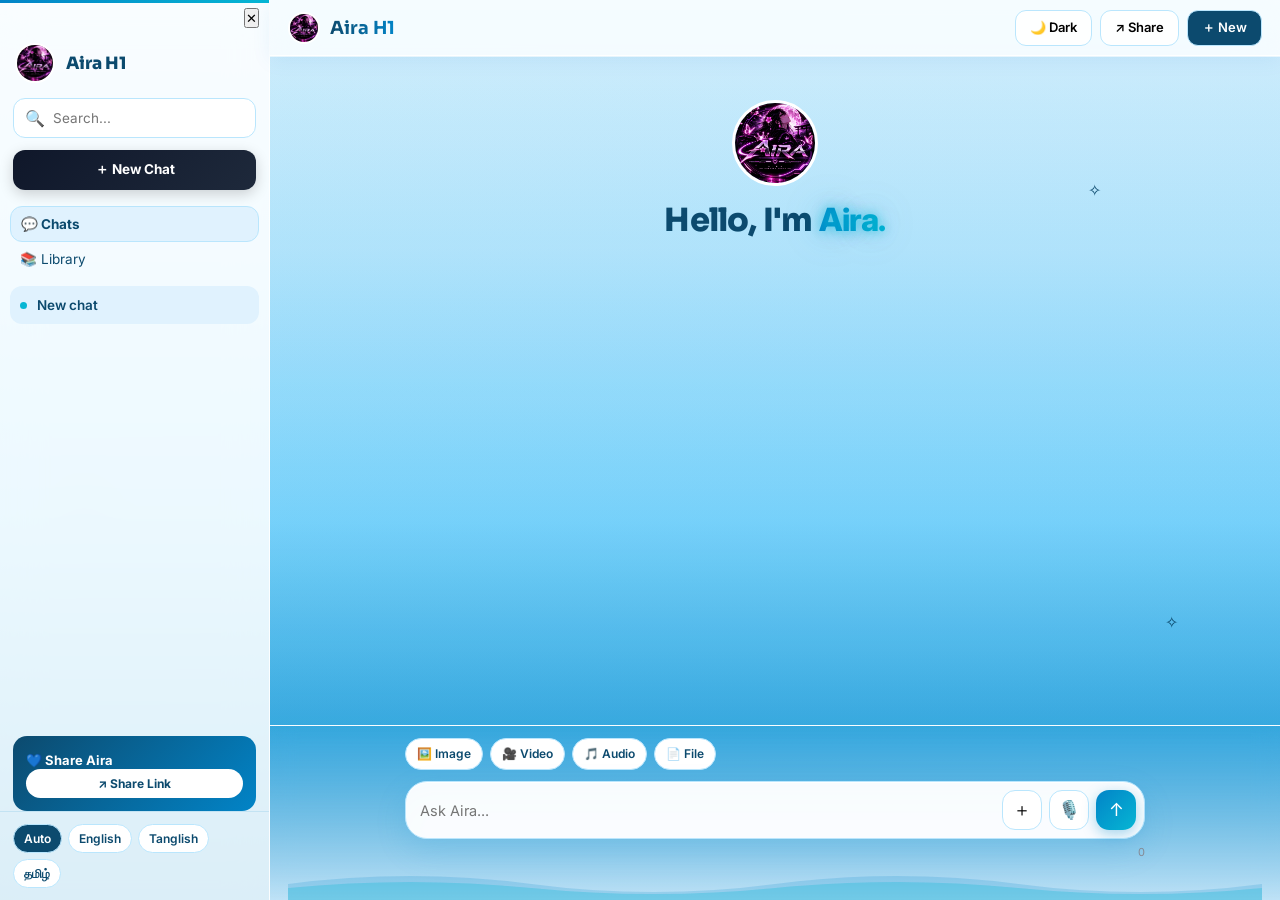
==== commit 7c6f6740: "Add files via upload" ====
--- a/index.html
+++ b/index.html
@@ -1,5 +1,5 @@
 <!DOCTYPE html><html lang="en"><head><meta charset="UTF-8"><meta name="viewport" content="width=device-width, initial-scale=1.0"><title>Aira H1 - Your AI Friend</title>
-<meta name="description" content="Aira H1 - Tamil + English AI Friend"><meta name="theme-color" content="#0284C7">
+<meta name="description" content="Aira H1 - Tamil + English AI Friend"><meta name="theme-color" content="#0284C7"><meta name="apple-mobile-web-app-capable" content="yes"><meta name="apple-mobile-web-app-status-bar-style" content="black-translucent"><meta name="mobile-web-app-capable" content="yes">
 <link href="https://fonts.googleapis.com/css2?family=Sora:wght@600;700;800&family=Inter:wght@400;500;600;700&display=swap" rel="stylesheet">
 <style>
 *{margin:0;padding:0;box-sizing:border-box;font-family:"Inter",-apple-system,BlinkMacSystemFont,"Segoe UI",Roboto,Helvetica,Arial,sans-serif}
@@ -9,8 +9,8 @@
 body.dark .search,body.dark .new,body.dark .topbtn,body.dark .card,body.dark .bubble,body.dark .input,body.dark .media-bar button,body.dark .bot .lang button{background:rgba(255,255,255,.08);color:#E0F2FE;border-color:rgba(255,255,255,.14)}
 body.dark .top,body.dark .bottom{background:rgba(2,6,23,.78)}
 body.dark .nav button{color:#E0F2FE}body.dark .nav button:hover{background:rgba(255,255,255,.08)}body.dark .nav button.active{background:rgba(6,182,212,.22)}
-body.dark .hist-item{color:#E0F2FE}body.dark .hist-item:hover{background:rgba(255,255,255,.08)}body.dark .hist-item.active{background:rgba(6,182,212,.22)}
-body.dark .card span{color:#CBD5E1}body.dark .msg-actions button{background:rgba(255,255,255,.1);color:#E0F2FE;border-color:rgba(255,255,255,.14)}
+body.dark .hist-item{display:flex;align-items:flex-start;gap:10px;padding:10px 12px;border-radius:12px;cursor:pointer;font-size:13.5px;line-height:1.5;color:#E0F2FE}body.dark .hist-item:hover{background:rgba(255,255,255,.08)}body.dark .hist-item.active{background:rgba(6,182,212,.22)}
+body.dark .card span{color:#CBD5E1}body.dark .msg-actions button{height:26px;min-height:26px;padding:0 11px;border-radius:999px;border:1px solid #BAE6FD;background:#fff;cursor:pointer;font-size:11.5px;font-weight:600;color:#0C4A6E;display:inline-flex;align-items:center;justify-content:center;line-height:1}
 @keyframes floaty{0%,100%{transform:translateY(0)}50%{transform:translateY(-7px)}}
 @keyframes fadeUp{from{opacity:0;transform:translateY(14px)}to{opacity:1;transform:translateY(0)}}
 @keyframes waveMove{from{transform:translateX(0)}to{transform:translateX(-50%)}}
@@ -31,35 +31,106 @@
 .search{display:flex;align-items:center;gap:8px;background:#fff;border:1px solid #BAE6FD;border-radius:12px;padding:9px 11px;margin:0 13px}.search:focus-within{border-color:#0284C7}.search input{border:none;background:transparent;outline:none;flex:1;font-size:13.5px;color:inherit;min-width:0}
 .new{margin:12px 13px;background:linear-gradient(90deg,#0284C7,#06B6D4,#0EA5E9,#0284C7);background-size:300% 100%;animation:gradMove 3s linear infinite;color:#fff;border:none;border-radius:12px;padding:11px;font-size:13.5px;font-weight:700;cursor:pointer}
 .nav{padding:4px 10px}.nav button{display:flex;gap:10px;width:100%;padding:9px 10px;border-radius:12px;border:none;background:transparent;cursor:pointer;font-size:13.5px;color:inherit;text-align:left}.nav button:hover{background:#F0F9FF}.nav button.active{background:#E0F2FE;font-weight:700;border:1px solid #BAE6FD}
-.hist{flex:1;overflow-y:auto;padding:6px 10px;min-height:40px}.hist-item{display:flex;gap:10px;padding:9px 10px;border-radius:12px;cursor:pointer;font-size:13.5px}.hist-item:hover{background:#F0F9FF}.hist-item.active{background:#E0F2FE;font-weight:600}.hist-item .dot{width:7px;height:7px;border-radius:50%;background:#06B6D4;flex-shrink:0;margin-top:6px}.hist-item .txt{flex:1;white-space:nowrap;overflow:hidden;text-overflow:ellipsis;min-width:0}
+.hist{flex:1;overflow-y:auto;padding:6px 10px;min-height:40px}.hist-item{display:flex;align-items:flex-start;gap:10px;padding:10px 12px;border-radius:12px;cursor:pointer;font-size:13.5px;line-height:1.5;display:flex;gap:10px;padding:9px 10px;border-radius:12px;cursor:pointer;font-size:13.5px}.hist-item:hover{background:#F0F9FF}.hist-item.active{background:#E0F2FE;font-weight:600}.hist-item .dot{width:7px;height:7px;min-width:7px;border-radius:50%;background:#06B6D4;flex-shrink:0;margin-top:7px}.hist-item .txt{flex:1;white-space:nowrap;overflow:hidden;text-overflow:ellipsis;min-width:0}
 .bot{border-top:1px solid rgba(2,132,199,.12);padding:12px 13px}.bot .lang{display:flex;gap:6px;flex-wrap:wrap}.bot .lang button{background:#fff;border:1px solid #BAE6FD;padding:6px 10px;border-radius:999px;cursor:pointer;font-size:12px;font-weight:600;color:inherit}.bot .lang button.active{background:#0C4A6E;color:#fff}
 .share-box{margin:10px 13px 0;background:linear-gradient(135deg,#0C4A6E,#0284C7);border-radius:14px;padding:13px;color:#fff;position:relative;overflow:hidden;flex-shrink:0}.share-box::after{content:"";position:absolute;top:0;left:-100%;width:60%;height:100%;background:linear-gradient(90deg,transparent,rgba(255,255,255,.25),transparent);transform:skewX(-15deg)}.share-box:hover::after{animation:shine .8s ease}.share-box b{font-size:13px}.share-box p{font-size:11.5px;opacity:.85;margin:3px 0 9px}.share-box button{background:#fff;color:#0C4A6E;border:none;padding:7px 11px;border-radius:999px;cursor:pointer;font-size:12px;font-weight:700;width:100%}
 main{flex:1;display:flex;flex-direction:column;min-width:0;height:100vh;position:relative;z-index:3}
-.top{height:56px;min-height:56px;border-bottom:1px solid rgba(255,255,255,.9);display:flex;align-items:center;gap:10px;padding:0 18px;background:rgba(255,255,255,.8);backdrop-filter:blur(14px);flex-shrink:0}.top img{width:31px;height:31px;border-radius:50%;object-fit:cover;border:2px solid #fff;flex-shrink:0}.top b{font-family:"Sora",sans-serif;font-size:14px;white-space:nowrap;overflow:hidden;text-overflow:ellipsis}.top .right{margin-left:auto;display:flex;gap:8px;flex-shrink:0}.topbtn{height:34px;padding:0 11px;border-radius:10px;border:1px solid #BAE6FD;background:#fff;color:#0C4A6E;cursor:pointer;font-size:13px;font-weight:600;white-space:nowrap}.topbtn.primary{background:#0C4A6E;color:#fff}
-.chat{flex:1;overflow-y:auto;overflow-x:hidden}.center{max-width:740px;margin:0 auto;padding:20px}
+.top{height:56px;min-height:56px;border-bottom:1px solid rgba(255,255,255,.9);display:flex;align-items:center;gap:10px;padding:0 18px;background:rgba(255,255,255,.8);backdrop-filter:blur(14px);flex-shrink:0}.top img{width:32px;height:32px;flex-shrink:0;border-radius:50%;object-fit:cover;border:2px solid #fff;flex-shrink:0}.top b{font-family:"Sora",sans-serif;font-size:14px;white-space:nowrap;overflow:hidden;text-overflow:ellipsis}.top .right{margin-left:auto;display:flex;gap:8px;flex-shrink:0}.topbtn{height:36px;min-height:36px;padding:0 14px;border-radius:11px;border:1px solid #BAE6FD;background:rgba(255,255,255,.9);cursor:pointer;font-size:13px;font-weight:600;display:inline-flex;align-items:center;justify-content:center;gap:6px;line-height:1;white-space:nowrap}.topbtn.primary{background:#0C4A6E;color:#fff}
+.chat{flex:1;overflow-y:auto;overflow-x:hidden;scroll-behavior:smooth}.center{max-width:780px;margin:0 auto;padding:20px 18px;max-width:740px;margin:0 auto;padding:20px}
 .hero{text-align:center;padding:24px 0 6px;animation:fadeUp .6s ease}.hero img{width:86px;height:86px;border-radius:50%;object-fit:cover;animation:floaty 3s infinite,glowOcean 2.5s infinite;border:3px solid #fff}.hero h1{font-family:"Sora",sans-serif;font-size:37px;font-weight:800;letter-spacing:-.5px;margin:13px 0 0;line-height:1.15}.hero h1 span{background:linear-gradient(90deg,#0284C7,#06B6D4,#0EA5E9,#0284C7);background-size:300% 100%;animation:gradMove 4s linear infinite;-webkit-background-clip:text;-webkit-text-fill-color:transparent}.hero .heart{font-size:13px;margin-top:8px;color:#475569}.hero .heart b{color:#E11D48;animation:heartBeat 1.6s infinite;display:inline-block}
 .try{display:flex;gap:8px;justify-content:center;margin:13px 0 0;flex-wrap:wrap}.try button{background:rgba(255,255,255,.9);border:1px solid #BAE6FD;padding:7px 12px;border-radius:999px;cursor:pointer;font-size:12.5px;font-weight:600;color:#0C4A6E}.try button:hover{border-color:#0284C7}
 .grid{display:grid;grid-template-columns:1fr 1fr;gap:12px;margin-top:18px;text-align:left}.card{background:rgba(255,255,255,.92);border:1px solid rgba(255,255,255,.9);border-radius:18px;padding:17px;cursor:pointer;position:relative;overflow:hidden;box-shadow:0 6px 18px rgba(2,132,199,.08)}.card::after{content:"";position:absolute;top:0;left:-100%;width:60%;height:100%;background:linear-gradient(90deg,transparent,rgba(255,255,255,.8),transparent);transform:skewX(-15deg)}.card:hover::after{animation:shine .7s ease}.card:hover{transform:translateY(-3px);border-color:#06B6D4}.card b{display:block;margin:9px 0 2px;font-size:13.5px}.card span{font-size:12.5px;color:#64748B}
-.msg{display:flex;gap:11px;margin:15px 0;animation:fadeUp .3s ease;min-width:0}.msg.user{justify-content:flex-end}.msg .av{width:34px;height:34px;border-radius:50%;object-fit:cover;border:2px solid #fff;flex-shrink:0}.bubble{background:rgba(255,255,255,.95);border:1px solid rgba(255,255,255,.9);padding:12px 15px;border-radius:17px;max-width:82%;min-width:0;line-height:1.65;font-size:14.5px;white-space:pre-wrap;word-break:break-word;overflow-wrap:anywhere;box-shadow:0 4px 14px rgba(2,132,199,.07);animation:popIn .25s ease}.msg.user .bubble{background:linear-gradient(135deg,#0284C7,#06B6D4);color:#fff;border:none}.bubble img{max-width:100%;height:auto;border-radius:12px;display:block;margin-top:6px}.bubble video{max-width:100%;border-radius:12px;display:block;margin-top:6px}.bubble audio{width:100%;margin-top:6px;max-width:320px}.bubble .file{margin-top:6px;background:rgba(0,0,0,.06);padding:9px 11px;border-radius:11px;font-size:13px;display:flex;gap:8px;align-items:center;word-break:break-all}.msg-actions{display:flex;gap:6px;margin-top:7px;flex-wrap:wrap}.msg-actions button{background:#fff;border:1px solid #BAE6FD;padding:5px 10px;border-radius:999px;cursor:pointer;font-size:11px;font-weight:600;color:#0C4A6E}
+.msg{display:flex;gap:11px;margin:15px 0;animation:fadeUp .3s ease;min-width:0}.msg.user{justify-content:flex-end}.msg .av{width:34px;height:34px;margin-top:2px;border-radius:50%;object-fit:cover;border:2px solid #fff;flex-shrink:0}.bubble{background:rgba(255,255,255,.95);border:1px solid rgba(255,255,255,.9);padding:13px 16px;border-radius:17px;max-width:82%;width:fit-content;max-width:82%;line-height:1.6;font-size:14.5px;white-space:pre-wrap;word-break:normal;overflow-wrap:break-word;box-shadow:0 4px 14px rgba(2,132,199,.07);animation:popIn .25s ease}.msg.user{justify-content:flex-end}.msg.user>div{display:flex;flex-direction:column;align-items:flex-end;min-width:0;max-width:82%;flex-shrink:0}.msg.user .bubble{background:linear-gradient(135deg,#0284C7,#06B6D4);color:#fff;border:none;width:fit-content;max-width:100%;word-break:normal;overflow-wrap:break-word;white-space:pre-wrap}.bubble img{max-width:100%;height:auto;border-radius:12px;display:block;margin-top:6px}.bubble video{max-width:100%;border-radius:12px;display:block;margin-top:6px}.bubble audio{width:100%;margin-top:6px;max-width:320px}.bubble .file{margin-top:6px;background:rgba(0,0,0,.06);padding:9px 11px;border-radius:11px;font-size:13px;display:flex;gap:8px;align-items:center;word-break:break-word}.msg-actions{display:flex;gap:6px;margin-top:7px;flex-wrap:wrap}.msg-actions button{background:#fff;border:1px solid #BAE6FD;padding:5px 10px;border-radius:999px;cursor:pointer;font-size:11px;font-weight:600;color:#0C4A6E}
 .typing{display:flex;gap:4px;padding:12px 15px;background:rgba(255,255,255,.95);border-radius:17px;width:fit-content}.typing span{width:7px;height:7px;border-radius:50%;background:#0284C7;animation:typingDot 1.1s infinite}.typing span:nth-child(2){animation-delay:.15s;background:#06B6D4}.typing span:nth-child(3){animation-delay:.3s;background:#0EA5E9}
 .bottom{padding:12px 18px 0;border-top:1px solid rgba(255,255,255,.9);background:rgba(255,255,255,.8);backdrop-filter:blur(14px);flex-shrink:0}.wrap{max-width:740px;margin:0 auto}
-.media-bar{display:flex;gap:7px;margin-bottom:9px;flex-wrap:wrap}.media-bar button{background:#fff;border:1px solid #BAE6FD;padding:7px 11px;border-radius:999px;cursor:pointer;font-size:12px;font-weight:600;color:#0C4A6E}.media-bar button:hover{border-color:#0284C7}
-.preview{display:none;gap:8px;margin-bottom:9px;flex-wrap:wrap}.preview.show{display:flex}.preview img{width:72px;height:72px;border-radius:12px;object-fit:cover;border:2px solid #fff}.preview .p-item{position:relative}.preview .p-close{position:absolute;top:-6px;right:-6px;width:20px;height:20px;border-radius:50%;background:#0C4A6E;color:#fff;border:none;cursor:pointer;font-size:11px;line-height:1}
-.input{background:#fff;border:1px solid #BAE6FD;border-radius:17px;padding:8px 8px 8px 14px;display:flex;gap:7px;align-items:center;box-shadow:0 8px 22px rgba(2,132,199,.12);min-width:0}.input:focus-within{border-color:#0284C7;box-shadow:0 0 0 3px rgba(2,132,199,.12)}.input input{flex:1;border:none;background:transparent;outline:none;font-size:14.5px;padding:7px 0;color:inherit;min-width:0}.tool{width:38px;height:38px;min-width:38px;border-radius:12px;border:1px solid #BAE6FD;background:#fff;color:#0C4A6E;cursor:pointer;display:flex;align-items:center;justify-content:center;font-size:17px}.tool:hover{transform:scale(1.05)}.tool.send{background:linear-gradient(135deg,#0284C7,#06B6D4);color:#fff;border:none}
+.media-bar{display:flex;gap:7px;margin-bottom:9px;flex-wrap:nowrap;overflow-x:auto;scrollbar-width:none;padding-bottom:2px}.media-bar::-webkit-scrollbar{display:none}.media-bar button{height:32px;min-height:32px;padding:0 12px;border-radius:999px;border:1px solid #BAE6FD;background:#fff;cursor:pointer;font-size:12.5px;font-weight:600;display:inline-flex;align-items:center;justify-content:center;gap:5px;line-height:1;white-space:nowrap}.media-bar button{background:#fff;border:1px solid #BAE6FD;padding:7px 11px;border-radius:999px;cursor:pointer;font-size:12px;font-weight:600;color:#0C4A6E}.media-bar button:hover{border-color:#0284C7}
+.preview{display:none;gap:8px;margin-bottom:9px;flex-wrap:wrap}.preview.show{display:flex}.preview img{width:72px;height:72px;border-radius:12px;object-fit:cover;border:2px solid #fff}.preview .p-item{position:relative}.preview .p-close{position:absolute;top:-6px;right:-6px;width:24px;height:24px;border-radius:50%;background:#0C4A6E;display:flex;align-items:center;justify-content:center;color:#fff;border:none;cursor:pointer;font-size:11px;line-height:1}
+.input{background:#fff;border:1px solid #BAE6FD;border-radius:17px;padding:8px 8px 8px 14px;display:flex;gap:7px;align-items:center;box-shadow:0 8px 22px rgba(2,132,199,.12);min-width:0}.input:focus-within{border-color:#0284C7;box-shadow:0 0 0 3px rgba(2,132,199,.12)}.input input{flex:1;border:none;background:transparent;outline:none;font-size:14.5px;padding:7px 0;color:inherit;min-width:0}.tool{width:40px;height:40px;min-width:40px;border-radius:13px;border:1px solid #BAE6FD;background:#fff;cursor:pointer;display:inline-flex;align-items:center;justify-content:center;font-size:18px;line-height:1;padding:0}.tool:hover{transform:scale(1.05)}.tool.send{background:linear-gradient(135deg,#0284C7,#06B6D4);color:#fff;border:none}
 .wave-wrap{height:32px;overflow:hidden;position:relative;margin-top:9px}.wave-track{display:flex;width:200%;animation:waveMove 5s linear infinite}.wave-track svg{width:50%;height:32px;display:block}
-.toast{position:fixed;bottom:90px;left:50%;transform:translateX(-50%) translateY(20px);background:#0C4A6E;color:#fff;padding:10px 16px;border-radius:999px;font-size:13px;font-weight:600;opacity:0;pointer-events:none;transition:.3s;z-index:99;max-width:90vw;text-align:center}.toast.show{opacity:1;transform:translateX(-50%) translateY(0)}
-@media(max-width:820px){aside{display:none}.grid{grid-template-columns:1fr}.hero h1{font-size:28px}.media-bar{overflow-x:auto;flex-wrap:nowrap;scrollbar-width:none}.topbtn{padding:0 9px;font-size:12px}.bubble{max-width:88%}}
+.toast{position:fixed;bottom:96px;left:50%;max-width:88vw;word-break:break-word;transform:translateX(-50%) translateY(20px);background:#0C4A6E;color:#fff;padding:10px 16px;border-radius:999px;font-size:13px;font-weight:600;opacity:0;pointer-events:none;transition:.3s;z-index:99;max-width:90vw;text-align:center}.toast.show{opacity:1;transform:translateX(-50%) translateY(0)}
+@media(max-width:820px){aside{display:none}.grid{grid-template-columns:1fr}.hero h1{font-size:28px}.media-bar{overflow-x:auto;flex-wrap:nowrap;scrollbar-width:none}.topbtn{padding:0 9px;font-size:12px}.bubble{max-width:88%;width:fit-content}.top{padding:0 10px;gap:6px}.top b{font-size:13px}}
+
+/* IMPROVE - Same design, smoother */
+.bubble{transition:transform .15s ease, box-shadow .15s ease}
+.bubble:hover{transform:translateY(-1px);box-shadow:0 6px 18px rgba(2,132,199,.12)}
+.msg-actions button{transition:.15s}.msg-actions button:hover{background:#E0F2FE;border-color:#0284C7}
+.quick button{transition:.15s}.quick button:hover{transform:translateY(-2px)}
+#scrollDownBtn{position:absolute;right:18px;bottom:148px;width:40px;height:40px;border-radius:50%;background:#fff;border:1px solid #BAE6FD;box-shadow:0 4px 14px rgba(2,132,199,.2);cursor:pointer;font-size:16px;display:none;z-index:20;align-items:center;justify-content:center}
+#stopBtn{display:none;background:#FEE2E2!important;border-color:#FECACA!important;color:#B91C1C!important}
+.charCount{font-size:11px;color:#8A8A93;margin-left:auto}
+.hist-item:hover .hist-del{opacity:1}.hist-del:hover{background:#FEE2E2}.card:active{transform:scale(.98)}.try button:active{transform:scale(.97)}body.dark #emojiBox{background:#1A1A1A!important;border-color:rgba(255,255,255,.14)!important}@media(max-width:820px){.wave-wrap{height:22px}.wave-track svg{height:22px}}
+/* LATEST UI - Modern Glass + Premium */
+.top{backdrop-filter:blur(20px) saturate(1.4);-webkit-backdrop-filter:blur(20px) saturate(1.4);box-shadow:0 1px 0 rgba(255,255,255,.6),0 4px 20px rgba(2,132,199,.08)}
+.top b{background:linear-gradient(90deg,#0C4A6E,#0284C7);-webkit-background-clip:text;-webkit-text-fill-color:transparent;background-clip:text}
+.hero-card,.card{background:rgba(255,255,255,.92);backdrop-filter:blur(16px);-webkit-backdrop-filter:blur(16px);border:1px solid rgba(255,255,255,.9);box-shadow:0 8px 28px rgba(2,132,199,.10),inset 0 1px 0 rgba(255,255,255,.9)}
+.hero h1{letter-spacing:-.8px;line-height:1.08}
+.hero h1 span{background:linear-gradient(90deg,#0284C7,#06B6D4,#0EA5E9,#0284C7);background-size:300% 100%;animation:gradMove 5s linear infinite;-webkit-background-clip:text;-webkit-text-fill-color:transparent}
+.bubble{box-shadow:0 4px 16px rgba(2,132,199,.08),0 1px 3px rgba(0,0,0,.04)}
+.msg.user .bubble{background:linear-gradient(135deg,#0284C7,#06B6D4,#0EA5E9);box-shadow:0 6px 18px rgba(2,132,199,.28)}
+.input{backdrop-filter:blur(16px);-webkit-backdrop-filter:blur(16px);background:rgba(255,255,255,.95);box-shadow:0 12px 32px rgba(2,132,199,.14),inset 0 1px 0 rgba(255,255,255,.9);border-radius:22px}
+.input:focus-within{box-shadow:0 0 0 3px rgba(6,182,212,.18),0 12px 32px rgba(2,132,199,.14)}
+.tool.send{background:linear-gradient(135deg,#0284C7,#06B6D4)!important;box-shadow:0 4px 14px rgba(2,132,199,.35)}
+.tool.send:hover{transform:translateY(-1px);box-shadow:0 6px 18px rgba(2,132,199,.45)}
+.new{background:linear-gradient(135deg,#0F172A,#1E293B)!important;box-shadow:0 4px 14px rgba(0,0,0,.18)}
+.chip-row button{transition:.15s}.chip-row button.active{box-shadow:0 4px 12px rgba(2,132,199,.25)}
+.msg-actions button{backdrop-filter:blur(8px)}
+::-webkit-scrollbar{width:5px;height:5px}::-webkit-scrollbar-thumb{background:rgba(2,132,199,.25);border-radius:999px}::-webkit-scrollbar-track{background:transparent}
+.bottom{background:linear-gradient(180deg,transparent,rgba(224,242,254,.85));backdrop-filter:blur(12px);-webkit-backdrop-filter:blur(12px)}
+@media(max-width:820px){.hero img{width:72px;height:72px}.hero h1{font-size:26px}.input{border-radius:20px;padding:7px 7px 7px 12px}}
+body.dark .hero-card,body.dark .card,body.dark .input{ background:rgba(15,23,42,.85)!important; border-color:rgba(255,255,255,.10)!important; box-shadow:0 8px 28px rgba(0,0,0,.30)!important } body.dark .top{ background:rgba(2,6,23,.80)!important } 
+/* NEW Animation + Effects */
+@keyframes auroraMove{0%{background-position:0% 50%}50%{background-position:100% 50%}100%{background-position:0% 50%}}
+@keyframes rippleEffect{0%{transform:scale(0);opacity:.6}100%{transform:scale(2.5);opacity:0}}
+@keyframes shimmer{0%{background-position:-200% 0}100%{background-position:200% 0}}
+@keyframes bounceIn{0%{transform:scale(.8);opacity:0}60%{transform:scale(1.05);opacity:1}100%{transform:scale(1)}}
+@keyframes glowPulse{0%,100%{box-shadow:0 0 12px rgba(6,182,212,.3)}50%{box-shadow:0 0 24px rgba(6,182,212,.6)}}
+@keyframes floatSlow{0%,100%{transform:translateY(0) rotate(0deg)}50%{transform:translateY(-8px) rotate(1deg)}}
+@keyframes confettiFall{0%{transform:translateY(-10px) rotate(0deg);opacity:1}100%{transform:translateY(100vh) rotate(360deg);opacity:0}}
+body::before{content:"";position:fixed;inset:0;pointer-events:none;z-index:0;background:linear-gradient(120deg,rgba(6,182,212,.06),rgba(14,165,233,.06),rgba(192,38,211,.04));background-size:300% 300%;animation:auroraMove 12s ease infinite}
+.hero img{animation:floatSlow 4s ease-in-out infinite,glowPulse 3s ease-in-out infinite}
+.bubble{animation:popIn .25s ease,bounceIn .3s ease}
+.msg.user .bubble{animation:popIn .25s ease}
+.card{position:relative;overflow:hidden}.card::after{content:"";position:absolute;top:0;left:-100%;width:60%;height:100%;background:linear-gradient(90deg,transparent,rgba(255,255,255,.6),transparent);transform:skewX(-15deg)}.card:hover::after{animation:shimmer 1s ease}
+.topbtn,.tool,.new{position:relative;overflow:hidden}.topbtn:active,.tool:active,.new:active{transform:scale(.96)}
+.topbtn::after,.tool::after{content:"";position:absolute;width:10px;height:10px;border-radius:50%;background:rgba(6,182,212,.4);transform:scale(0);pointer-events:none}
+.input{transition:.25s}.input:focus-within{animation:glowPulse 2s ease-in-out infinite}
+.hero h1 span{animation:gradMove 4s linear infinite}
+.bubbles span{animation:bubbleUp linear infinite,floatSlow 3s ease-in-out infinite}
+.sparkles i{animation:sparkle 2.5s ease-in-out infinite}
+#confetti{position:fixed;inset:0;pointer-events:none;z-index:999;overflow:hidden}
+#confetti span{position:absolute;top:-10px;width:8px;height:12px;border-radius:2px;animation:confettiFall 2.5s ease-in forwards}
+@media(max-width:820px){aside{transform:translateX(-110%);transition:transform .28s ease,visibility .28s;visibility:hidden} aside.open{display:flex!important;position:fixed!important;left:0!important;top:0!important;bottom:0!important;z-index:99!important;box-shadow:20px 0 40px rgba(0,0,0,.25)!important;transform:translateX(0)!important;visibility:visible!important} #sidebarOverlay{display:none;position:fixed;inset:0;background:rgba(0,0,0,.45);z-index:98;backdrop-filter:blur(2px)} #sidebarOverlay.show{display:block} .sidebar-close{display:none;width:32px;height:32px;border-radius:50%;border:1px solid #BAE6FD;background:#fff;cursor:pointer;font-size:16px;flex-shrink:0} @media(max-width:820px){.sidebar-close{display:flex;align-items:center;justify-content:center}}} .hamburger{display:none;z-index:10;position:relative;width:36px;height:36px;min-width:36px;border-radius:10px;border:1px solid #BAE6FD;background:#fff;cursor:pointer;font-size:18px}@media(max-width:820px){.hamburger{display:flex;align-items:center;justify-content:center}}body.dark::before{background:linear-gradient(120deg,rgba(6,182,212,.08),rgba(2,132,199,.08),rgba(192,38,211,.05))!important}#emojiBox{max-height:128px;padding:12px;border-radius:16px;overflow-y:auto}body{-webkit-font-smoothing:antialiased;-moz-osx-font-smoothing:grayscale;text-rendering:optimizeLegibility} img{-webkit-user-drag:none} button{-webkit-tap-highlight-color:transparent} input{-webkit-appearance:none}
+/* AIRA TEXT GLOW */
+#greet span{color:#0284C7;text-shadow:0 0 12px rgba(6,182,212,.65),0 0 28px rgba(6,182,212,.35),0 0 44px rgba(14,165,233,.25);animation:airaGlow 2.4s ease-in-out infinite}
+@keyframes airaGlow{0%,100%{text-shadow:0 0 10px rgba(6,182,212,.55),0 0 22px rgba(6,182,212,.30)}50%{text-shadow:0 0 18px rgba(6,182,212,.90),0 0 38px rgba(6,182,212,.55),0 0 60px rgba(14,165,233,.35)}}
+.msg:not(.user) .bubble{position:relative;box-shadow:0 4px 16px rgba(2,132,199,.10),0 0 18px rgba(6,182,212,.12)}
+.msg:not(.user) .bubble::before{content:"";position:absolute;inset:-1px;border-radius:inherit;padding:1px;background:linear-gradient(120deg,rgba(6,182,212,.5),rgba(255,255,255,.9),rgba(14,165,233,.5));-webkit-mask:linear-gradient(#fff 0 0) content-box,linear-gradient(#fff 0 0);-webkit-mask-composite:xor;mask-composite:exclude;pointer-events:none;opacity:.7}
+.msg:not(.user) .av{box-shadow:0 0 0 2px #fff,0 0 14px rgba(6,182,212,.6);animation:airaGlow 2.4s ease-in-out infinite}
+.msg{opacity:1!important;visibility:visible!important} #msgs{opacity:1!important}
+/* AUTO SIZE RECOGNITION - Phone / Tablet / Desktop - Auto */
+:root{--aira-fs:14.5px;--aira-pad:18px;--aira-bubble:82%}
+body[data-device="mobile"]{--aira-fs:14px;--aira-pad:12px;--aira-bubble:88%}
+body[data-device="tablet"]{--aira-fs:15px;--aira-pad:16px;--aira-bubble:80%}
+body[data-device="desktop"]{--aira-fs:15px;--aira-pad:20px;--aira-bubble:78%}
+body[data-device="large"]{--aira-fs:15.5px;--aira-pad:24px;--aira-bubble:72%}
+.msg .bubble{font-size:var(--aira-fs)}
+.chat{padding-left:var(--aira-pad);padding-right:var(--aira-pad)}
+#greet{font-size:clamp(22px,5vw,32px)}
+.top b{font-size:clamp(15px,2.5vw,18px)}
+@media(max-width:360px){.topbtn{padding:0 8px;font-size:11.5px}.top{padding:10px 10px}.media-bar button{padding:0 9px;font-size:11.5px}.msg .bubble{padding:11px 13px}}
+@media(min-width:821px) and (max-width:1100px){aside{width:240px;min-width:240px}.center{max-width:680px}}
+@media(min-width:1400px){.center{max-width:900px} aside{width:300px;min-width:300px}}
 </style></head><body>
-<div class="bubbles" aria-hidden="true"><span></span><span></span><span></span><span></span><span></span><span></span><span></span><span></span></div><div class="sparkles" aria-hidden="true"><i>✦</i><i>✧</i><i>✦</i><i>✧</i></div>
-<aside><div class="brand"><img class="aira-logo" src="" alt="Aira"><div><b>Aira H1</b><small>Ocean AI</small></div></div>
-<div class="search"><span aria-hidden="true">🔍</span><input id="searchBox" placeholder="Search..." autocomplete="off" oninput="renderHist()"></div><button class="new" type="button" onclick="newChat()">＋ New Chat</button>
-<div class="nav"><button type="button" class="active">💬 Chats</button><button type="button" onclick="startVoice()">🎙️ Voice</button><button type="button" onclick="ask('Imagine an ocean city')">✨ Imagine</button><button type="button" onclick="showLibrary()">📚 Library</button></div>
+<div id="confetti"></div><div class="bubbles" aria-hidden="true"><span></span><span></span><span></span><span></span><span></span><span></span><span></span><span></span></div><div class="sparkles" aria-hidden="true"><i>✦</i><i>✧</i><i>✦</i><i>✧</i></div>
+<div id="sidebarOverlay" onclick="closeSidebar()"></div><aside id="sidebar"><div style="display:flex;justify-content:flex-end;padding:8px 10px 0 0"><button class="sidebar-close" type="button" onclick="closeSidebar()" title="Close">✕</button></div><div class="brand"><img class="aira-logo" src="" alt="Aira"><div><b>Aira H1</b></div></div>
+<div class="search"><span aria-hidden="true">🔍</span><input id="searchBox" aria-label="Search chats" placeholder="Search..." autocomplete="off" oninput="renderHist()"></div><button class="new" type="button" onclick="newChat()">＋ New Chat</button>
+<div class="nav"><button type="button" class="active">💬 Chats</button><button type="button" onclick="showLibrary()">📚 Library</button></div>
 <div class="hist"><div id="hist"></div></div>
-<div class="share-box"><b>💙 Share Aira</b><p>Friends ku anuppu - Free!</p><button type="button" onclick="shareSite()">↗ Share Link</button></div>
+<div class="share-box"><b>💙 Share Aira</b><button type="button" onclick="shareSite()">↗ Share Link</button></div>
 <div class="bot"><div class="lang"><button type="button" data-lang="auto" class="active" onclick="setLang('auto')">Auto</button><button type="button" data-lang="english" onclick="setLang('english')">English</button><button type="button" data-lang="tanglish" onclick="setLang('tanglish')">Tanglish</button><button type="button" data-lang="tamil" onclick="setLang('tamil')">தமிழ்</button></div></div></aside>
-<main><div class="top"><img class="aira-logo" src="" alt="Aira"><b>Aira H1</b><div class="right"><button class="topbtn" type="button" onclick="toggleDark()">🌙 Dark</button><button class="topbtn" type="button" onclick="shareSite()">↗ Share</button><button class="topbtn primary" type="button" onclick="newChat()">＋ New</button></div></div>
-<div class="chat" id="chat"><div class="center"><div class="hero" id="hero"><img class="aira-logo" src="" alt="Aira"><h1 id="greet">Hello, I'm <span>Aira.</span></h1><div class="heart">Made with <b>❤️</b> for you</div><div class="try"><button type="button" onclick="ask('Oru Katha Sollu')">📖 Try Katha</button><button type="button" onclick="ask('Thirukkural na enna?')">📚 Try Thirukkural</button><button type="button" onclick="ask('Imagine an ocean city')">🌊 Try Imagine</button></div><div class="grid" id="chips"></div></div><div id="msgs"></div><div id="typingWrap"></div></div></div>
-<div class="bottom"><div class="wrap"><div class="media-bar"><button type="button" onclick="pickMedia('image')">🖼️ Image</button><button type="button" onclick="pickMedia('video')">🎥 Video</button><button type="button" onclick="pickMedia('audio')">🎵 Audio</button><button type="button" onclick="pickMedia('file')">📄 File</button><button type="button" onclick="startVoice()">🎙️ Voice</button><button type="button" onclick="toggleEmoji()">😊 Emoji</button><button type="button" onclick="ask('Imagine an ocean city')">✨ Imagine</button><button type="button" onclick="toggleDark()">🌙 Dark</button></div><div class="preview" id="preview"></div><div id="emojiBox" style="display:none;background:#fff;border:1px solid #BAE6FD;border-radius:14px;padding:10px;margin-bottom:9px;font-size:20px;line-height:1.8"></div><div class="input"><input id="inp" placeholder="Ask Aira..." autocomplete="off" onkeydown="if(event.key==='Enter'&&!event.shiftKey){event.preventDefault();send()}"><button class="tool" type="button" title="Attach" onclick="document.getElementById('fileInput').click()">＋</button><button class="tool" type="button" title="Voice" onclick="startVoice()">🎙️</button><button class="tool send" type="button" title="Send" onclick="send()">↑</button></div><input type="file" id="fileInput" hidden onchange="onFile(this)"></div><div class="wave-wrap"><div class="wave-track"><svg viewBox="0 0 600 32" preserveAspectRatio="none" aria-hidden="true"><path d="M0 16 Q 75 0 150 16 T 300 16 T 450 16 T 600 16 L 600 32 L 0 32 Z" fill="#0284C7" fill-opacity=".18"/><path d="M0 20 Q 75 8 150 20 T 300 20 T 450 20 T 600 20 L 600 32 L 0 32 Z" fill="#06B6D4" fill-opacity=".28"/></svg><svg viewBox="0 0 600 32" preserveAspectRatio="none" aria-hidden="true"><path d="M0 16 Q 75 0 150 16 T 300 16 T 450 16 T 600 16 L 600 32 L 0 32 Z" fill="#0284C7" fill-opacity=".18"/><path d="M0 20 Q 75 8 150 20 T 300 20 T 450 20 T 600 20 L 600 32 L 0 32 Z" fill="#06B6D4" fill-opacity=".28"/></svg></div></div></div></main>
+<main><div class="top"><button class="hamburger" type="button" id="hamburgerBtn" onclick="toggleSidebar()" title="Menu">☰</button><img class="aira-logo" src="" alt="Aira"><b>Aira H1</b><div class="right"><button class="topbtn" type="button" onclick="toggleDark()">🌙 Dark</button><button class="topbtn" type="button" onclick="shareSite()">↗ Share</button><button class="topbtn primary" type="button" onclick="newChat()">＋ New</button></div></div>
+<div class="chat" id="chat"><div class="center"><div class="hero" id="hero"><img class="aira-logo" src="" alt="Aira"><h1 id="greet">Hello, I'm <span>Aira.</span></h1><div class="try"></div><div class="grid" id="chips"></div></div><div id="msgs" aria-live="polite"></div><div id="typingWrap"></div></div></div>
+<button id="scrollDownBtn" type="button" onclick="scrollToBottom()" title="Down">↓</button><div class="bottom"><div class="wrap"><div class="media-bar"><button type="button" onclick="pickMedia('image')">🖼️ Image</button><button type="button" onclick="pickMedia('video')">🎥 Video</button><button type="button" onclick="pickMedia('audio')">🎵 Audio</button><button type="button" onclick="pickMedia('file')">📄 File</button></div><div class="preview" id="preview"></div><div class="input"><input id="inp" aria-label="Ask Aira" title="Ask Aira" placeholder="Ask Aira... Infinite • Copy Paste..." autocomplete="off" onkeydown="if(event.key==='Enter'&&!event.shiftKey){event.preventDefault();send()}"><button class="tool" type="button" title="Attach" onclick="document.getElementById('fileInput').click()">＋</button><button class="tool" type="button" title="Voice" onclick="startVoice()">🎙️</button><button id="stopBtn" type="button" onclick="stopTyping()">⏹ Stop</button><button class="tool send" type="button" title="Send" onclick="send()" id="sendBtn">↑</button></div><div style="display:flex;justify-content:space-between;font-size:11px;color:#8A8A93;margin-top:6px"><span></span><span id="charCount" class="charCount">0</span></div><input type="file" id="fileInput" hidden onchange="onFile(this)"></div><div class="wave-wrap"><div class="wave-track"><svg viewBox="0 0 600 32" preserveAspectRatio="none" aria-hidden="true"><path d="M0 16 Q 75 0 150 16 T 300 16 T 450 16 T 600 16 L 600 32 L 0 32 Z" fill="#0284C7" fill-opacity=".18"/><path d="M0 20 Q 75 8 150 20 T 300 20 T 450 20 T 600 20 L 600 32 L 0 32 Z" fill="#06B6D4" fill-opacity=".28"/></svg><svg viewBox="0 0 600 32" preserveAspectRatio="none" aria-hidden="true"><path d="M0 16 Q 75 0 150 16 T 300 16 T 450 16 T 600 16 L 600 32 L 0 32 Z" fill="#0284C7" fill-opacity=".18"/><path d="M0 20 Q 75 8 150 20 T 300 20 T 450 20 T 600 20 L 600 32 L 0 32 Z" fill="#06B6D4" fill-opacity=".28"/></svg></div></div></div></main>
 <div class="toast" id="toast" role="status">Copied!</div>
 <script>
 (function(){
@@ -73,43 +144,110 @@
 function toast(msg){var t=document.getElementById("toast"); if(!t) return; t.textContent=msg; t.classList.add("show"); clearTimeout(t._h); t._h=setTimeout(function(){t.classList.remove("show")},2200)}
 window.toast=toast;
 function safeSave(){try{
-  // FIX: Media base64 is huge - do NOT save media to localStorage, else QuotaExceeded + chat lost. Save only text.
-  var toSave=chats.map(function(c){return {id:c.id,title:c.title,msgs:c.msgs.map(function(m){return {who:m.who,text:m.text}})}});
-  localStorage.setItem("aira_chats",JSON.stringify(toSave));
-  localStorage.setItem("aira_lang",saved);
+ // FIX: Media base64 is huge - do NOT save media to localStorage, else QuotaExceeded + chat lost. Save only text.
+ var toSave=chats.map(function(c){return {id:c.id,title:c.title,msgs:c.msgs.map(function(m){return {who:m.who,text:m.text}})}});
+ localStorage.setItem("aira_chats",JSON.stringify(toSave)); try{localStorage.setItem("aira_curId",String(curId))}catch(e){}
+ localStorage.setItem("aira_lang",saved);
 }catch(e){ try{localStorage.removeItem("aira_chats")}catch(_){} }}
 function loadChats(){try{var raw=localStorage.getItem("aira_chats"); if(!raw) return []; var arr=JSON.parse(raw); if(!Array.isArray(arr)) return []; return arr.filter(function(c){return c&&Array.isArray(c.msgs)}).map(function(c){return {id:c.id||Date.now(),title:c.title||"New chat",msgs:c.msgs.filter(function(m){return m&&typeof m.text==="string"})}})}catch(e){return []}}
-var chats=loadChats(); if(!chats.length){chats=[{id:Date.now(),title:"New chat",msgs:[]}]} var curId=chats[0].id; var pendingMedia=[]; var isTyping=false; var typeTimer=null; var emojiOpen=false;
+var chats=loadChats(); if(!chats.length){chats=[{id:Date.now(),title:"New chat",msgs:[]}]} var curId=chats[0].id; try{var _savedCur=localStorage.getItem("aira_curId"); if(_savedCur && chats.some(function(c){return String(c.id)===String(_savedCur)})){curId=Number(_savedCur)}}catch(e){} var pendingMedia=[]; var isTyping=false; var typeTimer=null; var emojiOpen=false;
 function cur(){for(var i=0;i<chats.length;i++){if(chats[i].id===curId){return chats[i]}} var c={id:Date.now(),title:"New chat",msgs:[]}; chats.unshift(c); curId=c.id; return c}
 function toggleDark(){document.body.classList.toggle("dark"); try{localStorage.setItem("aira_dark",document.body.classList.contains("dark")?"1":"0")}catch(e){} toast(document.body.classList.contains("dark")?"Dark Mode On!":"Light Mode On!")} window.toggleDark=toggleDark;
-function shareSite(){var link=location.href; var txt="Aira H1 - En AI Friend! Paaru: "+link; if(navigator.share){navigator.share({title:"Aira H1",text:"Aira H1 - En AI Friend!",url:link}).catch(function(){copyText(txt,"Link Copied!")})} else {copyText(txt,"Link Copied! Friends ku anuppu!")}} window.shareSite=shareSite;
+function shareSite(){var link=location.href; var txt="Aira H1: "+link; if(navigator.share){navigator.share({title:"Aira H1",text:"Aira H1",url:link}).catch(function(){copyText(txt,"Link Copied!")})} else {copyText(txt,"Link Copied!")}} window.shareSite=shareSite;
 function copyText(txt,msg){try{if(navigator.clipboard&&navigator.clipboard.writeText){navigator.clipboard.writeText(txt).then(function(){toast(msg)}).catch(function(){fallbackCopy(txt,msg)})}else{fallbackCopy(txt,msg)}}catch(e){fallbackCopy(txt,msg)}}
-function fallbackCopy(txt,msg){try{var ta=document.createElement("textarea"); ta.value=txt; ta.style.position="fixed"; ta.style.opacity="0"; document.body.appendChild(ta); ta.select(); document.execCommand("copy"); document.body.removeChild(ta); toast(msg)}catch(e){toast("Copy failed - link: "+txt)}}
+function fallbackCopy(txt,msg){try{var ta=document.createElement("textarea"); ta.value=txt; ta.style.position="fixed"; ta.style.opacity="0"; document.body.appendChild(ta); ta.select(); document.execCommand("copy"); document.body.removeChild(ta); toast(msg)}catch(e){toast("Copy failed")}}
 function showLibrary(){toast(chats.length+" chats - Library la irukku")} window.showLibrary=showLibrary;
-var UI={english:{greet:"Hello, I'm ",ph:"Ask Aira...",chips:[["🌊","Imagine","Imagine an ocean city"],["✍️","Write","Write a story"],["📚","Learn","What is Thirukkural?"],["💡","Ideas","Give me ideas"]]},
-tanglish:{greet:"Hello, Naan ",ph:"Aira kitta kelu...",chips:[["🌊","Imagine","Imagine an ocean city"],["✍️","Write","Oru Katha Sollu"],["📚","Learn","Thirukkural na enna?"],["💡","Ideas","Ideas kudu"]]},
-tamil:{greet:"வணக்கம், நான் ",ph:"ஐராவிடம் கேள்...",chips:[["🌊","Imagine","Imagine an ocean city"],["✍️","Write","Oru Katha Sollu"],["📚","Learn","Thirukkural na enna?"],["💡","Ideas","Ideas kudu"]]}};
-function setLang(s){saved=s; lang=s==="auto"?(((navigator.language||"en").toLowerCase().indexOf("ta")===0)?"tanglish":"english"):s; safeSave(); apply(); renderHist(); toast("Language: "+s)} window.setLang=setLang;
+var UI={english:{greet:"Hello, I'm ",ph:"Ask Aira...",chips:[]},
+tanglish:{greet:"Hello, Naan ",ph:"Aira kitta kelu...",chips:[]},
+tamil:{greet:"வணக்கம், நான் ",ph:"ஐராவிடம் கேள்...",chips:[]}};
+function setLang(s){saved=s; try{document.querySelectorAll('.lang button').forEach(function(b){b.classList.toggle('active',b.getAttribute('data-lang')===s)})}catch(e){} lang=s==="auto"?(((navigator.language||"en").toLowerCase().indexOf("ta")===0)?"tanglish":"english"):s; safeSave(); 
+
+function updateSendState(){var inp=document.getElementById("inp"); var btn=document.querySelector(".tool.send"); if(!inp||!btn) return; var has=inp.value.trim().length>0||pendingMedia.length>0; btn.style.opacity=has?"1":"0.55"}
+
+function showConfetti(){try{var c=document.getElementById("confetti"); if(!c) return; c.innerHTML=""; var colors=["#0284C7","#06B6D4","#0EA5E9","#F472B6","#FBBF24","#22C55E"]; for(var i=0;i<24;i++){var s=document.createElement("span"); s.style.left=Math.random()*100+"%"; s.style.background=colors[i%colors.length]; s.style.animationDelay=(Math.random()*0.5)+"s"; s.style.transform="rotate("+Math.random()*360+"deg)"; c.appendChild(s)} setTimeout(function(){c.innerHTML=""},2600)}catch(e){}}
+function addRipple(e){try{var btn=e.currentTarget; var r=document.createElement("span"); r.style.cssText="position:absolute;width:12px;height:12px;border-radius:50%;background:rgba(6,182,212,.4);pointer-events:none;animation:rippleEffect .6s ease-out"; var rect=btn.getBoundingClientRect(); r.style.left=(e.clientX-rect.left-6)+"px"; r.style.top=(e.clientY-rect.top-6)+"px"; btn.style.position="relative"; btn.style.overflow="hidden"; btn.appendChild(r); setTimeout(function(){r.remove()},600)}catch(err){}}
+function toggleSidebar(){try{var a=document.querySelector('aside'); if(!a) return; var willOpen=!a.classList.contains('open'); a.classList.toggle('open',willOpen); var ov=document.getElementById('sidebarOverlay'); if(ov){ov.classList.toggle('show',willOpen)} document.body.classList.toggle('sidebar-open',willOpen); if(willOpen){a.style.display='flex'; a.style.visibility='visible'; a.style.transform='translateX(0)'} else {a.style.transform='translateX(-110%)'; setTimeout(function(){if(!a.classList.contains('open')){a.style.visibility='hidden'}},280)}}catch(e){}} window.toggleSidebar=toggleSidebar; function closeSidebar(){try{var a=document.querySelector('aside'); if(a){a.classList.remove('open'); a.style.transform='translateX(-110%)'; setTimeout(function(){a.style.visibility='hidden'},280)} var ov=document.getElementById('sidebarOverlay'); if(ov){ov.classList.remove('show')} document.body.classList.remove('sidebar-open')}catch(e){}} window.closeSidebar=closeSidebar;
+function scrollToBottom(){var ch=document.getElementById("chat"); if(ch){ch.scrollTop=ch.scrollHeight; var b=document.getElementById("scrollDownBtn"); if(b){b.style.display="none"}}} window.scrollToBottom=scrollToBottom;
+function stopTyping(){if(typeTimer){clearInterval(typeTimer); typeTimer=null; isTyping=false} showTyping(false); toast("Stopped")} window.stopTyping=stopTyping;
+function updateCharCount(){var inp=document.getElementById("inp"); var cc=document.getElementById("charCount"); if(inp&&cc){cc.textContent=inp.value.length}}
+
+try{document.addEventListener("click",function(e){var b=e.target.closest&&e.target.closest("button"); if(b){addRipple({currentTarget:b,clientX:e.clientX,clientY:e.clientY})}})}catch(e){}
+
+try{var _sendBtn=document.querySelector('.tool.send'); if(_sendBtn){_sendBtn.onclick=function(){send()}} var _inp2=document.getElementById('inp'); if(_inp2){_inp2.onkeydown=function(e){if(e.key==='Enter'&&!e.shiftKey){e.preventDefault(); send()}}}}catch(e){}
+window.onerror=function(m){try{console.log('Aira error:',m)}catch(e){}}; 
+try{var _ham=document.querySelector('.hamburger'); if(_ham){_ham.addEventListener('click',function(e){e.preventDefault(); e.stopPropagation(); toggleSidebar()})} var _navBtns=document.querySelectorAll('aside .new, aside .nav button, aside .hist-item'); _navBtns.forEach(function(b){b.addEventListener('click',function(){if(window.innerWidth<=820){setTimeout(closeSidebar,150)}})})}catch(e){}
+apply(); renderHist(); toast("Language: "+s)} window.setLang=setLang;
 function apply(){var u=UI[lang]||UI.english; var g=document.getElementById("greet"); if(g){g.innerHTML=escHtml(u.greet)+"<span>Aira.</span>"} var inp=document.getElementById("inp"); if(inp){inp.placeholder=u.ph} qAll(".lang button").forEach(function(b){b.classList.toggle("active",b.getAttribute("data-lang")===saved)}); var chips=document.getElementById("chips"); if(!chips) return; var h=""; for(var j=0;j<u.chips.length;j++){var c=u.chips[j]; h+='<div class="card" data-q="'+escAttr(c[2])+'"><b>'+escHtml(c[0])+' '+escHtml(c[1])+'</b><span>'+escHtml(c[2])+'</span></div>'} chips.innerHTML=h; qAll(".card").forEach(function(el){el.onclick=function(){ask(el.getAttribute("data-q"))}})}
 function escHtml(s){return String(s==null?"":s).replace(/&/g,"&amp;").replace(/</g,"&lt;").replace(/>/g,"&gt;").replace(/"/g,"&quot;")}
 function escAttr(s){return escHtml(s).replace(/'/g,"&#39;")}
-function renderHist(){var sb=document.getElementById("searchBox"); var f=sb?sb.value.toLowerCase():""; var list=[]; for(var i=0;i<chats.length;i++){var t=((chats[i].title||"")+" "+chats[i].msgs.map(function(m){return m.text||""}).join(" ")).toLowerCase(); if(!f||t.indexOf(f)>-1){list.push(chats[i])}} var hist=document.getElementById("hist"); if(!hist) return; var h=""; for(var j=0;j<list.length;j++){h+='<div class="hist-item '+(list[j].id===curId?"active":"")+'" data-id="'+list[j].id+'"><span class="dot"></span><span class="txt">'+escHtml(list[j].title||"New chat")+'</span></div>'} hist.innerHTML=h||'<div style="font-size:13px;opacity:.6;padding:8px 10px">No chats</div>'; qAll(".hist-item").forEach(function(el){el.onclick=function(){openChat(Number(el.getAttribute("data-id")))}})}
-function renderMsgs(){var c=cur(); var msgsEl=document.getElementById("msgs"); if(!msgsEl) return; msgsEl.innerHTML=""; var hero=document.getElementById("hero"); if(hero){hero.style.display=c.msgs.length?"none":"block"} for(var i=0;i<c.msgs.length;i++){var m=c.msgs[i]; var d=document.createElement("div"); d.className="msg "+(m.who==="user"?"user":""); if(m.who==="aira"){d.innerHTML='<img class="av" src="'+LOGO+'" alt="Aira"><div style="min-width:0;flex:1"><div class="bubble"></div><div class="msg-actions"><button type="button" data-act="copy">Copy</button><button type="button" data-act="speak">🔊 Speak</button><button type="button" data-act="share">Share</button></div></div>'}else{d.innerHTML='<div style="min-width:0"><div class="bubble"></div></div>'} var bub=d.querySelector(".bubble"); bub.textContent=m.text||""; if(m.media){for(var k=0;k<m.media.length;k++){var md=m.media[k]; if(!md) continue; if(md.kind==="image"){var im=document.createElement("img"); im.src=md.url; im.alt=md.name||"Image"; bub.appendChild(im)} else if(md.kind==="video"){var vd=document.createElement("video"); vd.src=md.url; vd.controls=true; vd.playsInline=true; bub.appendChild(vd)} else if(md.kind==="audio"){var au=document.createElement("audio"); au.src=md.url; au.controls=true; bub.appendChild(au)} else {var fd=document.createElement("div"); fd.className="file"; fd.textContent="📄 "+(md.name||"File"); bub.appendChild(fd)}}} (function(idx,el){var btns=el.querySelectorAll("[data-act]"); btns.forEach(function(b){b.onclick=function(){var act=b.getAttribute("data-act"); if(act==="copy"){copyText(cur().msgs[idx].text||"","Copied!")} else if(act==="speak"){speakOne(idx)} else if(act==="share"){shareChat()}}})})(i,d); msgsEl.appendChild(d)} var ch=document.getElementById("chat"); if(ch){ch.scrollTop=ch.scrollHeight}}
+function renderHist(){try{var _hist=document.getElementById('hist'); var _scroll=_hist?_hist.scrollTop:0; var sb=document.getElementById("searchBox"); var f=sb?sb.value.toLowerCase():""; var list=[]; for(var i=0;i<chats.length;i++){var t=((chats[i].title||"")+" "+chats[i].msgs.map(function(m){return m.text||""}).join(" ")).toLowerCase(); if(!f||t.indexOf(f)>-1){list.push(chats[i])}} var hist=document.getElementById("hist"); if(!hist) return; var h=""; for(var j=0;j<list.length;j++){h+='<div class="hist-item '+(list[j].id===curId?"active":"")+'" data-id="'+list[j].id+'"><span class="dot"></span><span class="txt">'+escHtml(list[j].title||"New chat")+'</span><button class="hist-del" type="button" data-del="'+list[j].id+'" title="Delete" style="margin-left:auto;width:20px;height:20px;border-radius:50%;border:none;background:transparent;cursor:pointer;font-size:12px;opacity:0;flex-shrink:0">✕</button></div>'} hist.innerHTML=h||'<div style="font-size:13px; if(_hist){_hist.scrollTop=_scroll}opacity:.6;padding:8px 10px">No chats</div>'; qAll(".hist-item").forEach(function(el){el.onclick=function(){openChat(Number(el.getAttribute("data-id")))}}); qAll("[data-del]").forEach(function(b){b.onclick=function(e){e.stopPropagation(); if(!confirm("Delete this chat?")) return; chats=chats.filter(function(c){return c.id!==Number(b.getAttribute("data-del"))}); if(!chats.length){chats=[{id:Date.now(),title:"New chat",msgs:[]}]} if(curId===Number(b.getAttribute("data-del"))){curId=chats[0].id} safeSave(); renderHist(); renderMsgs(); toast("Chat Deleted")}})}catch(e){} }
+function renderMsgs(){try{var c=cur(); var msgsEl=document.getElementById("msgs"); if(!msgsEl){var _ch=document.getElementById('chat'); if(_ch){msgsEl=document.createElement('div'); msgsEl.id='msgs'; _ch.appendChild(msgsEl)} else return;} msgsEl.innerHTML=""; var hero=document.getElementById("hero"); if(hero){hero.style.display=c.msgs.length?"none":"block"} for(var i=0;i<c.msgs.length;i++){var m=c.msgs[i]; var d=document.createElement("div"); d.className="msg "+(m.who==="user"?"user":""); if(m.who==="aira"){d.innerHTML='<img class="av" src="'+LOGO+'" alt="Aira"><div style="min-width:0;flex:1"><div class="bubble"></div><div class="msg-actions"><button type="button" data-act="copy">Copy</button><button type="button" data-act="speak">Speak</button><button type="button" data-act="share">Share</button></div></div>'}else{d.innerHTML='<div style="min-width:0"><div class="bubble"></div></div>'} var bub=d.querySelector(".bubble"); if(m._id){bub.id=m._id} bub.textContent=m.text||""; if(m.media){for(var k=0;k<m.media.length;k++){var md=m.media[k]; if(!md) continue; if(md.kind==="image"){var im=document.createElement("img"); im.src=md.url; im.alt=md.name||"Image"; bub.appendChild(im)} else if(md.kind==="video"){var vd=document.createElement("video"); vd.src=md.url; vd.controls=true; vd.playsInline=true; bub.appendChild(vd)} else if(md.kind==="audio"){var au=document.createElement("audio"); au.src=md.url; au.controls=true; bub.appendChild(au)} else {var fd=document.createElement("div"); fd.className="file"; fd.textContent="📄 "+(md.name||"File"); bub.appendChild(fd)}}} (function(idx,el){var btns=el.querySelectorAll("[data-act]"); btns.forEach(function(b){b.onclick=function(){var act=b.getAttribute("data-act"); if(act==="copy"){copyText(cur().msgs[idx].text||"","Copied!")} else if(act==="speak"){speakOne(idx)} else if(act==="share"){shareChat()}}})})(i,d); msgsEl.appendChild(d)} var ch=document.getElementById("chat"); if(ch){ch.scrollTop=ch.scrollHeight}}catch(e){try{var _m=document.getElementById('msgs'); if(_m){var _d=document.createElement('div'); _d.className='msg'; _d.textContent='Chat loading...'; _m.appendChild(_d)}}catch(_){}}}
 function speakOne(i){try{var txt=(cur().msgs[i]&&cur().msgs[i].text)||""; if(!txt) return; window.speechSynthesis.cancel(); var u=new SpeechSynthesisUtterance(txt); u.lang=lang==="tamil"?"ta-IN":"en-US"; u.rate=1; window.speechSynthesis.speak(u); toast("Speaking...")}catch(e){toast("Speak not supported")}}
 function openChat(id){curId=id; renderHist(); renderMsgs()} window.openChat=openChat;
-function newChat(){if(typeTimer){clearInterval(typeTimer); typeTimer=null; isTyping=false; showTyping(false)} var c={id:Date.now(),title:"New chat",msgs:[]}; chats.unshift(c); curId=c.id; pendingMedia=[]; renderPreview(); safeSave(); renderHist(); renderMsgs(); toast("New Chat!")} window.newChat=newChat;
-function addMsg(t,who,media){var c=cur(); c.msgs.push({who:who,text:t||"",media:media||null}); if(who==="user"&&c.msgs.length<=2&&t){c.title=String(t).slice(0,32)} safeSave(); renderMsgs(); renderHist()}
+function newChat(){if(typeTimer){clearInterval(typeTimer); typeTimer=null; isTyping=false; showTyping(false)} var _cur=cur(); if(_cur && _cur.msgs.length===0){toast("Already new chat!"); if(window.innerWidth<=820){try{closeSidebar()}catch(e){}} return} var c={id:Date.now(),title:"New chat",msgs:[]}; chats.unshift(c); curId=c.id; pendingMedia=[]; renderPreview(); safeSave(); renderHist(); renderMsgs(); toast("New Chat!")} window.newChat=newChat;
+function addMsg(t,who,media){var c=cur(); c.msgs.push({who:who,text:t||"",media:media||null}); if(who==="user"&&c.msgs.length<=2){var _tt=(t||"").trim(); if(!_tt && media && media[0] && media[0].name){_tt=media[0].name} if(_tt){c.title=String(_tt).slice(0,32)}} safeSave(); renderMsgs(); renderHist()}
 function shareChat(){var txt=cur().msgs.map(function(m){return (m.who==="user"?"You: ":"Aira: ")+(m.text||"")}).join("\n"); copyText(txt,"Chat Copied!")} window.shareChat=shareChat;
 function toggleEmoji(){var b=document.getElementById("emojiBox"); if(!b) return; emojiOpen=!emojiOpen; b.style.display=emojiOpen?"block":"none"; if(emojiOpen && !b.dataset.bound){b.dataset.bound="1"; var emojis="😀 😂 🥰 😍 🌊 🐚 🐠 🦋 🌸 ✨ 🔥 ❤️ 🙏 🎉 📚 💡 🚀".split(" "); b.innerHTML=""; emojis.forEach(function(e){var s=document.createElement("span"); s.textContent=e+" "; s.style.cursor="pointer"; s.onclick=function(){var inp=document.getElementById("inp"); if(inp){inp.value+=e; inp.focus()}}; b.appendChild(s)})}} window.toggleEmoji=toggleEmoji;
 function pickMedia(type){var fi=document.getElementById("fileInput"); if(!fi) return; if(type==="image"){fi.accept="image/*"} else if(type==="video"){fi.accept="video/*"} else if(type==="audio"){fi.accept="audio/*"} else {fi.accept="*/*"} fi.click()} window.pickMedia=pickMedia;
-function onFile(input){try{var f=input.files&&input.files[0]; if(!f) return; if(f.size>12*1024*1024){toast("File too big - 12MB ku kulla anuppu"); input.value=""; return} var kind=f.type.indexOf("image")===0?"image":f.type.indexOf("video")===0?"video":f.type.indexOf("audio")===0?"audio":"file"; var r=new FileReader(); r.onload=function(e){pendingMedia.push({kind:kind,url:e.target.result,name:f.name}); renderPreview(); toast("Media Added!")}; r.onerror=function(){toast("File read failed")}; r.readAsDataURL(f); input.value=""}catch(e){toast("File failed")}} window.onFile=onFile;
+function onFile(input){try{var f=input.files&&input.files[0]; if(!f) return; if(f.size>12*1024*1024){toast("File too big - 12MB ku kulla anuppu"); input.value=""; return} var _ext=(f.name||"").split(".").pop().toLowerCase(); var kind=f.type.indexOf("image")===0||["jpg","jpeg","png","gif","webp","heic"].indexOf(_ext)>-1?"image":f.type.indexOf("video")===0||["mp4","mov","webm"].indexOf(_ext)>-1?"video":f.type.indexOf("audio")===0||["mp3","wav","m4a"].indexOf(_ext)>-1?"audio":"file"; var r=new FileReader(); r.onload=function(e){pendingMedia.push({kind:kind,url:e.target.result,name:f.name}); renderPreview(); toast("Media Added!")}; r.onerror=function(){toast("File read failed")}; r.readAsDataURL(f); input.value=""}catch(e){toast("File failed")}} window.onFile=onFile;
 function renderPreview(){var p=document.getElementById("preview"); if(!p) return; p.className="preview "+(pendingMedia.length?"show":""); p.innerHTML=""; for(var i=0;i<pendingMedia.length;i++){(function(idx){var d=document.createElement("div"); d.className="p-item"; if(pendingMedia[idx].kind==="image"){var im=document.createElement("img"); im.src=pendingMedia[idx].url; im.alt="Preview"; d.appendChild(im)} else {var s=document.createElement("span"); s.style.cssText="display:flex;width:72px;height:72px;background:#fff;border-radius:12px;align-items:center;justify-content:center;font-size:22px"; s.textContent=pendingMedia[idx].kind==="video"?"🎥":pendingMedia[idx].kind==="audio"?"🎵":"📄"; d.appendChild(s)} var cl=document.createElement("button"); cl.className="p-close"; cl.type="button"; cl.textContent="×"; cl.onclick=function(){pendingMedia.splice(idx,1); renderPreview()}; d.appendChild(cl); p.appendChild(d)})(i)}}
-function startVoice(){try{if(!("webkitSpeechRecognition" in window||"SpeechRecognition" in window)){toast("Voice not supported"); return} var R=new (window.SpeechRecognition||window.webkitSpeechRecognition)(); R.lang=lang==="tamil"?"ta-IN":"en-US"; R.interimResults=false; R.onresult=function(e){var txt=e.results&&e.results[0]&&e.results[0][0]&&e.results[0][0].transcript; if(txt){var inp=document.getElementById("inp"); if(inp){inp.value=txt; send()}}}; R.onerror=function(){toast("Voice failed - try again")}; R.start()}catch(e){toast("Voice failed")}} window.startVoice=startVoice;
-function showTyping(on){var w=document.getElementById("typingWrap"); if(!w) return; w.innerHTML=on?'<div class="msg"><img class="av" src="'+LOGO+'" alt="Aira"><div class="typing"><span></span><span></span><span></span></div></div>':""}
-function typeWriter(text){if(typeTimer){clearInterval(typeTimer)} var c=cur(); var msgObj={who:"aira",text:""}; c.msgs.push(msgObj); renderMsgs(); var bubbles=document.querySelectorAll(".bubble"); var last=bubbles[bubbles.length-1]; if(!last){msgObj.text=text; safeSave(); renderMsgs(); return} var idx=0; isTyping=true; typeTimer=setInterval(function(){idx+=3; var slice=text.slice(0,idx); last.textContent=slice; if(idx>=text.length){clearInterval(typeTimer); typeTimer=null; isTyping=false; msgObj.text=text; safeSave(); var ch=document.getElementById("chat"); if(ch){ch.scrollTop=ch.scrollHeight}}},14)}
-function localAns(q,hasMedia){var l=String(q||"").toLowerCase(); if(hasMedia){return "Super! Un media paathuten. Clear-a irukku, nalla quality. Edha pathi kekkanum nu sollu, detail-a explain pannuren."} if(l.indexOf("katha")>-1||l.indexOf("story")>-1){return "Ocean katha: Oru chinna meen kadal la periya alaiya paathu bayandhuchu. Alai sonnuchu - nee thaan kadal nu. Nee bayapada theva illa."} if(l.indexOf("thirukkural")>-1){return "Thirukkural na Thiruvalluvar ezhuduna 1330 kurals. Kadal maari deep."} if(l.indexOf("imagine")>-1||l.indexOf("ocean")>-1){return "Imagine: A crystal ocean city, blue waves, glowing fish, coral gardens."} return lang==="tanglish"?"Nalla kelvi! Simple-a solluren. Basics-a paakanum, apram oru example-oda nyabagam vechukanum.":"Good question. First basics, then one clear example."}
-async function ask(q){var media=pendingMedia.length?pendingMedia.slice():null; var text=String(q||""); addMsg(text||" ", "user", media); pendingMedia=[]; renderPreview(); if(isTyping){if(typeTimer){clearInterval(typeTimer); typeTimer=null; isTyping=false}} showTyping(true); var a=null; try{var ctrl=new AbortController(); var to=setTimeout(function(){ctrl.abort()},15000); var r=await fetch("https://h1-infinite-love.onrender.com/chat",{method:"POST",headers:{"Content-Type":"application/json"},body:JSON.stringify({message:text,lang:lang}),signal:ctrl.signal}); clearTimeout(to); if(r.ok){var j=await r.json(); a=j.reply||j.answer||null}}catch(e){a=null} if(!a||typeof a!=="string"){a=localAns(text,!!media)} await new Promise(function(res){setTimeout(res,450)}); showTyping(false); typeWriter(a)} window.ask=ask;
-function send(){var i=document.getElementById("inp"); if(!i) return; var v=i.value.trim(); if(!v && !pendingMedia.length){return} i.value=""; i.focus(); ask(v)} window.send=send;
-apply(); renderHist(); renderMsgs();
+function startVoice(){try{if(!("webkitSpeechRecognition" in window||"SpeechRecognition" in window)){toast("Voice not supported"); return} var R=new (window.SpeechRecognition||window.webkitSpeechRecognition)(); R.lang=lang==="tamil"?"ta-IN":"en-US"; R.interimResults=false; R.continuous=false; R.maxAlternatives=1; R.onresult=function(e){try{R.stop()}catch(_){} var txt=e.results&&e.results[0]&&e.results[0][0]&&e.results[0][0].transcript; if(txt){var inp=document.getElementById("inp"); if(inp){inp.value=txt; send()}}}; R.onerror=function(){toast("Voice failed - try again")}; R.start()}catch(e){toast("Voice failed")}} window.startVoice=startVoice;
+function showTyping(on){var sb=document.getElementById('stopBtn'); if(sb){sb.style.display=on?'inline-block':'none'}var w=document.getElementById("typingWrap"); if(!w) return; w.innerHTML=on?'<div class="msg"><img class="av" src="'+LOGO+'" alt="Aira"><div class="typing"><span></span><span></span><span></span></div></div>':""}
+function typeWriter(text){if(typeTimer){clearInterval(typeTimer); typeTimer=null} var c=cur(); var _id="tw-"+Date.now(); var msgObj={who:"aira",text:"",_id:_id}; c.msgs.push(msgObj); renderMsgs(); var last=document.getElementById(_id); if(last){last.textContent="";} if(!last){msgObj.text=text; delete msgObj._id; safeSave(); try{renderMsgs()}catch(e){var _me=document.getElementById('msgs'); if(_me){var _dd=document.createElement('div'); _dd.className='msg'; var _bb=document.createElement('div'); _bb.className='bubble'; _bb.textContent=text; _dd.appendChild(_bb); _me.appendChild(_dd)}} return} var idx=0; isTyping=true; typeTimer=setInterval(function(){ if(cur().id!==c.id){clearInterval(typeTimer); typeTimer=null; isTyping=false; msgObj.text=text; delete msgObj._id; safeSave(); return} idx+= (text.length>2000?120:(text.length>800?40:(text.length>300?12:4))); var slice=text.slice(0,idx); if(last){last.textContent=slice;} if(idx>=text.length){clearInterval(typeTimer); typeTimer=null; isTyping=false; msgObj.text=text; delete msgObj._id; safeSave(); var ch=document.getElementById("chat"); if(ch){ch.scrollTop=ch.scrollHeight}}},8)}
+var lastLocalAns=""; function localAns(q,hasMedia){var l=String(q||"").toLowerCase(); if(hasMedia){return "Super! Un media paathuten. Clear-a irukku, nalla quality. Edha pathi kekkanum nu sollu, detail-a explain pannuren."} if(l==="hi"||l==="hello"||l==="hey"||l.indexOf("hi ")===0||l.indexOf("hello ")===0){return "Hi da! 💙 Eppadi irukka? Enna help venum sollu - katha, padippu, idea, edhu venumnaalum sollu!"} if(l.indexOf("love")>-1||l.indexOf("kadhal")>-1){return "Kadhal na - oruvarai purinjikittu, avanga santhoshathula un santhosham paakkuradhu. Un manasula yaar irukka nu sollu, naan kekkuren 💙"} if(l.indexOf("sad")>-1||l.indexOf("kashtam")>-1||l.indexOf("sogam")>-1||l.indexOf("feel")>-1){return "Hey, kashtama irukka? Paravaala da, ellaarukkum apdi oru naal varum. Konjam aazhama moochu vidu. En kitta sollu - naan kekkuren. Nee thaniya illa."} if(l.indexOf("katha")>-1||l.indexOf("story")>-1){return "Ocean katha: Oru chinna meen kadal la periya alaiya paathu bayandhuchu. Alai sonnuchu - nee thaan kadal nu. Nee bayapada theva illa."} if(l.indexOf("thirukkural")>-1){return "Thirukkural na Thiruvalluvar ezhuduna 1330 kurals. Kadal maari deep."} var _v=lang==="tanglish"?["Nalla kelvi! Simple-a solluren. Basics-a paakanum, apram oru example-oda nyabagam vechukanum.","Super! Idha konjam deep-a paakalam. First enna nu purinjikalam, apram example paakalam.","Nalla point! Idha step by step solluren - first basics, apram real example."]:["Good question. First basics, then one clear example.","Nice! Let me break it down - first the idea, then one real example.","Good one! Let us go step by step - what it is, why it matters, and one example."]; return _v[Math.floor(Math.random()*_v.length)]}
+async function ask(q){try{showConfetti()}catch(e){} var media=pendingMedia.length?pendingMedia.slice():null; var text=String(q||""); addMsg(text||" ", "user", media); pendingMedia=[]; renderPreview(); if(isTyping){if(typeTimer){clearInterval(typeTimer); typeTimer=null; isTyping=false} try{var _c2=cur(); if(_c2.msgs.length && _c2.msgs[_c2.msgs.length-1].who==="aira" && !_c2.msgs[_c2.msgs.length-1].text){_c2.msgs.pop()}}catch(e){}} showTyping(true); var a=null; try{var ctrl=new AbortController(); var to=setTimeout(function(){try{ctrl.abort()}catch(_){}},2500); var r=await fetch("https://h1-infinite-love.onrender.com/chat",{method:"POST",headers:{"Content-Type":"application/json"},body:JSON.stringify({message:text,lang:lang}),signal:ctrl.signal}); clearTimeout(to); if(r&&r.ok){var j=await r.json(); a=j.reply||j.answer||null}}catch(e){a=null} if(!a||typeof a!=="string"){try{a=localAns(text,!!media)}catch(e){a="Hi! Sollu, enna help venum?"}} if(!a){a="Hi! Sollu, enna help venum?"} await new Promise(function(res){setTimeout(res,80)}); showTyping(false); try{typeWriter(a)}catch(e){try{addMsg(a,"aira",null)}catch(_){}}} window.ask=ask;
+function send(){try{var i=document.getElementById("inp"); if(!i) return; var v=i.value.trim(); if(!v && !pendingMedia.length){return} var _v=v; i.value=""; i.focus(); try{updateCharCount()}catch(e){} try{updateSendState()}catch(e){} ask(_v); setTimeout(function(){var ch=document.getElementById("chat"); if(ch){ch.scrollTop=ch.scrollHeight}},60)}catch(e){try{toast("Send failed - try again")}catch(_){}}} window.send=send;
+
+try{document.addEventListener("click",function(e){var b=e.target.closest&&e.target.closest("button"); if(b){addRipple({currentTarget:b,clientX:e.clientX,clientY:e.clientY})}})}catch(e){}
+
+try{var _sendBtn=document.querySelector('.tool.send'); if(_sendBtn){_sendBtn.onclick=function(){send()}} var _inp2=document.getElementById('inp'); if(_inp2){_inp2.onkeydown=function(e){if(e.key==='Enter'&&!e.shiftKey){e.preventDefault(); send()}}}}catch(e){}
+apply(); renderHist(); renderMsgs(); try{var _ch=document.getElementById('chat'); if(_ch){_ch.addEventListener('scroll',function(){var b=document.getElementById('scrollDownBtn'); if(!b) return; var nearBottom=_ch.scrollHeight-_ch.scrollTop-_ch.clientHeight<120; b.style.display=nearBottom?'none':'flex'})} var _inp=document.getElementById('inp'); if(_inp){_inp.addEventListener('input',function(){updateCharCount(); updateSendState()}); _inp.addEventListener('paste',function(e){try{var pasted=(e.clipboardData||window.clipboardData).getData('text'); if(pasted){e.preventDefault(); var start=_inp.selectionStart||0; var end=_inp.selectionEnd||0; var v=_inp.value; _inp.value=v.slice(0,start)+pasted+v.slice(end); _inp.selectionStart=_inp.selectionEnd=start+pasted.length; updateCharCount(); updateSendState();}}catch(err){}}); _inp.addEventListener('copy',function(){toast('Copied!')})}}catch(e){}
+
+// IMPROVE: Backup bindings - inline onclick fail aanaalum work aagum - NO visual change
+try{
+  var _hb=document.getElementById('hamburgerBtn')||document.querySelector('.hamburger');
+  if(_hb){_hb.addEventListener('click',function(e){e.preventDefault();e.stopPropagation();try{toggleSidebar()}catch(_){}})}
+  var _ov=document.getElementById('sidebarOverlay');
+  if(_ov){_ov.addEventListener('click',function(){try{closeSidebar()}catch(_){}})}
+  var _sb=document.getElementById('sendBtn');
+  if(_sb){_sb.addEventListener('click',function(e){e.preventDefault();try{send()}catch(_){}})}
+  var _inp=document.getElementById('inp');
+  if(_inp){_inp.addEventListener('keydown',function(e){if(e.key==='Enter'&&!e.shiftKey){e.preventDefault();try{send()}catch(_){}}})}
+}catch(e){}
+
+try{var _inp2=document.getElementById('inp'); if(_inp2){_inp2.addEventListener('focus',function(){setTimeout(function(){var ch=document.getElementById('chat'); if(ch){ch.scrollTop=ch.scrollHeight}},200)})}}catch(e){}
+
+// AUTO SIZE RECOGNITION - Phone / Tablet / Desktop / Orientation - Auto
+function autoSize(){
+  try{
+    var w=window.innerWidth||document.documentElement.clientWidth||375;
+    var h=window.innerHeight||document.documentElement.clientHeight||667;
+    var dpr=window.devicePixelRatio||1;
+    var device="mobile";
+    if(w<=480) device="mobile";
+    else if(w<=820) device="tablet";
+    else if(w<=1400) device="desktop";
+    else device="large";
+    document.body.setAttribute("data-device",device);
+    document.body.setAttribute("data-orientation",h>=w?"portrait":"landscape");
+    document.body.setAttribute("data-dpr",String(dpr));
+    // Auto sidebar: desktop la open, mobile la close
+    var sb=document.getElementById("sidebar");
+    var ov=document.getElementById("sidebarOverlay");
+    if(w>820){ if(sb){sb.classList.remove("open"); sb.style.visibility=""; sb.style.transform=""} if(ov){ov.classList.remove("show")} }
+    else { if(sb && !sb.classList.contains("open")){ sb.style.visibility="hidden" } }
+    // Auto font for very small screens
+    var root=document.documentElement;
+    if(w<=320) root.style.fontSize="13px"; else if(w<=360) root.style.fontSize="14px"; else root.style.fontSize="";
+  }catch(e){}
+}
+try{
+  autoSize();
+  window.addEventListener("resize",function(){autoSize()});
+  window.addEventListener("orientationchange",function(){setTimeout(autoSize,150)});
+  if(window.visualViewport){window.visualViewport.addEventListener("resize",function(){autoSize()})}
+  // Zoom / DPR change
+  if(window.matchMedia){try{window.matchMedia("(resolution: 2dppx)").addEventListener("change",function(){autoSize()})}catch(e){}}
+}catch(e){}
 })();
 </script></body></html>
